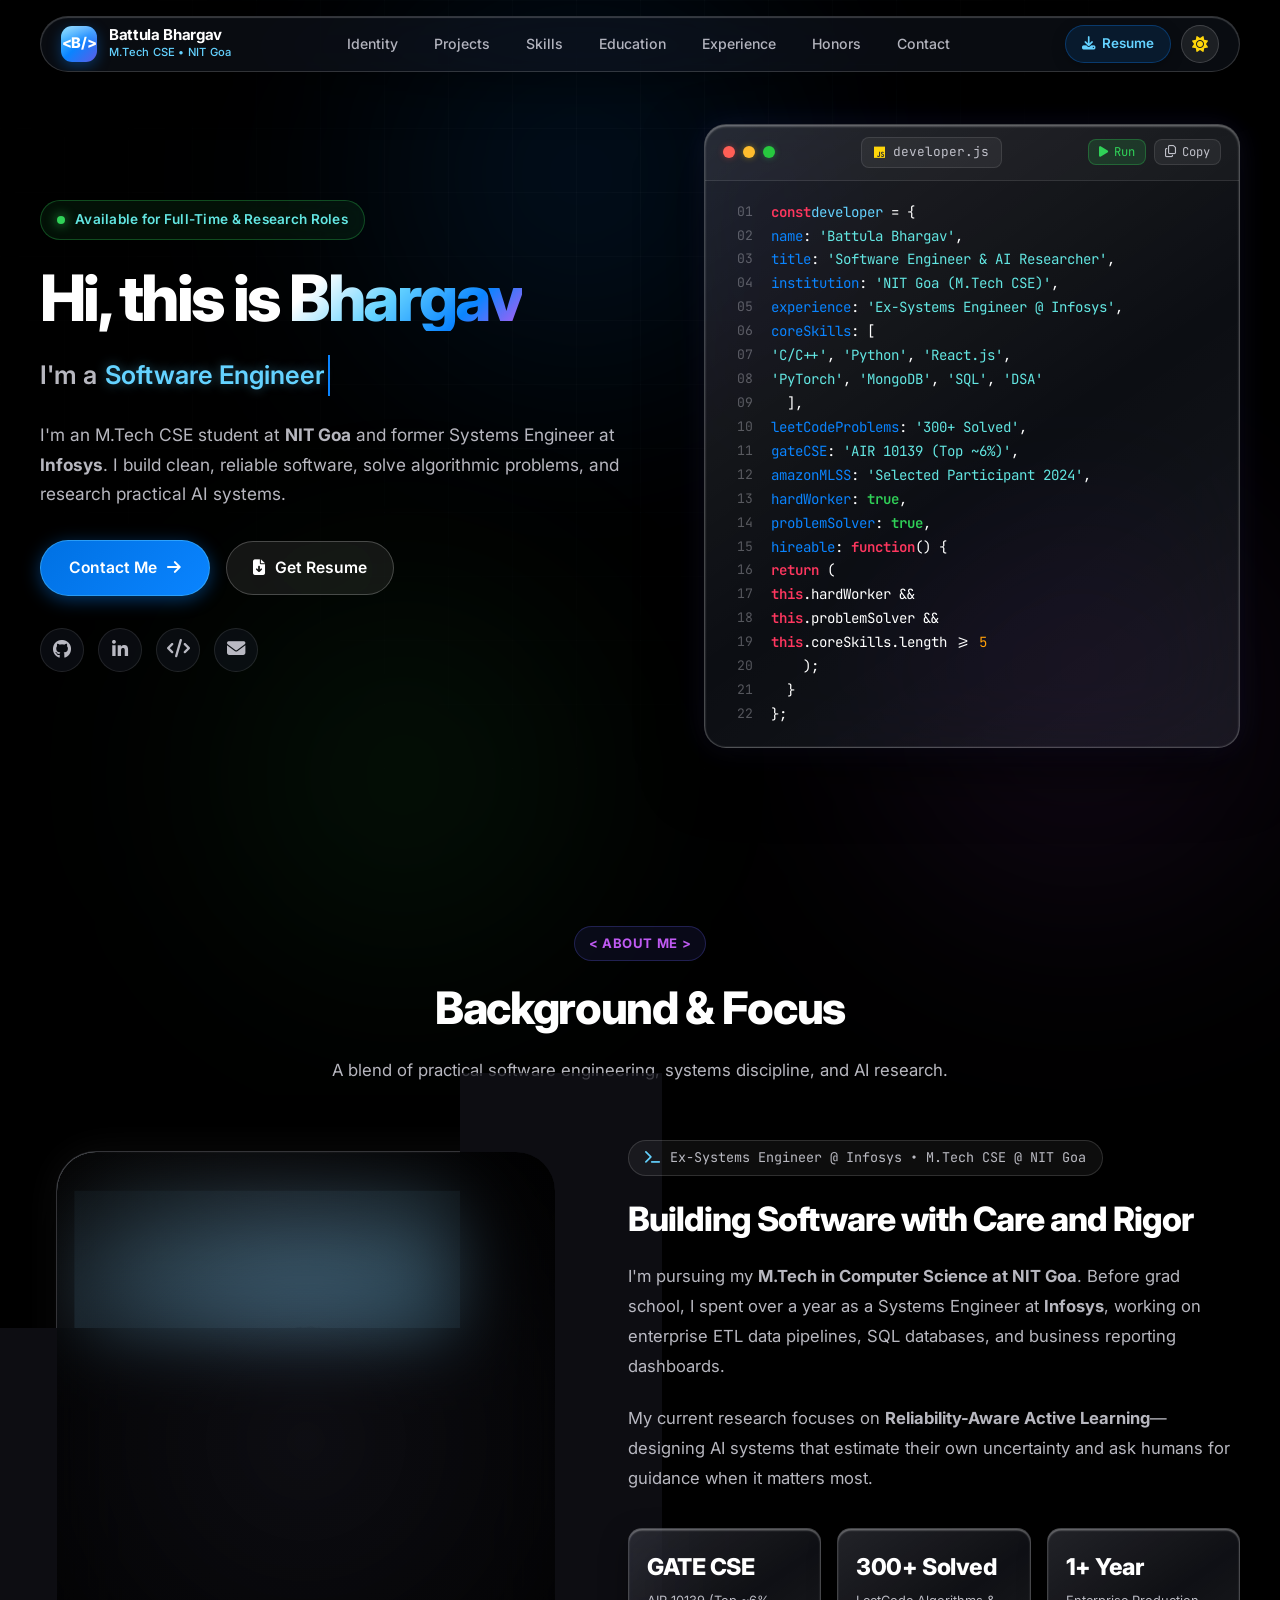
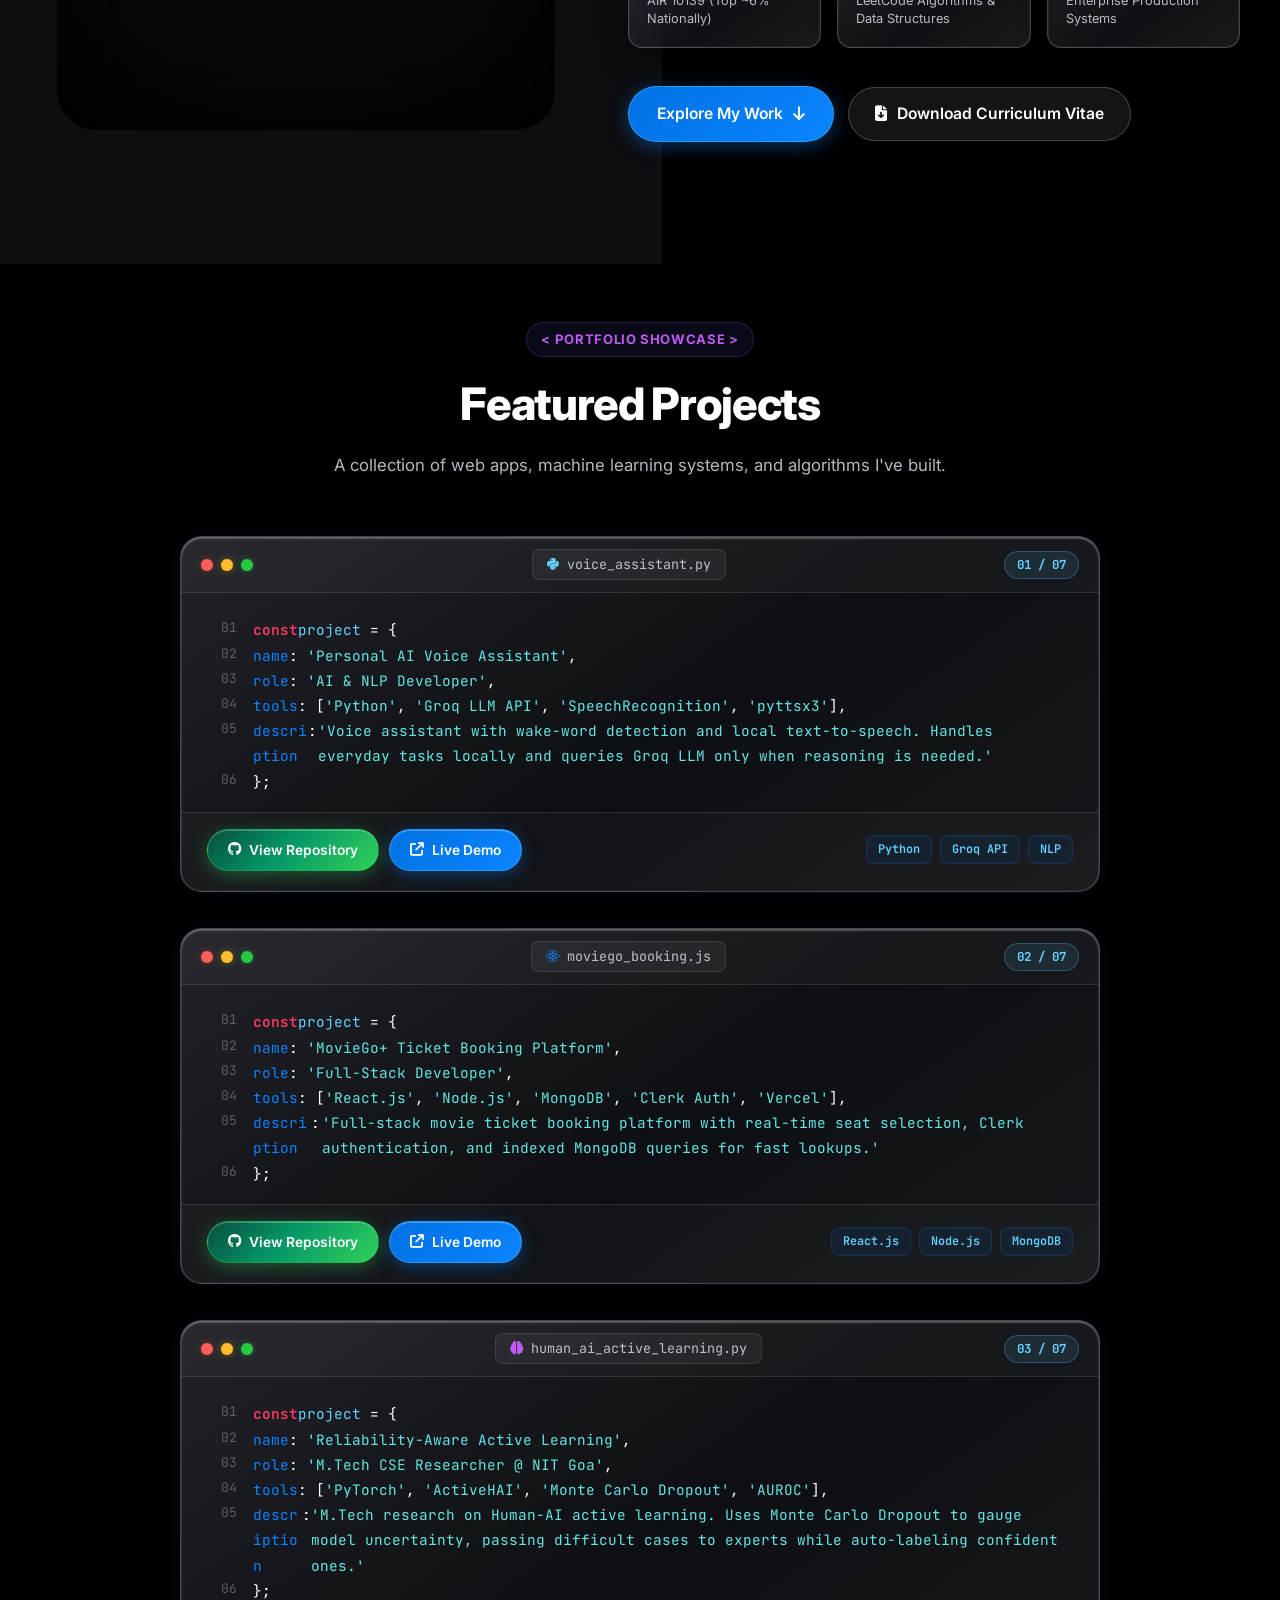
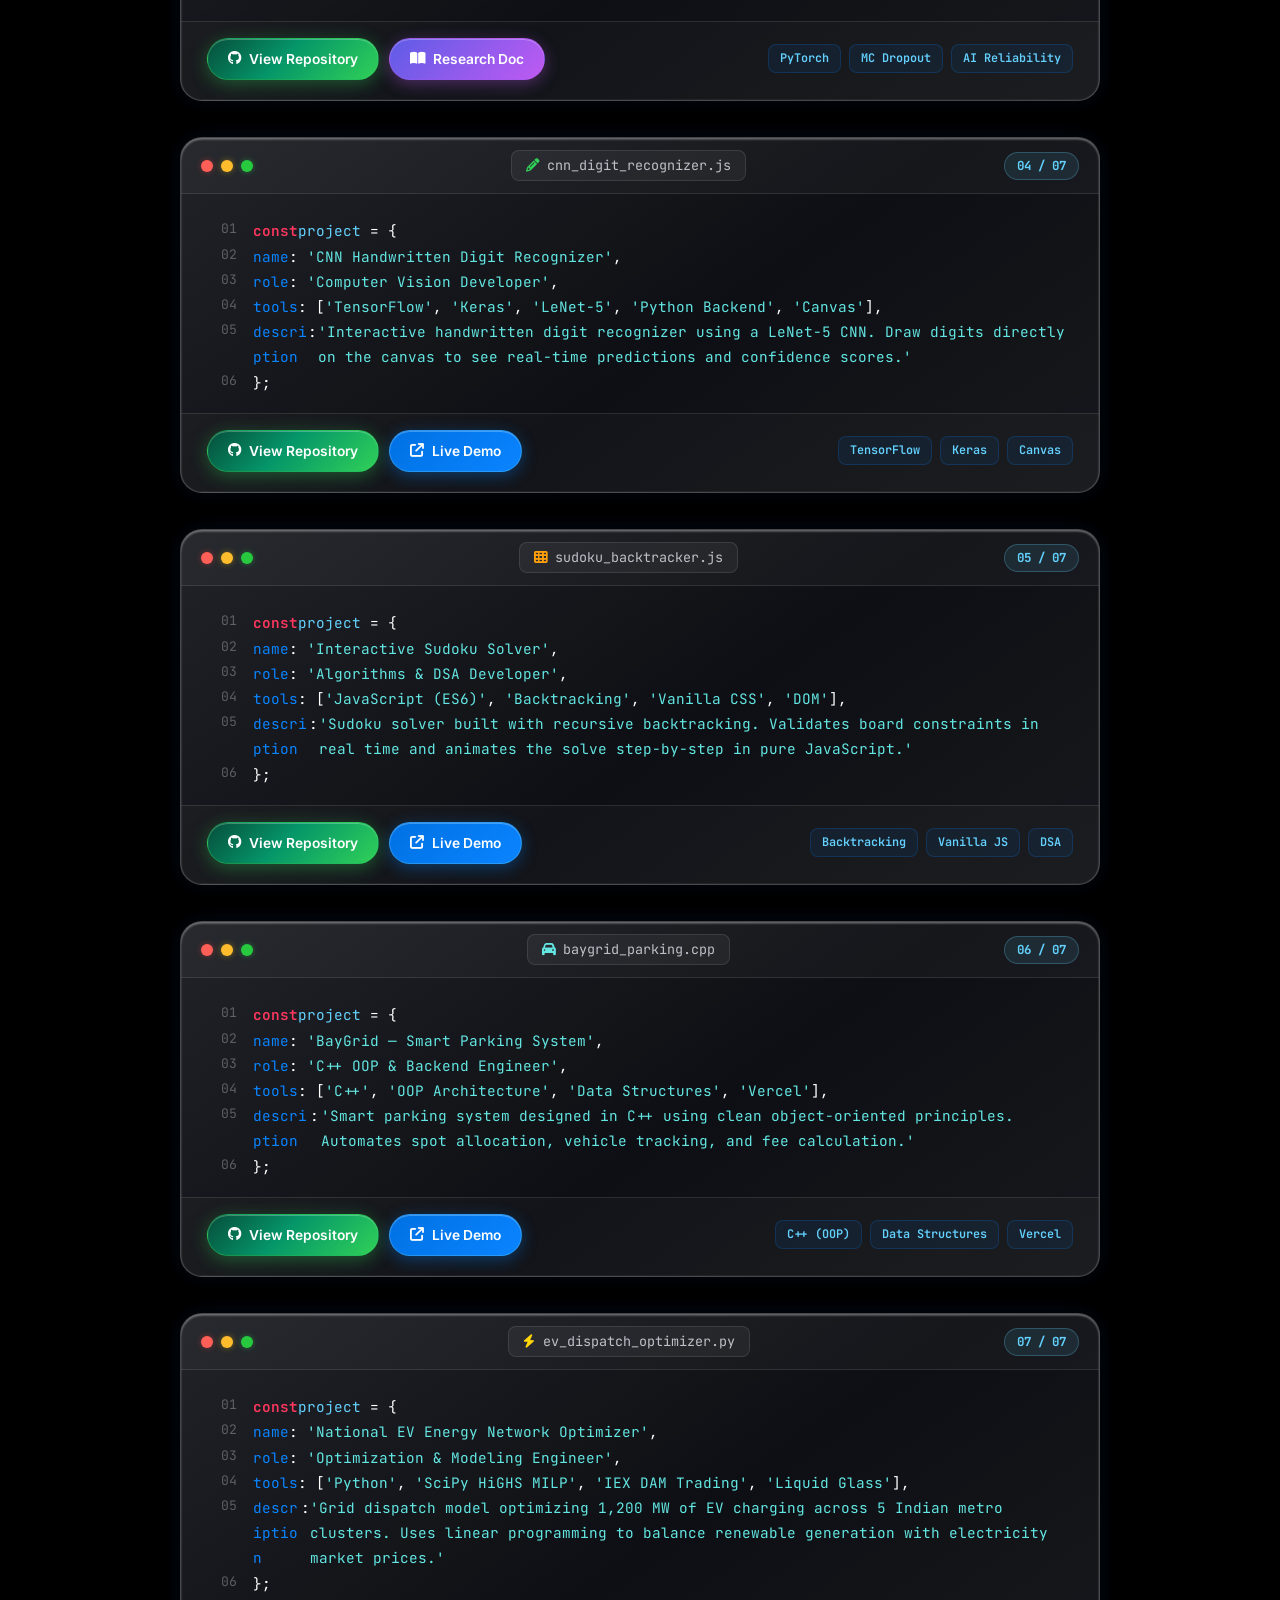
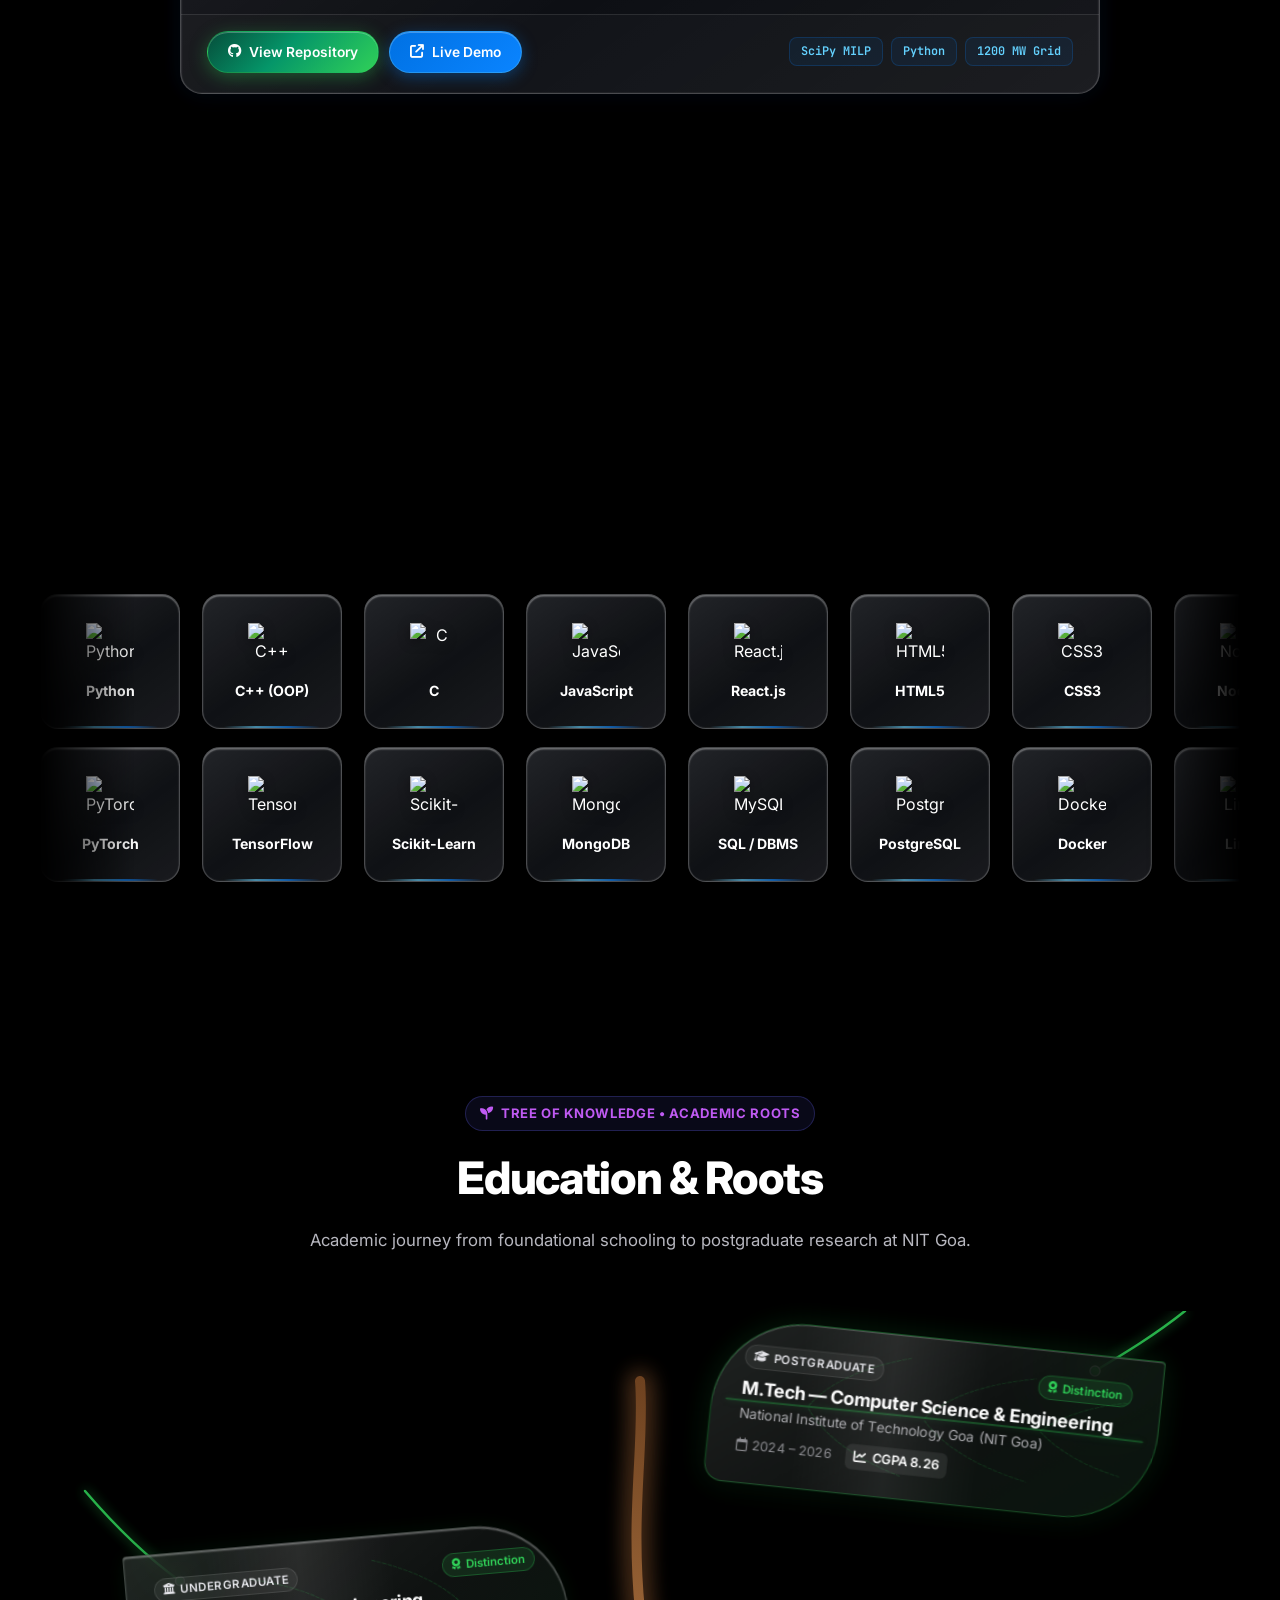
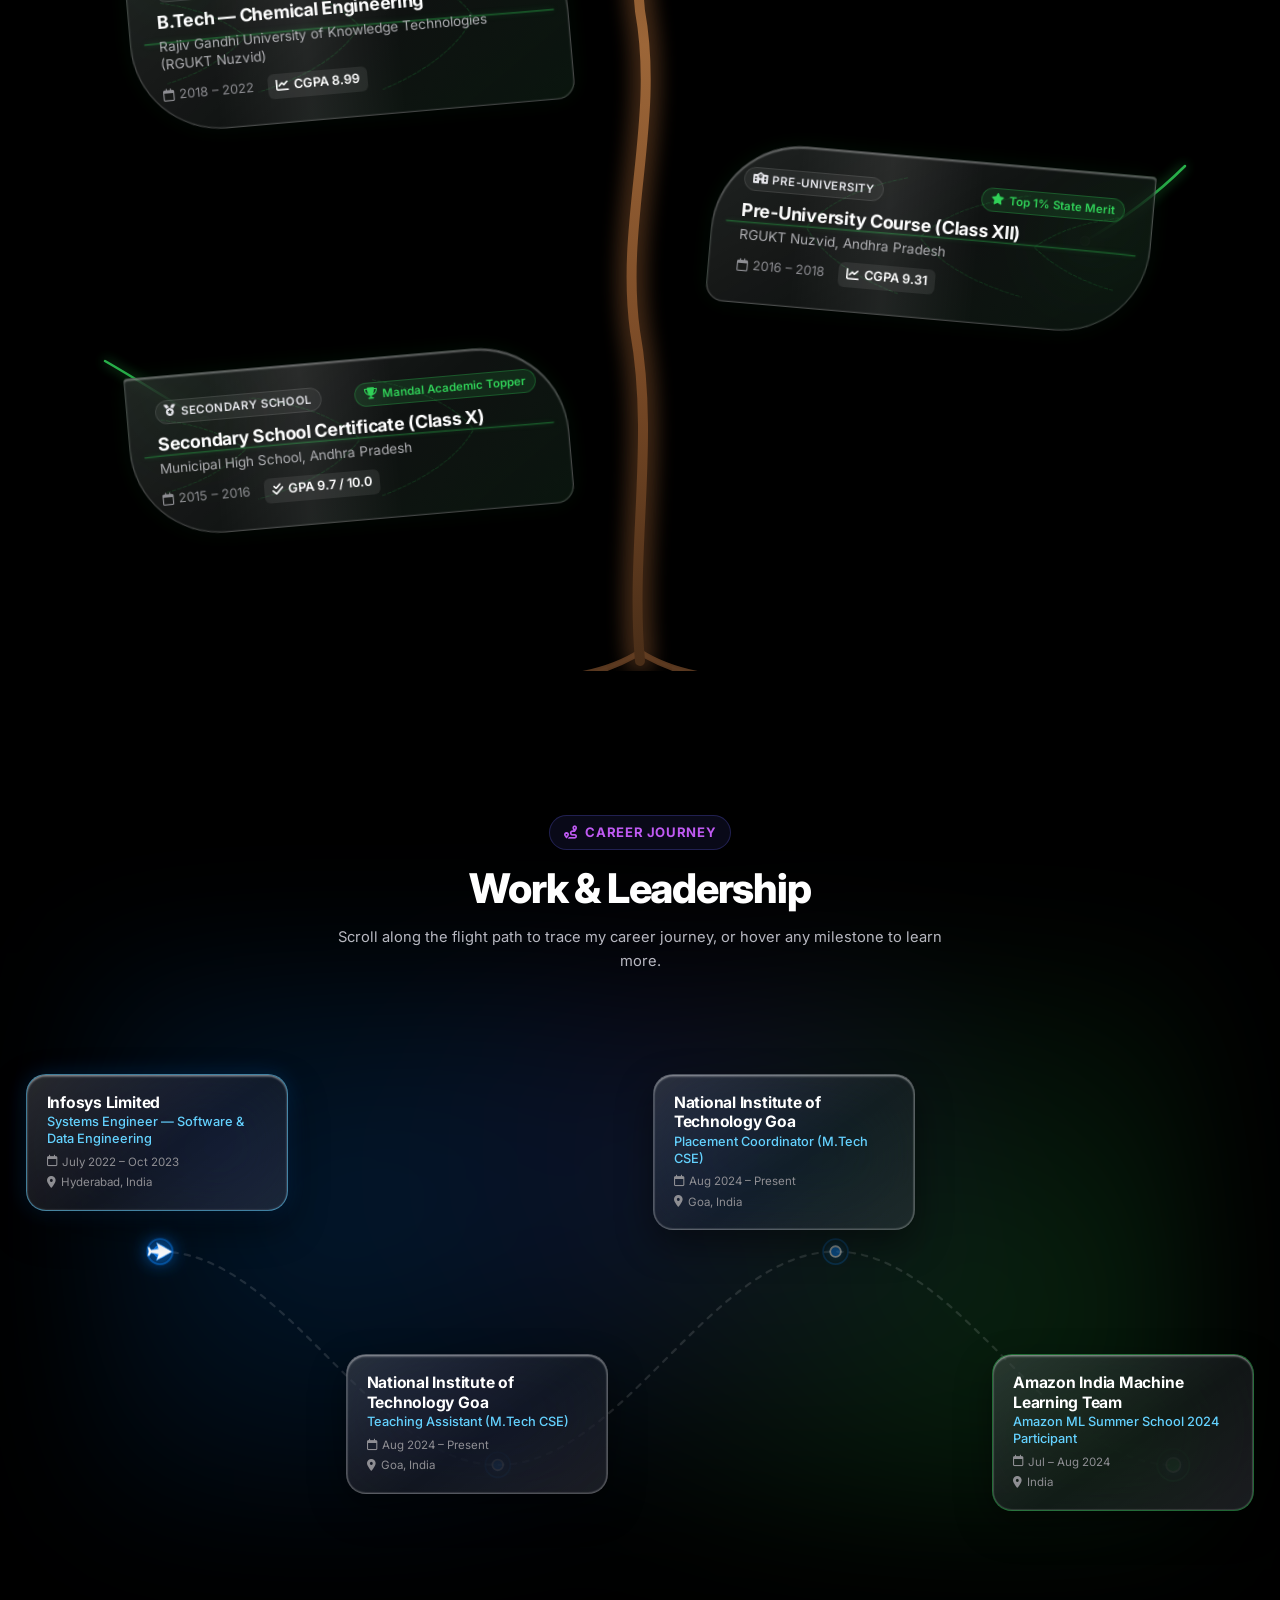
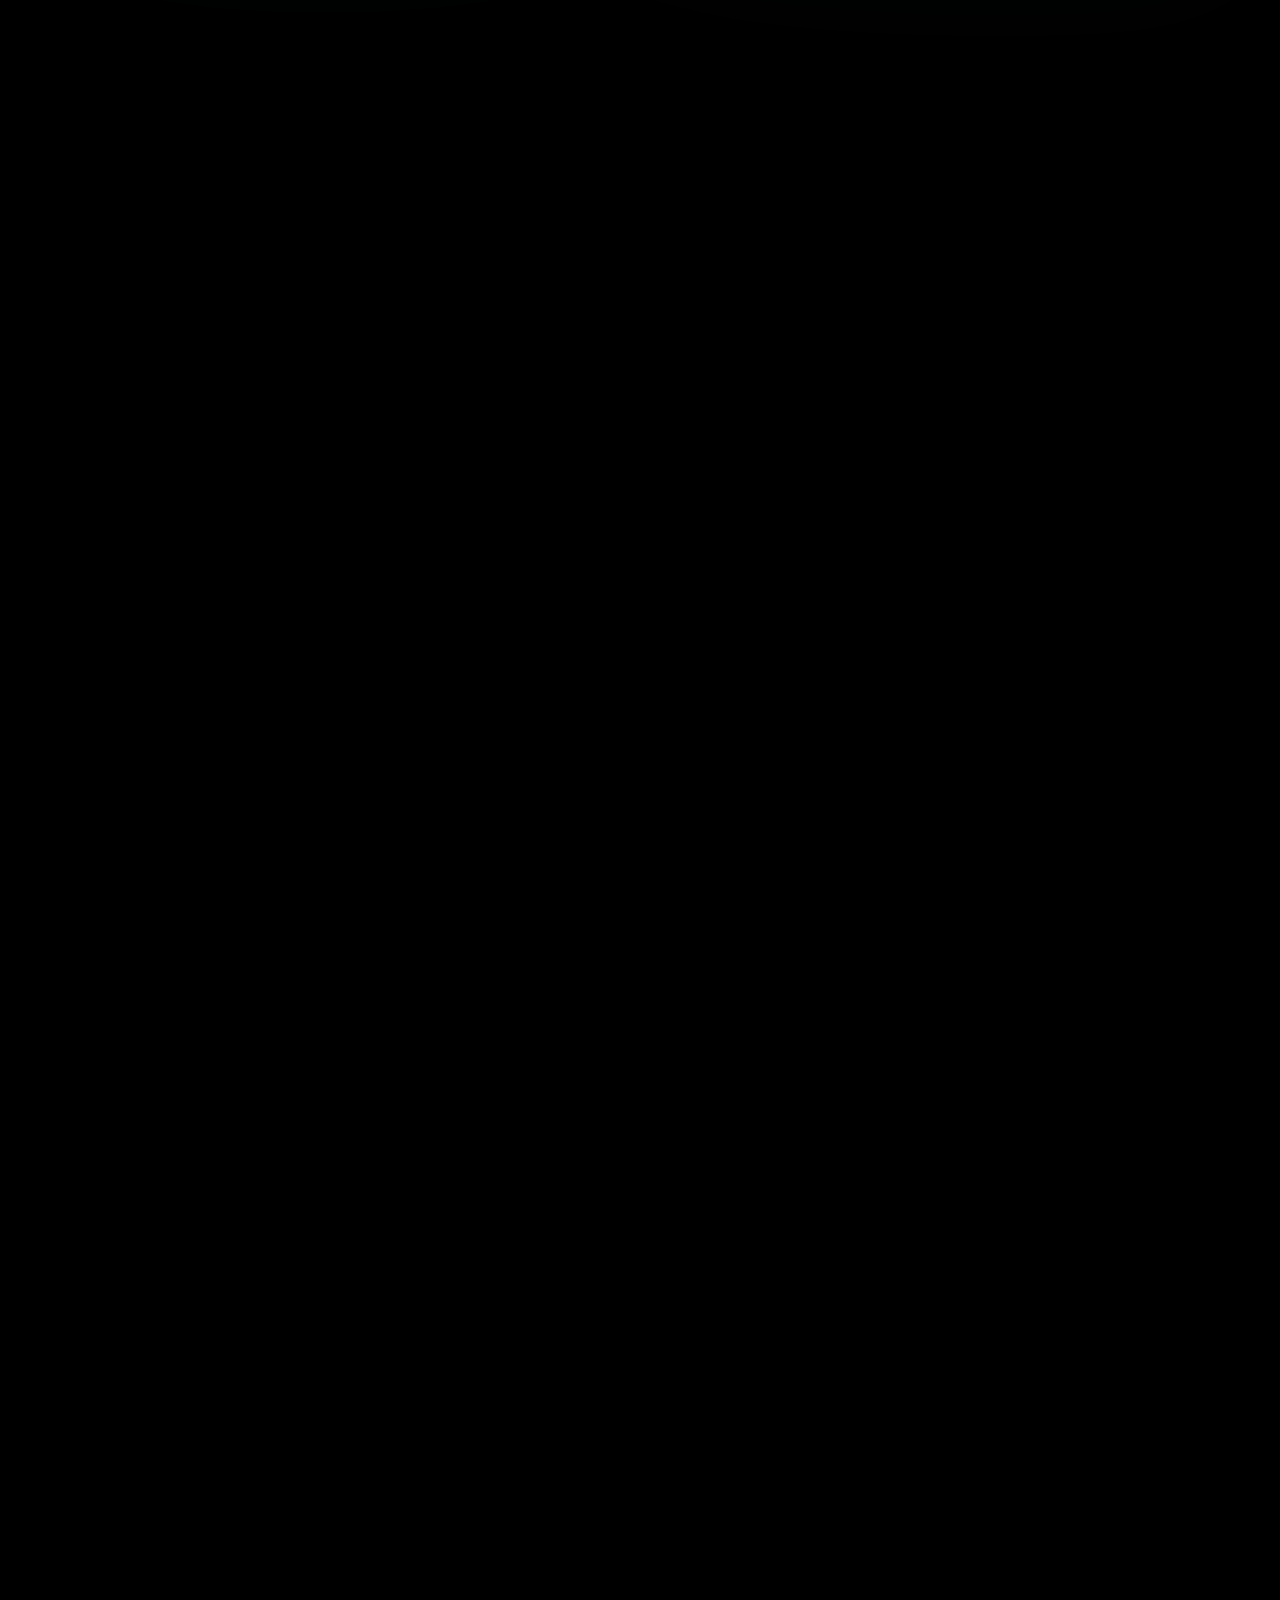
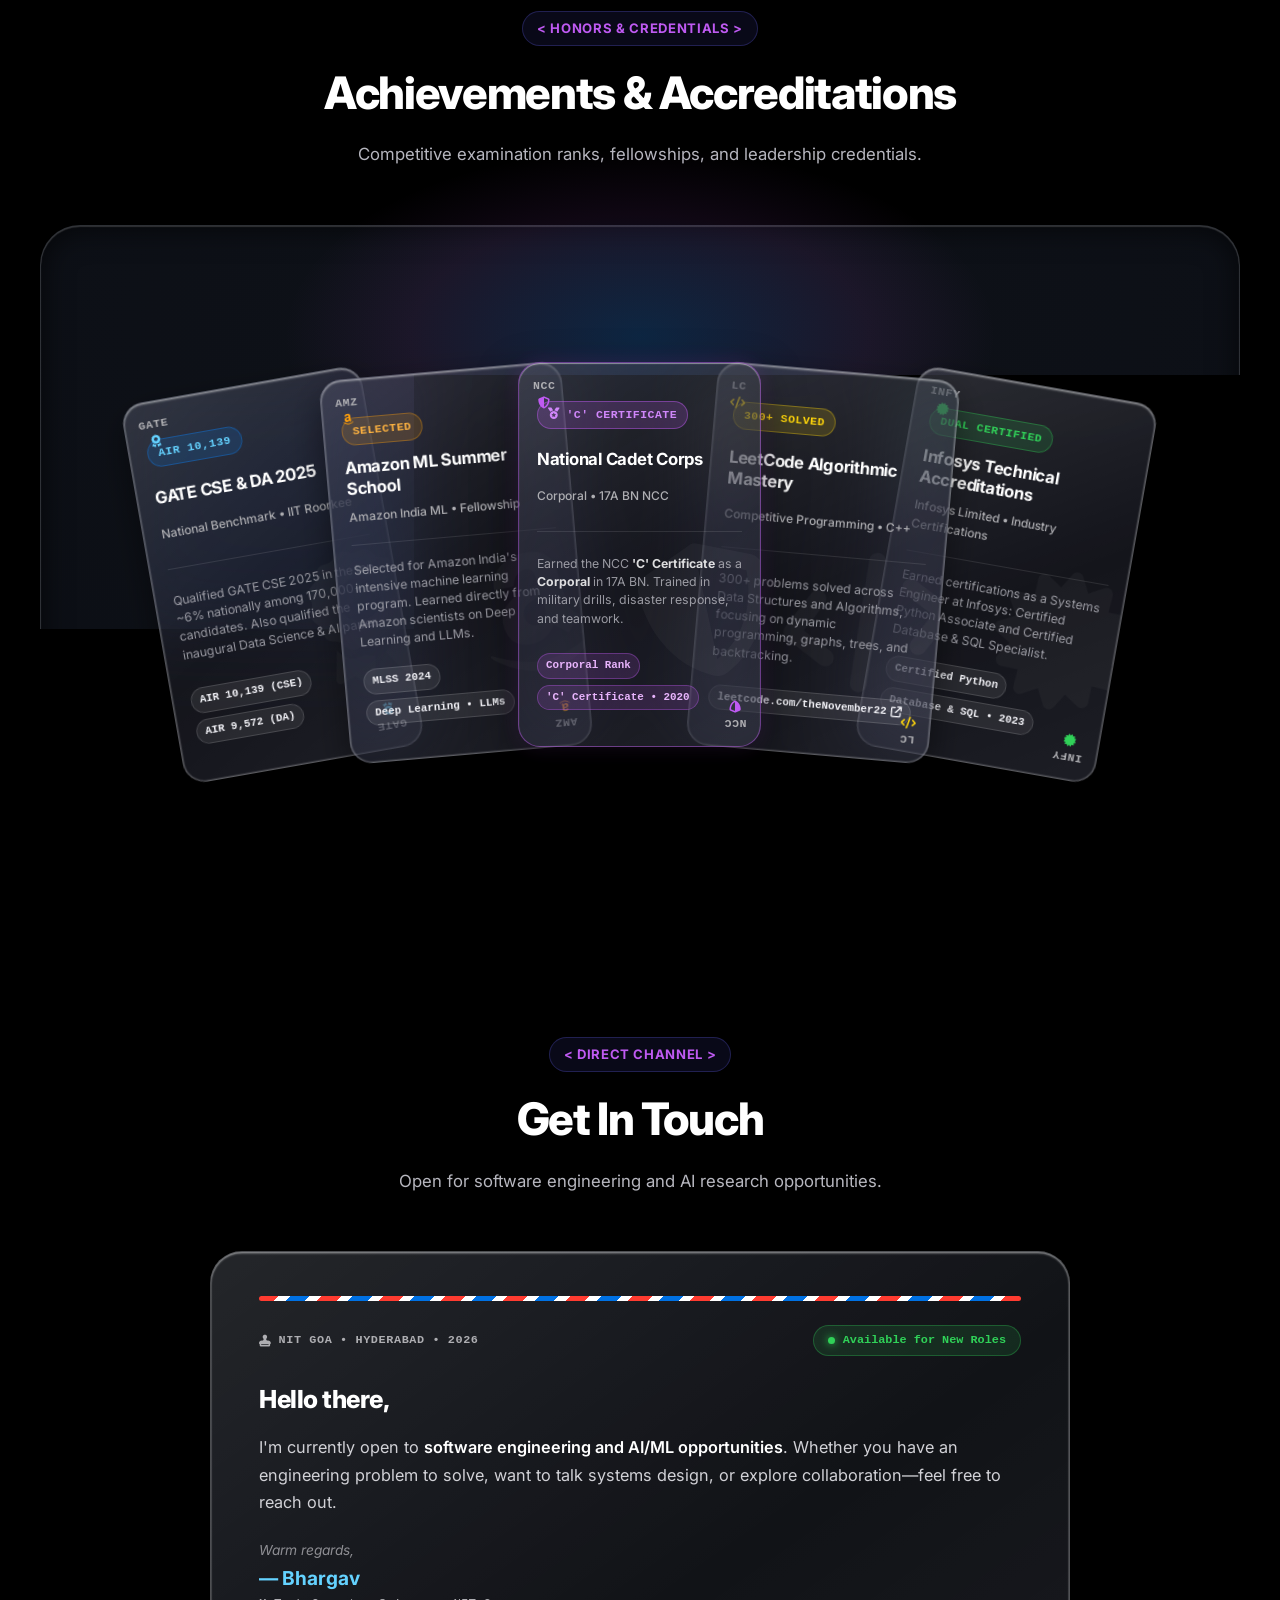
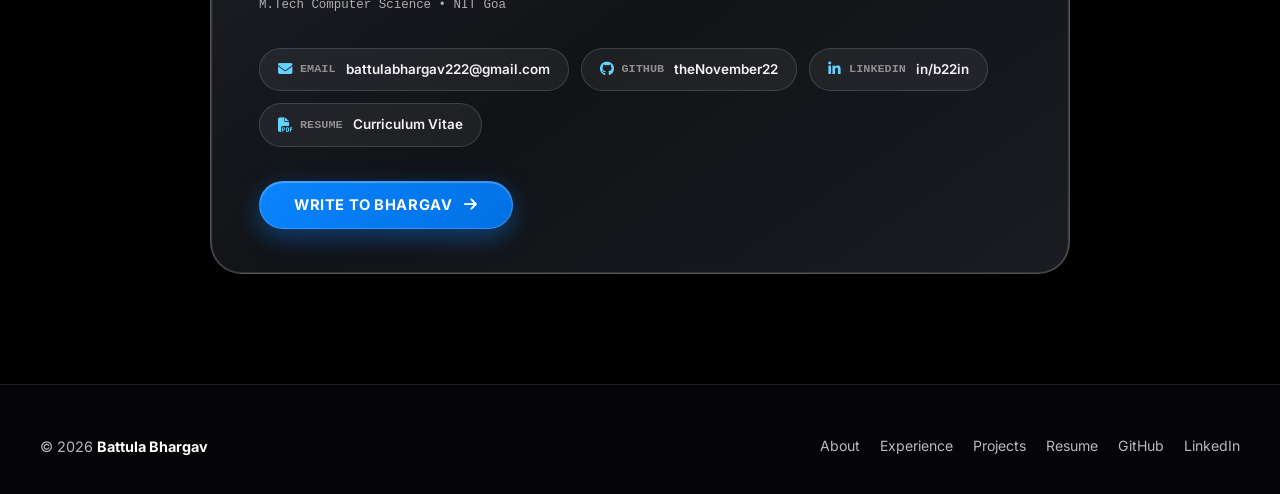
==== index.html @ bca1d87e "style(light-mode): adopt authentic macOS Tahoe smoked-crystal liquid glass with specular bevels" ====
<!DOCTYPE html>
<html lang="en">
<head>
  <meta charset="UTF-8">
  <meta name="viewport" content="width=device-width, initial-scale=1.0">
  <title>Battula Bhargav | Software Engineer & AI Researcher</title>
  <meta name="description" content="Portfolio of Battula Bhargav — M.Tech CSE at NIT Goa, Ex-Systems Engineer at Infosys, GATE CSE 2025 Qualified (AIR 10139), Amazon ML Summer School 2024.">
  <meta name="keywords" content="Battula Bhargav, Software Engineer, AI Researcher, NIT Goa, Infosys, Machine Learning, Python, C++, React.js, Deep Learning">
  <meta name="author" content="Battula Bhargav">

  <!-- OpenGraph / Social Meta -->
  <meta property="og:title" content="Battula Bhargav | Software Engineer & AI Researcher">
  <meta property="og:description" content="M.Tech CSE @ NIT Goa | Ex-Infosys Systems Engineer | GATE CSE AIR 10139 | 300+ LeetCode">
  <meta property="og:image" content="profile.jpg">
  <meta property="og:url" content="https://thenovember22.github.io/cv/">
  <meta property="og:type" content="website">

  <!-- Google Fonts: Inter & JetBrains Mono -->
  <link rel="preconnect" href="https://fonts.googleapis.com">
  <link rel="preconnect" href="https://fonts.gstatic.com" crossorigin>
  <link href="https://fonts.googleapis.com/css2?family=Inter:wght@300;400;500;600;700;800&family=JetBrains+Mono:wght@400;500;600;700&display=swap" rel="stylesheet">

  <!-- FontAwesome 6 Icons -->
  <link rel="stylesheet" href="https://cdnjs.cloudflare.com/ajax/libs/font-awesome/6.5.2/css/all.min.css">

  <!-- Apple HIG Stylesheet -->
  <link rel="stylesheet" href="styles.css?v=liquidglass2">
</head>
<body>
  <!-- Apple Subtle Ambient Glow Lights -->
  <div class="ambient-glow-1"></div>
  <div class="ambient-glow-2"></div>
  <div class="ambient-glow-3"></div>

  <!-- Apple Glass Navigation Bar -->
  <header class="header-wrapper">
    <nav class="navbar" id="navbar">
      <!-- Interactive Light Tracking Spotlight (MovieGo+ Liquid Glass) -->
      <div class="navbar-spotlight" id="navSpotlight"></div>

      <a href="#hero" class="brand" aria-label="Battula Bhargav Home">
        <div class="brand-badge">&lt;B/&gt;</div>
        <div class="brand-text">
          <span class="brand-name">Battula Bhargav</span>
          <span class="brand-role">M.Tech CSE • NIT Goa</span>
        </div>
      </a>

      <ul class="nav-menu" id="navMenu">
        <li><a href="#identity" class="nav-link">Identity</a></li>
        <li><a href="#projects" class="nav-link">Projects</a></li>
        <li><a href="#skills" class="nav-link">Skills</a></li>
        <li><a href="#education" class="nav-link">Education</a></li>
        <li><a href="#experience" class="nav-link">Experience</a></li>
        <li><a href="#achievements" class="nav-link">Honors</a></li>
        <li><a href="#contact" class="nav-link">Contact</a></li>
      </ul>

      <div class="nav-controls">
        <a href="Battula_Bhargav_Resume.pdf" target="_blank" download class="btn-header-resume">
          <i class="fa-solid fa-download"></i>
          <span>Resume</span>
        </a>
        <button class="theme-toggle-btn" id="themeToggle" type="button" aria-label="Toggle Apple Color Scheme">
          <i class="fa-solid fa-sun" id="themeIcon"></i>
        </button>
        <button class="mobile-menu-btn" id="mobileMenuBtn" type="button" aria-label="Toggle Menu">
          <i class="fa-solid fa-bars"></i>
        </button>
      </div>
    </nav>
  </header>

  <!-- Hero Section (Bespoke Developer Code Window Layout) -->
  <section class="hero-section" id="hero">
    <div class="container">
      <div class="hero-grid">
        <!-- Left Hero Content -->
        <div class="hero-content reveal">
          <div class="hero-pill">
            <span class="pulse-dot"></span>
            <span>Available for Full-Time & Research Roles</span>
          </div>

          <h1 class="hero-title">
            Hi, this is <span class="gradient-text">Bhargav</span>
          </h1>

          <div class="hero-typing-wrapper">
            <span>I'm a</span>
            <span class="typing-target" id="typingText">Software Engineer</span>
          </div>

          <p class="hero-desc">
            I'm an M.Tech CSE student at <strong>NIT Goa</strong> and former Systems Engineer at <strong>Infosys</strong>. 
            I build clean, reliable software, solve algorithmic problems, and research practical AI systems.
          </p>

          <div class="hero-actions">
            <a href="#contact" class="btn-primary">
              <span>Contact Me</span>
              <i class="fa-solid fa-arrow-right"></i>
            </a>
            <a href="Battula_Bhargav_Resume.pdf" target="_blank" download class="btn-glass">
              <i class="fa-solid fa-file-arrow-down"></i>
              <span>Get Resume</span>
            </a>
          </div>

          <!-- Socials Presence -->
          <div class="hero-socials">
            <a href="https://github.com/theNovember22" target="_blank" rel="noopener noreferrer" class="social-icon-btn github" aria-label="GitHub Profile">
              <i class="fa-brands fa-github"></i>
            </a>
            <a href="https://www.linkedin.com/in/b22in" target="_blank" rel="noopener noreferrer" class="social-icon-btn linkedin" aria-label="LinkedIn Profile">
              <i class="fa-brands fa-linkedin-in"></i>
            </a>
            <a href="https://leetcode.com/u/theNovember22/" target="_blank" rel="noopener noreferrer" class="social-icon-btn leetcode" aria-label="LeetCode Profile">
              <i class="fa-solid fa-code"></i>
            </a>
            <a href="mailto:battulabhargav222@gmail.com" class="social-icon-btn email" aria-label="Send Email">
              <i class="fa-solid fa-envelope"></i>
            </a>
          </div>
        </div>

        <!-- Right Hero: macOS Interactive Code Window -->
        <div class="code-window reveal">
          <div class="code-window-header">
            <div class="mac-traffic-lights">
              <span class="mac-dot red" title="Close"></span>
              <span class="mac-dot yellow" title="Minimize"></span>
              <span class="mac-dot green" title="Maximize"></span>
            </div>
            <div class="code-tab">
              <i class="fa-brands fa-js"></i>
              <span>developer.js</span>
            </div>
            <div class="code-actions">
              <button class="btn-code-action run-btn" id="runCodeBtn" title="Execute coder evaluation">
                <i class="fa-solid fa-play"></i> Run
              </button>
              <button class="btn-code-action" id="copyCodeBtn" title="Copy code snippet">
                <i class="fa-regular fa-copy"></i> Copy
              </button>
            </div>
          </div>

          <div class="code-body" id="codeContent">
            <div class="code-line"><span class="line-no">01</span><span class="c-keyword">const</span> <span class="c-var">developer</span> = {</div>
            <div class="code-line"><span class="line-no">02</span>  <span class="c-prop">name</span>: <span class="c-string">'Battula Bhargav'</span>,</div>
            <div class="code-line"><span class="line-no">03</span>  <span class="c-prop">title</span>: <span class="c-string">'Software Engineer &amp; AI Researcher'</span>,</div>
            <div class="code-line"><span class="line-no">04</span>  <span class="c-prop">institution</span>: <span class="c-string">'NIT Goa (M.Tech CSE)'</span>,</div>
            <div class="code-line"><span class="line-no">05</span>  <span class="c-prop">experience</span>: <span class="c-string">'Ex-Systems Engineer @ Infosys'</span>,</div>
            <div class="code-line"><span class="line-no">06</span>  <span class="c-prop">coreSkills</span>: [</div>
            <div class="code-line"><span class="line-no">07</span>    <span class="c-string">'C/C++'</span>, <span class="c-string">'Python'</span>, <span class="c-string">'React.js'</span>,</div>
            <div class="code-line"><span class="line-no">08</span>    <span class="c-string">'PyTorch'</span>, <span class="c-string">'MongoDB'</span>, <span class="c-string">'SQL'</span>, <span class="c-string">'DSA'</span></div>
            <div class="code-line"><span class="line-no">09</span>  ],</div>
            <div class="code-line"><span class="line-no">10</span>  <span class="c-prop">leetCodeProblems</span>: <span class="c-string">'300+ Solved'</span>,</div>
            <div class="code-line"><span class="line-no">11</span>  <span class="c-prop">gateCSE</span>: <span class="c-string">'AIR 10139 (Top ~6%)'</span>,</div>
            <div class="code-line"><span class="line-no">12</span>  <span class="c-prop">amazonMLSS</span>: <span class="c-string">'Selected Participant 2024'</span>,</div>
            <div class="code-line"><span class="line-no">13</span>  <span class="c-prop">hardWorker</span>: <span class="c-bool">true</span>,</div>
            <div class="code-line"><span class="line-no">14</span>  <span class="c-prop">problemSolver</span>: <span class="c-bool">true</span>,</div>
            <div class="code-line"><span class="line-no">15</span>  <span class="c-prop">hireable</span>: <span class="c-keyword">function</span>() {</div>
            <div class="code-line"><span class="line-no">16</span>    <span class="c-keyword">return</span> (</div>
            <div class="code-line"><span class="line-no">17</span>      <span class="c-keyword">this</span>.hardWorker &amp;&amp;</div>
            <div class="code-line"><span class="line-no">18</span>      <span class="c-keyword">this</span>.problemSolver &amp;&amp;</div>
            <div class="code-line"><span class="line-no">19</span>      <span class="c-keyword">this</span>.coreSkills.length &gt;= <span class="c-num">5</span></div>
            <div class="code-line"><span class="line-no">20</span>    );</div>
            <div class="code-line"><span class="line-no">21</span>  }</div>
            <div class="code-line"><span class="line-no">22</span>};</div>
          </div>

          <!-- Interactive Code Output -->
          <div class="code-output-tray" id="codeOutputTray">
            <i class="fa-solid fa-check-circle" style="color:var(--apple-green);margin-right:6px;"></i>
            <span>&gt; developer.hireable() =&gt; <strong>true</strong> | Ready to build reliable, high-quality software.</span>
          </div>
        </div>
      </div>
    </div>
  </section>

  <!-- ========================================================================
       2. Digital Identity & Cinematic Photo Reveal ("HIRE ME" Interactive Experience)
       ======================================================================== -->
  <section class="section" id="identity">
    <div id="about" style="position: absolute; top: -100px;"></div>
    <div class="container">
      <div class="section-header-center reveal">
        <div class="section-pill">&lt; About Me &gt;</div>
        <h2 class="section-title">Background &amp; Focus</h2>
        <p class="section-subtitle">A blend of practical software engineering, systems discipline, and AI research.</p>
      </div>

      <div class="identity-stage">
        <!-- Cinematic Photo Reveal Stage -->
        <div class="photo-reveal-container" id="photoRevealContainer">
          <div class="photo-liquid-frame" id="photoLiquidFrame">
            <!-- Glass Specular Glare Layer -->
            <div class="photo-glass-glare" id="photoGlare"></div>

            <!-- Portrait Image -->
            <img src="profile.jpg" alt="Battula Bhargav - Software Engineer &amp; AI Researcher" class="photo-reveal-img" id="photoImg" loading="lazy">

            <!-- Cinematic Frosted Glass Veil (Melt/Dissolve on scroll) -->
            <div class="photo-reveal-veil" id="photoVeil"></div>

            <!-- Interactive "HIRE ME" Magnetic Overlay & Pill -->
            <a href="#contact" class="hire-me-overlay" id="hireMeOverlay" aria-label="Hire Battula Bhargav">
              <div class="hire-me-pill" id="hireMePill">
                <span class="hire-me-pulse"></span>
                <span class="hire-me-text">HIRE ME</span>
                <i class="fa-solid fa-arrow-right hire-me-arrow"></i>
              </div>
            </a>
          </div>
          
          <!-- Ambient Liquid-Glass Halo / Glow -->
          <div class="photo-ambient-halo"></div>
        </div>

        <!-- Narrative & Architecture Content -->
        <div class="identity-narrative reveal">
          <div class="identity-badge-pill">
            <i class="fa-solid fa-terminal"></i>
            <span>Ex-Systems Engineer @ Infosys &bull; M.Tech CSE @ NIT Goa</span>
          </div>
          <h3 class="identity-headline">Building Software with Care and Rigor</h3>
          <p class="identity-bio">
            I'm pursuing my <strong>M.Tech in Computer Science at NIT Goa</strong>. Before grad school, I spent over a year as a Systems Engineer at <strong>Infosys</strong>, working on enterprise ETL data pipelines, SQL databases, and business reporting dashboards.
          </p>
          <p class="identity-bio">
            My current research focuses on <strong>Reliability-Aware Active Learning</strong>—designing AI systems that estimate their own uncertainty and ask humans for guidance when it matters most.
          </p>
          
          <div class="identity-metrics-row">
            <div class="identity-metric-pod">
              <div class="metric-val">GATE CSE</div>
              <div class="metric-label">AIR 10139 (Top ~6% Nationally)</div>
            </div>
            <div class="identity-metric-pod">
              <div class="metric-val">300+ Solved</div>
              <div class="metric-label">LeetCode Algorithms &amp; Data Structures</div>
            </div>
            <div class="identity-metric-pod">
              <div class="metric-val">1+ Year</div>
              <div class="metric-label">Enterprise Production Systems</div>
            </div>
          </div>

          <div class="identity-actions">
            <a href="#projects" class="btn-primary">
              <span>Explore My Work</span>
              <i class="fa-solid fa-arrow-down"></i>
            </a>
            <a href="Battula_Bhargav_Resume.pdf" target="_blank" download class="btn-glass">
              <i class="fa-solid fa-file-arrow-down"></i>
              <span>Download Curriculum Vitae</span>
            </a>
          </div>
        </div>
      </div>
    </div>
  </section>

<section class="section" id="projects">
    <div class="container">
      <div class="section-header-center reveal">
        <div class="section-pill">&lt; Portfolio Showcase &gt;</div>
        <h2 class="section-title">Featured Projects</h2>
        <p class="section-subtitle">A collection of web apps, machine learning systems, and algorithms I've built.</p>
      </div>

      <!-- Project Cards Stack (Sticky Stacking Project Cards) -->
      <div class="projects-stack" id="projectsStack">

        <div id="sticky-card-1" class="sticky-card">
        <!-- 1. Personal AI Voice Assistant -->
        <div class="abusaid-project-card" data-filter="ai">
          <div class="project-window-top">
            <div class="mac-traffic-lights">
              <span class="mac-dot red"></span>
              <span class="mac-dot yellow"></span>
              <span class="mac-dot green"></span>
            </div>
            <div class="project-window-title">
              <i class="fa-brands fa-python" style="color:var(--apple-cyan);"></i>
              <span>voice_assistant.py</span>
            </div>
            <span class="project-num-badge">01 / 07</span>
          </div>

          <div class="project-code-area">
            <div class="project-code-line"><span class="line-no">01</span><span class="c-keyword">const</span> <span class="c-var">project</span> = {</div>
            <div class="project-code-line"><span class="line-no">02</span>  <span class="c-prop">name</span>: <span class="c-string">'Personal AI Voice Assistant'</span>,</div>
            <div class="project-code-line"><span class="line-no">03</span>  <span class="c-prop">role</span>: <span class="c-string">'AI &amp; NLP Developer'</span>,</div>
            <div class="project-code-line"><span class="line-no">04</span>  <span class="c-prop">tools</span>: [<span class="c-string">'Python'</span>, <span class="c-string">'Groq LLM API'</span>, <span class="c-string">'SpeechRecognition'</span>, <span class="c-string">'pyttsx3'</span>],</div>
            <div class="project-code-line"><span class="line-no">05</span>  <span class="c-prop">description</span>: <span class="project-desc-text">'Voice assistant with wake-word detection and local text-to-speech. Handles everyday tasks locally and queries Groq LLM only when reasoning is needed.'</span></div>
            <div class="project-code-line"><span class="line-no">06</span>};</div>
          </div>

          <div class="project-window-footer">
            <div class="project-action-buttons">
              <a href="https://github.com/theNovember22/Voice-Assistant-With-Keyword-spotting" target="_blank" rel="noopener noreferrer" class="btn-project-cta code btn-github-emerald">
                <i class="fa-brands fa-github"></i> View Repository
              </a>
              <a href="https://voice-assistant-with-keyword-spotting-1.onrender.com/" target="_blank" rel="noopener noreferrer" class="btn-project-cta demo">
                <i class="fa-solid fa-arrow-up-right-from-square"></i> Live Demo
              </a>
            </div>
            <div class="project-tools-wrap">
              <span class="project-tool-tag">Python</span>
              <span class="project-tool-tag">Groq API</span>
              <span class="project-tool-tag">NLP</span>
            </div>
          </div>
        </div>

        </div>

        <div id="sticky-card-2" class="sticky-card">
        <!-- 2. MovieGo+ -->
        <div class="abusaid-project-card" data-filter="fullstack">
          <div class="project-window-top">
            <div class="mac-traffic-lights">
              <span class="mac-dot red"></span>
              <span class="mac-dot yellow"></span>
              <span class="mac-dot green"></span>
            </div>
            <div class="project-window-title">
              <i class="fa-brands fa-react" style="color:var(--apple-blue);"></i>
              <span>moviego_booking.js</span>
            </div>
            <span class="project-num-badge">02 / 07</span>
          </div>

          <div class="project-code-area">
            <div class="project-code-line"><span class="line-no">01</span><span class="c-keyword">const</span> <span class="c-var">project</span> = {</div>
            <div class="project-code-line"><span class="line-no">02</span>  <span class="c-prop">name</span>: <span class="c-string">'MovieGo+ Ticket Booking Platform'</span>,</div>
            <div class="project-code-line"><span class="line-no">03</span>  <span class="c-prop">role</span>: <span class="c-string">'Full-Stack Developer'</span>,</div>
            <div class="project-code-line"><span class="line-no">04</span>  <span class="c-prop">tools</span>: [<span class="c-string">'React.js'</span>, <span class="c-string">'Node.js'</span>, <span class="c-string">'MongoDB'</span>, <span class="c-string">'Clerk Auth'</span>, <span class="c-string">'Vercel'</span>],</div>
            <div class="project-code-line"><span class="line-no">05</span>  <span class="c-prop">description</span>: <span class="project-desc-text">'Full-stack movie ticket booking platform with real-time seat selection, Clerk authentication, and indexed MongoDB queries for fast lookups.'</span></div>
            <div class="project-code-line"><span class="line-no">06</span>};</div>
          </div>

          <div class="project-window-footer">
            <div class="project-action-buttons">
              <a href="https://github.com/theNovember22/MovieGo-" target="_blank" rel="noopener noreferrer" class="btn-project-cta code btn-github-emerald">
                <i class="fa-brands fa-github"></i> View Repository
              </a>
              <a href="https://moviego-tau.vercel.app/" target="_blank" rel="noopener noreferrer" class="btn-project-cta demo">
                <i class="fa-solid fa-arrow-up-right-from-square"></i> Live Demo
              </a>
            </div>
            <div class="project-tools-wrap">
              <span class="project-tool-tag">React.js</span>
              <span class="project-tool-tag">Node.js</span>
              <span class="project-tool-tag">MongoDB</span>
            </div>
          </div>
        </div>

        </div>

        <div id="sticky-card-3" class="sticky-card">
        <!-- 3. Reliability-Aware Human-AI Active Learning -->
        <div class="abusaid-project-card" data-filter="ai">
          <div class="project-window-top">
            <div class="mac-traffic-lights">
              <span class="mac-dot red"></span>
              <span class="mac-dot yellow"></span>
              <span class="mac-dot green"></span>
            </div>
            <div class="project-window-title">
              <i class="fa-solid fa-brain" style="color:var(--apple-purple);"></i>
              <span>human_ai_active_learning.py</span>
            </div>
            <span class="project-num-badge">03 / 07</span>
          </div>

          <div class="project-code-area">
            <div class="project-code-line"><span class="line-no">01</span><span class="c-keyword">const</span> <span class="c-var">project</span> = {</div>
            <div class="project-code-line"><span class="line-no">02</span>  <span class="c-prop">name</span>: <span class="c-string">'Reliability-Aware Active Learning'</span>,</div>
            <div class="project-code-line"><span class="line-no">03</span>  <span class="c-prop">role</span>: <span class="c-string">'M.Tech CSE Researcher @ NIT Goa'</span>,</div>
            <div class="project-code-line"><span class="line-no">04</span>  <span class="c-prop">tools</span>: [<span class="c-string">'PyTorch'</span>, <span class="c-string">'ActiveHAI'</span>, <span class="c-string">'Monte Carlo Dropout'</span>, <span class="c-string">'AUROC'</span>],</div>
            <div class="project-code-line"><span class="line-no">05</span>  <span class="c-prop">description</span>: <span class="project-desc-text">'M.Tech research on Human-AI active learning. Uses Monte Carlo Dropout to gauge model uncertainty, passing difficult cases to experts while auto-labeling confident ones.'</span></div>
            <div class="project-code-line"><span class="line-no">06</span>};</div>
          </div>

          <div class="project-window-footer">
            <div class="project-action-buttons">
              <a href="https://github.com/theNovember22/reliability-aware-human-ai-active-learning" target="_blank" rel="noopener noreferrer" class="btn-project-cta code btn-github-emerald">
                <i class="fa-brands fa-github"></i> View Repository
              </a>
              <a href="https://drive.google.com/file/d/1fYlmltWHaMifirhFbVfzTciafs1utzuW/view?usp=sharing" target="_blank" rel="noopener noreferrer" class="btn-project-cta research">
                <i class="fa-solid fa-book-open"></i> Research Doc
              </a>
            </div>
            <div class="project-tools-wrap">
              <span class="project-tool-tag">PyTorch</span>
              <span class="project-tool-tag">MC Dropout</span>
              <span class="project-tool-tag">AI Reliability</span>
            </div>
          </div>
        </div>

        </div>

        <div id="sticky-card-4" class="sticky-card">
        <!-- 4. CNN Digit Recognition -->
        <div class="abusaid-project-card" data-filter="ai">
          <div class="project-window-top">
            <div class="mac-traffic-lights">
              <span class="mac-dot red"></span>
              <span class="mac-dot yellow"></span>
              <span class="mac-dot green"></span>
            </div>
            <div class="project-window-title">
              <i class="fa-solid fa-pencil" style="color:var(--apple-green);"></i>
              <span>cnn_digit_recognizer.js</span>
            </div>
            <span class="project-num-badge">04 / 07</span>
          </div>

          <div class="project-code-area">
            <div class="project-code-line"><span class="line-no">01</span><span class="c-keyword">const</span> <span class="c-var">project</span> = {</div>
            <div class="project-code-line"><span class="line-no">02</span>  <span class="c-prop">name</span>: <span class="c-string">'CNN Handwritten Digit Recognizer'</span>,</div>
            <div class="project-code-line"><span class="line-no">03</span>  <span class="c-prop">role</span>: <span class="c-string">'Computer Vision Developer'</span>,</div>
            <div class="project-code-line"><span class="line-no">04</span>  <span class="c-prop">tools</span>: [<span class="c-string">'TensorFlow'</span>, <span class="c-string">'Keras'</span>, <span class="c-string">'LeNet-5'</span>, <span class="c-string">'Python Backend'</span>, <span class="c-string">'Canvas'</span>],</div>
            <div class="project-code-line"><span class="line-no">05</span>  <span class="c-prop">description</span>: <span class="project-desc-text">'Interactive handwritten digit recognizer using a LeNet-5 CNN. Draw digits directly on the canvas to see real-time predictions and confidence scores.'</span></div>
            <div class="project-code-line"><span class="line-no">06</span>};</div>
          </div>

          <div class="project-window-footer">
            <div class="project-action-buttons">
              <a href="https://github.com/theNovember22/LeNet-5_CNN_Handwritten_recognition" target="_blank" rel="noopener noreferrer" class="btn-project-cta code btn-github-emerald">
                <i class="fa-brands fa-github"></i> View Repository
              </a>
              <a href="https://lenet-5-cnn-handwritten-recognition.onrender.com/" target="_blank" rel="noopener noreferrer" class="btn-project-cta demo">
                <i class="fa-solid fa-arrow-up-right-from-square"></i> Live Demo
              </a>
            </div>
            <div class="project-tools-wrap">
              <span class="project-tool-tag">TensorFlow</span>
              <span class="project-tool-tag">Keras</span>
              <span class="project-tool-tag">Canvas</span>
            </div>
          </div>
        </div>

        </div>

        <div id="sticky-card-5" class="sticky-card">
        <!-- 5. Interactive Sudoku Solver -->
        <div class="abusaid-project-card" data-filter="systems">
          <div class="project-window-top">
            <div class="mac-traffic-lights">
              <span class="mac-dot red"></span>
              <span class="mac-dot yellow"></span>
              <span class="mac-dot green"></span>
            </div>
            <div class="project-window-title">
              <i class="fa-solid fa-table-cells" style="color:var(--apple-orange);"></i>
              <span>sudoku_backtracker.js</span>
            </div>
            <span class="project-num-badge">05 / 07</span>
          </div>

          <div class="project-code-area">
            <div class="project-code-line"><span class="line-no">01</span><span class="c-keyword">const</span> <span class="c-var">project</span> = {</div>
            <div class="project-code-line"><span class="line-no">02</span>  <span class="c-prop">name</span>: <span class="c-string">'Interactive Sudoku Solver'</span>,</div>
            <div class="project-code-line"><span class="line-no">03</span>  <span class="c-prop">role</span>: <span class="c-string">'Algorithms &amp; DSA Developer'</span>,</div>
            <div class="project-code-line"><span class="line-no">04</span>  <span class="c-prop">tools</span>: [<span class="c-string">'JavaScript (ES6)'</span>, <span class="c-string">'Backtracking'</span>, <span class="c-string">'Vanilla CSS'</span>, <span class="c-string">'DOM'</span>],</div>
            <div class="project-code-line"><span class="line-no">05</span>  <span class="c-prop">description</span>: <span class="project-desc-text">'Sudoku solver built with recursive backtracking. Validates board constraints in real time and animates the solve step-by-step in pure JavaScript.'</span></div>
            <div class="project-code-line"><span class="line-no">06</span>};</div>
          </div>

          <div class="project-window-footer">
            <div class="project-action-buttons">
              <a href="https://github.com/theNovember22/Sudoku_Solver" target="_blank" rel="noopener noreferrer" class="btn-project-cta code btn-github-emerald">
                <i class="fa-brands fa-github"></i> View Repository
              </a>
              <a href="https://thenovember22.github.io/Sudoku_Solver/" target="_blank" rel="noopener noreferrer" class="btn-project-cta demo">
                <i class="fa-solid fa-arrow-up-right-from-square"></i> Live Demo
              </a>
            </div>
            <div class="project-tools-wrap">
              <span class="project-tool-tag">Backtracking</span>
              <span class="project-tool-tag">Vanilla JS</span>
              <span class="project-tool-tag">DSA</span>
            </div>
          </div>
        </div>

        </div>

        <div id="sticky-card-6" class="sticky-card">
        <!-- 6. BayGrid Smart Parking -->
        <div class="abusaid-project-card" data-filter="systems">
          <div class="project-window-top">
            <div class="mac-traffic-lights">
              <span class="mac-dot red"></span>
              <span class="mac-dot yellow"></span>
              <span class="mac-dot green"></span>
            </div>
            <div class="project-window-title">
              <i class="fa-solid fa-car" style="color:var(--apple-mint);"></i>
              <span>baygrid_parking.cpp</span>
            </div>
            <span class="project-num-badge">06 / 07</span>
          </div>

          <div class="project-code-area">
            <div class="project-code-line"><span class="line-no">01</span><span class="c-keyword">const</span> <span class="c-var">project</span> = {</div>
            <div class="project-code-line"><span class="line-no">02</span>  <span class="c-prop">name</span>: <span class="c-string">'BayGrid — Smart Parking System'</span>,</div>
            <div class="project-code-line"><span class="line-no">03</span>  <span class="c-prop">role</span>: <span class="c-string">'C++ OOP &amp; Backend Engineer'</span>,</div>
            <div class="project-code-line"><span class="line-no">04</span>  <span class="c-prop">tools</span>: [<span class="c-string">'C++'</span>, <span class="c-string">'OOP Architecture'</span>, <span class="c-string">'Data Structures'</span>, <span class="c-string">'Vercel'</span>],</div>
            <div class="project-code-line"><span class="line-no">05</span>  <span class="c-prop">description</span>: <span class="project-desc-text">'Smart parking system designed in C++ using clean object-oriented principles. Automates spot allocation, vehicle tracking, and fee calculation.'</span></div>
            <div class="project-code-line"><span class="line-no">06</span>};</div>
          </div>

          <div class="project-window-footer">
            <div class="project-action-buttons">
              <a href="https://github.com/theNovember22/Parking-Managment-System" target="_blank" rel="noopener noreferrer" class="btn-project-cta code btn-github-emerald">
                <i class="fa-brands fa-github"></i> View Repository
              </a>
              <a href="https://parking-managment-system-frontend.vercel.app/#/" target="_blank" rel="noopener noreferrer" class="btn-project-cta demo">
                <i class="fa-solid fa-arrow-up-right-from-square"></i> Live Demo
              </a>
            </div>
            <div class="project-tools-wrap">
              <span class="project-tool-tag">C++ (OOP)</span>
              <span class="project-tool-tag">Data Structures</span>
              <span class="project-tool-tag">Vercel</span>
            </div>
          </div>
        </div>

        </div>

        <div id="sticky-card-7" class="sticky-card">
        <!-- 7. National EV Energy Optimization -->
        <div class="abusaid-project-card" data-filter="systems">
          <div class="project-window-top">
            <div class="mac-traffic-lights">
              <span class="mac-dot red"></span>
              <span class="mac-dot yellow"></span>
              <span class="mac-dot green"></span>
            </div>
            <div class="project-window-title">
              <i class="fa-solid fa-bolt" style="color:var(--apple-yellow);"></i>
              <span>ev_dispatch_optimizer.py</span>
            </div>
            <span class="project-num-badge">07 / 07</span>
          </div>

          <div class="project-code-area">
            <div class="project-code-line"><span class="line-no">01</span><span class="c-keyword">const</span> <span class="c-var">project</span> = {</div>
            <div class="project-code-line"><span class="line-no">02</span>  <span class="c-prop">name</span>: <span class="c-string">'National EV Energy Network Optimizer'</span>,</div>
            <div class="project-code-line"><span class="line-no">03</span>  <span class="c-prop">role</span>: <span class="c-string">'Optimization &amp; Modeling Engineer'</span>,</div>
            <div class="project-code-line"><span class="line-no">04</span>  <span class="c-prop">tools</span>: [<span class="c-string">'Python'</span>, <span class="c-string">'SciPy HiGHS MILP'</span>, <span class="c-string">'IEX DAM Trading'</span>, <span class="c-string">'Liquid Glass'</span>],</div>
            <div class="project-code-line"><span class="line-no">05</span>  <span class="c-prop">description</span>: <span class="project-desc-text">'Grid dispatch model optimizing 1,200 MW of EV charging across 5 Indian metro clusters. Uses linear programming to balance renewable generation with electricity market prices.'</span></div>
            <div class="project-code-line"><span class="line-no">06</span>};</div>
          </div>

          <div class="project-window-footer">
            <div class="project-action-buttons">
              <a href="https://github.com/theNovember22/national-ev-energy-optimizer" target="_blank" rel="noopener noreferrer" class="btn-project-cta code btn-github-emerald">
                <i class="fa-brands fa-github"></i> View Repository
              </a>
              <a href="https://national-ev-energy-optimizer.vercel.app" target="_blank" rel="noopener noreferrer" class="btn-project-cta demo">
                <i class="fa-solid fa-arrow-up-right-from-square"></i> Live Demo
              </a>
            </div>
            <div class="project-tools-wrap">
              <span class="project-tool-tag">SciPy MILP</span>
              <span class="project-tool-tag">Python</span>
              <span class="project-tool-tag">1200 MW Grid</span>
            </div>
          </div>
        </div>

        </div>

      </div>
    </div>
  </section>

<section class="section" id="skills">
    <div class="container">
      <div class="section-header-center reveal">
        <div class="section-pill">&lt; Skills &amp; Tech Stack &gt;</div>
        <h2 class="section-title">Technical Expertise</h2>
        <p class="section-subtitle">Languages, frameworks, and developer tools I work with daily.</p>
      </div>

      <!-- Dual Infinite Marquee Strips -->
      <div class="skills-marquee-wrapper reveal">
        <!-- Row 1: Leftward Scroll -->
        <div class="skills-marquee-track">
          <!-- Set 1 -->
          <div class="skill-box-card">
            <img src="https://cdn.jsdelivr.net/gh/devicons/devicon/icons/python/python-original.svg" alt="Python" class="skill-box-img">
            <span class="skill-box-name">Python</span>
          </div>
          <div class="skill-box-card">
            <img src="https://cdn.jsdelivr.net/gh/devicons/devicon/icons/cplusplus/cplusplus-original.svg" alt="C++" class="skill-box-img">
            <span class="skill-box-name">C++ (OOP)</span>
          </div>
          <div class="skill-box-card">
            <img src="https://cdn.jsdelivr.net/gh/devicons/devicon/icons/c/c-original.svg" alt="C" class="skill-box-img">
            <span class="skill-box-name">C</span>
          </div>
          <div class="skill-box-card">
            <img src="https://cdn.jsdelivr.net/gh/devicons/devicon/icons/javascript/javascript-original.svg" alt="JavaScript" class="skill-box-img">
            <span class="skill-box-name">JavaScript</span>
          </div>
          <div class="skill-box-card">
            <img src="https://cdn.jsdelivr.net/gh/devicons/devicon/icons/react/react-original.svg" alt="React.js" class="skill-box-img">
            <span class="skill-box-name">React.js</span>
          </div>
          <div class="skill-box-card">
            <img src="https://cdn.jsdelivr.net/gh/devicons/devicon/icons/html5/html5-original.svg" alt="HTML5" class="skill-box-img">
            <span class="skill-box-name">HTML5</span>
          </div>
          <div class="skill-box-card">
            <img src="https://cdn.jsdelivr.net/gh/devicons/devicon/icons/css3/css3-original.svg" alt="CSS3" class="skill-box-img">
            <span class="skill-box-name">CSS3</span>
          </div>
          <div class="skill-box-card">
            <img src="https://cdn.jsdelivr.net/gh/devicons/devicon/icons/nodejs/nodejs-original.svg" alt="Node.js" class="skill-box-img">
            <span class="skill-box-name">Node.js</span>
          </div>
          <div class="skill-box-card">
            <img src="https://cdn.jsdelivr.net/gh/devicons/devicon/icons/git/git-original.svg" alt="Git" class="skill-box-img">
            <span class="skill-box-name">Git</span>
          </div>
          <div class="skill-box-card">
            <img src="https://cdn.jsdelivr.net/gh/devicons/devicon/icons/github/github-original.svg" alt="GitHub" class="skill-box-img">
            <span class="skill-box-name">GitHub</span>
          </div>

          <!-- Set 2 (Duplicated for seamless loop) -->
          <div class="skill-box-card">
            <img src="https://cdn.jsdelivr.net/gh/devicons/devicon/icons/python/python-original.svg" alt="Python" class="skill-box-img">
            <span class="skill-box-name">Python</span>
          </div>
          <div class="skill-box-card">
            <img src="https://cdn.jsdelivr.net/gh/devicons/devicon/icons/cplusplus/cplusplus-original.svg" alt="C++" class="skill-box-img">
            <span class="skill-box-name">C++ (OOP)</span>
          </div>
          <div class="skill-box-card">
            <img src="https://cdn.jsdelivr.net/gh/devicons/devicon/icons/c/c-original.svg" alt="C" class="skill-box-img">
            <span class="skill-box-name">C</span>
          </div>
          <div class="skill-box-card">
            <img src="https://cdn.jsdelivr.net/gh/devicons/devicon/icons/javascript/javascript-original.svg" alt="JavaScript" class="skill-box-img">
            <span class="skill-box-name">JavaScript</span>
          </div>
          <div class="skill-box-card">
            <img src="https://cdn.jsdelivr.net/gh/devicons/devicon/icons/react/react-original.svg" alt="React.js" class="skill-box-img">
            <span class="skill-box-name">React.js</span>
          </div>
          <div class="skill-box-card">
            <img src="https://cdn.jsdelivr.net/gh/devicons/devicon/icons/html5/html5-original.svg" alt="HTML5" class="skill-box-img">
            <span class="skill-box-name">HTML5</span>
          </div>
          <div class="skill-box-card">
            <img src="https://cdn.jsdelivr.net/gh/devicons/devicon/icons/css3/css3-original.svg" alt="CSS3" class="skill-box-img">
            <span class="skill-box-name">CSS3</span>
          </div>
          <div class="skill-box-card">
            <img src="https://cdn.jsdelivr.net/gh/devicons/devicon/icons/nodejs/nodejs-original.svg" alt="Node.js" class="skill-box-img">
            <span class="skill-box-name">Node.js</span>
          </div>
          <div class="skill-box-card">
            <img src="https://cdn.jsdelivr.net/gh/devicons/devicon/icons/git/git-original.svg" alt="Git" class="skill-box-img">
            <span class="skill-box-name">Git</span>
          </div>
          <div class="skill-box-card">
            <img src="https://cdn.jsdelivr.net/gh/devicons/devicon/icons/github/github-original.svg" alt="GitHub" class="skill-box-img">
            <span class="skill-box-name">GitHub</span>
          </div>
        </div>

        <!-- Row 2: Rightward Scroll -->
        <div class="skills-marquee-track reverse">
          <!-- Set 1 -->
          <div class="skill-box-card">
            <img src="https://cdn.jsdelivr.net/gh/devicons/devicon/icons/pytorch/pytorch-original.svg" alt="PyTorch" class="skill-box-img">
            <span class="skill-box-name">PyTorch</span>
          </div>
          <div class="skill-box-card">
            <img src="https://cdn.jsdelivr.net/gh/devicons/devicon/icons/tensorflow/tensorflow-original.svg" alt="TensorFlow" class="skill-box-img">
            <span class="skill-box-name">TensorFlow</span>
          </div>
          <div class="skill-box-card">
            <img src="https://cdn.jsdelivr.net/gh/devicons/devicon/icons/scikitlearn/scikitlearn-original.svg" alt="Scikit-Learn" class="skill-box-img">
            <span class="skill-box-name">Scikit-Learn</span>
          </div>
          <div class="skill-box-card">
            <img src="https://cdn.jsdelivr.net/gh/devicons/devicon/icons/mongodb/mongodb-original.svg" alt="MongoDB" class="skill-box-img">
            <span class="skill-box-name">MongoDB</span>
          </div>
          <div class="skill-box-card">
            <img src="https://cdn.jsdelivr.net/gh/devicons/devicon/icons/mysql/mysql-original.svg" alt="MySQL" class="skill-box-img">
            <span class="skill-box-name">SQL / DBMS</span>
          </div>
          <div class="skill-box-card">
            <img src="https://cdn.jsdelivr.net/gh/devicons/devicon/icons/postgresql/postgresql-original.svg" alt="PostgreSQL" class="skill-box-img">
            <span class="skill-box-name">PostgreSQL</span>
          </div>
          <div class="skill-box-card">
            <img src="https://cdn.jsdelivr.net/gh/devicons/devicon/icons/docker/docker-original.svg" alt="Docker" class="skill-box-img">
            <span class="skill-box-name">Docker</span>
          </div>
          <div class="skill-box-card">
            <img src="https://cdn.jsdelivr.net/gh/devicons/devicon/icons/linux/linux-original.svg" alt="Linux" class="skill-box-img">
            <span class="skill-box-name">Linux</span>
          </div>
          <div class="skill-box-card">
            <img src="https://cdn.jsdelivr.net/gh/devicons/devicon/icons/vercel/vercel-original.svg" alt="Vercel" class="skill-box-img">
            <span class="skill-box-name">Vercel</span>
          </div>
          <div class="skill-box-card">
            <img src="https://cdn.jsdelivr.net/gh/devicons/devicon/icons/vscode/vscode-original.svg" alt="VS Code" class="skill-box-img">
            <span class="skill-box-name">VS Code</span>
          </div>

          <!-- Set 2 (Duplicated for seamless loop) -->
          <div class="skill-box-card">
            <img src="https://cdn.jsdelivr.net/gh/devicons/devicon/icons/pytorch/pytorch-original.svg" alt="PyTorch" class="skill-box-img">
            <span class="skill-box-name">PyTorch</span>
          </div>
          <div class="skill-box-card">
            <img src="https://cdn.jsdelivr.net/gh/devicons/devicon/icons/tensorflow/tensorflow-original.svg" alt="TensorFlow" class="skill-box-img">
            <span class="skill-box-name">TensorFlow</span>
          </div>
          <div class="skill-box-card">
            <img src="https://cdn.jsdelivr.net/gh/devicons/devicon/icons/scikitlearn/scikitlearn-original.svg" alt="Scikit-Learn" class="skill-box-img">
            <span class="skill-box-name">Scikit-Learn</span>
          </div>
          <div class="skill-box-card">
            <img src="https://cdn.jsdelivr.net/gh/devicons/devicon/icons/mongodb/mongodb-original.svg" alt="MongoDB" class="skill-box-img">
            <span class="skill-box-name">MongoDB</span>
          </div>
          <div class="skill-box-card">
            <img src="https://cdn.jsdelivr.net/gh/devicons/devicon/icons/mysql/mysql-original.svg" alt="MySQL" class="skill-box-img">
            <span class="skill-box-name">SQL / DBMS</span>
          </div>
          <div class="skill-box-card">
            <img src="https://cdn.jsdelivr.net/gh/devicons/devicon/icons/postgresql/postgresql-original.svg" alt="PostgreSQL" class="skill-box-img">
            <span class="skill-box-name">PostgreSQL</span>
          </div>
          <div class="skill-box-card">
            <img src="https://cdn.jsdelivr.net/gh/devicons/devicon/icons/docker/docker-original.svg" alt="Docker" class="skill-box-img">
            <span class="skill-box-name">Docker</span>
          </div>
          <div class="skill-box-card">
            <img src="https://cdn.jsdelivr.net/gh/devicons/devicon/icons/linux/linux-original.svg" alt="Linux" class="skill-box-img">
            <span class="skill-box-name">Linux</span>
          </div>
          <div class="skill-box-card">
            <img src="https://cdn.jsdelivr.net/gh/devicons/devicon/icons/vercel/vercel-original.svg" alt="Vercel" class="skill-box-img">
            <span class="skill-box-name">Vercel</span>
          </div>
          <div class="skill-box-card">
            <img src="https://cdn.jsdelivr.net/gh/devicons/devicon/icons/vscode/vscode-original.svg" alt="VS Code" class="skill-box-img">
            <span class="skill-box-name">VS Code</span>
          </div>
        </div>
      </div>
    </div>
  </section>

  <!-- ========================================================================
       5. Education Section — Yggdrasil Tree of Knowledge (Organic Leaves)
       ======================================================================== -->
  <section class="section yggdrasil-section" id="education">
    <div class="container yggdrasil-container">
      <div class="section-header-center reveal">
        <div class="section-pill">
          <i class="fa-solid fa-seedling"></i>
          <span>Tree of Knowledge &bull; Academic Roots</span>
        </div>
        <h2 class="section-title">Education &amp; Roots</h2>
        <p class="section-subtitle">Academic journey from foundational schooling to postgraduate research at NIT Goa.</p>
      </div>

      <div class="yggdrasil-stage" id="yggdrasilStage">
        <!-- Background SVG Canvas containing trunk, roots, branches, and tapered stems -->
        <svg class="yggdrasil-svg" id="yggdrasilSvg" viewBox="0 0 1200 960" fill="none" preserveAspectRatio="xMidYMid meet">
          <defs>
            <!-- Rich organic bark gradient for central trunk -->
            <linearGradient id="treeBarkGrad" x1="0%" y1="100%" x2="0%" y2="0%">
              <stop offset="0%" stop-color="#4A2E18" />
              <stop offset="35%" stop-color="#7B4B27" />
              <stop offset="70%" stop-color="#9C6638" />
              <stop offset="100%" stop-color="#6E4220" />
            </linearGradient>

            <!-- Branch woody brown transitioning into organic leaf green stem -->
            <linearGradient id="branchStemGradLeft" x1="100%" y1="100%" x2="0%" y2="0%">
              <stop offset="0%" stop-color="#7B4B27" />
              <stop offset="45%" stop-color="#8B5A2B" />
              <stop offset="75%" stop-color="#558B2F" />
              <stop offset="100%" stop-color="#30D158" />
            </linearGradient>
            <linearGradient id="branchStemGradRight" x1="0%" y1="100%" x2="100%" y2="0%">
              <stop offset="0%" stop-color="#7B4B27" />
              <stop offset="45%" stop-color="#8B5A2B" />
              <stop offset="75%" stop-color="#558B2F" />
              <stop offset="100%" stop-color="#30D158" />
            </linearGradient>
          </defs>

          <!-- Base Roots anchored in the earth -->
          <path class="tree-root" d="M 600 940 C 570 960 510 975 440 965" />
          <path class="tree-root" d="M 600 940 C 630 960 690 975 760 965" />
          <path class="tree-root" d="M 595 945 C 550 970 490 980 410 975" />
          <path class="tree-root" d="M 605 945 C 650 970 710 980 790 975" />

          <!-- Central Living Trunk: Organic Bark Texture with Internal Core -->
          <path class="tree-trunk-glow" d="M 600 950 C 590 840 615 730 595 620 C 580 510 620 410 600 300 C 590 200 605 130 600 70" />
          <path class="tree-trunk-core" id="treeTrunkCore" d="M 600 950 C 590 840 615 730 595 620 C 580 510 620 410 600 300 C 590 200 605 130 600 70" />

          <!-- Branch 1 (Class X: SSC) — Lower Left branch tapering into stem -->
          <path class="tree-branch" id="branch-1" data-node="node-1" d="M 598 750 C 510 755 400 770 310 755 C 260 748 215 732 165 710" />
          <path class="tree-stem" id="stem-1" d="M 165 710 C 130 690 100 670 65 650" />
          <circle class="tree-stem-node" id="stem-node-1" cx="165" cy="710" r="4.5" />

          <!-- Branch 2 (Class XII: PUC) — Lower Right branch tapering into stem -->
          <path class="tree-branch" id="branch-2" data-node="node-2" d="M 600 570 C 690 560 800 545 890 560 C 950 568 1000 554 1045 530" />
          <path class="tree-stem" id="stem-2" d="M 1045 530 C 1080 510 1115 485 1145 455" />
          <circle class="tree-stem-node" id="stem-node-2" cx="1045" cy="530" r="4.5" />

          <!-- Branch 3 (B.Tech: RGUKT) — Mid Left branch tapering into stem -->
          <path class="tree-branch" id="branch-3" data-node="node-3" d="M 596 390 C 500 380 390 360 300 338 C 240 320 185 300 140 270" />
          <path class="tree-stem" id="stem-3" d="M 140 270 C 105 245 75 215 45 180" />
          <circle class="tree-stem-node" id="stem-node-3" cx="140" cy="270" r="4.5" />

          <!-- Branch 4 (M.Tech: NIT Goa Apex) — Upper Right crown branch tapering into stem -->
          <path class="tree-branch" id="branch-4" data-node="node-4" d="M 600 190 C 700 180 810 152 900 125 C 960 105 1010 85 1055 60" />
          <path class="tree-stem" id="stem-4" d="M 1055 60 C 1085 42 1115 24 1145 0" />
          <circle class="tree-stem-node" id="stem-node-4" cx="1055" cy="60" r="5" />
        </svg>

        <!-- Organic Yggdrasil Leaves Overlay (Branch -> Stem -> Leaf) -->
        <div class="yggdrasil-leaves-container">
          <!-- LEAF 04 (APEX CANOPY): M.Tech NIT Goa (Top Right) -->
          <div class="yggdrasil-leaf-wrapper right" style="grid-column: 2; grid-row: 1;" data-node="node-4">
            <div class="yggdrasil-leaf-pod leaf-orient-right apex-leaf">
              <!-- Botanical Leaf Spine & Lateral Veins -->
              <svg class="leaf-vein-svg" viewBox="0 0 460 220" fill="none" preserveAspectRatio="none">
                <path class="leaf-vein-main" d="M 15 110 C 130 110, 280 105, 445 110" />
                <path class="leaf-vein-lateral" d="M 100 108 C 120 70, 160 45, 200 30" />
                <path class="leaf-vein-lateral" d="M 100 112 C 120 150, 160 175, 200 190" />
                <path class="leaf-vein-lateral" d="M 220 108 C 245 72, 285 52, 330 40" />
                <path class="leaf-vein-lateral" d="M 220 112 C 245 148, 285 168, 330 180" />
                <path class="leaf-vein-lateral" d="M 340 109 C 365 82, 395 68, 425 60" />
                <path class="leaf-vein-lateral" d="M 340 111 C 365 138, 395 152, 425 160" />
              </svg>
              <div class="leaf-glass-shine"></div>
              
              <!-- Extremely Minimal Education Content -->
              <div class="leaf-content">
                <div class="leaf-badge-row">
                  <span class="leaf-tag-pill"><i class="fa-solid fa-graduation-cap"></i> POSTGRADUATE</span>
                  <span class="leaf-distinction-badge"><i class="fa-solid fa-award"></i> Distinction</span>
                </div>
                <h3 class="leaf-degree-title">M.Tech — Computer Science &amp; Engineering</h3>
                <div class="leaf-inst-name">National Institute of Technology Goa (NIT Goa)</div>
                <div class="leaf-meta-row">
                  <span class="leaf-timeline"><i class="fa-regular fa-calendar"></i> 2024 – 2026</span>
                  <span class="leaf-grade-pill"><i class="fa-solid fa-chart-line"></i> CGPA 8.26</span>
                </div>
              </div>
            </div>
          </div>

          <!-- LEAF 03 (MID CANOPY): B.Tech Chemical Engineering (Mid Left) -->
          <div class="yggdrasil-leaf-wrapper left" style="grid-column: 1; grid-row: 2;" data-node="node-3">
            <div class="yggdrasil-leaf-pod leaf-orient-left">
              <!-- Botanical Leaf Spine & Lateral Veins -->
              <svg class="leaf-vein-svg" viewBox="0 0 460 220" fill="none" preserveAspectRatio="none">
                <path class="leaf-vein-main" d="M 445 110 C 330 110, 180 105, 15 110" />
                <path class="leaf-vein-lateral" d="M 360 108 C 340 70, 300 45, 260 30" />
                <path class="leaf-vein-lateral" d="M 360 112 C 340 150, 300 175, 260 190" />
                <path class="leaf-vein-lateral" d="M 240 108 C 215 72, 175 52, 130 40" />
                <path class="leaf-vein-lateral" d="M 240 112 C 215 148, 175 168, 130 180" />
                <path class="leaf-vein-lateral" d="M 120 109 C 95 82, 65 68, 35 60" />
                <path class="leaf-vein-lateral" d="M 120 111 C 95 138, 65 152, 35 160" />
              </svg>
              <div class="leaf-glass-shine"></div>
              
              <!-- Extremely Minimal Education Content -->
              <div class="leaf-content">
                <div class="leaf-badge-row">
                  <span class="leaf-tag-pill"><i class="fa-solid fa-university"></i> UNDERGRADUATE</span>
                  <span class="leaf-distinction-badge"><i class="fa-solid fa-award"></i> Distinction</span>
                </div>
                <h3 class="leaf-degree-title">B.Tech — Chemical Engineering</h3>
                <div class="leaf-inst-name">Rajiv Gandhi University of Knowledge Technologies (RGUKT Nuzvid)</div>
                <div class="leaf-meta-row">
                  <span class="leaf-timeline"><i class="fa-regular fa-calendar"></i> 2018 – 2022</span>
                  <span class="leaf-grade-pill"><i class="fa-solid fa-chart-line"></i> CGPA 8.99</span>
                </div>
              </div>
            </div>
          </div>

          <!-- LEAF 02 (LOWER TRUNK): Class XII Pre-University Course (Lower Right) -->
          <div class="yggdrasil-leaf-wrapper right" style="grid-column: 2; grid-row: 3;" data-node="node-2">
            <div class="yggdrasil-leaf-pod leaf-orient-right">
              <!-- Botanical Leaf Spine & Lateral Veins -->
              <svg class="leaf-vein-svg" viewBox="0 0 460 220" fill="none" preserveAspectRatio="none">
                <path class="leaf-vein-main" d="M 15 110 C 130 110, 280 105, 445 110" />
                <path class="leaf-vein-lateral" d="M 100 108 C 120 70, 160 45, 200 30" />
                <path class="leaf-vein-lateral" d="M 100 112 C 120 150, 160 175, 200 190" />
                <path class="leaf-vein-lateral" d="M 220 108 C 245 72, 285 52, 330 40" />
                <path class="leaf-vein-lateral" d="M 220 112 C 245 148, 285 168, 330 180" />
                <path class="leaf-vein-lateral" d="M 340 109 C 365 82, 395 68, 425 60" />
                <path class="leaf-vein-lateral" d="M 340 111 C 365 138, 395 152, 425 160" />
              </svg>
              <div class="leaf-glass-shine"></div>
              
              <!-- Extremely Minimal Education Content -->
              <div class="leaf-content">
                <div class="leaf-badge-row">
                  <span class="leaf-tag-pill"><i class="fa-solid fa-school"></i> PRE-UNIVERSITY</span>
                  <span class="leaf-distinction-badge"><i class="fa-solid fa-star"></i> Top 1% State Merit</span>
                </div>
                <h3 class="leaf-degree-title">Pre-University Course (Class XII)</h3>
                <div class="leaf-inst-name">RGUKT Nuzvid, Andhra Pradesh</div>
                <div class="leaf-meta-row">
                  <span class="leaf-timeline"><i class="fa-regular fa-calendar"></i> 2016 – 2018</span>
                  <span class="leaf-grade-pill"><i class="fa-solid fa-chart-line"></i> CGPA 9.31</span>
                </div>
              </div>
            </div>
          </div>

          <!-- LEAF 01 (EARTH ROOTS): Class X Secondary School (Lower Left) -->
          <div class="yggdrasil-leaf-wrapper left" style="grid-column: 1; grid-row: 4;" data-node="node-1">
            <div class="yggdrasil-leaf-pod leaf-orient-left">
              <!-- Botanical Leaf Spine & Lateral Veins -->
              <svg class="leaf-vein-svg" viewBox="0 0 460 220" fill="none" preserveAspectRatio="none">
                <path class="leaf-vein-main" d="M 445 110 C 330 110, 180 105, 15 110" />
                <path class="leaf-vein-lateral" d="M 360 108 C 340 70, 300 45, 260 30" />
                <path class="leaf-vein-lateral" d="M 360 112 C 340 150, 300 175, 260 190" />
                <path class="leaf-vein-lateral" d="M 240 108 C 215 72, 175 52, 130 40" />
                <path class="leaf-vein-lateral" d="M 240 112 C 215 148, 175 168, 130 180" />
                <path class="leaf-vein-lateral" d="M 120 109 C 95 82, 65 68, 35 60" />
                <path class="leaf-vein-lateral" d="M 120 111 C 95 138, 65 152, 35 160" />
              </svg>
              <div class="leaf-glass-shine"></div>
              
              <!-- Extremely Minimal Education Content -->
              <div class="leaf-content">
                <div class="leaf-badge-row">
                  <span class="leaf-tag-pill"><i class="fa-solid fa-medal"></i> SECONDARY SCHOOL</span>
                  <span class="leaf-distinction-badge"><i class="fa-solid fa-trophy"></i> Mandal Academic Topper</span>
                </div>
                <h3 class="leaf-degree-title">Secondary School Certificate (Class X)</h3>
                <div class="leaf-inst-name">Municipal High School, Andhra Pradesh</div>
                <div class="leaf-meta-row">
                  <span class="leaf-timeline"><i class="fa-regular fa-calendar"></i> 2015 – 2016</span>
                  <span class="leaf-grade-pill"><i class="fa-solid fa-check-double"></i> GPA 9.7 / 10.0</span>
                </div>
              </div>
            </div>
          </div>
        </div>
      </div>
    </div>
  </section>

  <!-- ==========================================================================
       6. Work & Leadership — Career Airport Journey
       ========================================================================== -->
  <section class="airport-section" id="experience">
    <div class="airport-sticky-stage">
      <!-- Ambient Airport Atmosphere -->
      <div class="airport-ambient-light"></div>

      <!-- Career Journey Header -->
      <div class="airport-header-wrap">
        <div class="section-pill">
          <i class="fa-solid fa-route"></i>
          <span>Career Journey</span>
        </div>
        <h2 class="section-title">Work &amp; Leadership</h2>
        <p class="section-subtitle">Scroll along the flight path to trace my career journey, or hover any milestone to learn more.</p>
      </div>

      <!-- Main Airport Stage (Curved Runway & 4 Career Stops) -->
      <div class="airport-stage" id="airportStage">
        <!-- SVG Curved Flight Runway connecting Milestones 1 -> 2 -> 3 -> 4 -->
        <svg class="airport-svg" id="airportSvg" viewBox="0 0 1440 600" fill="none" preserveAspectRatio="xMidYMid meet">
          <defs>
            <linearGradient id="runwayTrailGrad" x1="0%" y1="0%" x2="100%" y2="0%">
              <stop offset="0%" stop-color="#0A84FF" stop-opacity="0.9" />
              <stop offset="50%" stop-color="#5E5CE6" stop-opacity="0.95" />
              <stop offset="100%" stop-color="#30D158" stop-opacity="1" />
            </linearGradient>
            <linearGradient id="runwayTrailGradLight" x1="0%" y1="0%" x2="100%" y2="0%">
              <stop offset="0%" stop-color="#0071E3" stop-opacity="0.9" />
              <stop offset="50%" stop-color="#5E5CE6" stop-opacity="0.95" />
              <stop offset="100%" stop-color="#047857" stop-opacity="1" />
            </linearGradient>
          </defs>

          <!-- Dotted Guidance Course -->
          <path class="airport-guide-path" id="airportGuidePath" 
            d="M 180 200 C 320 200, 420 440, 560 440 C 700 440, 800 200, 940 200 C 1080 200, 1180 440, 1320 440" />

          <!-- Illuminated Active Flight Path (Scroll-Controlled) -->
          <path class="airport-active-trail" id="airportActiveTrail" 
            d="M 180 200 C 320 200, 420 440, 560 440 C 700 440, 800 200, 940 200 C 1080 200, 1180 440, 1320 440" />

          <!-- Milestone Waypoint Beacons -->
          <g class="airport-beacon active" id="airportBeacon1" transform="translate(180, 200)">
            <circle class="beacon-pulse" r="14" />
            <circle class="beacon-dot" r="6" />
          </g>
          <g class="airport-beacon" id="airportBeacon2" transform="translate(560, 440)">
            <circle class="beacon-pulse" r="14" />
            <circle class="beacon-dot" r="6" />
          </g>
          <g class="airport-beacon" id="airportBeacon3" transform="translate(940, 200)">
            <circle class="beacon-pulse" r="14" />
            <circle class="beacon-dot" r="6" />
          </g>
          <g class="airport-beacon" id="airportBeacon4" transform="translate(1320, 440)">
            <circle class="beacon-pulse current-dest-pulse" r="18" />
            <circle class="beacon-dot current-dest-dot" r="8" />
          </g>

          <!-- Sleek Minimal Aircraft Silhouette -->
          <g class="airport-aircraft" id="airportAircraft" transform="translate(180, 200)">
            <circle cx="0" cy="0" r="16" class="aircraft-halo" />
            <path d="M 14 0 L -4 -10 L -2 -3 L -10 -2 L -12 -5 L -14 -5 L -13 0 L -14 5 L -12 5 L -10 2 L -2 3 L -4 10 Z" class="aircraft-shape" />
          </g>
        </svg>

        <!-- 4 Career Milestones (Sleek Stops with Floating Liquid-Glass Flyouts) -->
        <div class="airport-terminals-container">
          <!-- MILESTONE 01: Infosys Limited -->
          <div class="airport-stop-container active-dest" id="airport-term-1" data-gate="1">
            <!-- Compact Career Stop Marker (Only Org, Role, Duration, Location) -->
            <div class="airport-stop-marker">
              <h3 class="terminal-org-name">Infosys Limited</h3>
              <div class="terminal-role-title">Systems Engineer — Software &amp; Data Engineering</div>
              <div class="terminal-meta-line">
                <span><i class="fa-regular fa-calendar"></i> July 2022 – Oct 2023</span>
                <span><i class="fa-solid fa-location-dot"></i> Hyderabad, India</span>
              </div>
            </div>

            <!-- Floating Liquid-Glass Flyout Panel (Opens to Right) -->
            <div class="airport-glass-panel panel-dir-right">
              <div class="glass-panel-header">
                <div class="panel-callout">
                  <i class="fa-solid fa-database"></i>
                  <span>ENTERPRISE DATA PLATFORMS</span>
                </div>
                <span class="panel-badge">PRODUCTION ETL</span>
              </div>
              <div class="glass-panel-divider"></div>
              <ul class="terminal-bullets">
                <li>Maintained enterprise ETL data pipelines and scheduled batch jobs to ensure uninterrupted data flows.</li>
                <li>Built reporting dashboards in SAP Analytics Cloud (SAC) to help business teams analyze key metrics.</li>
                <li>Collaborated in Agile sprints, performed code reviews, and resolved production incidents within SLA.</li>
              </ul>
              <div class="terminal-tags">
                <span class="terminal-chip">SAP BW/4HANA</span>
                <span class="terminal-chip">ETL Pipelines</span>
                <span class="terminal-chip">SAP Analytics Cloud</span>
                <span class="terminal-chip">SLA Management</span>
              </div>
            </div>
          </div>

          <!-- MILESTONE 02: Teaching Assistant — NIT Goa -->
          <div class="airport-stop-container" id="airport-term-2" data-gate="2">
            <!-- Compact Career Stop Marker (Only Org, Role, Duration, Location) -->
            <div class="airport-stop-marker">
              <h3 class="terminal-org-name">National Institute of Technology Goa</h3>
              <div class="terminal-role-title">Teaching Assistant (M.Tech CSE)</div>
              <div class="terminal-meta-line">
                <span><i class="fa-regular fa-calendar"></i> Aug 2024 – Present</span>
                <span><i class="fa-solid fa-location-dot"></i> Goa, India</span>
              </div>
            </div>

            <!-- Floating Liquid-Glass Flyout Panel (Opens to Right) -->
            <div class="airport-glass-panel panel-dir-right">
              <div class="glass-panel-header">
                <div class="panel-callout">
                  <i class="fa-solid fa-chalkboard-user"></i>
                  <span>ACADEMIC INSTRUCTION &amp; LABS</span>
                </div>
                <span class="panel-badge">GRADUATE TA</span>
              </div>
              <div class="glass-panel-divider"></div>
              <ul class="terminal-bullets">
                <li>Graduate Teaching Assistant for undergraduate Computer Science laboratory courses.</li>
                <li>Conducting weekly programming labs and problem-solving sessions in C/C++, Python, and Data Structures.</li>
                <li>Mentoring students on algorithmic problem solving, clean code design, and debugging.</li>
              </ul>
              <div class="terminal-tags">
                <span class="terminal-chip">Data Structures &amp; Algorithms</span>
                <span class="terminal-chip">C/C++ &amp; Python</span>
                <span class="terminal-chip">Lab Instruction</span>
                <span class="terminal-chip">Academic Mentorship</span>
              </div>
            </div>
          </div>

          <!-- MILESTONE 03: Placement Coordinator — NIT Goa -->
          <div class="airport-stop-container" id="airport-term-3" data-gate="3">
            <!-- Compact Career Stop Marker (Only Org, Role, Duration, Location) -->
            <div class="airport-stop-marker">
              <h3 class="terminal-org-name">National Institute of Technology Goa</h3>
              <div class="terminal-role-title">Placement Coordinator (M.Tech CSE)</div>
              <div class="terminal-meta-line">
                <span><i class="fa-regular fa-calendar"></i> Aug 2024 – Present</span>
                <span><i class="fa-solid fa-location-dot"></i> Goa, India</span>
              </div>
            </div>

            <!-- Floating Liquid-Glass Flyout Panel (Opens Downward) -->
            <div class="airport-glass-panel panel-dir-down">
              <div class="glass-panel-header">
                <div class="panel-callout">
                  <i class="fa-solid fa-handshake"></i>
                  <span>INDUSTRY &amp; PLACEMENT RELATIONS</span>
                </div>
                <span class="panel-badge">COHORT LIAISON</span>
              </div>
              <div class="glass-panel-divider"></div>
              <ul class="terminal-bullets">
                <li>Representing the M.Tech CSE cohort for campus placements and company visits.</li>
                <li>Organizing recruitment drives, coding prep sessions, and resume reviews for students.</li>
                <li>Coordinating directly between students, faculty members, and visiting hiring teams.</li>
              </ul>
              <div class="terminal-tags">
                <span class="terminal-chip">Cohort Leadership</span>
                <span class="terminal-chip">Industry Relations</span>
                <span class="terminal-chip">Technical Prep</span>
                <span class="terminal-chip">Recruitment Strategy</span>
              </div>
            </div>
          </div>

          <!-- MILESTONE 04: Amazon ML Summer School -->
          <div class="airport-stop-container latest-dest" id="airport-term-4" data-gate="4">
            <!-- Compact Career Stop Marker (Only Org, Role, Duration, Location) -->
            <div class="airport-stop-marker">
              <h3 class="terminal-org-name">Amazon India Machine Learning Team</h3>
              <div class="terminal-role-title">Amazon ML Summer School 2024 Participant</div>
              <div class="terminal-meta-line">
                <span><i class="fa-regular fa-calendar"></i> Jul – Aug 2024</span>
                <span><i class="fa-solid fa-location-dot"></i> India</span>
              </div>
            </div>

            <!-- Floating Liquid-Glass Flyout Panel (Opens to Left) -->
            <div class="airport-glass-panel panel-dir-left">
              <div class="glass-panel-header">
                <div class="panel-callout">
                  <i class="fa-brands fa-amazon"></i>
                  <span>ADVANCED AI &amp; MACHINE LEARNING</span>
                </div>
                <span class="panel-badge">FELLOWSHIP</span>
              </div>
              <div class="glass-panel-divider"></div>
              <ul class="terminal-bullets">
                <li>Selected for the Amazon Machine Learning Summer School (MLSS 2024).</li>
                <li>Studied Deep Neural Networks, Large Language Models, and practical ML pipelines.</li>
                <li>Mentored by Amazon ML scientists on foundational theory and real-world engineering.</li>
              </ul>
              <div class="terminal-tags">
                <span class="terminal-chip">Deep Neural Networks</span>
                <span class="terminal-chip">Large Language Models</span>
                <span class="terminal-chip">Probabilistic Models</span>
                <span class="terminal-chip">Amazon Scientists</span>
              </div>
            </div>
          </div>
        </div>
      </div>
    </div>
  </section>

  <!-- ==========================================================================
       Achievements & Certifications: Playing Cards on a Table
       ========================================================================== -->
  <section class="section achievements-table-section" id="achievements">
    <div class="container">
      <div class="section-header-center reveal">
        <div class="section-pill">&lt; Honors &amp; Credentials &gt;</div>
        <h2 class="section-title">Achievements &amp; Accreditations</h2>
        <p class="section-subtitle">Competitive examination ranks, fellowships, and leadership credentials.</p>
      </div>

      <!-- Playing Cards Table Surface & Fan Spread -->
      <div class="cards-table-container reveal">
        <div class="cards-table-surface">
          <!-- Ambient Table Lighting Vignette -->
          <div class="table-ambient-spotlight"></div>
          
          <div class="cards-fan-spread" id="cardsFanSpread">
            
            <!-- CARD 1: GATE National Qualifications (Leftmost) -->
            <div class="playing-card fan-card-1" data-card="1">
              <div class="card-corner-index top-left">
                <span class="corner-rank">GATE</span>
                <i class="fa-solid fa-award corner-suit"></i>
              </div>

              <div class="card-face-body">
                <div class="card-face-watermark">
                  <i class="fa-solid fa-award"></i>
                </div>
                <div class="card-hero-badge">AIR 10,139</div>
                <h3 class="card-title">GATE CSE &amp; DA 2025</h3>
                <div class="card-org">National Benchmark &bull; IIT Roorkee</div>
                <div class="card-divider"></div>
                <p class="card-desc">
                  Qualified GATE CSE 2025 in the top ~6% nationally among 170,000+ candidates. Also qualified the inaugural Data Science &amp; AI paper.
                </p>
                <div class="card-metrics-pill">
                  <span>AIR 10,139 (CSE)</span>
                  <span>AIR 9,572 (DA)</span>
                </div>
              </div>

              <div class="card-corner-index bottom-right">
                <span class="corner-rank">GATE</span>
                <i class="fa-solid fa-award corner-suit"></i>
              </div>
            </div>

            <!-- CARD 2: Amazon ML Summer School (Mid-Left) -->
            <div class="playing-card fan-card-2" data-card="2">
              <div class="card-corner-index top-left">
                <span class="corner-rank">AMZ</span>
                <i class="fa-brands fa-amazon corner-suit"></i>
              </div>

              <div class="card-face-body">
                <div class="card-face-watermark">
                  <i class="fa-brands fa-amazon"></i>
                </div>
                <div class="card-hero-badge orange-badge">SELECTED</div>
                <h3 class="card-title">Amazon ML Summer School</h3>
                <div class="card-org">Amazon India ML &bull; Fellowship</div>
                <div class="card-divider"></div>
                <p class="card-desc">
                  Selected for Amazon India's intensive machine learning program. Learned directly from Amazon scientists on Deep Learning and LLMs.
                </p>
                <div class="card-metrics-pill">
                  <span>MLSS 2024</span>
                  <span>Deep Learning &bull; LLMs</span>
                </div>
              </div>

              <div class="card-corner-index bottom-right">
                <span class="corner-rank">AMZ</span>
                <i class="fa-brands fa-amazon corner-suit"></i>
              </div>
            </div>

            <!-- CARD 3: NCC — Corporal "C" Certificate (CENTER FEATURED HERO) -->
            <div class="playing-card fan-card-3 featured-ncc-card" data-card="3">
              <div class="card-corner-index top-left">
                <span class="corner-rank">NCC</span>
                <i class="fa-solid fa-shield-halved corner-suit"></i>
              </div>

              <div class="card-face-body">
                <div class="card-face-watermark">
                  <i class="fa-solid fa-shield-halved"></i>
                </div>
                <div class="card-hero-badge ncc-badge">
                  <i class="fa-solid fa-medal"></i> 'C' CERTIFICATE
                </div>
                <h3 class="card-title">National Cadet Corps</h3>
                <div class="card-org">Corporal &bull; 17A BN NCC</div>
                <div class="card-divider"></div>
                <p class="card-desc">
                  Earned the NCC <strong>'C' Certificate</strong> as a <strong>Corporal</strong> in 17A BN. Trained in military drills, disaster response, and teamwork.
                </p>
                <div class="card-metrics-pill ncc-pill">
                  <span>Corporal Rank</span>
                  <span>'C' Certificate &bull; 2020</span>
                </div>
              </div>

              <div class="card-corner-index bottom-right">
                <span class="corner-rank">NCC</span>
                <i class="fa-solid fa-shield-halved corner-suit"></i>
              </div>
            </div>

            <!-- CARD 4: LeetCode Problem Solving (Mid-Right) -->
            <div class="playing-card fan-card-4" data-card="4">
              <div class="card-corner-index top-left">
                <span class="corner-rank">LC</span>
                <i class="fa-solid fa-code corner-suit"></i>
              </div>

              <div class="card-face-body">
                <div class="card-face-watermark">
                  <i class="fa-solid fa-code"></i>
                </div>
                <div class="card-hero-badge yellow-badge">300+ SOLVED</div>
                <h3 class="card-title">LeetCode Algorithmic Mastery</h3>
                <div class="card-org">Competitive Programming &bull; C++</div>
                <div class="card-divider"></div>
                <p class="card-desc">
                  300+ problems solved across Data Structures and Algorithms, focusing on dynamic programming, graphs, trees, and backtracking.
                </p>
                <div class="card-metrics-pill">
                  <a href="https://leetcode.com/u/theNovember22/" target="_blank" rel="noopener noreferrer" class="card-link">
                    leetcode.com/theNovember22 <i class="fa-solid fa-arrow-up-right-from-square"></i>
                  </a>
                </div>
              </div>

              <div class="card-corner-index bottom-right">
                <span class="corner-rank">LC</span>
                <i class="fa-solid fa-code corner-suit"></i>
              </div>
            </div>

            <!-- CARD 5: Infosys Technical Accreditations (Rightmost) -->
            <div class="playing-card fan-card-5" data-card="5">
              <div class="card-corner-index top-left">
                <span class="corner-rank">INFY</span>
                <i class="fa-solid fa-certificate corner-suit"></i>
              </div>

              <div class="card-face-body">
                <div class="card-face-watermark">
                  <i class="fa-solid fa-certificate"></i>
                </div>
                <div class="card-hero-badge green-badge">DUAL CERTIFIED</div>
                <h3 class="card-title">Infosys Technical Accreditations</h3>
                <div class="card-org">Infosys Limited &bull; Industry Certifications</div>
                <div class="card-divider"></div>
                <p class="card-desc">
                  Earned certifications as a Systems Engineer at Infosys: Certified Python Associate and Certified Database &amp; SQL Specialist.
                </p>
                <div class="card-metrics-pill">
                  <span>Certified Python</span>
                  <span>Database &amp; SQL &bull; 2023</span>
                </div>
              </div>

              <div class="card-corner-index bottom-right">
                <span class="corner-rank">INFY</span>
                <i class="fa-solid fa-certificate corner-suit"></i>
              </div>
            </div>

          </div>
        </div>
      </div>
    </div>
  </section>

  <!-- ==========================================================================
       Get In Touch: Personal Developer Desk & Airmail Note
       ========================================================================== -->
  <section class="section contact-desk-section" id="contact">
    <div class="container">
      <div class="section-header-center reveal">
        <div class="section-pill">&lt; Direct Channel &gt;</div>
        <h2 class="section-title">Get In Touch</h2>
        <p class="section-subtitle">Open for software engineering and AI research opportunities.</p>
      </div>

      <!-- Developer Desk / Personal Letter Canvas -->
      <div class="contact-desk-container reveal">
        <div class="contact-letter-surface">
          
          <!-- Retro Airmail Accent Trim -->
          <div class="airmail-accent-line"></div>

          <!-- Top Postmark & Availability Status -->
          <div class="letter-top-meta">
            <div class="letter-postmark-tag">
              <i class="fa-solid fa-stamp"></i>
              <span>NIT GOA &bull; HYDERABAD &bull; 2026</span>
            </div>
            <div class="letter-status-pill">
              <span class="status-pulse-dot"></span>
              <span>Available for New Roles</span>
            </div>
          </div>

          <!-- The Personal Developer Letter -->
          <div class="letter-main-content">
            <h3 class="letter-salutation">Hello there,</h3>
            <p class="letter-body-p">
              I'm currently open to <strong>software engineering and AI/ML opportunities</strong>. Whether you have an engineering problem to solve, want to talk systems design, or explore collaboration—feel free to reach out.
            </p>
            <div class="letter-signoff">
              <span class="signoff-sub">Warm regards,</span>
              <strong class="signoff-name">&mdash; Bhargav</strong>
              <span class="signoff-role">M.Tech Computer Science &bull; NIT Goa</span>
            </div>
          </div>

          <!-- Secondary Contact Capsules (Minimal, Spacious, Direct Links) -->
          <div class="contact-links-row">
            <a href="mailto:battulabhargav222@gmail.com" class="desk-contact-pill" title="Email Bhargav">
              <i class="fa-solid fa-envelope"></i>
              <span class="pill-title">Email</span>
              <span class="pill-detail">battulabhargav222@gmail.com</span>
            </a>
            <a href="https://github.com/theNovember22" target="_blank" rel="noopener noreferrer" class="desk-contact-pill github-pill" title="GitHub Profile">
              <i class="fa-brands fa-github"></i>
              <span class="pill-title">GitHub</span>
              <span class="pill-detail">theNovember22</span>
            </a>
            <a href="https://www.linkedin.com/in/b22in" target="_blank" rel="noopener noreferrer" class="desk-contact-pill" title="LinkedIn Profile">
              <i class="fa-brands fa-linkedin-in"></i>
              <span class="pill-title">LinkedIn</span>
              <span class="pill-detail">in/b22in</span>
            </a>
            <a href="Battula_Bhargav_Resume.pdf" target="_blank" download class="desk-contact-pill resume-pill" title="Download Resume">
              <i class="fa-solid fa-file-pdf"></i>
              <span class="pill-title">Resume</span>
              <span class="pill-detail">Curriculum Vitae</span>
            </a>
          </div>

          <!-- Primary CTA Button (Toggles Hidden Form) -->
          <div class="desk-cta-wrap">
            <button type="button" class="btn-write-cta" id="toggleContactFormBtn" aria-expanded="false" aria-controls="deskFormPanel">
              <span class="cta-text">WRITE TO BHARGAV</span>
              <i class="fa-solid fa-arrow-right cta-arrow"></i>
            </button>
          </div>

          <!-- Initially Hidden Form Panel (Expands smoothly on click) -->
          <div class="desk-form-expandable" id="deskFormPanel" aria-hidden="true">
            <div class="desk-form-inner">
              <div class="desk-form-divider">
                <span><i class="fa-solid fa-pen-nib"></i> Compose Direct Note</span>
                <button type="button" class="desk-form-close" id="closeDeskFormBtn" aria-label="Collapse Form">
                  <i class="fa-solid fa-xmark"></i> Close Form
                </button>
              </div>

              <form class="desk-quick-form" id="contactForm">
                <div class="form-row-dual">
                  <div class="form-field-wrap">
                    <label for="contactName" class="form-field-label">Your Name</label>
                    <input type="text" id="contactName" class="desk-input" placeholder="e.g. Sarah Jenkins" required>
                  </div>
                  <div class="form-field-wrap">
                    <label for="contactEmail" class="form-field-label">Your Email</label>
                    <input type="email" id="contactEmail" class="desk-input" placeholder="e.g. sarah@company.com" required>
                  </div>
                </div>

                <div class="form-field-wrap">
                  <label for="contactSubject" class="form-field-label">Subject</label>
                  <input type="text" id="contactSubject" class="desk-input" placeholder="e.g. Software Engineering Opportunity / AI Project" required>
                </div>

                <div class="form-field-wrap">
                  <label for="contactMessage" class="form-field-label">Message</label>
                  <textarea id="contactMessage" class="desk-textarea" rows="4" placeholder="Hello Bhargav, I came across your portfolio and would love to connect about..." required></textarea>
                </div>

                <div class="desk-form-submit-row">
                  <button type="submit" class="desk-send-btn">
                    <span>Send Message</span>
                    <i class="fa-solid fa-paper-plane"></i>
                  </button>
                  <span class="desk-send-hint">Directly dispatches to battulabhargav222@gmail.com</span>
                </div>
              </form>
            </div>
          </div>

        </div>
      </div>
    </div>
  </section>

  <!-- Footer -->
  <footer class="footer">
    <div class="container footer-content">
      <div class="footer-copy">
        &copy; 2026 <strong>Battula Bhargav</strong>
      </div>
      <div class="footer-links">
        <a href="#about">About</a>
        <a href="#experience">Experience</a>
        <a href="#projects">Projects</a>
        <a href="Battula_Bhargav_Resume.pdf" target="_blank" download>Resume</a>
        <a href="https://github.com/theNovember22" target="_blank" rel="noopener noreferrer">GitHub</a>
        <a href="https://www.linkedin.com/in/b22in" target="_blank" rel="noopener noreferrer">LinkedIn</a>
      </div>
    </div>
  </footer>

  <!-- Floating Back to Top Button -->
  <button class="back-to-top" id="backToTop" aria-label="Back to Top">
    <i class="fa-solid fa-chevron-up"></i>
  </button>

  <!-- Apple Alert Toast Notification -->
  <div class="apple-toast" id="appleToast">
    <i class="fa-solid fa-circle-check"></i>
    <span id="toastMessage">Success</span>
  </div>

  <!-- Vanilla JavaScript App Logic -->
  <script src="app.js?v=liquidglass1"></script>
</body>
</html>
---- styles.css ----
/* ==========================================================================
   Apple Liquid-Glass Design System
   Developer Portfolio: Battula Bhargav
   Visual Language: Deep Obsidian Liquid Glass + Apple Blue / Purple / Green
   ========================================================================== */

:root {
  /* Apple HIG System Colors */
  --apple-blue: #0A84FF;
  --apple-blue-rgb: 10, 132, 255;
  --apple-purple: #BF5AF2;
  --apple-purple-rgb: 191, 90, 242;
  --apple-indigo: #5E5CE6;
  --apple-indigo-rgb: 94, 92, 230;
  --apple-cyan: #64D2FF;
  --apple-cyan-rgb: 100, 210, 255;
  --apple-mint: #63E6E2;
  --apple-mint-rgb: 99, 230, 226;
  --apple-green: #30D158;
  --apple-green-rgb: 48, 209, 88;
  --apple-yellow: #FFD60A;
  --apple-yellow-rgb: 255, 214, 10;
  --apple-orange: #FF9F0A;
  --apple-orange-rgb: 255, 159, 10;
  --apple-pink: #FF375F;
  --apple-pink-rgb: 255, 55, 95;
  --apple-red: #FF453A;
  --apple-red-rgb: 255, 69, 58;

  /* Yggdrasil Living World Tree: Organic Brown Stem/Bark & Emerald Leaves */
  --tree-bark-deep: #4A2E18;
  --tree-bark-mid: #7B4B27;
  --tree-bark-warm: #9C6638;
  --tree-branch-wood: #8B5A2B;
  --tree-leaf-green: #30D158;
  --tree-leaf-emerald: #10B981;
  --tree-leaf-mint: #34D399;

  /* GitHub Emerald Green Accent */
  --github-green: #30D158;
  --github-emerald-start: #064E3B;
  --github-emerald-mid: #059669;
  --github-emerald-end: #30D158;
  --grad-github-emerald: linear-gradient(135deg, #064E3B 0%, #059669 45%, #30D158 100%);
  --shadow-github-glow: 0 4px 20px rgba(48, 209, 88, 0.35);

  /* Surfaces & Apple macOS Liquid Glass (Dark Mode) */
  --bg-base: #000000;
  --bg-deep: #050507;
  --bg-surface: rgba(24, 28, 38, 0.44);
  --bg-surface-elevated: rgba(30, 35, 48, 0.54);
  --bg-surface-glass: rgba(255, 255, 255, 0.08);
  --bg-card: rgba(24, 28, 40, 0.40);
  --bg-code: rgba(16, 20, 28, 0.56);
  
  /* Hairline Specular Borders */
  --border-subtle: rgba(255, 255, 255, 0.10);
  --border-glass: rgba(255, 255, 255, 0.22);
  --border-active: rgba(10, 132, 255, 0.65);
  --border-glow: rgba(10, 132, 255, 0.3);

  /* Typography / Labels */
  --text-primary: #FFFFFF;
  --text-secondary: rgba(235, 235, 245, 0.78);
  --text-tertiary: rgba(235, 235, 245, 0.50);
  --text-muted: rgba(235, 235, 245, 0.32);

  /* Apple Gradients */
  --grad-primary: linear-gradient(135deg, var(--apple-cyan) 0%, var(--apple-blue) 50%, var(--apple-indigo) 100%);
  --grad-accent: linear-gradient(135deg, var(--apple-indigo) 0%, var(--apple-purple) 100%);
  --grad-mint-green: linear-gradient(135deg, var(--apple-mint) 0%, var(--apple-green) 100%);
  --grad-sunset: linear-gradient(135deg, var(--apple-orange) 0%, var(--apple-pink) 100%);
  --grad-apple-glow: radial-gradient(circle at 50% 0%, rgba(10, 132, 255, 0.18), transparent 70%);

  /* Liquid Glass Elevation Shadows & Filters (Apple macOS Specular Depth) */
  --shadow-sm: inset 0 1px 1px rgba(255, 255, 255, 0.28), inset 0 -1px 1px rgba(255, 255, 255, 0.06), 0 6px 18px rgba(0, 0, 0, 0.32);
  --shadow-md: inset 0 1px 1.5px rgba(255, 255, 255, 0.34), inset 0 -1px 1px rgba(255, 255, 255, 0.08), 0 14px 36px rgba(0, 0, 0, 0.45);
  --shadow-lg: inset 0 1px 2px rgba(255, 255, 255, 0.40), inset 0 -1px 1px rgba(255, 255, 255, 0.08), 0 24px 64px rgba(0, 0, 0, 0.65);
  --shadow-glow: 0 0 40px rgba(10, 132, 255, 0.18);
  --blur-glass: blur(42px) saturate(210%);
  --blur-header: blur(42px) saturate(210%);

  /* Radii */
  --radius-sm: 8px;
  --radius-md: 14px;
  --radius-lg: 22px;
  --radius-xl: 32px;
  --radius-full: 9999px;

  /* Layout */
  --max-width: 1200px;
  --font-sans: -apple-system, BlinkMacSystemFont, "SF Pro Display", "SF Pro Text", "Inter", sans-serif;
  --font-mono: "JetBrains Mono", "SF Mono", Menlo, Monaco, Consolas, monospace;
}

/* Light Theme (Apple macOS Tahoe Liquid Glass over Light Canvas) */
body.light-theme {
  --bg-base: #F3F4F8;
  --bg-deep: #E5E7EE;
  --bg-surface: rgba(145, 150, 164, 0.22);
  --bg-surface-elevated: rgba(150, 156, 170, 0.28);
  --bg-surface-glass: rgba(140, 146, 160, 0.18);
  --bg-card: rgba(145, 150, 164, 0.22);
  --bg-code: rgba(148, 154, 168, 0.24);
  
  --border-subtle: rgba(0, 0, 0, 0.07);
  --border-glass: rgba(255, 255, 255, 0.78);
  --border-active: rgba(0, 113, 227, 0.65);
  --border-glow: rgba(0, 113, 227, 0.25);

  --text-primary: #0B0B0E;
  --text-secondary: #2C2C34;
  --text-tertiary: #4A4A54;
  --text-muted: #6A6A74;
  --icon-color: #2C2C34;

  --apple-blue: #0066CC;
  --apple-cyan: #0066CC;
  --apple-purple: #7E22CE;
  --apple-mint: #047857;

  --shadow-sm: inset 0 1.5px 2px rgba(255, 255, 255, 0.92), inset 0 -1.5px 2px rgba(255, 255, 255, 0.62), inset 0 0 8px rgba(0, 0, 0, 0.07), 0 0 0 0.75px rgba(0, 0, 0, 0.13), 0 8px 22px rgba(0, 0, 0, 0.09);
  --shadow-md: inset 0 1.5px 2px rgba(255, 255, 255, 0.94), inset 0 -1.5px 2px rgba(255, 255, 255, 0.66), inset 0 0 10px rgba(0, 0, 0, 0.08), 0 0 0 0.75px rgba(0, 0, 0, 0.14), 0 16px 38px rgba(0, 0, 0, 0.12);
  --shadow-lg: inset 0 1.5px 2px rgba(255, 255, 255, 0.96), inset 0 -1.5px 2px rgba(255, 255, 255, 0.70), inset 0 0 12px rgba(0, 0, 0, 0.08), 0 0 0 0.75px rgba(0, 0, 0, 0.15), 0 22px 52px rgba(0, 0, 0, 0.14);
  --shadow-glow: 0 0 40px rgba(0, 113, 227, 0.14);

  --grad-primary: linear-gradient(135deg, #111113 0%, #3A3A3C 50%, #111113 100%);
  --grad-accent: linear-gradient(135deg, #111113 0%, #6E6E73 100%);
  --grad-apple-glow: radial-gradient(circle at 50% 0%, rgba(0, 0, 0, 0.05), transparent 70%);
}



/* ==========================================================================
   Base & Reset (Obsidian Liquid Glass Design System)
   ========================================================================== */
*, *::before, *::after {
  box-sizing: border-box;
  margin: 0;
  padding: 0;
}

html {
  scroll-behavior: smooth;
  font-size: 16px;
  -webkit-font-smoothing: antialiased;
  -moz-osx-font-smoothing: grayscale;
}

body {
  font-family: var(--font-sans);
  background-color: var(--bg-base);
  color: var(--text-primary);
  line-height: 1.6;
  position: relative;
  transition: background-color 0.4s cubic-bezier(0.16, 1, 0.3, 1), color 0.4s cubic-bezier(0.16, 1, 0.3, 1);
  overflow-x: visible;
}

/* Apple Ambient Lighting Background (Blue, Purple, Green Orbs) */
.ambient-glow-1 {
  position: fixed;
  top: -150px;
  left: 20%;
  width: 650px;
  height: 650px;
  border-radius: 50%;
  background: radial-gradient(circle, rgba(10, 132, 255, 0.14) 0%, transparent 70%);
  filter: blur(90px);
  pointer-events: none;
  z-index: 0;
}

.ambient-glow-2 {
  position: fixed;
  top: 45%;
  right: -100px;
  width: 600px;
  height: 600px;
  border-radius: 50%;
  background: radial-gradient(circle, rgba(191, 90, 242, 0.12) 0%, transparent 70%);
  filter: blur(100px);
  pointer-events: none;
  z-index: 0;
}

.ambient-glow-3 {
  position: fixed;
  bottom: -150px;
  left: 10%;
  width: 550px;
  height: 550px;
  border-radius: 50%;
  background: radial-gradient(circle, rgba(48, 209, 88, 0.10) 0%, transparent 70%);
  filter: blur(90px);
  pointer-events: none;
  z-index: 0;
}

/* Subtle Apple Grid Texture */
body::before {
  content: "";
  position: fixed;
  inset: 0;
  background-image: 
    linear-gradient(to right, var(--border-subtle) 1px, transparent 1px),
    linear-gradient(to bottom, var(--border-subtle) 1px, transparent 1px);
  background-size: 64px 64px;
  mask-image: radial-gradient(ellipse at 50% 20%, rgba(0,0,0,0.7) 0%, transparent 80%);
  -webkit-mask-image: radial-gradient(ellipse at 50% 20%, rgba(0,0,0,0.7) 0%, transparent 80%);
  pointer-events: none;
  opacity: 0.35;
  z-index: 0;
}

a {
  color: inherit;
  text-decoration: none;
  transition: all 0.25s ease;
}

img {
  max-width: 100%;
  display: block;
}

button {
  font-family: inherit;
  cursor: pointer;
  border: none;
  outline: none;
  background: none;
}

.container {
  width: min(var(--max-width), calc(100% - 40px));
  margin: 0 auto;
  position: relative;
  z-index: 1;
}

/* ==========================================================================
   Header & Navigation (Apple Glassmorphism Bar)
   ========================================================================== */
.header-wrapper {
  position: sticky;
  top: 16px;
  z-index: 1000;
  width: 100%;
  display: flex;
  justify-content: center;
  padding: 0 16px;
}

.navbar {
  position: relative;
  width: min(var(--max-width), 100%);
  display: flex;
  align-items: center;
  justify-content: space-between;
  padding: 8px 20px;
  border-radius: var(--radius-full);
  overflow: hidden; /* Contains the spotlight glow within the pill shape */
  background: rgba(18, 22, 32, 0.55);
  backdrop-filter: blur(28px) saturate(200%);
  -webkit-backdrop-filter: blur(28px) saturate(200%);
  border: 1px solid rgba(255, 255, 255, 0.16);
  box-shadow: 
    0 18px 45px rgba(0, 0, 0, 0.35),
    inset 0 1px 1px rgba(255, 255, 255, 0.20);
  transition: all 0.3s cubic-bezier(0.16, 1, 0.3, 1);
}

.navbar:hover {
  border-color: rgba(255, 255, 255, 0.30);
  box-shadow: 
    0 22px 55px rgba(0, 0, 0, 0.42),
    inset 0 1px 1px rgba(255, 255, 255, 0.35);
}

/* MovieGo+ Interactive Hover Light Spotlight Layer */
.navbar-spotlight {
  position: absolute;
  inset: 0;
  border-radius: inherit;
  pointer-events: none;
  opacity: 0;
  transition: opacity 0.3s ease;
  z-index: 1;
  background: radial-gradient(
    circle 150px at var(--mouse-x, 50%) var(--mouse-y, 50%),
    rgba(255, 255, 255, 0.45) 0%,
    rgba(255, 255, 255, 0.18) 25%,
    rgba(255, 255, 255, 0.04) 55%,
    transparent 75%
  );
}

.navbar-spotlight.active {
  opacity: 1;
}

.brand {
  position: relative;
  z-index: 2;
  display: flex;
  align-items: center;
  gap: 12px;
  font-weight: 700;
  font-size: 1.05rem;
  letter-spacing: -0.02em;
}

.brand-badge {
  width: 36px;
  height: 36px;
  border-radius: 11px;
  background: var(--grad-primary);
  display: grid;
  place-items: center;
  color: #fff;
  font-weight: 800;
  font-size: 0.92rem;
  box-shadow: 0 4px 14px rgba(10, 132, 255, 0.35);
  position: relative;
  overflow: hidden;
}

.brand-badge::after {
  content: "";
  position: absolute;
  top: 0;
  left: 0;
  right: 0;
  height: 50%;
  background: linear-gradient(180deg, rgba(255, 255, 255, 0.35), transparent);
  border-radius: 11px 11px 0 0;
}

.brand-text {
  display: flex;
  flex-direction: column;
}

.brand-name {
  color: var(--text-primary);
  font-size: 0.94rem;
  font-weight: 700;
  line-height: 1.15;
  transition: color 0.25s ease;
}

.brand-role {
  color: var(--apple-cyan);
  font-size: 0.70rem;
  font-weight: 500;
  letter-spacing: 0.02em;
}

.nav-menu {
  position: relative;
  z-index: 2;
  display: flex;
  align-items: center;
  list-style: none;
  gap: 4px;
}

.nav-link {
  position: relative;
  padding: 6px 13px;
  border-radius: var(--radius-full);
  font-size: 0.88rem;
  font-weight: 500;
  color: var(--text-secondary);
  transition: color 0.25s ease, background 0.25s ease;
}

.nav-link::after {
  content: "";
  position: absolute;
  bottom: 0px;
  left: 12px;
  right: 12px;
  height: 2px;
  background: #FFFFFF;
  border-radius: 2px;
  transform: scaleX(0);
  transform-origin: center;
  transition: transform 0.25s cubic-bezier(0.16, 1, 0.3, 1);
}

.nav-link:hover {
  color: #FFFFFF;
  background: rgba(255, 255, 255, 0.08);
}

.nav-link:hover::after,
.nav-link.active::after {
  transform: scaleX(1);
}

.nav-link.active {
  color: #FFFFFF;
  font-weight: 600;
}

body.light-theme .nav-link.active {
  color: #FFFFFF;
  background: var(--apple-blue);
}

.nav-controls {
  position: relative;
  z-index: 2;
  display: flex;
  align-items: center;
  gap: 10px;
}

.theme-toggle-btn {
  width: 38px;
  height: 38px;
  border-radius: 50%;
  background: rgba(255, 255, 255, 0.08);
  border: 1px solid rgba(255, 255, 255, 0.16);
  color: var(--apple-yellow);
  display: grid;
  place-items: center;
  font-size: 1rem;
  transition: all 0.25s ease;
}

.theme-toggle-btn:hover {
  transform: scale(1.06) rotate(15deg);
  background: rgba(255, 255, 255, 0.16);
  border-color: var(--apple-yellow);
  box-shadow: 0 0 14px rgba(255, 214, 10, 0.35);
}

.btn-header-resume {
  display: inline-flex;
  align-items: center;
  gap: 7px;
  padding: 7px 16px;
  border-radius: var(--radius-full);
  background: rgba(255, 255, 255, 0.14);
  border: 1px solid rgba(255, 255, 255, 0.24);
  color: #FFFFFF;
  font-size: 0.84rem;
  font-weight: 600;
  box-shadow: 0 4px 14px rgba(0, 0, 0, 0.25);
  transition: all 0.25s cubic-bezier(0.16, 1, 0.3, 1);
}

.btn-header-resume:hover {
  background: rgba(255, 255, 255, 0.24);
  border-color: rgba(255, 255, 255, 0.40);
  transform: translateY(-1px);
  box-shadow: 0 6px 20px rgba(0, 0, 0, 0.35);
}

.mobile-menu-btn {
  display: none;
  width: 40px;
  height: 40px;
  border-radius: 12px;
  background: rgba(255, 255, 255, 0.06);
  border: 1px solid var(--border-subtle);
  color: var(--text-primary);
  place-items: center;
  font-size: 1.1rem;
}

/* ==========================================================================
   Hero Section (Bespoke Apple Code Card Architecture)
   ========================================================================== */
.hero-section {
  padding: 60px 0 80px;
  min-height: calc(100vh - 120px);
  display: flex;
  align-items: center;
}

.hero-grid {
  display: grid;
  grid-template-columns: 1.15fr 1fr;
  gap: 48px;
  align-items: center;
}

/* Left Hero Column */
.hero-content {
  display: flex;
  flex-direction: column;
  gap: 24px;
}

.hero-pill {
  display: inline-flex;
  align-items: center;
  gap: 10px;
  padding: 8px 16px;
  border-radius: var(--radius-full);
  background: rgba(10, 132, 255, 0.08);
  border: 1px solid rgba(10, 132, 255, 0.25);
  color: var(--apple-cyan);
  font-size: 0.85rem;
  font-weight: 600;
  letter-spacing: 0.02em;
  width: fit-content;
  backdrop-filter: blur(10px);
}

.pulse-dot {
  width: 8px;
  height: 8px;
  border-radius: 50%;
  background: var(--apple-green);
  box-shadow: 0 0 10px var(--apple-green);
  animation: pulse-apple 2s infinite ease-in-out;
}

@keyframes pulse-apple {
  0% { transform: scale(0.95); box-shadow: 0 0 0 0 rgba(48, 209, 88, 0.7); }
  70% { transform: scale(1.1); box-shadow: 0 0 0 8px rgba(48, 209, 88, 0); }
  100% { transform: scale(0.95); box-shadow: 0 0 0 0 rgba(48, 209, 88, 0); }
}

.hero-title {
  font-size: clamp(2.6rem, 5vw, 4.4rem);
  font-weight: 800;
  line-height: 1.05;
  letter-spacing: -0.04em;
  color: var(--text-primary);
}

.hero-title .gradient-text {
  background: var(--grad-primary);
  -webkit-background-clip: text;
  -webkit-text-fill-color: transparent;
  display: inline-block;
}

.hero-typing-wrapper {
  font-size: clamp(1.15rem, 2.2vw, 1.6rem);
  font-weight: 600;
  color: var(--text-secondary);
  display: flex;
  align-items: center;
  gap: 8px;
  min-height: 2.2rem;
}

.typing-target {
  color: var(--apple-cyan);
  border-right: 2px solid var(--apple-blue);
  padding-right: 4px;
  animation: cursor-blink 0.8s infinite;
}

@keyframes cursor-blink {
  0%, 100% { border-color: var(--apple-blue); }
  50% { border-color: transparent; }
}

.hero-desc {
  font-size: 1.08rem;
  color: var(--text-secondary);
  line-height: 1.7;
  max-width: 580px;
}

.hero-actions {
  display: flex;
  align-items: center;
  gap: 16px;
  flex-wrap: wrap;
  margin-top: 8px;
}

.btn-primary {
  display: inline-flex;
  align-items: center;
  gap: 10px;
  padding: 14px 28px;
  border-radius: var(--radius-full);
  background: var(--grad-primary);
  color: #FFFFFF;
  font-weight: 600;
  font-size: 0.98rem;
  box-shadow: 0 8px 24px rgba(10, 132, 255, 0.35);
  transition: all 0.28s cubic-bezier(0.16, 1, 0.3, 1);
}

.btn-primary:hover {
  transform: translateY(-3px) scale(1.02);
  box-shadow: 0 12px 32px rgba(10, 132, 255, 0.45);
}

.btn-glass {
  display: inline-flex;
  align-items: center;
  gap: 10px;
  padding: 13px 26px;
  border-radius: var(--radius-full);
  background: var(--bg-surface-glass);
  border: 1px solid var(--border-glass);
  color: var(--text-primary);
  font-weight: 600;
  font-size: 0.98rem;
  backdrop-filter: var(--blur-glass);
  transition: all 0.28s cubic-bezier(0.16, 1, 0.3, 1);
}

.btn-glass:hover {
  transform: translateY(-3px);
  background: rgba(255, 255, 255, 0.1);
  border-color: rgba(255, 255, 255, 0.25);
  box-shadow: var(--shadow-sm);
}

.hero-socials {
  display: flex;
  align-items: center;
  gap: 14px;
  margin-top: 8px;
}

.social-icon-btn {
  width: 44px;
  height: 44px;
  border-radius: 50%;
  background: var(--bg-card);
  border: 1px solid var(--border-subtle);
  color: var(--text-secondary);
  display: grid;
  place-items: center;
  font-size: 1.15rem;
  transition: all 0.25s cubic-bezier(0.16, 1, 0.3, 1);
}

.social-icon-btn:hover {
  transform: translateY(-3px) scale(1.08);
  color: #FFFFFF;
  border-color: var(--apple-blue);
  box-shadow: 0 6px 18px rgba(10, 132, 255, 0.3);
}

.social-icon-btn.github:hover { border-color: #FFFFFF; color: #FFFFFF; box-shadow: 0 6px 18px rgba(255, 255, 255, 0.2); }
.social-icon-btn.linkedin:hover { border-color: var(--apple-blue); color: var(--apple-blue); }
.social-icon-btn.leetcode:hover { border-color: var(--apple-orange); color: var(--apple-orange); }
.social-icon-btn.email:hover { border-color: var(--apple-mint); color: var(--apple-mint); }
.social-icon-btn.phone:hover { border-color: var(--apple-green); color: var(--apple-green); }

/* ==========================================================================
   macOS Interactive Code Card (Apple macOS Liquid Glass)
   ========================================================================== */
.code-window {
  background: linear-gradient(145deg, rgba(255, 255, 255, 0.10) 0%, rgba(255, 255, 255, 0.02) 55%, rgba(255, 255, 255, 0.06) 100%), rgba(16, 20, 30, 0.48);
  backdrop-filter: blur(42px) saturate(210%) contrast(1.04);
  -webkit-backdrop-filter: blur(42px) saturate(210%) contrast(1.04);
  border-radius: var(--radius-lg);
  border: 1px solid rgba(255, 255, 255, 0.22);
  box-shadow:
    inset 0 1.5px 2px rgba(255, 255, 255, 0.36),
    inset 0 -1px 1px rgba(255, 255, 255, 0.07),
    0 24px 60px rgba(0, 0, 0, 0.58),
    0 0 30px rgba(94, 92, 230, 0.14);
  overflow: hidden;
  position: relative;
  transition: transform 0.3s cubic-bezier(0.16, 1, 0.3, 1), box-shadow 0.3s cubic-bezier(0.16, 1, 0.3, 1), border-color 0.3s ease;
}

.code-window:hover {
  transform: translateY(-4px);
  border-color: rgba(255, 255, 255, 0.34);
  box-shadow:
    inset 0 1.5px 2px rgba(255, 255, 255, 0.48),
    inset 0 -1px 1px rgba(255, 255, 255, 0.1),
    0 28px 70px rgba(0, 0, 0, 0.65),
    0 0 42px rgba(10, 132, 255, 0.20);
}

.code-window-header {
  display: flex;
  align-items: center;
  justify-content: space-between;
  padding: 12px 18px;
  background: rgba(255, 255, 255, 0.03);
  border-bottom: 1px solid var(--border-subtle);
}

.mac-traffic-lights {
  display: flex;
  align-items: center;
  gap: 8px;
}

.mac-dot {
  width: 12px;
  height: 12px;
  border-radius: 50%;
  display: inline-block;
  position: relative;
}

.mac-dot.red { background: var(--apple-red); box-shadow: 0 0 6px rgba(255, 69, 58, 0.4); }
.mac-dot.yellow { background: var(--apple-yellow); box-shadow: 0 0 6px rgba(255, 214, 10, 0.4); }
.mac-dot.green { background: var(--apple-green); box-shadow: 0 0 6px rgba(48, 209, 88, 0.4); }

.code-tab {
  display: flex;
  align-items: center;
  gap: 8px;
  font-family: var(--font-mono);
  font-size: 0.8rem;
  color: var(--text-secondary);
  background: rgba(255, 255, 255, 0.05);
  padding: 4px 12px;
  border-radius: var(--radius-sm);
  border: 1px solid var(--border-subtle);
}

.code-tab i {
  color: var(--apple-yellow);
}

.code-actions {
  display: flex;
  align-items: center;
  gap: 8px;
}

.btn-code-action {
  padding: 4px 10px;
  border-radius: var(--radius-sm);
  background: rgba(255, 255, 255, 0.06);
  border: 1px solid var(--border-subtle);
  color: var(--text-secondary);
  font-size: 0.76rem;
  font-family: var(--font-mono);
  display: flex;
  align-items: center;
  gap: 6px;
  transition: all 0.2s ease;
}

.btn-code-action:hover {
  background: rgba(255, 255, 255, 0.12);
  color: var(--text-primary);
  border-color: var(--apple-blue);
}

.btn-code-action.run-btn {
  background: rgba(48, 209, 88, 0.15);
  border-color: rgba(48, 209, 88, 0.3);
  color: var(--apple-green);
}

.btn-code-action.run-btn:hover {
  background: rgba(48, 209, 88, 0.25);
  box-shadow: 0 0 12px rgba(48, 209, 88, 0.3);
}

.code-body {
  padding: 20px 22px;
  font-family: var(--font-mono);
  font-size: 0.88rem;
  line-height: 1.7;
  overflow-x: auto;
}

.code-line {
  display: flex;
  align-items: flex-start;
  white-space: pre;
}

.line-no {
  display: inline-block;
  width: 26px;
  color: var(--text-muted);
  user-select: none;
  text-align: right;
  margin-right: 18px;
  font-size: 0.82rem;
}

/* Syntax Highlighting (Xcode / Apple Palette) */
.c-keyword { color: var(--apple-pink); font-weight: 600; }
.c-var { color: var(--apple-cyan); }
.c-prop { color: var(--apple-blue); }
.c-string { color: var(--apple-mint); }
.c-bool { color: var(--apple-green); font-weight: 600; }
.c-func { color: var(--apple-purple); }
.c-comment { color: var(--text-tertiary); font-style: italic; }
.c-num { color: var(--apple-orange); }

.code-output-tray {
  margin: 12px 20px 16px;
  padding: 12px 16px;
  background: rgba(10, 132, 255, 0.08);
  border: 1px solid rgba(10, 132, 255, 0.2);
  border-radius: var(--radius-md);
  font-family: var(--font-mono);
  font-size: 0.82rem;
  color: var(--apple-cyan);
  display: none;
  animation: fadeInTray 0.3s ease;
}

.code-output-tray.show {
  display: block;
}

@keyframes fadeInTray {
  from { opacity: 0; transform: translateY(6px); }
  to { opacity: 1; transform: translateY(0); }
}

/* ==========================================================================
   Section Layout & Section Headings
   ========================================================================== */
.section {
  padding: 90px 0;
  position: relative;
}

.section-header-center {
  text-align: center;
  max-width: 680px;
  margin: 0 auto 56px;
  display: flex;
  flex-direction: column;
  align-items: center;
  gap: 12px;
}

.section-pill {
  display: inline-flex;
  align-items: center;
  gap: 8px;
  padding: 6px 14px;
  border-radius: var(--radius-full);
  background: rgba(94, 92, 230, 0.1);
  border: 1px solid rgba(94, 92, 230, 0.28);
  color: var(--apple-purple);
  font-size: 0.82rem;
  font-weight: 700;
  letter-spacing: 0.05em;
  text-transform: uppercase;
}

.section-title {
  font-size: clamp(2rem, 3.5vw, 2.8rem);
  font-weight: 800;
  letter-spacing: -0.03em;
  color: var(--text-primary);
}

.section-subtitle {
  font-size: 1.05rem;
  color: var(--text-secondary);
  line-height: 1.65;
}



/* ==========================================================================
   Digital Identity & Cinematic Photo Reveal ("HIRE ME" Interactive Experience)
   ========================================================================== */
.identity-stage {
  display: grid;
  grid-template-columns: 1fr 1.15fr;
  gap: 56px;
  align-items: center;
  max-width: 1200px;
  margin: 0 auto;
  position: relative;
}

.photo-reveal-container {
  position: relative;
  width: 100%;
  max-width: 500px;
  margin: 0 auto;
  perspective: 1200px;
}

.photo-liquid-frame {
  position: relative;
  width: 100%;
  height: 580px;
  border-radius: 40px;
  overflow: hidden;
  background: rgba(18, 18, 24, 0.75);
  border: 1px solid rgba(255, 255, 255, 0.16);
  box-shadow: 
    inset 0 1px 1px rgba(255, 255, 255, 0.35),
    inset 0 -1px 2px rgba(0, 0, 0, 0.6),
    0 28px 70px rgba(0, 0, 0, 0.85),
    0 0 45px rgba(255, 255, 255, 0.06);
  backdrop-filter: blur(28px) saturate(180%);
  -webkit-backdrop-filter: blur(28px) saturate(180%);
  cursor: pointer;
  transition: transform 0.22s ease-out, box-shadow 0.4s ease;
  transform-style: preserve-3d;
}

.photo-liquid-frame:hover {
  box-shadow: 
    inset 0 1px 2px rgba(255, 255, 255, 0.55),
    0 38px 90px rgba(0, 0, 0, 0.95),
    0 0 60px rgba(255, 255, 255, 0.16);
}

.photo-reveal-img {
  width: 100%;
  height: 100%;
  object-fit: cover;
  object-position: center 18%;
  display: block;
  filter: brightness(0.96) contrast(1.06);
  transform: scale(0.94);
  transition: transform 0.4s cubic-bezier(0.16, 1, 0.3, 1), filter 0.4s ease;
}

.photo-liquid-frame:hover .photo-reveal-img {
  transform: scale(1.05);
  filter: brightness(1.04) contrast(1.1);
}

/* Glass Specular Glare Overlay */
.photo-glass-glare {
  position: absolute;
  inset: 0;
  pointer-events: none;
  background: linear-gradient(
    135deg,
    rgba(255, 255, 255, 0.3) 0%,
    rgba(255, 255, 255, 0.08) 35%,
    transparent 65%
  );
  opacity: 0.55;
  transition: opacity 0.35s ease, transform 0.18s ease-out;
  z-index: 2;
}

/* Cinematic Frosted Dissolving Veil */
.photo-reveal-veil {
  position: absolute;
  inset: 0;
  pointer-events: none;
  background: radial-gradient(circle at 50% 50%, rgba(10, 10, 14, 0.35) 0%, rgba(0, 0, 0, 0.94) 100%);
  backdrop-filter: blur(36px);
  -webkit-backdrop-filter: blur(36px);
  opacity: 1;
  transition: opacity 0.8s cubic-bezier(0.16, 1, 0.3, 1), backdrop-filter 0.8s ease;
  z-index: 3;
}

.photo-reveal-veil.revealed {
  opacity: 0 !important;
  backdrop-filter: blur(0px) !important;
  -webkit-backdrop-filter: blur(0px) !important;
}

/* Interactive "HIRE ME" Magnetic Overlay & Pill */
.hire-me-overlay {
  position: absolute;
  inset: 0;
  z-index: 4;
  display: flex;
  align-items: center;
  justify-content: center;
  text-decoration: none;
  background: rgba(0, 0, 0, 0.28);
  opacity: 0;
  visibility: hidden;
  transition: opacity 0.35s cubic-bezier(0.16, 1, 0.3, 1), visibility 0.35s ease;
  backdrop-filter: blur(4px);
  -webkit-backdrop-filter: blur(4px);
}

.photo-liquid-frame:hover .hire-me-overlay {
  opacity: 1;
  visibility: visible;
}

.hire-me-pill {
  display: inline-flex;
  align-items: center;
  gap: 12px;
  padding: 16px 36px;
  border-radius: 9999px;
  background: rgba(12, 12, 16, 0.85);
  border: 1px solid rgba(255, 255, 255, 0.32);
  backdrop-filter: blur(28px) saturate(180%);
  -webkit-backdrop-filter: blur(28px) saturate(180%);
  box-shadow: 
    inset 0 1px 0 rgba(255, 255, 255, 0.45),
    0 14px 40px rgba(0, 0, 0, 0.8),
    0 0 35px rgba(255, 255, 255, 0.22);
  transform: scale(0.9) translateY(12px);
  transition: all 0.35s cubic-bezier(0.16, 1, 0.3, 1);
}

.photo-liquid-frame:hover .hire-me-pill {
  transform: scale(1) translateY(0);
}

.hire-me-pill:hover {
  background: #FFFFFF;
  border-color: #FFFFFF;
  box-shadow: 
    0 18px 50px rgba(255, 255, 255, 0.45),
    0 0 45px rgba(255, 255, 255, 0.65);
}

.hire-me-pulse {
  width: 10px;
  height: 10px;
  border-radius: 50%;
  background: #FFFFFF;
  box-shadow: 0 0 12px #FFFFFF;
  animation: hireMePulse 2s infinite ease-in-out;
  transition: background 0.3s ease;
}

.hire-me-pill:hover .hire-me-pulse {
  background: #000000;
  box-shadow: 0 0 10px rgba(0, 0, 0, 0.5);
}

@keyframes hireMePulse {
  0%, 100% { transform: scale(1); opacity: 1; }
  50% { transform: scale(1.45); opacity: 0.6; }
}

.hire-me-text {
  font-family: var(--font-sans);
  font-size: 1.15rem;
  font-weight: 800;
  letter-spacing: 0.12em;
  color: #FFFFFF;
  text-transform: uppercase;
  transition: color 0.3s ease;
}

.hire-me-pill:hover .hire-me-text {
  color: #000000;
}

.hire-me-arrow {
  font-size: 1.05rem;
  color: #FFFFFF;
  transition: transform 0.3s ease, color 0.3s ease;
}

.hire-me-pill:hover .hire-me-arrow {
  color: #000000;
  transform: translateX(4px);
}

.photo-ambient-halo {
  position: absolute;
  inset: -20px;
  border-radius: 60px;
  background: radial-gradient(circle, rgba(255, 255, 255, 0.08) 0%, transparent 70%);
  z-index: -1;
  filter: blur(30px);
  pointer-events: none;
}

/* Identity Narrative Content */
.identity-narrative {
  display: flex;
  flex-direction: column;
  gap: 22px;
}

.identity-badge-pill {
  display: inline-flex;
  align-items: center;
  gap: 10px;
  padding: 6px 16px;
  border-radius: 9999px;
  background: rgba(255, 255, 255, 0.05);
  border: 1px solid rgba(255, 255, 255, 0.14);
  font-size: 0.84rem;
  font-family: var(--font-mono);
  color: var(--text-secondary);
  width: fit-content;
}

.identity-badge-pill i {
  color: var(--apple-cyan);
}

.identity-headline {
  font-size: 2.1rem;
  font-weight: 800;
  letter-spacing: -0.03em;
  color: var(--text-primary);
  line-height: 1.25;
}

.identity-bio {
  font-size: 1.04rem;
  color: var(--text-secondary);
  line-height: 1.8;
}

.identity-metrics-row {
  display: grid;
  grid-template-columns: repeat(3, 1fr);
  gap: 16px;
  margin: 12px 0 6px;
}

.identity-metric-pod {
  position: relative;
  overflow: hidden;
  padding: 20px 18px;
  border-radius: var(--radius-md);
  background: linear-gradient(145deg, rgba(255, 255, 255, 0.11) 0%, rgba(255, 255, 255, 0.03) 60%, rgba(255, 255, 255, 0.07) 100%), rgba(22, 26, 38, 0.34);
  backdrop-filter: blur(38px) saturate(210%);
  -webkit-backdrop-filter: blur(38px) saturate(210%);
  border: 1px solid rgba(255, 255, 255, 0.2);
  box-shadow: inset 0 1.5px 1.5px rgba(255, 255, 255, 0.34), inset 0 -1px 1px rgba(255, 255, 255, 0.06), 0 10px 28px rgba(0, 0, 0, 0.35);
  transition: all 0.3s cubic-bezier(0.16, 1, 0.3, 1);
}

.identity-metric-pod:hover {
  transform: translateY(-4px);
  background: linear-gradient(145deg, rgba(255, 255, 255, 0.16) 0%, rgba(255, 255, 255, 0.05) 60%, rgba(255, 255, 255, 0.1) 100%), rgba(28, 34, 48, 0.44);
  border-color: rgba(255, 255, 255, 0.36);
  box-shadow: inset 0 1.5px 2px rgba(255, 255, 255, 0.48), 0 18px 40px rgba(0, 0, 0, 0.5);
}

.identity-metric-pod .metric-val {
  font-size: 1.45rem;
  font-weight: 800;
  letter-spacing: -0.02em;
  color: var(--text-primary);
  margin-bottom: 6px;
  font-family: var(--font-sans);
}

.identity-metric-pod .metric-label {
  font-size: 0.8rem;
  color: var(--text-secondary);
  line-height: 1.4;
}

.identity-actions {
  display: flex;
  align-items: center;
  gap: 14px;
  flex-wrap: wrap;
  margin-top: 10px;
}


/* ==========================================================================
   Work & Leadership — Career Airport Journey (Minimal Storytelling)
   ========================================================================== */
.airport-section {
  position: relative;
  width: 100%;
  height: 260vh;
  background: transparent;
  margin: 0;
  padding: 0;
  overflow: visible;
}

.airport-sticky-stage {
  position: sticky;
  top: 0;
  left: 0;
  width: 100%;
  height: 100vh;
  overflow: visible;
  display: flex;
  flex-direction: column;
  justify-content: flex-start;
  z-index: 5;
}

/* Ambient Subtle Runway Light */
.airport-ambient-light {
  position: absolute;
  top: 18%;
  left: 6%;
  width: 88%;
  height: 64%;
  background:
    radial-gradient(circle at 22% 45%, rgba(10, 132, 255, 0.18) 0%, transparent 45%),
    radial-gradient(circle at 55% 35%, rgba(94, 92, 230, 0.14) 0%, transparent 48%),
    radial-gradient(circle at 82% 62%, rgba(48, 209, 88, 0.16) 0%, transparent 45%);
  pointer-events: none;
  z-index: 1;
  filter: blur(60px);
}

body.light-theme .airport-ambient-light {
  background:
    radial-gradient(circle at 22% 45%, rgba(0, 113, 227, 0.13) 0%, transparent 45%),
    radial-gradient(circle at 55% 35%, rgba(94, 92, 230, 0.10) 0%, transparent 48%),
    radial-gradient(circle at 82% 62%, rgba(4, 120, 87, 0.12) 0%, transparent 45%);
}

/* Header & Minimal Transit Bar */
.airport-header-wrap {
  position: relative;
  z-index: 10;
  text-align: center;
  padding: 24px 20px 6px;
  flex-shrink: 0;
}

.airport-header-wrap .section-pill {
  display: inline-flex;
  align-items: center;
  gap: 8px;
  margin-bottom: 6px;
}

.airport-header-wrap .section-title {
  font-size: clamp(1.8rem, 3.2vw, 2.6rem);
  font-weight: 800;
  letter-spacing: -0.03em;
  margin-bottom: 4px;
}

.airport-header-wrap .section-subtitle {
  font-size: 0.92rem;
  max-width: 620px;
  margin: 0 auto 10px;
}

/* Minimal Departure-Board Transit Bar */
.airport-transit-bar {
  display: inline-flex;
  align-items: center;
  justify-content: center;
  gap: 8px;
  flex-wrap: wrap;
  margin: 0 auto;
  padding: 6px 18px;
  border-radius: var(--radius-full);
  background: rgba(20, 24, 32, 0.62);
  border: 1px solid rgba(255, 255, 255, 0.16);
  backdrop-filter: blur(36px) saturate(200%);
  -webkit-backdrop-filter: blur(36px) saturate(200%);
  box-shadow: inset 0 1px 1px rgba(255, 255, 255, 0.2), 0 8px 24px rgba(0, 0, 0, 0.4);
}

body.light-theme .airport-transit-bar {
  background: linear-gradient(155deg, rgba(255, 255, 255, 0.44) 0%, rgba(145, 151, 164, 0.22) 50%, rgba(128, 134, 148, 0.26) 100%);
  border: 1px solid rgba(255, 255, 255, 0.80);
  box-shadow:
    inset 0 1.5px 2px rgba(255, 255, 255, 0.94),
    inset 0 -1.5px 2px rgba(255, 255, 255, 0.64),
    inset 0 0 8px rgba(0, 0, 0, 0.07),
    0 0 0 0.75px rgba(0, 0, 0, 0.13),
    0 10px 26px rgba(0, 0, 0, 0.09);
}

.transit-pill {
  display: inline-flex;
  align-items: center;
  gap: 6px;
  padding: 4px 10px;
  border-radius: var(--radius-full);
  font-size: 0.72rem;
  font-family: ui-monospace, SFMono-Regular, "SF Mono", Menlo, Consolas, monospace;
  color: #8E8E93;
  transition: all 0.3s ease;
  cursor: pointer;
}

.transit-pill i {
  font-size: 0.68rem;
  opacity: 0.7;
}

.transit-code {
  font-weight: 800;
  letter-spacing: 0.06em;
}

.transit-label {
  font-size: 0.68rem;
  font-weight: 500;
  letter-spacing: 0.02em;
}

.transit-pill.active {
  color: #FFFFFF;
  background: rgba(10, 132, 255, 0.18);
  border: 1px solid rgba(10, 132, 255, 0.4);
  box-shadow: 0 0 12px rgba(10, 132, 255, 0.3);
}

.transit-pill.active i {
  color: var(--apple-cyan);
  opacity: 1;
}

.transit-pill.passed {
  color: #E5E5EA;
}

.transit-pill.passed i {
  color: #30D158;
}

body.light-theme .transit-pill {
  color: #636366;
}

body.light-theme .transit-pill.active {
  color: #0071E3;
  background: rgba(0, 113, 227, 0.1);
  border: 1px solid rgba(0, 113, 227, 0.35);
  box-shadow: 0 0 10px rgba(0, 113, 227, 0.15);
}

body.light-theme .transit-pill.active i {
  color: #0071E3;
}

body.light-theme .transit-pill.passed i {
  color: #047857;
}

.transit-arrow {
  color: rgba(255, 255, 255, 0.25);
  font-size: 0.75rem;
}

body.light-theme .transit-arrow {
  color: rgba(0, 0, 0, 0.2);
}

/* Airport Stage */
.airport-stage {
  position: relative;
  flex: 1;
  width: 100%;
  max-width: 1480px;
  margin: 0 auto;
  height: calc(100vh - 160px);
  min-height: 480px;
  overflow: visible;
}

/* Airport SVG Runway */
.airport-svg {
  position: absolute;
  inset: 0;
  width: 100%;
  height: 100%;
  pointer-events: none;
  z-index: 2;
  overflow: visible;
}

.airport-guide-path {
  stroke: rgba(255, 255, 255, 0.12);
  stroke-width: 2.5;
  stroke-dasharray: 6 8;
  stroke-linecap: round;
  fill: none;
}

body.light-theme .airport-guide-path {
  stroke: rgba(0, 0, 0, 0.12);
}

.airport-active-trail {
  stroke: url(#runwayTrailGrad);
  stroke-width: 3.5;
  stroke-linecap: round;
  fill: none;
  filter: drop-shadow(0 0 8px rgba(10, 132, 255, 0.65));
  transition: stroke 0.3s ease;
}

body.light-theme .airport-active-trail {
  stroke: url(#runwayTrailGradLight);
  filter: drop-shadow(0 0 6px rgba(0, 113, 227, 0.45));
}

/* Gate Beacons */
.airport-beacon {
  cursor: pointer;
  pointer-events: auto;
  transition: transform 0.3s ease, opacity 0.3s ease;
  opacity: 0.45;
}

.airport-beacon:hover {
  opacity: 1;
  transform: scale(1.15);
}

.beacon-pulse {
  fill: none;
  stroke: rgba(10, 132, 255, 0.45);
  stroke-width: 2;
  animation: wpPulse 2.4s cubic-bezier(0.25, 0.46, 0.45, 0.94) infinite;
  transform-origin: center;
}

.beacon-dot {
  fill: #0A84FF;
  stroke: #FFFFFF;
  stroke-width: 2;
  filter: drop-shadow(0 0 6px rgba(10, 132, 255, 0.8));
}

.airport-beacon.active {
  opacity: 1;
}

.airport-beacon.active .beacon-dot {
  fill: #FFFFFF;
  stroke: #0A84FF;
  stroke-width: 3;
  filter: drop-shadow(0 0 12px rgba(10, 132, 255, 1));
}

.airport-beacon.passed {
  opacity: 0.85;
}

.current-dest-pulse {
  stroke: rgba(48, 209, 88, 0.5);
}

.current-dest-dot {
  fill: #30D158;
}

.airport-beacon.active .current-dest-dot {
  fill: #FFFFFF;
  stroke: #30D158;
  filter: drop-shadow(0 0 14px rgba(48, 209, 88, 1));
}

body.light-theme .beacon-dot {
  fill: #0071E3;
}

body.light-theme .current-dest-dot {
  fill: #047857;
}

/* Minimal Aircraft Silhouette */
.airport-aircraft {
  pointer-events: auto;
  cursor: pointer;
  filter: drop-shadow(0 0 10px rgba(10, 132, 255, 0.7));
  transition: filter 0.3s ease;
}

.aircraft-halo {
  fill: rgba(10, 132, 255, 0.16);
}

.aircraft-shape {
  fill: #FFFFFF;
  stroke: #0A84FF;
  stroke-width: 0.6;
}

body.light-theme .aircraft-halo {
  fill: rgba(0, 113, 227, 0.12);
}

body.light-theme .aircraft-shape {
  fill: #1C1C1E;
  stroke: #0071E3;
}

/* ==========================================================================
   Airport Terminals Container & Stops
   ========================================================================== */
.airport-terminals-container {
  position: absolute;
  inset: 0;
  pointer-events: none;
  z-index: 4;
  overflow: visible;
}

/* Anchor Container for Each Airport Stop */
.airport-stop-container {
  position: absolute;
  pointer-events: auto;
  z-index: 10;
  overflow: visible;
  transition: z-index 0.2s ease;
}

.airport-stop-container:hover,
.airport-stop-container.terminal-open {
  z-index: 60;
}

#airport-term-1 {
  left: 2%;
  top: 12%;
}

#airport-term-2 {
  left: 27%;
  top: 52%;
}

#airport-term-3 {
  left: 51%;
  top: 12%;
}

#airport-term-4 {
  right: 2%;
  top: 52%;
}

/* Sleek Compact Permanent Airport Stop Marker (Apple macOS Liquid Glass Tile) */
.airport-stop-marker {
  position: relative;
  overflow: hidden;
  width: clamp(260px, 20.5vw, 305px);
  padding: 18px 20px;
  background:
    linear-gradient(145deg, rgba(255, 255, 255, 0.13) 0%, rgba(255, 255, 255, 0.04) 55%, rgba(255, 255, 255, 0.08) 100%),
    rgba(22, 26, 38, 0.36);
  backdrop-filter: blur(42px) saturate(215%) contrast(1.04);
  -webkit-backdrop-filter: blur(42px) saturate(215%) contrast(1.04);
  border: 1px solid rgba(255, 255, 255, 0.24);
  border-radius: 20px;
  box-shadow:
    inset 0 1.5px 2px rgba(255, 255, 255, 0.42),
    inset 0 -1px 1.5px rgba(255, 255, 255, 0.08),
    inset 0 0 0 1px rgba(255, 255, 255, 0.06),
    0 14px 36px rgba(0, 0, 0, 0.44);
  transition: transform 0.32s cubic-bezier(0.16, 1, 0.3, 1), border-color 0.3s ease, box-shadow 0.3s ease, background 0.3s ease;
  cursor: pointer;
}

.airport-stop-container:hover .airport-stop-marker,
.airport-stop-container.terminal-open .airport-stop-marker {
  transform: translateY(-4px) scale(1.015);
  background:
    linear-gradient(145deg, rgba(255, 255, 255, 0.19) 0%, rgba(255, 255, 255, 0.06) 55%, rgba(255, 255, 255, 0.11) 100%),
    rgba(26, 32, 46, 0.46);
  border-color: rgba(100, 210, 255, 0.65);
  box-shadow:
    inset 0 1.5px 2px rgba(255, 255, 255, 0.56),
    inset 0 -1px 1.5px rgba(255, 255, 255, 0.12),
    0 20px 46px rgba(0, 0, 0, 0.54),
    0 0 28px rgba(10, 132, 255, 0.24);
}

.airport-stop-container.active-dest .airport-stop-marker {
  border-color: rgba(100, 210, 255, 0.55);
  box-shadow:
    inset 0 1.5px 2px rgba(255, 255, 255, 0.45),
    inset 0 -1px 1.5px rgba(255, 255, 255, 0.09),
    0 16px 38px rgba(0, 0, 0, 0.48),
    0 0 22px rgba(10, 132, 255, 0.20);
}

.airport-stop-container.latest-dest .airport-stop-marker {
  border-color: rgba(48, 209, 88, 0.42);
}

.airport-stop-container.latest-dest:hover .airport-stop-marker,
.airport-stop-container.latest-dest.active-dest .airport-stop-marker {
  border-color: rgba(52, 211, 153, 0.85);
  box-shadow:
    inset 0 1.5px 2px rgba(255, 255, 255, 0.55),
    inset 0 -1px 1.5px rgba(255, 255, 255, 0.12),
    0 20px 46px rgba(0, 0, 0, 0.54),
    0 0 28px rgba(48, 209, 88, 0.26);
}

/* Stop Marker Internal Typography */
.gate-callsign {
  display: flex;
  justify-content: space-between;
  align-items: center;
  gap: 8px;
  margin-bottom: 6px;
  font-size: 0.7rem;
  font-weight: 700;
  font-family: ui-monospace, SFMono-Regular, "SF Mono", monospace;
  letter-spacing: 0.05em;
}

.gate-tag {
  color: var(--apple-cyan);
  display: inline-flex;
  align-items: center;
  gap: 5px;
  padding: 2px 7px;
  background: rgba(10, 132, 255, 0.12);
  border: 1px solid rgba(10, 132, 255, 0.22);
  border-radius: var(--radius-full);
}

.gate-status {
  padding: 2px 7px;
  border-radius: var(--radius-full);
  font-size: 0.64rem;
  font-weight: 700;
  letter-spacing: 0.04em;
}

.status-departed {
  background: rgba(255, 255, 255, 0.06);
  border: 1px solid rgba(255, 255, 255, 0.1);
  color: #AEAEB2;
}

.status-active {
  background: rgba(10, 132, 255, 0.14);
  border: 1px solid rgba(10, 132, 255, 0.32);
  color: #64D2FF;
}

.status-fellowship {
  background: rgba(255, 153, 0, 0.12);
  border: 1px solid rgba(255, 153, 0, 0.28);
  color: #FF9900;
}

.terminal-org-name {
  font-size: 0.98rem;
  font-weight: 700;
  color: #FFFFFF;
  line-height: 1.25;
  letter-spacing: -0.015em;
  margin: 0 0 2px;
}

.terminal-role-title {
  font-size: 0.8rem;
  color: #64D2FF;
  font-weight: 500;
  margin-bottom: 5px;
  line-height: 1.3;
}

.terminal-meta-line {
  display: flex;
  flex-direction: column;
  gap: 2px;
  font-size: 0.72rem;
  color: #8E8E93;
}

.terminal-meta-line span {
  display: inline-flex;
  align-items: center;
  gap: 5px;
}

.terminal-enter-hint {
  display: flex;
  justify-content: space-between;
  align-items: center;
  margin-top: 8px;
  padding-top: 6px;
  border-top: 1px solid rgba(255, 255, 255, 0.08);
  font-size: 0.66rem;
  font-weight: 600;
  text-transform: uppercase;
  letter-spacing: 0.04em;
}

.hint-beacon {
  color: #8E8E93;
  display: inline-flex;
  align-items: center;
  gap: 4px;
}

.hint-action {
  color: var(--apple-cyan);
  display: inline-flex;
  align-items: center;
  gap: 4px;
  padding: 2px 7px;
  background: rgba(255, 255, 255, 0.06);
  border: 1px solid rgba(255, 255, 255, 0.1);
  border-radius: var(--radius-full);
}

/* ==========================================================================
   Floating Liquid-Glass Terminal Flyout Panel (Secondary Layer)
   ========================================================================== */
.airport-glass-panel {
  position: absolute;
  width: clamp(310px, 24vw, 360px);
  pointer-events: none;
  opacity: 0;
  visibility: hidden;
  transition: opacity 0.28s cubic-bezier(0.16, 1, 0.3, 1), transform 0.28s cubic-bezier(0.16, 1, 0.3, 1), visibility 0.28s ease;
  z-index: 60;
  background:
    linear-gradient(155deg, rgba(255, 255, 255, 0.15) 0%, rgba(255, 255, 255, 0.04) 50%, rgba(255, 255, 255, 0.09) 100%),
    rgba(18, 22, 34, 0.52);
  backdrop-filter: blur(48px) saturate(220%) contrast(1.04);
  -webkit-backdrop-filter: blur(48px) saturate(220%) contrast(1.04);
  border: 1px solid rgba(255, 255, 255, 0.26);
  border-radius: 22px;
  padding: 20px 22px;
  box-shadow:
    inset 0 1.5px 2px rgba(255, 255, 255, 0.48),
    inset 0 -1px 1.5px rgba(255, 255, 255, 0.08),
    inset 0 0 0 1px rgba(255, 255, 255, 0.07),
    0 26px 64px rgba(0, 0, 0, 0.62),
    0 0 32px rgba(10, 132, 255, 0.16);
}

/* Directional Flyouts */
.panel-dir-right {
  left: calc(100% + 14px);
  top: 0;
  transform: translateX(-8px) scale(0.97);
}

/* Specific vertical offset for Gate 02 right flyout to stay centered and clear header */
#airport-term-2 .airport-glass-panel.panel-dir-right {
  top: -30px;
}

.panel-dir-up {
  left: 0;
  bottom: calc(100% + 14px);
  transform: translateY(8px) scale(0.97);
}

.panel-dir-down {
  left: 0;
  top: calc(100% + 14px);
  transform: translateY(-8px) scale(0.97);
}

.panel-dir-left {
  right: calc(100% + 14px);
  bottom: 0;
  transform: translateX(8px) scale(0.97);
}

/* Continuous Hit-Bridge across the 14px gap */
.airport-glass-panel::before {
  content: "";
  position: absolute;
  pointer-events: auto;
}

.panel-dir-right::before {
  left: -18px;
  top: 0;
  bottom: 0;
  width: 20px;
}

.panel-dir-up::before {
  bottom: -18px;
  left: 0;
  right: 0;
  height: 20px;
}

.panel-dir-down::before {
  top: -18px;
  left: 0;
  right: 0;
  height: 20px;
}

.panel-dir-left::before {
  right: -18px;
  top: 0;
  bottom: 0;
  width: 20px;
}

/* Hover Reveal of Secondary Liquid-Glass Flyout */
.airport-stop-container:hover .airport-glass-panel,
.airport-stop-container.terminal-open .airport-glass-panel {
  opacity: 1;
  visibility: visible;
  pointer-events: auto;
  transform: translate(0, 0) scale(1);
}

/* Liquid-Glass Panel Internal Elements */
.glass-panel-header {
  display: flex;
  justify-content: space-between;
  align-items: center;
  gap: 8px;
  margin-bottom: 8px;
  font-size: 0.68rem;
  font-weight: 700;
  font-family: ui-monospace, SFMono-Regular, "SF Mono", monospace;
}

.panel-callout {
  color: var(--apple-cyan);
  display: inline-flex;
  align-items: center;
  gap: 5px;
  letter-spacing: 0.05em;
}

.panel-badge {
  padding: 2px 7px;
  border-radius: var(--radius-full);
  background: rgba(255, 255, 255, 0.07);
  border: 1px solid rgba(255, 255, 255, 0.12);
  color: #E5E5EA;
  font-size: 0.64rem;
  font-weight: 600;
}

.glass-panel-divider {
  height: 1px;
  width: 100%;
  background: rgba(255, 255, 255, 0.08);
  margin: 8px 0 10px;
}

.terminal-bullets {
  list-style: none;
  display: flex;
  flex-direction: column;
  gap: 6px;
  margin: 0 0 10px;
  padding: 0;
}

.terminal-bullets li {
  position: relative;
  padding-left: 14px;
  font-size: 0.77rem;
  line-height: 1.45;
  color: #D1D1D6;
}

.terminal-bullets li::before {
  content: "▹";
  position: absolute;
  left: 0;
  color: var(--apple-cyan);
  font-size: 0.8rem;
}

.airport-stop-container.latest-dest .terminal-bullets li::before {
  color: #30D158;
}

.airport-stop-container.latest-dest .airport-glass-panel {
  border-color: rgba(48, 209, 88, 0.4);
  box-shadow: 
    0 20px 48px rgba(0, 0, 0, 0.55),
    inset 0 1px 0 rgba(255, 255, 255, 0.25),
    0 0 28px rgba(48, 209, 88, 0.18);
}

.terminal-tags {
  display: flex;
  flex-wrap: wrap;
  gap: 4px;
  margin-top: 8px;
}

.terminal-chip {
  padding: 2px 7px;
  border-radius: 5px;
  font-size: 0.68rem;
  font-weight: 500;
  background: rgba(255, 255, 255, 0.06);
  border: 1px solid rgba(255, 255, 255, 0.1);
  color: #E5E5EA;
}

/* Light Theme Overrides for Airport Stops & Liquid-Glass Flyouts (macOS Tahoe Smoked-Crystal Glass) */
body.light-theme .airport-stop-marker {
  background: linear-gradient(155deg, rgba(255, 255, 255, 0.44) 0%, rgba(145, 151, 164, 0.22) 45%, rgba(126, 132, 146, 0.28) 100%);
  backdrop-filter: blur(30px) saturate(190%) contrast(1.06);
  -webkit-backdrop-filter: blur(30px) saturate(190%) contrast(1.06);
  border: 1px solid rgba(255, 255, 255, 0.80);
  box-shadow:
    inset 0 1.5px 2px rgba(255, 255, 255, 0.95),
    inset 0 -1.5px 2px rgba(255, 255, 255, 0.68),
    inset 0 0 10px rgba(0, 0, 0, 0.08),
    0 0 0 0.75px rgba(0, 0, 0, 0.14),
    0 16px 38px rgba(0, 0, 0, 0.13),
    0 3px 8px rgba(0, 0, 0, 0.05);
}

body.light-theme .airport-stop-container:hover .airport-stop-marker,
body.light-theme .airport-stop-container.terminal-open .airport-stop-marker {
  background: linear-gradient(155deg, rgba(255, 255, 255, 0.56) 0%, rgba(148, 154, 168, 0.26) 45%, rgba(130, 136, 150, 0.32) 100%);
  border-color: rgba(255, 255, 255, 0.95);
  box-shadow:
    inset 0 1.5px 2px rgba(255, 255, 255, 1),
    inset 0 -1.5px 2px rgba(255, 255, 255, 0.75),
    inset 0 0 10px rgba(0, 0, 0, 0.07),
    0 0 0 1px rgba(0, 113, 227, 0.38),
    0 20px 46px rgba(0, 0, 0, 0.16),
    0 0 24px rgba(0, 113, 227, 0.18);
}

body.light-theme .airport-glass-panel {
  background: linear-gradient(155deg, rgba(255, 255, 255, 0.54) 0%, rgba(156, 162, 174, 0.28) 45%, rgba(136, 142, 156, 0.34) 100%);
  backdrop-filter: blur(36px) saturate(195%) contrast(1.06);
  -webkit-backdrop-filter: blur(36px) saturate(195%) contrast(1.06);
  border: 1px solid rgba(255, 255, 255, 0.85);
  box-shadow:
    inset 0 1.5px 2px rgba(255, 255, 255, 0.96),
    inset 0 -1.5px 2px rgba(255, 255, 255, 0.72),
    inset 0 0 12px rgba(0, 0, 0, 0.08),
    0 0 0 0.75px rgba(0, 0, 0, 0.15),
    0 24px 58px rgba(0, 0, 0, 0.16),
    0 0 26px rgba(0, 113, 227, 0.12);
}

body.light-theme .terminal-org-name {
  color: #111113;
}

body.light-theme .terminal-role-title {
  color: #0071E3;
}

body.light-theme .gate-tag {
  color: #0071E3;
}

body.light-theme .hint-action {
  color: #0071E3;
}

body.light-theme .panel-callout {
  color: #0071E3;
}

body.light-theme .status-departed {
  background: rgba(0, 0, 0, 0.05);
  border-color: rgba(0, 0, 0, 0.09);
  color: #636366;
}

body.light-theme .status-active {
  background: rgba(0, 113, 227, 0.08);
  border-color: rgba(0, 113, 227, 0.25);
  color: #0071E3;
}

body.light-theme .status-fellowship {
  background: rgba(245, 158, 11, 0.1);
  border-color: rgba(245, 158, 11, 0.25);
  color: #B45309;
}

body.light-theme .terminal-meta-line {
  color: #2C2C34;
}

body.light-theme .hint-beacon {
  color: #4A4A54;
}

body.light-theme .terminal-enter-hint {
  border-top-color: rgba(0, 0, 0, 0.08);
}

body.light-theme .panel-badge {
  background: rgba(255, 255, 255, 0.48);
  border-color: rgba(255, 255, 255, 0.75);
  box-shadow: 0 0 0 0.5px rgba(0, 0, 0, 0.1);
  color: #18181B;
}

body.light-theme .glass-panel-divider {
  background: rgba(0, 0, 0, 0.10);
}

body.light-theme .terminal-bullets li {
  color: #18181B;
}

body.light-theme .terminal-bullets li::before {
  color: #0071E3;
}

body.light-theme .airport-stop-container.latest-dest .terminal-bullets li::before {
  color: #047857;
}

body.light-theme .airport-stop-container.latest-dest .airport-glass-panel {
  border-color: rgba(4, 120, 87, 0.35);
  box-shadow: 
    0 18px 42px rgba(0, 0, 0, 0.08),
    inset 0 1px 0 rgba(255, 255, 255, 0.9),
    0 0 22px rgba(4, 120, 87, 0.16);
}

body.light-theme .terminal-chip {
  background: rgba(0, 0, 0, 0.04);
  border-color: rgba(0, 0, 0, 0.08);
  color: #1C1C1E;
}

/* ==========================================================================
   Skills Section (Bespoke Skills Card System & Infinite Marquee)
   ========================================================================== */
.skills-marquee-wrapper {
  overflow: hidden;
  padding: 16px 0 24px;
  position: relative;
  width: 100%;
  mask-image: linear-gradient(90deg, transparent, #000 8%, #000 92%, transparent);
  -webkit-mask-image: linear-gradient(90deg, transparent, #000 8%, #000 92%, transparent);
}

.skills-marquee-track {
  display: flex;
  gap: 22px;
  width: max-content;
  animation: marquee-scroll-left 34s linear infinite;
}

.skills-marquee-track.reverse {
  animation: marquee-scroll-right 34s linear infinite;
  margin-top: 18px;
}

.skills-marquee-wrapper:hover .skills-marquee-track {
  animation-play-state: paused;
}

@keyframes marquee-scroll-left {
  from { transform: translateX(0); }
  to { transform: translateX(-50%); }
}

@keyframes marquee-scroll-right {
  from { transform: translateX(-50%); }
  to { transform: translateX(0); }
}

/* Bespoke Apple macOS Liquid Glass Skill Card */
.skill-box-card {
  width: 140px;
  height: 135px;
  padding: 16px 12px;
  border-radius: 18px;
  background: linear-gradient(145deg, rgba(255, 255, 255, 0.11) 0%, rgba(255, 255, 255, 0.03) 55%, rgba(255, 255, 255, 0.07) 100%), rgba(22, 26, 38, 0.36);
  backdrop-filter: blur(40px) saturate(210%);
  -webkit-backdrop-filter: blur(40px) saturate(210%);
  border: 1px solid rgba(255, 255, 255, 0.22);
  display: flex;
  flex-direction: column;
  align-items: center;
  justify-content: center;
  gap: 12px;
  text-align: center;
  box-shadow:
    inset 0 1.5px 1.5px rgba(255, 255, 255, 0.36),
    inset 0 -1px 1px rgba(255, 255, 255, 0.06),
    0 8px 22px rgba(0, 0, 0, 0.32);
  position: relative;
  overflow: hidden;
  transition: all 0.3s cubic-bezier(0.16, 1, 0.3, 1);
  flex-shrink: 0;
  user-select: none;
}

/* Glowing Bottom Line (Bespoke Glass Highlight Gradient) */
.skill-box-card::after {
  content: "";
  position: absolute;
  bottom: 0;
  left: 15%;
  right: 15%;
  height: 2px;
  background: linear-gradient(90deg, transparent, var(--apple-cyan), var(--apple-blue), transparent);
  opacity: 0.6;
  transition: all 0.3s ease;
}

.skill-box-card:hover {
  transform: translateY(-8px) scale(1.05);
  border-color: rgba(100, 210, 255, 0.65);
  background: linear-gradient(145deg, rgba(255, 255, 255, 0.18) 0%, rgba(255, 255, 255, 0.05) 55%, rgba(255, 255, 255, 0.11) 100%), rgba(28, 34, 48, 0.48);
  box-shadow:
    inset 0 1.5px 2px rgba(255, 255, 255, 0.52),
    0 14px 32px rgba(0, 0, 0, 0.48),
    0 0 24px rgba(10, 132, 255, 0.28);
}

.skill-box-card:hover::after {
  left: 5%;
  right: 5%;
  height: 3px;
  opacity: 1;
  box-shadow: 0 0 12px var(--apple-cyan);
}

.skill-box-img {
  width: 44px;
  height: 44px;
  object-fit: contain;
  transition: transform 0.35s cubic-bezier(0.16, 1, 0.3, 1), filter 0.35s ease;
  filter: drop-shadow(0 3px 6px rgba(0, 0, 0, 0.35));
}

.skill-box-card:hover .skill-box-img {
  transform: scale(1.18);
  filter: drop-shadow(0 6px 12px rgba(10, 132, 255, 0.45));
}

.skill-box-name {
  font-size: 0.88rem;
  font-weight: 700;
  color: var(--text-primary);
  line-height: 1.2;
}

/* Skills Category Filter */
.skills-filter-nav {
  display: flex;
  justify-content: center;
  flex-wrap: wrap;
  gap: 10px;
  margin: 36px 0 28px;
}

.skill-filter-btn {
  padding: 8px 18px;
  border-radius: var(--radius-full);
  background: var(--bg-card);
  border: 1px solid var(--border-subtle);
  color: var(--text-secondary);
  font-size: 0.88rem;
  font-weight: 600;
  transition: all 0.25s ease;
}

.skill-filter-btn:hover {
  color: var(--text-primary);
  border-color: rgba(255, 255, 255, 0.2);
}

.skill-filter-btn.active {
  background: var(--apple-blue);
  color: #FFFFFF;
  border-color: var(--apple-blue);
  box-shadow: 0 4px 14px rgba(10, 132, 255, 0.35);
}

.skills-grid {
  display: grid;
  grid-template-columns: repeat(auto-fill, minmax(140px, 1fr));
  gap: 20px;
  justify-items: center;
}

/* ==========================================================================
   Projects Section (Sticky Stacking Project Cards)
   Reference: https://abusaid.netlify.app/
   ========================================================================== */
.projects-stack {
  display: flex;
  flex-direction: column;
  gap: 36px;
  max-width: 920px;
  margin: 0 auto;
  width: 100%;
  position: relative;
  padding-bottom: 90px;
  transform: none !important;
}

/* Sticky Stacking Track (Smooth Sticky Cascade Behavior) */
.sticky-card {
  position: -webkit-sticky;
  position: sticky;
  width: 100%;
  transition: top 0.2s ease;
}

#sticky-card-1 { top: 85px; z-index: 10; }
#sticky-card-2 { top: 117px; z-index: 11; }
#sticky-card-3 { top: 149px; z-index: 12; }
#sticky-card-4 { top: 181px; z-index: 13; }
#sticky-card-5 { top: 213px; z-index: 14; }
#sticky-card-6 { top: 245px; z-index: 15; }
#sticky-card-7 { top: 277px; z-index: 16; }

@media (max-width: 768px) {
  .projects-stack {
    gap: 24px;
    padding-bottom: 60px;
  }
  
  #sticky-card-1 { top: 75px; }
  #sticky-card-2 { top: 92px; }
  #sticky-card-3 { top: 109px; }
  #sticky-card-4 { top: 126px; }
  #sticky-card-5 { top: 143px; }
  #sticky-card-6 { top: 160px; }
  #sticky-card-7 { top: 177px; }
}

/* Bespoke Project Code Card (Apple macOS Liquid Glass) */
.abusaid-project-card {
  border-radius: var(--radius-lg);
  background: linear-gradient(145deg, rgba(255, 255, 255, 0.10) 0%, rgba(255, 255, 255, 0.02) 55%, rgba(255, 255, 255, 0.06) 100%), rgba(16, 20, 30, 0.50);
  backdrop-filter: blur(42px) saturate(210%) contrast(1.04);
  -webkit-backdrop-filter: blur(42px) saturate(210%) contrast(1.04);
  border: 1px solid rgba(255, 255, 255, 0.22);
  overflow: hidden;
  display: flex;
  flex-direction: column;
  transition: all 0.35s cubic-bezier(0.16, 1, 0.3, 1);
  box-shadow:
    inset 0 1.5px 2px rgba(255, 255, 255, 0.36),
    inset 0 -1px 1px rgba(255, 255, 255, 0.06),
    0 -4px 18px rgba(0, 0, 0, 0.36),
    0 14px 36px rgba(0, 0, 0, 0.48),
    0 0 25px rgba(10, 132, 255, 0.12);
  position: relative;
  width: 100%;
}

body.light-theme .abusaid-project-card {
  box-shadow: 0 -3px 14px rgba(0, 0, 0, 0.08), 0 10px 28px rgba(0, 0, 0, 0.12), 0 0 20px rgba(0, 113, 227, 0.12);
}

.abusaid-project-card:hover {
  transform: translateY(-4px);
  border-color: var(--border-active);
  box-shadow: 0 -4px 20px rgba(0, 0, 0, 0.45), 0 16px 40px rgba(0, 0, 0, 0.6), 0 0 35px rgba(10, 132, 255, 0.25);
}

/* Window Chrome Header */
.project-window-top {
  padding: 12px 20px;
  background: rgba(255, 255, 255, 0.03);
  border-bottom: 1px solid var(--border-subtle);
  display: flex;
  align-items: center;
  justify-content: space-between;
}

.project-window-title {
  display: flex;
  align-items: center;
  gap: 8px;
  font-family: var(--font-mono);
  font-size: 0.84rem;
  color: var(--text-secondary);
  background: rgba(255, 255, 255, 0.05);
  padding: 4px 14px;
  border-radius: var(--radius-sm);
  border: 1px solid var(--border-subtle);
}

.project-num-badge {
  font-family: var(--font-mono);
  font-size: 0.78rem;
  font-weight: 700;
  color: var(--apple-cyan);
  background: rgba(100, 210, 255, 0.1);
  border: 1px solid rgba(100, 210, 255, 0.25);
  padding: 3px 12px;
  border-radius: var(--radius-full);
}

/* Window Code Snippet Area */
.project-code-area {
  padding: 24px 28px 18px;
  font-family: var(--font-mono);
  font-size: 0.9rem;
  line-height: 1.75;
  flex: 1;
  overflow-x: auto;
}

.project-code-line {
  display: flex;
  align-items: flex-start;
  white-space: pre-wrap;
  word-break: break-word;
}

.project-code-line .line-no {
  min-width: 28px;
  margin-right: 16px;
}

.project-desc-text {
  color: var(--apple-mint);
  display: inline;
}

/* Window Action Footer */
.project-window-footer {
  padding: 16px 26px 20px;
  background: rgba(255, 255, 255, 0.02);
  border-top: 1px solid var(--border-subtle);
  display: flex;
  align-items: center;
  justify-content: space-between;
  flex-wrap: wrap;
  gap: 14px;
}

.project-action-buttons {
  display: flex;
  align-items: center;
  gap: 10px;
}

.btn-project-cta {
  display: inline-flex;
  align-items: center;
  gap: 8px;
  padding: 9px 20px;
  border-radius: var(--radius-full);
  font-size: 0.86rem;
  font-weight: 600;
  transition: all 0.25s cubic-bezier(0.16, 1, 0.3, 1);
}

.btn-project-cta.code {
  background: rgba(255, 255, 255, 0.08);
  border: 1px solid var(--border-glass);
  color: var(--text-primary);
}

.btn-project-cta.code:hover {
  background: rgba(255, 255, 255, 0.16);
  border-color: var(--apple-blue);
  color: #FFFFFF;
  transform: translateY(-2px);
}

.btn-project-cta.demo {
  background: var(--grad-primary);
  color: #FFFFFF;
  border: 1px solid rgba(255, 255, 255, 0.15);
  box-shadow: 0 4px 16px rgba(10, 132, 255, 0.3);
}

.btn-project-cta.demo:hover {
  background: var(--apple-blue);
  box-shadow: 0 6px 22px rgba(10, 132, 255, 0.45);
  transform: translateY(-2px);
}

body.light-theme .btn-project-cta.code {
  background: rgba(0, 0, 0, 0.06);
  border-color: rgba(0, 0, 0, 0.12);
  color: var(--text-primary);
}

body.light-theme .btn-project-cta.code:hover {
  background: rgba(0, 0, 0, 0.1);
  color: var(--apple-blue);
}

.project-tools-wrap {
  display: flex;
  flex-wrap: wrap;
  gap: 8px;
}

.project-tool-tag {
  padding: 4px 11px;
  border-radius: var(--radius-sm);
  background: rgba(10, 132, 255, 0.08);
  border: 1px solid rgba(10, 132, 255, 0.2);
  color: var(--apple-cyan);
  font-size: 0.74rem;
  font-family: var(--font-mono);
  font-weight: 600;
}



/* ==========================================================================
   Education Section — Yggdrasil Tree of Knowledge (Organic Leaves)
   ========================================================================== */
.yggdrasil-section {
  position: relative;
  padding: 100px 0 120px;
  overflow: visible;
}

.yggdrasil-container {
  position: relative;
}

.yggdrasil-stage {
  position: relative;
  width: 100%;
  max-width: 1200px;
  margin: 40px auto 0;
  min-height: 960px;
}

/* SVG Canvas for Trunk, Roots, Branches, and Tapered Stems */
.yggdrasil-svg {
  position: absolute;
  inset: 0;
  width: 100%;
  height: 100%;
  pointer-events: none;
  z-index: 1;
}

.tree-root {
  stroke: rgba(255, 255, 255, 0.38);
  stroke-width: 2.5;
  stroke-linecap: round;
  fill: none;
  opacity: 0.75;
}

body.light-theme .tree-root {
  stroke: rgba(0, 0, 0, 0.25);
}

.tree-trunk-core {
  stroke: url(#treeBarkGrad);
  stroke-width: 7;
  stroke-linecap: round;
  fill: none;
  filter: drop-shadow(0 0 10px rgba(123, 75, 39, 0.7));
  transition: stroke-dashoffset 2s cubic-bezier(0.16, 1, 0.3, 1);
}

.tree-trunk-glow {
  stroke: rgba(123, 75, 39, 0.3);
  stroke-width: 18;
  stroke-linecap: round;
  fill: none;
  filter: blur(12px);
}

.tree-branch {
  stroke: rgba(255, 255, 255, 0.55);
  stroke-width: 4;
  stroke-linecap: round;
  fill: none;
  transition: all 0.4s ease;
}

body.light-theme .tree-branch {
  stroke: rgba(0, 0, 0, 0.35);
}

.tree-branch.active-branch {
  stroke: #FFFFFF;
  stroke-width: 5.5;
  filter: drop-shadow(0 0 16px rgba(255, 255, 255, 0.95));
}

body.light-theme .tree-branch.active-branch {
  stroke: #111113;
  filter: drop-shadow(0 0 10px rgba(0, 0, 0, 0.25));
}

.tree-stem {
  stroke: #30D158;
  stroke-width: 2.5;
  stroke-linecap: round;
  fill: none;
  filter: drop-shadow(0 0 6px rgba(48, 209, 88, 0.8));
  opacity: 0.85;
  transition: all 0.4s ease;
}

body.light-theme .tree-stem {
  stroke: #047857;
  filter: drop-shadow(0 0 4px rgba(4, 120, 87, 0.5));
}

.tree-stem.active-stem {
  stroke: #30D158;
  stroke-width: 3.5;
  filter: drop-shadow(0 0 12px rgba(48, 209, 88, 1));
  opacity: 1;
}

body.light-theme .tree-stem.active-stem {
  stroke: #047857;
  filter: drop-shadow(0 0 10px rgba(4, 120, 87, 0.8));
}

.tree-stem-node {
  fill: #30D158;
  stroke: #FFFFFF;
  stroke-width: 1.5;
  filter: drop-shadow(0 0 8px rgba(48, 209, 88, 1));
}

body.light-theme .tree-stem-node {
  fill: #047857;
  stroke: #FFFFFF;
}

/* Organic Education Leaves Container */
.yggdrasil-leaves-container {
  position: relative;
  z-index: 2;
  display: grid;
  grid-template-columns: 1fr 1fr;
  column-gap: 140px;
  row-gap: 40px;
  padding: 10px 0;
}

.yggdrasil-leaf-wrapper {
  display: flex;
  transition: opacity 0.4s ease, transform 0.4s ease, filter 0.4s ease;
}

.yggdrasil-leaf-wrapper.left {
  justify-content: flex-end;
}

.yggdrasil-leaf-wrapper.right {
  justify-content: flex-start;
}

/* Organic Leaf Pod Silhouette (macOS Liquid Glass) */
.yggdrasil-leaf-pod {
  position: relative;
  width: 100%;
  max-width: 440px;
  padding: 24px 28px;
  cursor: pointer;
  background: linear-gradient(145deg, rgba(255, 255, 255, 0.10) 0%, rgba(255, 255, 255, 0.03) 55%, rgba(48, 209, 88, 0.06) 100%), rgba(16, 22, 20, 0.46);
  backdrop-filter: blur(40px) saturate(205%);
  -webkit-backdrop-filter: blur(40px) saturate(205%);
  border: 1px solid rgba(255, 255, 255, 0.20);
  box-shadow:
    0 14px 38px rgba(0, 0, 0, 0.46),
    inset 0 1.5px 1.5px rgba(255, 255, 255, 0.34),
    inset 0 -1px 1px rgba(255, 255, 255, 0.06),
    0 0 24px rgba(48, 209, 88, 0.08);
  transition: transform 0.4s cubic-bezier(0.16, 1, 0.3, 1), box-shadow 0.4s ease, border-color 0.4s ease, background 0.4s ease;
  overflow: hidden;
}

.leaf-orient-left {
  border-radius: 4px 90px 18px 90px / 4px 90px 18px 90px;
  transform: rotate(-5deg);
  transform-origin: 90% 60%;
}

.leaf-orient-right {
  border-radius: 90px 4px 90px 18px / 90px 4px 90px 18px;
  transform: rotate(5deg);
  transform-origin: 10% 60%;
}

.yggdrasil-leaf-pod.apex-leaf {
  transform: rotate(6deg) scale(1.02);
  border-color: rgba(48, 209, 88, 0.35);
  box-shadow: 
    0 16px 42px rgba(0, 0, 0, 0.55),
    inset 0 1px 0 rgba(255, 255, 255, 0.2),
    0 0 30px rgba(48, 209, 88, 0.16);
}

.leaf-vein-svg {
  position: absolute;
  inset: 0;
  width: 100%;
  height: 100%;
  pointer-events: none;
  z-index: 1;
  opacity: 0.6;
  transition: opacity 0.4s ease;
}

.leaf-vein-main {
  stroke: rgba(48, 209, 88, 0.55);
  stroke-width: 2.2;
  stroke-linecap: round;
  fill: none;
  filter: drop-shadow(0 0 4px rgba(48, 209, 88, 0.6));
  transition: all 0.4s ease;
}

.leaf-vein-lateral {
  stroke: rgba(48, 209, 88, 0.3);
  stroke-width: 1.2;
  stroke-linecap: round;
  fill: none;
  stroke-dasharray: 4 2;
  transition: all 0.4s ease;
}

.leaf-glass-shine {
  position: absolute;
  top: -50%;
  left: -60%;
  width: 200%;
  height: 200%;
  background: linear-gradient(115deg, transparent 40%, rgba(255, 255, 255, 0.08) 50%, transparent 60%);
  transform: rotate(-25deg);
  pointer-events: none;
  z-index: 2;
  transition: transform 0.6s ease;
}

.yggdrasil-leaf-pod:hover {
  transform: translateY(-6px) scale(1.03);
  background: rgba(22, 28, 24, 0.88);
  border-color: rgba(48, 209, 88, 0.55);
  box-shadow: 
    0 22px 50px rgba(0, 0, 0, 0.65),
    inset 0 1px 0 rgba(255, 255, 255, 0.28),
    0 0 36px rgba(48, 209, 88, 0.25);
}

.yggdrasil-leaf-pod:hover .leaf-vein-svg {
  opacity: 1;
}

.yggdrasil-leaf-pod:hover .leaf-vein-main {
  stroke: #30D158;
  filter: drop-shadow(0 0 8px rgba(48, 209, 88, 1));
}

.yggdrasil-leaf-pod:hover .leaf-glass-shine {
  transform: rotate(-25deg) translateY(40%);
}

.yggdrasil-stage.has-hover .yggdrasil-leaf-wrapper:not(.hovered) .yggdrasil-leaf-pod {
  opacity: 0.45;
  filter: blur(1.2px);
  transform: scale(0.98);
}

/* Minimal Leaf Content */
.leaf-content {
  position: relative;
  z-index: 3;
}

.leaf-badge-row {
  display: flex;
  justify-content: space-between;
  align-items: center;
  gap: 8px;
  margin-bottom: 8px;
  font-size: 0.72rem;
}

.leaf-tag-pill {
  padding: 2px 8px;
  border-radius: var(--radius-full);
  background: rgba(255, 255, 255, 0.06);
  border: 1px solid rgba(255, 255, 255, 0.1);
  color: #E5E5EA;
  font-weight: 600;
  letter-spacing: 0.04em;
  display: inline-flex;
  align-items: center;
  gap: 5px;
}

.leaf-distinction-badge {
  padding: 2px 9px;
  border-radius: var(--radius-full);
  background: rgba(48, 209, 88, 0.12);
  border: 1px solid rgba(48, 209, 88, 0.28);
  color: #30D158;
  font-weight: 600;
  display: inline-flex;
  align-items: center;
  gap: 5px;
}

.leaf-degree-title {
  font-size: 1.12rem;
  font-weight: 700;
  color: #FFFFFF;
  line-height: 1.3;
  margin: 0 0 3px;
  letter-spacing: -0.015em;
}

.leaf-inst-name {
  font-size: 0.85rem;
  color: #AEAEB2;
  margin-bottom: 10px;
  line-height: 1.35;
}

.leaf-meta-row {
  display: flex;
  align-items: center;
  gap: 14px;
  font-size: 0.8rem;
}

.leaf-timeline {
  color: #8E8E93;
  display: inline-flex;
  align-items: center;
  gap: 5px;
}

.leaf-grade-pill {
  padding: 2px 8px;
  border-radius: 6px;
  background: rgba(255, 255, 255, 0.08);
  color: #FFFFFF;
  font-weight: 600;
  display: inline-flex;
  align-items: center;
  gap: 5px;
}

/* Light Theme Overrides for Education Leaves (macOS Tahoe Liquid Glass) */
body.light-theme .yggdrasil-leaf-pod {
  background: linear-gradient(155deg, rgba(255, 255, 255, 0.46) 0%, rgba(145, 152, 165, 0.22) 50%, rgba(4, 120, 87, 0.10) 100%);
  backdrop-filter: blur(32px) saturate(195%) contrast(1.06);
  -webkit-backdrop-filter: blur(32px) saturate(195%) contrast(1.06);
  border: 1px solid rgba(255, 255, 255, 0.80);
  box-shadow:
    inset 0 1.5px 2px rgba(255, 255, 255, 0.95),
    inset 0 -1.5px 2px rgba(255, 255, 255, 0.66),
    inset 0 0 10px rgba(0, 0, 0, 0.07),
    0 0 0 0.75px rgba(0, 0, 0, 0.13),
    0 14px 34px rgba(0, 0, 0, 0.10),
    0 0 22px rgba(4, 120, 87, 0.08);
}

body.light-theme .yggdrasil-leaf-pod:hover {
  background: linear-gradient(155deg, rgba(255, 255, 255, 0.58) 0%, rgba(152, 158, 170, 0.26) 50%, rgba(4, 120, 87, 0.14) 100%);
  border-color: rgba(255, 255, 255, 0.95);
  box-shadow:
    inset 0 1.5px 2px rgba(255, 255, 255, 1),
    inset 0 -1.5px 2px rgba(255, 255, 255, 0.75),
    inset 0 0 10px rgba(0, 0, 0, 0.06),
    0 0 0 1px rgba(4, 120, 87, 0.45),
    0 20px 46px rgba(0, 0, 0, 0.14),
    0 0 30px rgba(4, 120, 87, 0.20);
}

body.light-theme .leaf-degree-title {
  color: #111113;
}

body.light-theme .leaf-inst-name {
  color: #4B4B52;
}

body.light-theme .leaf-tag-pill {
  background: rgba(0, 0, 0, 0.04);
  border-color: rgba(0, 0, 0, 0.09);
  color: #1C1C1E;
}

body.light-theme .leaf-distinction-badge {
  background: rgba(4, 120, 87, 0.08);
  border-color: rgba(4, 120, 87, 0.25);
  color: #047857;
}

body.light-theme .leaf-timeline {
  color: #636366;
}

body.light-theme .leaf-grade-pill {
  background: rgba(0, 0, 0, 0.06);
  color: #111113;
}

body.light-theme .leaf-vein-main {
  stroke: rgba(4, 120, 87, 0.45);
}

body.light-theme .leaf-vein-lateral {
  stroke: rgba(4, 120, 87, 0.22);
}

body.light-theme .yggdrasil-leaf-pod:hover .leaf-vein-main {
  stroke: #047857;
  filter: drop-shadow(0 0 6px rgba(4, 120, 87, 0.8));
}

/* ==========================================================================
   Achievements & Accreditations: Smooth Playing Cards Fan (Jitter-Free)
   ========================================================================== */
.achievements-table-section {
  position: relative;
  overflow: visible;
  padding: 80px 0 100px;
}

.cards-table-container {
  position: relative;
  max-width: 1240px;
  margin: 0 auto;
  perspective: 1600px;
}

/* Luxury Table Surface */
.cards-table-surface {
  position: relative;
  border-radius: 40px;
  padding: 60px 24px 80px;
  background: radial-gradient(130% 120% at 50% 15%, rgba(26, 32, 45, 0.55) 0%, rgba(12, 15, 22, 0.85) 100%);
  border: 1px solid rgba(255, 255, 255, 0.14);
  box-shadow: 
    inset 0 2px 30px rgba(0, 0, 0, 0.65), 
    inset 0 1px 1px rgba(255, 255, 255, 0.25), 
    0 30px 90px rgba(0, 0, 0, 0.6);
  backdrop-filter: blur(40px) saturate(180%);
  -webkit-backdrop-filter: blur(40px) saturate(180%);
  overflow: visible;
}

/* Ambient Overhead Table Spotlight */
.table-ambient-spotlight {
  position: absolute;
  top: -80px;
  left: 50%;
  transform: translateX(-50%);
  width: 720px;
  height: 380px;
  background: radial-gradient(ellipse at center, rgba(10, 132, 255, 0.18) 0%, rgba(191, 90, 242, 0.08) 45%, transparent 70%);
  pointer-events: none;
  z-index: 0;
}

/* 5 Playing Cards Fan Spread Container */
.cards-fan-spread {
  position: relative;
  height: 480px;
  display: flex;
  justify-content: center;
  align-items: flex-end;
  margin-top: 10px;
  z-index: 2;
  perspective: 1400px;
}

/* Individual Card Coordinates (Preserved on hover to prevent shaking/jumping) */
.fan-card-1 {
  --card-x: -320px;
  --card-y: 12px;
  --card-rot: -10deg;
  --card-z: 1;
}

.fan-card-2 {
  --card-x: -160px;
  --card-y: 3px;
  --card-rot: -5deg;
  --card-z: 2;
}

.fan-card-3 {
  --card-x: 0px;
  --card-y: -4px;
  --card-rot: 0deg;
  --card-z: 5;
}

.fan-card-4 {
  --card-x: 160px;
  --card-y: 3px;
  --card-rot: 5deg;
  --card-z: 3;
}

.fan-card-5 {
  --card-x: 320px;
  --card-y: 12px;
  --card-rot: 10deg;
  --card-z: 1;
}

/* Physical Playing Card Base (Apple macOS Liquid Glass) */
.playing-card {
  position: absolute;
  bottom: 25px;
  width: clamp(230px, 19vw, 265px);
  height: 385px;
  border-radius: 22px;
  background: linear-gradient(150deg, rgba(255, 255, 255, 0.13) 0%, rgba(255, 255, 255, 0.04) 55%, rgba(255, 255, 255, 0.08) 100%), rgba(22, 26, 40, 0.46);
  backdrop-filter: blur(42px) saturate(215%) contrast(1.04);
  -webkit-backdrop-filter: blur(42px) saturate(215%) contrast(1.04);
  border: 1px solid rgba(255, 255, 255, 0.24);
  box-shadow:
    inset 0 1.5px 2px rgba(255, 255, 255, 0.44),
    inset 0 -1px 1.5px rgba(255, 255, 255, 0.08),
    inset 0 0 0 1px rgba(255, 255, 255, 0.06),
    0 14px 36px rgba(0, 0, 0, 0.48);
  cursor: pointer;
  transform-origin: 50% 120%;
  transform: translateX(var(--card-x)) translateY(var(--card-y)) rotate(var(--card-rot));
  z-index: var(--card-z);
  will-change: transform;
  transition:
    transform 350ms cubic-bezier(0.2, 0.8, 0.2, 1),
    box-shadow 350ms ease,
    border-color 250ms ease,
    background-color 250ms ease;
  user-select: none;
}

/* Hover Lift Effect: Strictly preserves --card-x to eliminate horizontal jumping/jitter */
.playing-card:hover,
.playing-card.card-lifted {
  transform: translateX(var(--card-x)) translateY(calc(var(--card-y) - 26px)) rotate(calc(var(--card-rot) * 0.2)) scale(1.04) !important;
  z-index: 50 !important;
  border-color: rgba(100, 210, 255, 0.78);
  background-color: rgba(28, 34, 52, 0.64);
  box-shadow:
    inset 0 1.5px 2px rgba(255, 255, 255, 0.62),
    inset 0 -1px 1.5px rgba(255, 255, 255, 0.12),
    0 26px 70px rgba(0, 0, 0, 0.72),
    0 0 32px rgba(10, 132, 255, 0.30);
}

/* Featured NCC Card Special Accent */
.featured-ncc-card {
  border-color: rgba(191, 90, 242, 0.45);
  box-shadow: 
    inset 0 1px 1px rgba(255, 255, 255, 0.45),
    0 16px 42px rgba(0, 0, 0, 0.52),
    0 0 20px rgba(191, 90, 242, 0.18);
}

.featured-ncc-card:hover,
.featured-ncc-card.card-lifted {
  border-color: rgba(191, 90, 242, 0.9) !important;
  box-shadow: 
    inset 0 1px 2px rgba(255, 255, 255, 0.7),
    0 28px 75px rgba(0, 0, 0, 0.78),
    0 0 35px rgba(191, 90, 242, 0.4) !important;
}

/* Playing Card Corner Indices (Top-Left & Bottom-Right) */
.card-corner-index {
  position: absolute;
  display: flex;
  flex-direction: column;
  align-items: center;
  gap: 2px;
  font-family: ui-monospace, SFMono-Regular, "SF Mono", monospace;
  font-size: 0.72rem;
  font-weight: 800;
  color: #AEAEB2;
  z-index: 4;
}

.card-corner-index.top-left {
  top: 14px;
  left: 14px;
}

.card-corner-index.bottom-right {
  bottom: 14px;
  right: 14px;
  transform: rotate(180deg);
}

.corner-rank {
  letter-spacing: 0.05em;
}

.corner-suit {
  font-size: 0.76rem;
  color: var(--apple-cyan);
}

.fan-card-2 .corner-suit {
  color: var(--apple-orange);
}

.fan-card-3 .corner-suit {
  color: var(--apple-purple);
}

.fan-card-4 .corner-suit {
  color: var(--apple-yellow);
}

.fan-card-5 .corner-suit {
  color: var(--apple-green);
}

/* Card Face Body */
.card-face-body {
  position: relative;
  display: flex;
  flex-direction: column;
  height: 100%;
  padding: 38px 18px 36px;
  z-index: 3;
  justify-content: space-between;
  overflow: hidden;
}

/* Watermark in background */
.card-face-watermark {
  position: absolute;
  right: -15px;
  bottom: 25px;
  font-size: 8.5rem;
  color: rgba(255, 255, 255, 0.035);
  pointer-events: none;
  z-index: 1;
  transform: rotate(-12deg);
}

/* Hero Badge */
.card-hero-badge {
  align-self: flex-start;
  display: inline-flex;
  align-items: center;
  gap: 6px;
  padding: 4px 10px;
  border-radius: var(--radius-full);
  font-size: 0.72rem;
  font-weight: 800;
  font-family: ui-monospace, SFMono-Regular, "SF Mono", monospace;
  letter-spacing: 0.04em;
  background: rgba(10, 132, 255, 0.15);
  border: 1px solid rgba(10, 132, 255, 0.35);
  color: #64D2FF;
  margin-bottom: 6px;
}

.card-hero-badge.ncc-badge {
  background: rgba(191, 90, 242, 0.18);
  border-color: rgba(191, 90, 242, 0.45);
  color: #D087FA;
}

.card-hero-badge.orange-badge {
  background: rgba(255, 159, 10, 0.15);
  border-color: rgba(255, 159, 10, 0.35);
  color: #FFB340;
}

.card-hero-badge.yellow-badge {
  background: rgba(255, 214, 10, 0.15);
  border-color: rgba(255, 214, 10, 0.35);
  color: #FFD60A;
}

.card-hero-badge.green-badge {
  background: rgba(48, 209, 88, 0.15);
  border-color: rgba(48, 209, 88, 0.35);
  color: #30D158;
}

.card-title {
  font-size: 1.05rem;
  font-weight: 700;
  color: #FFFFFF;
  line-height: 1.25;
  margin-bottom: 3px;
  letter-spacing: -0.015em;
}

.card-org {
  font-size: 0.75rem;
  color: #AEAEB2;
  font-weight: 500;
  margin-bottom: 6px;
}

.card-divider {
  height: 1px;
  width: 100%;
  background: rgba(255, 255, 255, 0.1);
  margin: 6px 0 10px;
}

/* Supporting details: smooth fade on hover without changing dimensions */
.card-desc {
  font-size: 0.77rem;
  line-height: 1.48;
  color: #B0B0B8;
  margin-bottom: 12px;
  opacity: 0.85;
  transition: opacity 250ms ease, color 250ms ease;
}

.playing-card:hover .card-desc,
.playing-card.card-lifted .card-desc {
  opacity: 1;
  color: #FFFFFF;
}

.card-desc strong {
  color: #FFFFFF;
}

.card-metrics-pill {
  display: flex;
  flex-wrap: wrap;
  gap: 6px;
  font-size: 0.68rem;
  font-weight: 600;
  font-family: ui-monospace, SFMono-Regular, "SF Mono", monospace;
}

.card-metrics-pill span,
.card-metrics-pill .card-link {
  padding: 3px 8px;
  border-radius: var(--radius-full);
  background: rgba(255, 255, 255, 0.08);
  border: 1px solid rgba(255, 255, 255, 0.14);
  color: #F2F2F7;
  text-decoration: none;
  display: inline-flex;
  align-items: center;
  gap: 4px;
}

.card-metrics-pill .card-link:hover {
  background: rgba(10, 132, 255, 0.2);
  border-color: rgba(10, 132, 255, 0.45);
  color: #64D2FF;
}

.featured-ncc-card .card-metrics-pill span {
  background: rgba(191, 90, 242, 0.15);
  border-color: rgba(191, 90, 242, 0.35);
  color: #E8B4FC;
}


/* ==========================================================================
   Get In Touch: Personal Developer Desk & Airmail Letter Canvas
   ========================================================================== */
.contact-desk-section {
  position: relative;
  overflow: visible;
  padding: 80px 0 110px;
}

.contact-desk-container {
  position: relative;
  max-width: 860px;
  margin: 0 auto;
}

/* Personal Letter Surface Card (Apple macOS Liquid Glass) */
.contact-letter-surface {
  position: relative;
  overflow: hidden;
  border-radius: 32px;
  padding: 44px 48px;
  background: linear-gradient(145deg, rgba(255, 255, 255, 0.11) 0%, rgba(255, 255, 255, 0.03) 55%, rgba(255, 255, 255, 0.07) 100%), rgba(20, 24, 36, 0.46);
  backdrop-filter: blur(42px) saturate(215%) contrast(1.04);
  -webkit-backdrop-filter: blur(42px) saturate(215%) contrast(1.04);
  border: 1px solid rgba(255, 255, 255, 0.24);
  box-shadow:
    inset 0 1.5px 2px rgba(255, 255, 255, 0.42),
    inset 0 -1px 1.5px rgba(255, 255, 255, 0.07),
    inset 0 0 0 1px rgba(255, 255, 255, 0.06),
    0 24px 70px rgba(0, 0, 0, 0.52);
}

/* Retro Airmail Accent Trim */
.airmail-accent-line {
  height: 5px;
  width: 100%;
  border-radius: 3px;
  background: repeating-linear-gradient(
    135deg, 
    #FF3B30 0px, 
    #FF3B30 14px, 
    #FFFFFF 14px, 
    #FFFFFF 22px, 
    #0071E3 22px, 
    #0071E3 36px, 
    #FFFFFF 36px, 
    #FFFFFF 44px
  );
  margin-bottom: 24px;
}

/* Top Meta Row (Postmark & Availability) */
.letter-top-meta {
  display: flex;
  justify-content: space-between;
  align-items: center;
  margin-bottom: 24px;
  flex-wrap: wrap;
  gap: 12px;
}

.letter-postmark-tag {
  display: inline-flex;
  align-items: center;
  gap: 7px;
  font-family: ui-monospace, SFMono-Regular, "SF Mono", monospace;
  font-size: 0.74rem;
  font-weight: 700;
  color: #AEAEB2;
  letter-spacing: 0.05em;
  text-transform: uppercase;
}

.letter-status-pill {
  display: inline-flex;
  align-items: center;
  gap: 8px;
  padding: 5px 14px;
  border-radius: var(--radius-full);
  background: rgba(48, 209, 88, 0.12);
  border: 1px solid rgba(48, 209, 88, 0.3);
  color: #30D158;
  font-size: 0.74rem;
  font-weight: 700;
  font-family: ui-monospace, SFMono-Regular, "SF Mono", monospace;
}

.status-pulse-dot {
  width: 7px;
  height: 7px;
  border-radius: 50%;
  background: #30D158;
  box-shadow: 0 0 8px #30D158;
  animation: pulseDot 2s ease-in-out infinite;
}

@keyframes pulseDot {
  0%, 100% { opacity: 1; transform: scale(1); }
  50% { opacity: 0.4; transform: scale(0.85); }
}

/* Letter Message Body */
.letter-main-content {
  margin-bottom: 32px;
}

.letter-salutation {
  font-size: 1.55rem;
  font-weight: 800;
  color: #FFFFFF;
  letter-spacing: -0.02em;
  margin-bottom: 14px;
}

.letter-body-p {
  font-size: 1.02rem;
  line-height: 1.7;
  color: #D1D1D6;
  margin-bottom: 22px;
}

.letter-body-p strong {
  color: #FFFFFF;
  font-weight: 600;
}

.letter-signoff {
  display: flex;
  flex-direction: column;
  gap: 2px;
}

.signoff-sub {
  font-size: 0.86rem;
  color: #8E8E93;
  font-style: italic;
}

.signoff-name {
  font-size: 1.2rem;
  color: #64D2FF;
  font-weight: 700;
}

.signoff-role {
  font-size: 0.78rem;
  color: #AEAEB2;
  font-family: ui-monospace, SFMono-Regular, "SF Mono", monospace;
}

/* Secondary Contact Links Row (Spacious & Minimal) */
.contact-links-row {
  display: flex;
  flex-wrap: wrap;
  gap: 12px;
  margin-bottom: 34px;
}

.desk-contact-pill {
  display: inline-flex;
  align-items: center;
  gap: 8px;
  padding: 10px 18px;
  border-radius: var(--radius-full);
  background: rgba(255, 255, 255, 0.06);
  border: 1px solid rgba(255, 255, 255, 0.14);
  color: #F2F2F7;
  text-decoration: none;
  font-size: 0.84rem;
  font-weight: 600;
  transition: transform 250ms ease, box-shadow 250ms ease, border-color 250ms ease, background-color 250ms ease;
}

.desk-contact-pill i {
  color: #64D2FF;
  font-size: 0.9rem;
}

.desk-contact-pill .pill-title {
  color: #8E8E93;
  font-size: 0.74rem;
  text-transform: uppercase;
  font-family: ui-monospace, SFMono-Regular, "SF Mono", monospace;
  margin-right: 2px;
}

.desk-contact-pill:hover {
  transform: translateY(-2px);
  background-color: rgba(255, 255, 255, 0.12);
  border-color: rgba(10, 132, 255, 0.6);
  box-shadow: 0 6px 18px rgba(0, 0, 0, 0.35);
  color: #FFFFFF;
}

/* GitHub Subtle Green Gradient Exception */
.desk-contact-pill.github-pill:hover {
  background: linear-gradient(135deg, rgba(35, 134, 54, 0.35), rgba(46, 160, 67, 0.2)) !important;
  border-color: rgba(46, 160, 67, 0.7) !important;
  color: #3FB950 !important;
  box-shadow: 0 6px 20px rgba(46, 160, 67, 0.3) !important;
}

.desk-contact-pill.github-pill:hover i {
  color: #3FB950 !important;
}

/* Primary CTA Button */
.desk-cta-wrap {
  display: flex;
  justify-content: flex-start;
  align-items: center;
}

.btn-write-cta {
  display: inline-flex;
  align-items: center;
  gap: 12px;
  padding: 14px 34px;
  border-radius: var(--radius-full);
  background: linear-gradient(135deg, #0A84FF, #0071E3);
  border: 1px solid rgba(255, 255, 255, 0.2);
  color: #FFFFFF;
  font-size: 0.92rem;
  font-weight: 700;
  letter-spacing: 0.04em;
  cursor: pointer;
  box-shadow: 0 8px 24px rgba(10, 132, 255, 0.4), inset 0 1px 1px rgba(255, 255, 255, 0.3);
  transition: transform 250ms ease, box-shadow 250ms ease, background-color 250ms ease;
}

.btn-write-cta:hover {
  transform: translateY(-2px);
  box-shadow: 0 12px 30px rgba(10, 132, 255, 0.55);
}

.btn-write-cta .cta-arrow {
  transition: transform 250ms ease;
}

.btn-write-cta:hover .cta-arrow {
  transform: translateX(4px);
}

.btn-write-cta.active {
  background: rgba(255, 255, 255, 0.12);
  border-color: rgba(255, 255, 255, 0.3);
  box-shadow: 0 4px 14px rgba(0, 0, 0, 0.3);
}

/* Initially Hidden Form Panel (Smooth Expandable) */
.desk-form-expandable {
  max-height: 0;
  opacity: 0;
  overflow: hidden;
  pointer-events: none;
  transition: 
    max-height 450ms cubic-bezier(0.2, 0.8, 0.2, 1), 
    opacity 350ms ease, 
    margin-top 350ms ease;
  margin-top: 0;
}

.desk-form-expandable.active {
  max-height: 900px;
  opacity: 1;
  pointer-events: auto;
  margin-top: 32px;
}

.desk-form-inner {
  padding: 28px 30px;
  border-radius: 24px;
  background: rgba(14, 18, 26, 0.65);
  border: 1px solid rgba(255, 255, 255, 0.12);
  box-shadow: inset 0 2px 10px rgba(0, 0, 0, 0.4);
}

.desk-form-divider {
  display: flex;
  justify-content: space-between;
  align-items: center;
  margin-bottom: 20px;
  font-size: 0.84rem;
  font-weight: 700;
  color: #64D2FF;
  font-family: ui-monospace, SFMono-Regular, "SF Mono", monospace;
  letter-spacing: 0.04em;
  text-transform: uppercase;
}

.desk-form-close {
  background: none;
  border: none;
  color: #8E8E93;
  cursor: pointer;
  font-size: 0.76rem;
  font-weight: 600;
  display: inline-flex;
  align-items: center;
  gap: 5px;
  transition: color 200ms ease;
}

.desk-form-close:hover {
  color: #FFFFFF;
}

.desk-quick-form {
  display: flex;
  flex-direction: column;
  gap: 16px;
}

.form-row-dual {
  display: grid;
  grid-template-columns: 1fr 1fr;
  gap: 16px;
}

.form-field-wrap {
  display: flex;
  flex-direction: column;
  gap: 6px;
}

.form-field-label {
  font-size: 0.74rem;
  font-weight: 600;
  color: #AEAEB2;
  text-transform: uppercase;
  letter-spacing: 0.04em;
  font-family: ui-monospace, SFMono-Regular, "SF Mono", monospace;
}

.desk-input,
.desk-textarea {
  width: 100%;
  padding: 12px 16px;
  border-radius: 12px;
  background: rgba(255, 255, 255, 0.05);
  border: 1px solid rgba(255, 255, 255, 0.14);
  color: #FFFFFF;
  font-family: var(--font-sans);
  font-size: 0.9rem;
  transition: border-color 200ms ease, background-color 200ms ease, box-shadow 200ms ease;
}

.desk-input:focus,
.desk-textarea:focus {
  outline: none;
  border-color: #0A84FF;
  background-color: rgba(10, 132, 255, 0.08);
  box-shadow: 0 0 0 3px rgba(10, 132, 255, 0.22);
}

.desk-textarea {
  resize: vertical;
  min-height: 100px;
}

.desk-form-submit-row {
  display: flex;
  align-items: center;
  gap: 18px;
  margin-top: 6px;
  flex-wrap: wrap;
}

.desk-send-btn {
  display: inline-flex;
  align-items: center;
  justify-content: center;
  gap: 9px;
  padding: 12px 28px;
  border-radius: var(--radius-full);
  background: linear-gradient(135deg, #0A84FF, #0071E3);
  border: none;
  color: #FFFFFF;
  font-size: 0.88rem;
  font-weight: 700;
  cursor: pointer;
  transition: transform 250ms ease, box-shadow 250ms ease;
  box-shadow: 0 6px 18px rgba(10, 132, 255, 0.4);
}

.desk-send-btn:hover {
  transform: translateY(-2px);
  box-shadow: 0 8px 24px rgba(10, 132, 255, 0.55);
}

.desk-send-hint {
  font-size: 0.76rem;
  color: #8E8E93;
}


/* ==========================================================================
   Responsive Breakpoints for Achievements & Contact
   ========================================================================== */
@media (max-width: 1024px) {
  .cards-fan-spread {
    height: 440px;
  }
  
  .fan-card-1 { --card-x: -240px; --card-y: 10px; --card-rot: -8deg; }
  .fan-card-2 { --card-x: -120px; --card-y: 3px;  --card-rot: -4deg; }
  .fan-card-3 { --card-x: 0px;    --card-y: -4px; --card-rot: 0deg; }
  .fan-card-4 { --card-x: 120px;  --card-y: 3px;  --card-rot: 4deg; }
  .fan-card-5 { --card-x: 240px;  --card-y: 10px; --card-rot: 8deg; }
  
  .playing-card {
    width: 215px;
    height: 375px;
  }

  .contact-letter-surface {
    padding: 38px 36px;
  }
}

@media (max-width: 768px) {
  .cards-table-surface {
    padding: 36px 16px 40px;
    border-radius: 28px;
  }

  .cards-fan-spread {
    height: auto;
    display: flex;
    flex-direction: column;
    align-items: center;
    gap: 16px;
    perspective: none;
    margin-top: 0;
  }

  .playing-card {
    position: relative;
    bottom: auto;
    width: 100%;
    max-width: 360px;
    height: auto;
    min-height: 340px;
    transform: none !important;
    margin: 0 auto;
  }

  .playing-card:hover,
  .playing-card.card-lifted {
    transform: translateY(-5px) scale(1.02) !important;
  }

  .contact-letter-surface {
    padding: 30px 20px;
    border-radius: 24px;
  }

  .letter-salutation {
    font-size: 1.35rem;
  }

  .contact-links-row {
    flex-direction: column;
    gap: 8px;
  }

  .desk-contact-pill {
    width: 100%;
    justify-content: flex-start;
  }

  .form-row-dual {
    grid-template-columns: 1fr;
  }

  .desk-form-inner {
    padding: 20px 16px;
  }
}



/* ==========================================================================
   Footer
   ========================================================================== */
.footer {
  padding: 50px 0 36px;
  border-top: 1px solid var(--border-subtle);
  background: var(--bg-deep);
  position: relative;
  z-index: 10;
}

.footer-content {
  display: flex;
  justify-content: space-between;
  align-items: center;
  flex-wrap: wrap;
  gap: 20px;
}

.footer-copy {
  color: var(--text-secondary);
  font-size: 0.9rem;
}

.footer-copy strong {
  color: var(--text-primary);
}

.footer-links {
  display: flex;
  align-items: center;
  gap: 20px;
}

.footer-links a {
  color: var(--text-secondary);
  font-size: 0.88rem;
}

.footer-links a:hover {
  color: var(--apple-cyan);
}

/* Back to Top Button */
.back-to-top {
  position: fixed;
  bottom: 28px;
  right: 28px;
  width: 46px;
  height: 46px;
  border-radius: 50%;
  background: var(--bg-surface-elevated);
  backdrop-filter: var(--blur-glass);
  border: 1px solid var(--border-glass);
  color: var(--apple-cyan);
  display: grid;
  place-items: center;
  font-size: 1.1rem;
  box-shadow: var(--shadow-md);
  z-index: 99;
  opacity: 0;
  visibility: hidden;
  transition: all 0.3s cubic-bezier(0.16, 1, 0.3, 1);
}

.back-to-top.show {
  opacity: 1;
  visibility: visible;
}

.back-to-top:hover {
  transform: translateY(-4px) scale(1.08);
  border-color: var(--apple-blue);
  color: #FFFFFF;
  box-shadow: var(--shadow-lg), 0 0 20px rgba(10, 132, 255, 0.35);
}

/* ==========================================================================
   Toast Notification (Apple Alert Style)
   ========================================================================== */
.apple-toast {
  position: fixed;
  bottom: 30px;
  left: 50%;
  transform: translateX(-50%) translateY(100px);
  padding: 14px 24px;
  background: var(--bg-surface-elevated);
  backdrop-filter: var(--blur-header);
  border: 1px solid var(--border-glass);
  border-radius: var(--radius-full);
  box-shadow: var(--shadow-lg), 0 0 30px rgba(0, 0, 0, 0.4);
  color: var(--text-primary);
  font-size: 0.92rem;
  font-weight: 600;
  display: flex;
  align-items: center;
  gap: 12px;
  z-index: 9999;
  opacity: 0;
  transition: all 0.4s cubic-bezier(0.16, 1, 0.3, 1);
  pointer-events: none;
}

.apple-toast.show {
  transform: translateX(-50%) translateY(0);
  opacity: 1;
}

.apple-toast i {
  color: var(--apple-green);
  font-size: 1.15rem;
}

/* Reveal Animations */
.reveal {
  opacity: 0;
  transform: translateY(28px);
  transition: opacity 0.8s cubic-bezier(0.16, 1, 0.3, 1), transform 0.8s cubic-bezier(0.16, 1, 0.3, 1);
}

.reveal.active {
  opacity: 1;
  transform: translateY(0);
}

/* ==========================================================================
   Responsive Breakpoints
   ========================================================================== */
@media (max-width: 1024px) {
  .hero-grid {
    grid-template-columns: 1fr;
    gap: 40px;
  }

  .identity-stage {
    grid-template-columns: 1fr;
    gap: 40px;
  }

  .photo-reveal-container {
    max-width: 440px;
    margin: 0 auto;
  }

  .photo-liquid-frame {
    height: 500px;
  }

  .about-grid {
    grid-template-columns: 1fr;
    gap: 40px;
  }

  .about-photo-wrapper {
    margin-bottom: 20px;
  }

  .contact-grid {
    grid-template-columns: 1fr;
    gap: 36px;
  }

  /* Career Airport Journey Responsive Layout */
  .airport-section {
    height: auto !important;
    min-height: auto !important;
    padding: 60px 0 80px;
    overflow: visible !important;
  }

  .airport-sticky-stage {
    position: relative !important;
    height: auto !important;
    overflow: visible !important;
  }

  .airport-stage {
    height: auto !important;
    min-height: auto !important;
    display: flex;
    flex-direction: column;
    padding: 16px 0;
    overflow: visible !important;
  }

  .airport-svg {
    display: none !important;
  }

  .airport-terminals-container {
    position: relative !important;
    inset: auto !important;
    display: flex;
    flex-direction: column;
    gap: 24px;
    padding: 20px 16px;
    pointer-events: auto !important;
    max-width: 680px;
    margin: 0 auto;
    width: 100%;
    overflow: visible !important;
  }

  .airport-stop-container {
    position: relative !important;
    inset: auto !important;
    left: auto !important;
    right: auto !important;
    top: auto !important;
    bottom: auto !important;
    width: 100% !important;
    max-width: 100% !important;
    overflow: visible !important;
  }

  .airport-stop-marker {
    width: 100% !important;
    max-width: 100% !important;
  }

  .airport-glass-panel {
    position: relative !important;
    inset: auto !important;
    left: auto !important;
    right: auto !important;
    top: auto !important;
    bottom: auto !important;
    width: 100% !important;
    max-width: 100% !important;
    opacity: 1 !important;
    visibility: visible !important;
    pointer-events: auto !important;
    transform: none !important;
    margin-top: 10px;
  }

  .airport-glass-panel::before {
    display: none !important;
  }

  .terminal-enter-hint {
    display: none !important;
  }

    /* Yggdrasil Tree Leaves Responsive Layout */
  .yggdrasil-leaves-container {
    grid-template-columns: 1fr !important;
    row-gap: 24px !important;
    padding: 10px 16px !important;
  }

  .yggdrasil-leaf-wrapper {
    justify-content: center !important;
  }

  .yggdrasil-leaf-pod {
    max-width: 100% !important;
    transform: none !important;
    border-radius: 20px !important;
  }

  .nav-menu {
    position: absolute;
    top: calc(100% + 12px);
    left: 16px;
    right: 16px;
    background: var(--bg-surface-elevated);
    backdrop-filter: var(--blur-glass);
    border: 1px solid var(--border-glass);
    border-radius: var(--radius-xl);
    padding: 18px;
    flex-direction: column;
    align-items: stretch;
    box-shadow: var(--shadow-lg);
    display: none;
  }

  .nav-menu.open {
    display: flex;
  }

  .mobile-menu-btn {
    display: grid;
  }

  .btn-header-resume {
    display: none;
  }

  .timeline-container::before {
    left: 19px;
  }

  .timeline-item {
    padding-left: 56px;
  }

  .timeline-marker {
    left: 6px;
  }

  .timeline-header {
    flex-direction: column;
    align-items: flex-start;
  }
}

@media (max-width: 640px) {
  .container {
    width: calc(100% - 28px);
  }

  .photo-reveal-container {
    max-width: 340px;
  }

  .photo-liquid-frame {
    height: 420px;
    border-radius: 28px;
  }

  .hero-section {
    padding: 40px 0 60px;
  }

  .hero-title {
    font-size: 2.4rem;
  }

  .hero-actions {
    flex-direction: column;
    align-items: stretch;
  }

  .btn-primary, .btn-glass {
    justify-content: center;
  }

  .about-highlights-grid {
    grid-template-columns: 1fr;
  }

  .projects-grid {
    grid-template-columns: 1fr;
  }

  .apple-bento-grid,
  .achievements-grid {
    grid-template-columns: 1fr;
  }

  .contact-form-card {
    padding: 24px 20px;
  }
}




/* ==========================================================================
   Apple Design System: Dark Mode Accents & Complete Light Mode System
   ========================================================================== */

/* --------------------------------------------------------------------------
   A. DARK MODE: Authentic Accents (Preserved 100% Unchanged)
   -------------------------------------------------------------------------- */

body:not(.light-theme) .nav-link {
  font-size: 0.88rem;
  font-weight: 500;
  color: rgba(235, 235, 245, 0.75);
  padding: 8px 16px;
  border-radius: var(--radius-full);
  position: relative;
  transition: all 0.25s cubic-bezier(0.16, 1, 0.3, 1);
}

body:not(.light-theme) .nav-link:hover {
  color: #FFFFFF;
  background: rgba(10, 132, 255, 0.15);
  box-shadow: 0 0 16px rgba(10, 132, 255, 0.35);
  transform: translateY(-1px);
}

body:not(.light-theme) .nav-link.active {
  color: #FFFFFF;
  background: linear-gradient(135deg, #0A84FF 0%, #5E5CE6 100%);
  box-shadow: 0 4px 16px rgba(10, 132, 255, 0.45);
}

body:not(.light-theme) .brand:hover .brand-name {
  color: var(--apple-cyan);
  text-shadow: 0 0 12px rgba(100, 210, 255, 0.5);
}

body:not(.light-theme) .brand:hover .brand-badge {
  border-color: var(--apple-blue);
  box-shadow: 0 0 14px rgba(10, 132, 255, 0.4);
}

/* Dark Mode Social Icon Buttons Hover Accents */
body:not(.light-theme) .social-icon-btn.github:hover {
  color: #30D158 !important;
  border-color: #30D158 !important;
  box-shadow: 0 0 20px rgba(48, 209, 88, 0.45) !important;
}
body:not(.light-theme) .social-icon-btn.linkedin:hover {
  color: #0A84FF !important;
  border-color: #0A84FF !important;
  box-shadow: 0 0 20px rgba(10, 132, 255, 0.45) !important;
}
body:not(.light-theme) .social-icon-btn.leetcode:hover {
  color: #FF9F0A !important;
  border-color: #FF9F0A !important;
  box-shadow: 0 0 20px rgba(255, 159, 10, 0.45) !important;
}
body:not(.light-theme) .social-icon-btn.email:hover {
  color: #BF5AF2 !important;
  border-color: #BF5AF2 !important;
  box-shadow: 0 0 20px rgba(191, 90, 242, 0.45) !important;
}
body:not(.light-theme) .social-icon-btn.phone:hover {
  color: #63E6E2 !important;
  border-color: #63E6E2 !important;
  box-shadow: 0 0 20px rgba(99, 230, 226, 0.45) !important;
}

/* Hero Accents */
body:not(.light-theme) .hero-pill {
  background: rgba(48, 209, 88, 0.08);
  border: 1px solid rgba(48, 209, 88, 0.3);
  color: var(--apple-mint);
}
.pulse-dot {
  background: #30D158 !important;
  box-shadow: 0 0 12px #30D158 !important;
}

body:not(.light-theme) .gradient-text {
  background: linear-gradient(135deg, #FFFFFF 15%, var(--apple-cyan) 45%, var(--apple-blue) 75%, var(--apple-purple) 100%) !important;
  -webkit-background-clip: text !important;
  -webkit-text-fill-color: transparent !important;
  display: inline-block;
}

body:not(.light-theme) .typing-target {
  color: var(--apple-cyan);
  text-shadow: 0 0 12px rgba(100, 210, 255, 0.4);
}

/* Dark Mode Filter Buttons: Apple Blue, Purple, Green */
body:not(.light-theme) .skill-filter-btn {
  padding: 8px 18px;
  border-radius: var(--radius-full);
  background: var(--bg-card);
  border: 1px solid var(--border-subtle);
  color: var(--text-secondary);
  font-size: 0.88rem;
  font-weight: 600;
  transition: all 0.25s cubic-bezier(0.16, 1, 0.3, 1);
}

body:not(.light-theme) .skill-filter-btn[data-category="all"]:hover,
body:not(.light-theme) .skill-filter-btn[data-category="databases"]:hover,
body:not(.light-theme) .project-filter-btn[data-filter="all"]:hover {
  color: #FFFFFF !important;
  border-color: var(--apple-blue) !important;
  background: rgba(10, 132, 255, 0.15) !important;
  box-shadow: 0 4px 18px rgba(10, 132, 255, 0.4) !important;
  transform: translateY(-2px);
}
body:not(.light-theme) .skill-filter-btn[data-category="all"].active,
body:not(.light-theme) .skill-filter-btn[data-category="databases"].active,
body:not(.light-theme) .project-filter-btn[data-filter="all"].active {
  background: var(--apple-blue) !important;
  color: #FFFFFF !important;
  border-color: var(--apple-blue) !important;
  box-shadow: 0 4px 20px rgba(10, 132, 255, 0.55) !important;
}

body:not(.light-theme) .skill-filter-btn[data-category="languages"]:hover,
body:not(.light-theme) .skill-filter-btn[data-category="core"]:hover,
body:not(.light-theme) .project-filter-btn[data-filter="aiml"]:hover {
  color: #FFFFFF !important;
  border-color: var(--apple-purple) !important;
  background: rgba(191, 90, 242, 0.15) !important;
  box-shadow: 0 4px 18px rgba(191, 90, 242, 0.4) !important;
  transform: translateY(-2px);
}
body:not(.light-theme) .skill-filter-btn[data-category="languages"].active,
body:not(.light-theme) .skill-filter-btn[data-category="core"].active,
body:not(.light-theme) .project-filter-btn[data-filter="aiml"].active {
  background: var(--apple-purple) !important;
  color: #FFFFFF !important;
  border-color: var(--apple-purple) !important;
  box-shadow: 0 4px 20px rgba(191, 90, 242, 0.55) !important;
}

body:not(.light-theme) .skill-filter-btn[data-category="frameworks"]:hover,
body:not(.light-theme) .project-filter-btn[data-filter="web"]:hover,
body:not(.light-theme) .project-filter-btn[data-filter="systems"]:hover {
  color: #FFFFFF !important;
  border-color: var(--apple-green) !important;
  background: rgba(48, 209, 88, 0.15) !important;
  box-shadow: 0 4px 18px rgba(48, 209, 88, 0.4) !important;
  transform: translateY(-2px);
}
body:not(.light-theme) .skill-filter-btn[data-category="frameworks"].active,
body:not(.light-theme) .project-filter-btn[data-filter="web"].active,
body:not(.light-theme) .project-filter-btn[data-filter="systems"].active {
  background: var(--apple-green) !important;
  color: #FFFFFF !important;
  border-color: var(--apple-green) !important;
  box-shadow: 0 4px 20px rgba(48, 209, 88, 0.55) !important;
}

/* Dark Mode Action Buttons */
body:not(.light-theme) .btn-primary {
  background: linear-gradient(135deg, #0071E3 0%, #0A84FF 100%) !important;
  color: #FFFFFF !important;
  border: 1px solid rgba(100, 210, 255, 0.4) !important;
  box-shadow: 0 4px 18px rgba(10, 132, 255, 0.4) !important;
}
body:not(.light-theme) .btn-primary:hover {
  background: linear-gradient(135deg, #0077ED 0%, #64D2FF 100%) !important;
  box-shadow: 0 6px 26px rgba(10, 132, 255, 0.6) !important;
  transform: translateY(-2px);
}

body:not(.light-theme) .btn-glass:hover {
  border-color: var(--apple-purple) !important;
  color: #FFFFFF !important;
  box-shadow: 0 4px 18px rgba(191, 90, 242, 0.35) !important;
}

body:not(.light-theme) .btn-header-resume {
  background: rgba(10, 132, 255, 0.12) !important;
  border: 1px solid rgba(10, 132, 255, 0.3) !important;
  color: var(--apple-cyan) !important;
}
body:not(.light-theme) .btn-header-resume:hover {
  background: var(--apple-blue) !important;
  color: #FFFFFF !important;
  box-shadow: 0 4px 18px rgba(10, 132, 255, 0.45) !important;
}

/* GitHub Emerald Green Accent (APPLIES TO BOTH MODES) */
.btn-project-cta.code,
.btn-github-emerald {
  background: linear-gradient(135deg, #064E3B 0%, #059669 45%, #30D158 100%) !important;
  border: 1px solid rgba(48, 209, 88, 0.45) !important;
  color: #FFFFFF !important;
  box-shadow: 0 4px 18px rgba(48, 209, 88, 0.35), inset 0 1px 0 rgba(255, 255, 255, 0.25) !important;
}
.btn-project-cta.code:hover,
.btn-github-emerald:hover {
  background: linear-gradient(135deg, #047857 0%, #30D158 100%) !important;
  border-color: #34D399 !important;
  box-shadow: 0 6px 26px rgba(48, 209, 88, 0.55), 0 0 35px rgba(48, 209, 88, 0.35) !important;
  transform: translateY(-2px);
}

body:not(.light-theme) .btn-project-cta.demo {
  background: linear-gradient(135deg, #0071E3 0%, #0A84FF 100%) !important;
  border: 1px solid rgba(100, 210, 255, 0.35) !important;
  color: #FFFFFF !important;
  box-shadow: 0 4px 16px rgba(10, 132, 255, 0.35), inset 0 1px 0 rgba(255, 255, 255, 0.25) !important;
}
body:not(.light-theme) .btn-project-cta.demo:hover {
  background: linear-gradient(135deg, #0077ED 0%, #64D2FF 100%) !important;
  border-color: #64D2FF !important;
  box-shadow: 0 6px 24px rgba(10, 132, 255, 0.55), 0 0 30px rgba(100, 210, 255, 0.3) !important;
  transform: translateY(-2px);
}

body:not(.light-theme) .btn-project-cta.research {
  background: linear-gradient(135deg, #5E5CE6 0%, #BF5AF2 100%) !important;
  border: 1px solid rgba(191, 90, 242, 0.35) !important;
  color: #FFFFFF !important;
  box-shadow: 0 4px 16px rgba(191, 90, 242, 0.35), inset 0 1px 0 rgba(255, 255, 255, 0.25) !important;
}
body:not(.light-theme) .btn-project-cta.research:hover {
  background: linear-gradient(135deg, #6E6CE6 0%, #CF70FF 100%) !important;
  border-color: #BF5AF2 !important;
  box-shadow: 0 6px 24px rgba(191, 90, 242, 0.55), 0 0 30px rgba(191, 90, 242, 0.3) !important;
  transform: translateY(-2px);
}

/* "HIRE ME" Magnetic Overlay Pill (Dark Mode) */
body:not(.light-theme) .hire-me-pill {
  background: rgba(12, 12, 16, 0.88);
  border: 1px solid rgba(48, 209, 88, 0.45);
  box-shadow: 
    inset 0 1px 0 rgba(255, 255, 255, 0.4),
    0 14px 40px rgba(0, 0, 0, 0.8),
    0 0 35px rgba(48, 209, 88, 0.25);
}
.hire-me-pulse {
  background: #30D158;
  box-shadow: 0 0 14px #30D158;
}
body:not(.light-theme) .hire-me-pill:hover {
  background: linear-gradient(135deg, #0071E3 0%, #0A84FF 50%, #30D158 100%) !important;
  border-color: #34D399 !important;
  box-shadow: 0 16px 48px rgba(48, 209, 88, 0.5), 0 0 40px rgba(10, 132, 255, 0.5) !important;
}
body:not(.light-theme) .hire-me-pill:hover .hire-me-text,
body:not(.light-theme) .hire-me-pill:hover .hire-me-arrow {
  color: #FFFFFF !important;
}
body:not(.light-theme) .hire-me-pill:hover .hire-me-pulse {
  background: #FFFFFF !important;
  box-shadow: 0 0 12px #FFFFFF !important;
}

/* Skills Section: Full Vibrant Devicon Colors */
.skill-box-img {
  width: 48px !important;
  height: 48px !important;
  object-fit: contain !important;
  filter: drop-shadow(0 3px 6px rgba(0, 0, 0, 0.35)) !important;
  transition: transform 0.35s cubic-bezier(0.16, 1, 0.3, 1), filter 0.35s ease !important;
}

.skill-box-card:hover .skill-box-img {
  transform: scale(1.18) !important;
  filter: drop-shadow(0 8px 16px rgba(0, 0, 0, 0.5)) !important;
}

body:not(.light-theme) .skill-box-card::after {
  content: "";
  position: absolute;
  bottom: 0;
  left: 15%;
  right: 15%;
  height: 2px;
  background: linear-gradient(90deg, transparent, var(--apple-cyan), var(--apple-blue), transparent);
  opacity: 0.6;
  transition: all 0.3s ease;
}

body:not(.light-theme) .skill-box-card:hover::after {
  left: 5%;
  right: 5%;
  height: 3px;
  opacity: 1;
  box-shadow: 0 0 12px var(--apple-cyan);
}

body:not(.light-theme) .skill-box-card:hover {
  border-color: var(--apple-blue);
  box-shadow: 0 12px 32px rgba(0, 0, 0, 0.5), 0 0 24px rgba(10, 132, 255, 0.3);
}

/* Yggdrasil Living World Tree (Wood Brown Stem/Branches & Emerald Leaves) */
.tree-root {
  stroke: #5C3A21 !important;
  stroke-width: 4.5 !important;
  stroke-linecap: round;
  fill: none;
  opacity: 0.95;
}

.tree-trunk-glow {
  stroke: rgba(123, 75, 39, 0.5) !important;
  stroke-width: 22 !important;
  stroke-linecap: round;
  fill: none;
  filter: blur(10px) !important;
}

.tree-trunk-core {
  stroke: url(#treeBarkGrad) !important;
  stroke-width: 10 !important;
  stroke-linecap: round;
  fill: none;
  filter: drop-shadow(0 0 12px rgba(92, 58, 33, 0.85)) !important;
  transition: stroke-dashoffset 2s cubic-bezier(0.16, 1, 0.3, 1);
}

.tree-branch {
  stroke: url(#branchGrad1) !important;
  stroke-width: 6 !important;
  stroke-linecap: round;
  fill: none;
  filter: drop-shadow(0 0 8px rgba(123, 75, 39, 0.6)) !important;
  transition: all 0.4s cubic-bezier(0.16, 1, 0.3, 1);
}

.tree-branch[id="branch-2"],
.tree-branch[id="branch-4"] {
  stroke: url(#branchGrad2) !important;
}

.tree-branch.active-branch {
  stroke: #30D158 !important;
  stroke-width: 7.5 !important;
  filter: drop-shadow(0 0 22px rgba(48, 209, 88, 1)) !important;
}

.tree-nexus-dot {
  fill: #30D158 !important;
  stroke: #34D399 !important;
  stroke-width: 4.5 !important;
  filter: drop-shadow(0 0 16px rgba(48, 209, 88, 1)) !important;
  transition: all 0.4s ease;
}

.tree-nexus-dot.active-nexus {
  r: 11 !important;
  fill: #30D158 !important;
  stroke: #FFFFFF !important;
  stroke-width: 5 !important;
  filter: drop-shadow(0 0 26px rgba(48, 209, 88, 1)) !important;
}

.tree-leaf {
  fill: #30D158 !important;
  filter: drop-shadow(0 0 8px rgba(48, 209, 88, 0.85)) !important;
  transition: all 0.4s ease;
}

.tree-foliage-group:hover .tree-leaf {
  transform: scale(1.2);
  filter: drop-shadow(0 0 14px rgba(48, 209, 88, 1)) !important;
}

body:not(.light-theme) .tree-badge {
  background: rgba(48, 209, 88, 0.12) !important;
  border: 1px solid rgba(48, 209, 88, 0.35) !important;
  color: #30D158 !important;
}

body:not(.light-theme) .tree-node-avatar {
  background: linear-gradient(135deg, rgba(123, 75, 39, 0.3) 0%, rgba(48, 209, 88, 0.25) 100%) !important;
  border: 1px solid rgba(48, 209, 88, 0.4) !important;
  color: #30D158 !important;
}

body:not(.light-theme) .tree-glass-node:hover,
body:not(.light-theme) .tree-glass-node.active-node {
  border-color: rgba(48, 209, 88, 0.5) !important;
  box-shadow: 
    inset 0 1px 0 rgba(255, 255, 255, 0.4),
    0 24px 60px rgba(0, 0, 0, 0.85),
    0 0 35px rgba(48, 209, 88, 0.25) !important;
}

/* Dark Mode Bento Badges */
body:not(.light-theme) .bento-pill-badge.gate {
  background: rgba(10, 132, 255, 0.14) !important;
  border-color: rgba(10, 132, 255, 0.35) !important;
  color: var(--apple-cyan) !important;
}
body:not(.light-theme) .bento-pill-badge.amazon {
  background: rgba(191, 90, 242, 0.14) !important;
  border-color: rgba(191, 90, 242, 0.35) !important;
  color: var(--apple-purple) !important;
}
body:not(.light-theme) .bento-pill-badge.leetcode {
  background: rgba(255, 214, 10, 0.14) !important;
  border-color: rgba(255, 214, 10, 0.35) !important;
  color: var(--apple-yellow) !important;
}
body:not(.light-theme) .bento-pill-badge.infosys {
  background: rgba(48, 209, 88, 0.14) !important;
  border-color: rgba(48, 209, 88, 0.35) !important;
  color: var(--apple-green) !important;
}
body:not(.light-theme) .bento-pill-badge.ncc {
  background: rgba(191, 90, 242, 0.14) !important;
  border-color: rgba(191, 90, 242, 0.35) !important;
  color: var(--apple-purple) !important;
}

body:not(.light-theme) .bento-hero-stat {
  background: linear-gradient(135deg, #FFFFFF 30%, var(--apple-cyan) 100%) !important;
  -webkit-background-clip: text !important;
  -webkit-text-fill-color: transparent !important;
}
body:not(.light-theme) .bento-hero-stat.yellow {
  background: linear-gradient(135deg, #FFFFFF 30%, var(--apple-yellow) 100%) !important;
  -webkit-background-clip: text !important;
  -webkit-text-fill-color: transparent !important;
}
body:not(.light-theme) .bento-hero-stat.orange {
  background: linear-gradient(135deg, #FFFFFF 30%, var(--apple-orange) 100%) !important;
  -webkit-background-clip: text !important;
  -webkit-text-fill-color: transparent !important;
}
body:not(.light-theme) .bento-hero-stat.green {
  background: linear-gradient(135deg, #FFFFFF 30%, var(--apple-green) 100%) !important;
  -webkit-background-clip: text !important;
  -webkit-text-fill-color: transparent !important;
}
body:not(.light-theme) .bento-hero-stat.purple {
  background: linear-gradient(135deg, #FFFFFF 30%, var(--apple-purple) 100%) !important;
  -webkit-background-clip: text !important;
  -webkit-text-fill-color: transparent !important;
}

body:not(.light-theme) .timeline-container::before {
  background: linear-gradient(180deg, var(--apple-cyan) 0%, var(--apple-blue) 45%, var(--apple-purple) 90%, transparent 100%) !important;
}
body:not(.light-theme) .timeline-marker {
  border-color: var(--apple-blue) !important;
  box-shadow: 0 0 16px rgba(10, 132, 255, 0.5) !important;
}

/* macOS Traffic Lights */
.mac-dot.red { background: #FF5F56 !important; }
.mac-dot.yellow { background: #FFBD2E !important; }
.mac-dot.green { background: #27C93F !important; }

/* Dark Mode Syntax Tokens */
body:not(.light-theme) .code-keyword { color: var(--apple-purple) !important; font-weight: 700; }
body:not(.light-theme) .code-prop { color: var(--apple-cyan) !important; }
body:not(.light-theme) .code-string { color: var(--apple-green) !important; }
body:not(.light-theme) .code-number, body:not(.light-theme) .code-bool { color: var(--apple-orange) !important; }
body:not(.light-theme) .code-fn { color: var(--apple-blue) !important; font-weight: 600; }
body:not(.light-theme) .code-comment { color: var(--text-muted) !important; font-style: italic; }


/* --------------------------------------------------------------------------
   B. LIGHT THEME COMPLETE SYSTEM (Context-Aware, 100% Readable, Liquid Glass)
   -------------------------------------------------------------------------- */

/* 1. Ambient Lighting & Body Background */
body.light-theme {
  background-color: var(--bg-base);
  color: var(--text-primary);
}

body.light-theme .ambient-glow-1 {
  background: radial-gradient(circle, rgba(0, 113, 227, 0.13) 0%, transparent 70%);
}

body.light-theme .ambient-glow-2 {
  background: radial-gradient(circle, rgba(147, 51, 234, 0.10) 0%, transparent 70%);
}

body.light-theme .ambient-glow-3 {
  background: radial-gradient(circle, rgba(48, 209, 88, 0.10) 0%, transparent 70%);
}

body.light-theme::before {
  opacity: 0.45;
}

/* 2. Navbar in Light Mode (macOS Tahoe Smoked-Crystal Glass + MovieGo+ Light) */
body.light-theme .navbar {
  background: linear-gradient(155deg, rgba(255, 255, 255, 0.46) 0%, rgba(148, 154, 166, 0.22) 48%, rgba(130, 136, 150, 0.28) 100%);
  border: 1px solid rgba(255, 255, 255, 0.80);
  backdrop-filter: blur(28px) saturate(190%) contrast(1.06);
  -webkit-backdrop-filter: blur(28px) saturate(190%) contrast(1.06);
  box-shadow:
    inset 0 1.5px 2px rgba(255, 255, 255, 0.94),
    inset 0 -1.5px 2px rgba(255, 255, 255, 0.66),
    inset 0 0 8px rgba(0, 0, 0, 0.07),
    0 0 0 0.75px rgba(0, 0, 0, 0.14),
    0 18px 40px rgba(0, 0, 0, 0.12),
    0 2px 8px rgba(0, 0, 0, 0.04);
}

body.light-theme .navbar:hover {
  border-color: rgba(255, 255, 255, 0.95);
  box-shadow:
    inset 0 1.5px 2px rgba(255, 255, 255, 1),
    inset 0 -1.5px 2px rgba(255, 255, 255, 0.74),
    inset 0 0 8px rgba(0, 0, 0, 0.06),
    0 0 0 0.75px rgba(0, 0, 0, 0.16),
    0 22px 50px rgba(0, 0, 0, 0.15),
    0 4px 12px rgba(0, 0, 0, 0.05);
}

body.light-theme .navbar-spotlight {
  background: radial-gradient(
    circle 150px at var(--mouse-x, 50%) var(--mouse-y, 50%),
    rgba(255, 255, 255, 0.95) 0%,
    rgba(255, 255, 255, 0.50) 25%,
    rgba(255, 255, 255, 0.15) 55%,
    transparent 75%
  );
}

body.light-theme .brand-name {
  color: #111113;
}

body.light-theme .brand-role {
  color: #0071E3;
}

body.light-theme .brand-badge {
  background: #111113;
  color: #FFFFFF;
  box-shadow: 0 4px 14px rgba(0, 0, 0, 0.2);
}

body.light-theme .brand:hover .brand-name {
  color: #0071E3;
  text-shadow: none;
}

body.light-theme .brand:hover .brand-badge {
  border-color: #0071E3;
  box-shadow: 0 0 14px rgba(0, 113, 227, 0.3);
}

body.light-theme .nav-link {
  color: #4B4B52;
  font-size: 0.88rem;
  font-weight: 500;
  padding: 6px 13px;
  border-radius: var(--radius-full);
  transition: all 0.25s cubic-bezier(0.16, 1, 0.3, 1);
}

body.light-theme .nav-link::after {
  background: #111113;
}

body.light-theme .nav-link:hover {
  color: #111113;
  background: rgba(0, 0, 0, 0.05);
}

body.light-theme .nav-link.active {
  color: #111113;
  font-weight: 600;
  background: transparent;
  box-shadow: none;
}

body.light-theme .theme-toggle-btn {
  background: rgba(0, 0, 0, 0.05);
  border-color: rgba(0, 0, 0, 0.10);
  color: #111113;
}

body.light-theme .theme-toggle-btn:hover {
  background: rgba(0, 0, 0, 0.09);
  border-color: #FF9500;
  color: #FF9500;
}

body.light-theme .btn-header-resume {
  background: #111113;
  border: 1px solid #111113;
  color: #FFFFFF;
  box-shadow: 0 4px 14px rgba(0, 0, 0, 0.15);
}

body.light-theme .btn-header-resume:hover {
  background: #27272A;
  border-color: #27272A;
  color: #FFFFFF;
  box-shadow: 0 6px 20px rgba(0, 0, 0, 0.22);
  transform: translateY(-1px);
}

body.light-theme .mobile-menu-btn {
  background: rgba(0, 0, 0, 0.05);
  border-color: rgba(0, 0, 0, 0.12);
  color: #111113;
}

@media (max-width: 900px) {
  body.light-theme .nav-menu {
    background: rgba(255, 255, 255, 0.88);
    backdrop-filter: blur(36px) saturate(200%);
    -webkit-backdrop-filter: blur(36px) saturate(200%);
    border: 1px solid rgba(255, 255, 255, 0.9);
    box-shadow: inset 0 1px 1px rgba(255, 255, 255, 0.95), 0 16px 40px rgba(0, 0, 0, 0.1);
  }
}

/* 3. Hero Section in Light Mode */
body.light-theme .hero-pill {
  background: rgba(48, 209, 88, 0.12);
  border-color: rgba(48, 209, 88, 0.35);
  color: #047857;
}

body.light-theme .hero-title {
  color: #111113;
}

body.light-theme .hero-title .gradient-text,
body.light-theme .gradient-text {
  background: linear-gradient(135deg, #111113 0%, #3F3F46 60%, #111113 100%) !important;
  -webkit-background-clip: text !important;
  -webkit-text-fill-color: transparent !important;
}

body.light-theme .hero-typing-wrapper {
  color: #4B4B52;
}

body.light-theme .typing-target {
  color: #0071E3;
  border-color: #0071E3;
  text-shadow: none;
}

body.light-theme .hero-desc {
  color: #4B4B52;
}

body.light-theme .btn-primary {
  background: #111113 !important;
  color: #FFFFFF !important;
  border-color: #111113 !important;
  box-shadow: 0 6px 20px rgba(0, 0, 0, 0.2) !important;
}

body.light-theme .btn-primary:hover {
  background: #2C2C2E !important;
  color: #FFFFFF !important;
  box-shadow: 0 8px 28px rgba(0, 0, 0, 0.3) !important;
}

body.light-theme .btn-glass {
  background: rgba(0, 0, 0, 0.04);
  border: 1px solid rgba(0, 0, 0, 0.14);
  color: #111113;
}

body.light-theme .btn-glass:hover {
  background: rgba(0, 0, 0, 0.08) !important;
  border-color: rgba(0, 0, 0, 0.25) !important;
  color: #000000 !important;
  box-shadow: 0 4px 18px rgba(0, 0, 0, 0.1) !important;
}

body.light-theme .social-icon-btn {
  background: rgba(255, 255, 255, 0.65);
  backdrop-filter: blur(20px);
  -webkit-backdrop-filter: blur(20px);
  border: 1px solid rgba(255, 255, 255, 0.8);
  color: #4B4B52;
  box-shadow: inset 0 1px 1px rgba(255, 255, 255, 0.9), 0 2px 8px rgba(0, 0, 0, 0.06);
}

body.light-theme .social-icon-btn:hover {
  background: #FFFFFF;
  color: #111113;
  border-color: #0071E3;
  box-shadow: 0 6px 18px rgba(0, 0, 0, 0.12);
}

body.light-theme .social-icon-btn.github:hover {
  color: #047857 !important;
  border-color: #047857 !important;
  box-shadow: 0 6px 18px rgba(48, 209, 88, 0.25) !important;
}

body.light-theme .social-icon-btn.linkedin:hover {
  color: #0071E3 !important;
  border-color: #0071E3 !important;
}

body.light-theme .social-icon-btn.leetcode:hover {
  color: #C97A00 !important;
  border-color: #C97A00 !important;
}

body.light-theme .social-icon-btn.email:hover {
  color: #7B1FA2 !important;
  border-color: #7B1FA2 !important;
}

/* 4. Code Cards & Terminals in Light Mode (macOS Tahoe Liquid Glass) */
body.light-theme .code-window,
body.light-theme .abusaid-project-card {
  background: linear-gradient(155deg, rgba(255, 255, 255, 0.50) 0%, rgba(154, 160, 174, 0.24) 48%, rgba(136, 142, 156, 0.30) 100%);
  backdrop-filter: blur(34px) saturate(195%) contrast(1.06);
  -webkit-backdrop-filter: blur(34px) saturate(195%) contrast(1.06);
  border: 1px solid rgba(255, 255, 255, 0.84);
  box-shadow:
    inset 0 1.5px 2px rgba(255, 255, 255, 0.96),
    inset 0 -1.5px 2px rgba(255, 255, 255, 0.68),
    inset 0 0 10px rgba(0, 0, 0, 0.07),
    0 0 0 0.75px rgba(0, 0, 0, 0.14),
    0 18px 44px rgba(0, 0, 0, 0.12);
}

body.light-theme .code-window-header,
body.light-theme .project-window-top {
  background: rgba(0, 0, 0, 0.03);
  border-bottom-color: rgba(0, 0, 0, 0.08);
}

body.light-theme .code-tab,
body.light-theme .project-window-title {
  background: rgba(0, 0, 0, 0.04);
  border-color: rgba(0, 0, 0, 0.08);
  color: #4B4B52;
}

body.light-theme .project-num-badge {
  background: rgba(0, 113, 227, 0.1);
  border-color: rgba(0, 113, 227, 0.25);
  color: #0071E3;
}

body.light-theme .btn-code-action {
  background: rgba(0, 0, 0, 0.04);
  border-color: rgba(0, 0, 0, 0.08);
  color: #4B4B52;
}

body.light-theme .btn-code-action:hover {
  background: rgba(0, 0, 0, 0.08);
  color: #111113;
  border-color: #0071E3;
}

body.light-theme .btn-code-action.run-btn {
  background: rgba(48, 209, 88, 0.12);
  border-color: rgba(48, 209, 88, 0.3);
  color: #047857;
}

body.light-theme .line-no {
  color: #86868B;
}

body.light-theme .c-keyword,
body.light-theme .code-keyword {
  color: #8928BA !important;
}

body.light-theme .c-var,
body.light-theme .code-prop {
  color: #0071E3 !important;
}

body.light-theme .c-prop {
  color: #111113 !important;
}

body.light-theme .c-string,
body.light-theme .code-string {
  color: #047857 !important;
}

body.light-theme .c-bool,
body.light-theme .code-bool {
  color: #047857 !important;
}

body.light-theme .c-func,
body.light-theme .code-fn {
  color: #0071E3 !important;
}

body.light-theme .c-comment,
body.light-theme .code-comment {
  color: #86868B !important;
}

body.light-theme .c-num,
body.light-theme .code-number {
  color: #C97A00 !important;
}

body.light-theme .project-desc-text {
  color: #111113;
}

body.light-theme .code-output-tray {
  background: rgba(0, 113, 227, 0.08);
  border-color: rgba(0, 113, 227, 0.25);
  color: #0071E3;
}

body.light-theme .project-window-footer {
  background: rgba(0, 0, 0, 0.02);
  border-top-color: rgba(0, 0, 0, 0.08);
}

body.light-theme .project-tool-tag {
  background: rgba(0, 0, 0, 0.04);
  border-color: rgba(0, 0, 0, 0.1);
  color: #4B4B52;
}

body.light-theme .project-tool-tag:hover {
  background: rgba(0, 0, 0, 0.08);
  color: #111113;
}

body.light-theme .btn-project-cta.demo {
  background: #111113 !important;
  color: #FFFFFF !important;
  border: 1px solid #111113 !important;
  box-shadow: 0 4px 14px rgba(0, 0, 0, 0.15) !important;
}

body.light-theme .btn-project-cta.demo:hover {
  background: #2C2C2E !important;
  color: #FFFFFF !important;
  box-shadow: 0 6px 20px rgba(0, 0, 0, 0.22) !important;
}

body.light-theme .btn-project-cta.research {
  background: rgba(0, 0, 0, 0.05) !important;
  border: 1px solid rgba(0, 0, 0, 0.14) !important;
  color: #111113 !important;
  box-shadow: none !important;
}

body.light-theme .btn-project-cta.research:hover {
  background: rgba(0, 0, 0, 0.1) !important;
  color: #000000 !important;
}

/* 5. Section Titles & Pills */
body.light-theme .section-title {
  color: #111113;
}

body.light-theme .section-subtitle {
  color: #4B4B52;
}

body.light-theme .section-pill {
  background: rgba(147, 51, 234, 0.1);
  border-color: rgba(147, 51, 234, 0.3);
  color: #7B1FA2;
}

/* 6. Digital Identity & Personal Photo Reveal */
body.light-theme .photo-liquid-frame {
  background: rgba(255, 255, 255, 0.65);
  backdrop-filter: blur(36px) saturate(200%);
  -webkit-backdrop-filter: blur(36px) saturate(200%);
  border: 1px solid rgba(255, 255, 255, 0.85);
  box-shadow: inset 0 1px 1px rgba(255, 255, 255, 0.95), 0 24px 60px rgba(0, 0, 0, 0.12);
}

body.light-theme .photo-reveal-veil {
  background: radial-gradient(circle at 50% 50%, rgba(240, 240, 244, 0.35) 0%, rgba(250, 250, 250, 0.94) 100%);
}

body.light-theme .photo-ambient-halo {
  background: radial-gradient(circle, rgba(0, 0, 0, 0.06) 0%, transparent 70%);
}

body.light-theme .hire-me-overlay {
  background: rgba(0, 0, 0, 0.18);
}

body.light-theme .hire-me-pill {
  background: rgba(255, 255, 255, 0.94);
  border-color: rgba(0, 0, 0, 0.16);
  box-shadow: 0 14px 40px rgba(0, 0, 0, 0.15);
}

body.light-theme .hire-me-text,
body.light-theme .hire-me-arrow {
  color: #111113 !important;
}

body.light-theme .hire-me-pulse {
  background: #30D158;
  box-shadow: 0 0 10px #30D158;
}

body.light-theme .hire-me-pill:hover {
  background: #111113 !important;
  border-color: #111113 !important;
  box-shadow: 0 18px 48px rgba(0, 0, 0, 0.3) !important;
}

body.light-theme .hire-me-pill:hover .hire-me-text,
body.light-theme .hire-me-pill:hover .hire-me-arrow {
  color: #FFFFFF !important;
}

body.light-theme .identity-headline {
  color: #111113;
}

body.light-theme .identity-bio {
  color: #4B4B52;
}

body.light-theme .identity-badge-pill {
  background: rgba(0, 0, 0, 0.04);
  border-color: rgba(0, 0, 0, 0.1);
  color: #4B4B52;
}

body.light-theme .identity-badge-pill i {
  color: #0071E3;
}

body.light-theme .identity-metric-pod {
  background: linear-gradient(155deg, rgba(255, 255, 255, 0.46) 0%, rgba(146, 152, 166, 0.22) 50%, rgba(128, 134, 148, 0.28) 100%);
  backdrop-filter: blur(30px) saturate(190%) contrast(1.06);
  -webkit-backdrop-filter: blur(30px) saturate(190%) contrast(1.06);
  border-color: rgba(255, 255, 255, 0.80);
  box-shadow:
    inset 0 1.5px 2px rgba(255, 255, 255, 0.94),
    inset 0 -1.5px 2px rgba(255, 255, 255, 0.65),
    inset 0 0 8px rgba(0, 0, 0, 0.07),
    0 0 0 0.75px rgba(0, 0, 0, 0.13),
    0 12px 28px rgba(0, 0, 0, 0.10);
}

body.light-theme .identity-metric-pod:hover {
  background: linear-gradient(155deg, rgba(255, 255, 255, 0.58) 0%, rgba(152, 158, 172, 0.26) 50%, rgba(134, 140, 154, 0.32) 100%);
  border-color: rgba(255, 255, 255, 0.95);
  box-shadow:
    inset 0 1.5px 2px rgba(255, 255, 255, 1),
    inset 0 -1.5px 2px rgba(255, 255, 255, 0.74),
    inset 0 0 8px rgba(0, 0, 0, 0.06),
    0 0 0 1px rgba(0, 113, 227, 0.35),
    0 18px 38px rgba(0, 0, 0, 0.13);
}

body.light-theme .identity-metric-pod .metric-val {
  color: #111113;
}

body.light-theme .identity-metric-pod .metric-label {
  color: #4B4B52;
}

/* 7. Skills Section in Light Mode */
body.light-theme .skills-marquee-wrapper {
  mask-image: linear-gradient(90deg, transparent, #F8F9FA 8%, #F8F9FA 92%, transparent);
  -webkit-mask-image: linear-gradient(90deg, transparent, #F8F9FA 8%, #F8F9FA 92%, transparent);
}

body.light-theme .skill-box-card {
  background: linear-gradient(155deg, rgba(255, 255, 255, 0.45) 0%, rgba(145, 151, 165, 0.22) 50%, rgba(126, 132, 146, 0.28) 100%);
  backdrop-filter: blur(30px) saturate(190%) contrast(1.06);
  -webkit-backdrop-filter: blur(30px) saturate(190%) contrast(1.06);
  border: 1px solid rgba(255, 255, 255, 0.80);
  box-shadow:
    inset 0 1.5px 2px rgba(255, 255, 255, 0.94),
    inset 0 -1.5px 2px rgba(255, 255, 255, 0.66),
    inset 0 0 8px rgba(0, 0, 0, 0.07),
    0 0 0 0.75px rgba(0, 0, 0, 0.13),
    0 10px 26px rgba(0, 0, 0, 0.09);
}

body.light-theme .skill-box-card:hover {
  background: linear-gradient(155deg, rgba(255, 255, 255, 0.58) 0%, rgba(152, 158, 172, 0.26) 50%, rgba(134, 140, 154, 0.32) 100%);
  border-color: rgba(255, 255, 255, 0.95);
  box-shadow:
    inset 0 1.5px 2px rgba(255, 255, 255, 1),
    inset 0 -1.5px 2px rgba(255, 255, 255, 0.75),
    inset 0 0 8px rgba(0, 0, 0, 0.06),
    0 0 0 1px rgba(0, 113, 227, 0.42),
    0 16px 36px rgba(0, 0, 0, 0.13),
    0 0 22px rgba(0, 113, 227, 0.18);
}

body.light-theme .skill-box-name {
  color: #111113;
}

body.light-theme .skill-box-card::after {
  background: linear-gradient(90deg, transparent, #0071E3, transparent);
  opacity: 0.4;
}

body.light-theme .skill-filter-btn,
body.light-theme .project-filter-btn {
  background: rgba(255, 255, 255, 0.85);
  border-color: rgba(0, 0, 0, 0.12);
  color: #4B4B52;
}

body.light-theme .skill-filter-btn:hover,
body.light-theme .project-filter-btn:hover {
  background: rgba(0, 0, 0, 0.06);
  color: #111113;
}

body.light-theme .skill-filter-btn.active,
body.light-theme .project-filter-btn.active {
  background: #111113 !important;
  color: #FFFFFF !important;
  border-color: #111113 !important;
  box-shadow: 0 4px 14px rgba(0, 0, 0, 0.2) !important;
}

/* Light Mode Filter Hover States */
body.light-theme .skill-filter-btn[data-category="all"]:hover,
body.light-theme .skill-filter-btn[data-category="databases"]:hover,
body.light-theme .project-filter-btn[data-filter="all"]:hover {
  color: #0071E3 !important;
  border-color: #0071E3 !important;
  background: rgba(0, 113, 227, 0.08) !important;
  box-shadow: 0 4px 14px rgba(0, 113, 227, 0.2) !important;
}

body.light-theme .skill-filter-btn[data-category="languages"]:hover,
body.light-theme .skill-filter-btn[data-category="core"]:hover,
body.light-theme .project-filter-btn[data-filter="aiml"]:hover {
  color: #7B1FA2 !important;
  border-color: #7B1FA2 !important;
  background: rgba(147, 51, 234, 0.08) !important;
  box-shadow: 0 4px 14px rgba(147, 51, 234, 0.2) !important;
}

body.light-theme .skill-filter-btn[data-category="frameworks"]:hover,
body.light-theme .project-filter-btn[data-filter="web"]:hover,
body.light-theme .project-filter-btn[data-filter="systems"]:hover {
  color: #047857 !important;
  border-color: #047857 !important;
  background: rgba(48, 209, 88, 0.08) !important;
  box-shadow: 0 4px 14px rgba(48, 209, 88, 0.2) !important;
}

/* 8. Education Section (Yggdrasil Living World Tree in Light Mode) */
body.light-theme .tree-glass-node {
  background: rgba(255, 255, 255, 0.88) !important;
  border: 1px solid rgba(0, 0, 0, 0.12) !important;
  box-shadow: 0 16px 40px rgba(0, 0, 0, 0.08) !important;
}

body.light-theme .tree-glass-node:hover,
body.light-theme .tree-glass-node.active-node {
  background: rgba(255, 255, 255, 0.98) !important;
  border-color: rgba(48, 209, 88, 0.6) !important;
  box-shadow: 0 24px 60px rgba(0, 0, 0, 0.12), 0 0 35px rgba(48, 209, 88, 0.25) !important;
}

body.light-theme .tree-degree-title {
  color: #111113 !important;
}

body.light-theme .tree-inst-name {
  color: #4B4B52 !important;
}

body.light-theme .tree-badge {
  background: rgba(48, 209, 88, 0.14) !important;
  border-color: rgba(48, 209, 88, 0.4) !important;
  color: #047857 !important;
}

body.light-theme .tree-node-body {
  color: #4B4B52 !important;
}

body.light-theme .tree-chip {
  background: rgba(0, 0, 0, 0.04) !important;
  border: 1px solid rgba(0, 0, 0, 0.1) !important;
  color: #4B4B52 !important;
}

body.light-theme .tree-chip:hover {
  background: rgba(0, 0, 0, 0.08) !important;
  color: #111113 !important;
}

body.light-theme .tree-node-avatar {
  background: rgba(48, 209, 88, 0.12) !important;
  border-color: rgba(48, 209, 88, 0.35) !important;
  color: #047857 !important;
}

body.light-theme .tree-hairline {
  background: linear-gradient(90deg, rgba(0, 0, 0, 0.1) 0%, rgba(0, 0, 0, 0.02) 100%) !important;
}

/* 9. Experience Airport Journey in Light Mode */
body.light-theme .airport-header-wrap .section-title {
  color: #111113;
}

body.light-theme .airport-header-wrap .section-subtitle {
  color: #4B4B52;
}

/* 10. Achievements Playing Cards in Light Mode */
body.light-theme .cards-table-surface {
  background: radial-gradient(130% 120% at 50% 15%, rgba(240, 244, 250, 0.88) 0%, rgba(222, 228, 238, 0.94) 100%);
  border: 1px solid rgba(0, 0, 0, 0.08);
  box-shadow: 
    inset 0 2px 18px rgba(0, 0, 0, 0.04), 
    0 24px 60px rgba(0, 0, 0, 0.07);
}

body.light-theme .table-ambient-spotlight {
  background: radial-gradient(ellipse at center, rgba(0, 113, 227, 0.1) 0%, rgba(191, 90, 242, 0.04) 45%, transparent 70%);
}

body.light-theme .playing-card {
  background: linear-gradient(155deg, rgba(255, 255, 255, 0.50) 0%, rgba(152, 158, 172, 0.26) 48%, rgba(132, 138, 152, 0.32) 100%);
  backdrop-filter: blur(34px) saturate(195%) contrast(1.06);
  -webkit-backdrop-filter: blur(34px) saturate(195%) contrast(1.06);
  border: 1px solid rgba(255, 255, 255, 0.82);
  box-shadow:
    inset 0 1.5px 2px rgba(255, 255, 255, 0.96),
    inset 0 -1.5px 2px rgba(255, 255, 255, 0.68),
    inset 0 0 10px rgba(0, 0, 0, 0.08),
    0 0 0 0.75px rgba(0, 0, 0, 0.14),
    0 16px 38px rgba(0, 0, 0, 0.13);
}

body.light-theme .playing-card:hover,
body.light-theme .playing-card.card-lifted {
  background: linear-gradient(155deg, rgba(255, 255, 255, 0.64) 0%, rgba(158, 164, 178, 0.32) 48%, rgba(138, 144, 158, 0.38) 100%);
  border-color: rgba(255, 255, 255, 0.96);
  box-shadow:
    inset 0 1.5px 2px #FFFFFF,
    inset 0 -1.5px 2px rgba(255, 255, 255, 0.78),
    inset 0 0 10px rgba(0, 0, 0, 0.06),
    0 0 0 1px rgba(0, 113, 227, 0.45),
    0 26px 62px rgba(0, 0, 0, 0.16),
    0 0 28px rgba(0, 113, 227, 0.20);
}

body.light-theme .card-title {
  color: #111113;
}

body.light-theme .card-org {
  color: #0071E3;
}

body.light-theme .card-desc {
  color: #4B4B52;
}

body.light-theme .card-desc strong {
  color: #111113;
}

body.light-theme .card-corner-index {
  color: #636366;
}

body.light-theme .card-metrics-pill span,
body.light-theme .card-metrics-pill .card-link {
  background: rgba(0, 0, 0, 0.05);
  border-color: rgba(0, 0, 0, 0.09);
  color: #111113;
}

body.light-theme .featured-ncc-card .card-metrics-pill span {
  background: rgba(191, 90, 242, 0.1);
  border-color: rgba(191, 90, 242, 0.25);
  color: #7B1FA2;
}

body.light-theme .card-face-watermark {
  color: rgba(0, 0, 0, 0.04);
}

/* 11. Contact Personal Developer Desk in Light Mode (macOS Tahoe Liquid Glass) */
body.light-theme .contact-letter-surface {
  background: linear-gradient(155deg, rgba(255, 255, 255, 0.50) 0%, rgba(154, 160, 174, 0.24) 48%, rgba(134, 140, 154, 0.30) 100%);
  backdrop-filter: blur(36px) saturate(195%) contrast(1.06);
  -webkit-backdrop-filter: blur(36px) saturate(195%) contrast(1.06);
  border: 1px solid rgba(255, 255, 255, 0.84);
  box-shadow:
    inset 0 1.5px 2px #FFFFFF,
    inset 0 -1.5px 2px rgba(255, 255, 255, 0.70),
    inset 0 0 12px rgba(0, 0, 0, 0.08),
    0 0 0 0.75px rgba(0, 0, 0, 0.14),
    0 22px 58px rgba(0, 0, 0, 0.13);
}

body.light-theme .letter-postmark-tag {
  color: #636366;
}

body.light-theme .letter-salutation {
  color: #111113;
}

body.light-theme .letter-body-p {
  color: #333336;
}

body.light-theme .letter-body-p strong {
  color: #111113;
}

body.light-theme .signoff-name {
  color: #0071E3;
}

body.light-theme .signoff-role {
  color: #636366;
}

body.light-theme .desk-contact-pill {
  background: rgba(0, 0, 0, 0.04);
  border: 1px solid rgba(0, 0, 0, 0.09);
  color: #111113;
}

body.light-theme .desk-contact-pill i {
  color: #0071E3;
}

body.light-theme .desk-contact-pill .pill-title {
  color: #636366;
}

body.light-theme .desk-contact-pill:hover {
  background: rgba(0, 113, 227, 0.08);
  border-color: rgba(0, 113, 227, 0.4);
  color: #0071E3;
}

body.light-theme .desk-contact-pill.github-pill:hover {
  background: linear-gradient(135deg, rgba(35, 134, 54, 0.15), rgba(46, 160, 67, 0.08)) !important;
  border-color: rgba(46, 160, 67, 0.5) !important;
  color: #047857 !important;
}

body.light-theme .desk-contact-pill.github-pill:hover i {
  color: #047857 !important;
}

body.light-theme .desk-form-inner {
  background: rgba(245, 247, 250, 0.9);
  border: 1px solid rgba(0, 0, 0, 0.08);
  box-shadow: inset 0 2px 8px rgba(0, 0, 0, 0.04);
}

body.light-theme .desk-form-divider {
  color: #0071E3;
}

body.light-theme .desk-form-close {
  color: #636366;
}

body.light-theme .desk-form-close:hover {
  color: #111113;
}

body.light-theme .form-field-label {
  color: #636366;
}

body.light-theme .desk-input,
body.light-theme .desk-textarea {
  background: #FFFFFF;
  border: 1px solid rgba(0, 0, 0, 0.14);
  color: #111113;
}

body.light-theme .desk-input:focus,
body.light-theme .desk-textarea:focus {
  background: #FFFFFF;
  border-color: #0071E3;
  box-shadow: 0 0 0 3px rgba(0, 113, 227, 0.2);
}

body.light-theme .desk-send-hint {
  color: #636366;
}


/* 12. Footer in Light Mode */
body.light-theme .footer {
  background: #EEF0F3;
  border-top-color: rgba(0, 0, 0, 0.08);
}

body.light-theme .footer-copy {
  color: #4B4B52;
}

body.light-theme .footer-copy strong {
  color: #111113;
}

body.light-theme .footer-links a {
  color: #4B4B52;
}

body.light-theme .footer-links a:hover {
  color: #111113;
}

body.light-theme .footer-links a[href*="github"]:hover {
  color: #047857 !important;
}

body.light-theme .footer-links a[href*="linkedin"]:hover {
  color: #0071E3 !important;
}

/* 13. Back to Top Button in Light Mode (macOS Tahoe Glass) */
body.light-theme .back-to-top {
  background: linear-gradient(155deg, rgba(255, 255, 255, 0.46) 0%, rgba(145, 151, 164, 0.24) 55%, rgba(128, 134, 148, 0.30) 100%);
  backdrop-filter: blur(28px) saturate(190%) contrast(1.06);
  -webkit-backdrop-filter: blur(28px) saturate(190%) contrast(1.06);
  border: 1px solid rgba(255, 255, 255, 0.82);
  color: #111113;
  box-shadow:
    inset 0 1.5px 2px rgba(255, 255, 255, 0.95),
    inset 0 -1.5px 2px rgba(255, 255, 255, 0.65),
    inset 0 0 8px rgba(0, 0, 0, 0.07),
    0 0 0 0.75px rgba(0, 0, 0, 0.14),
    0 10px 26px rgba(0, 0, 0, 0.11);
}

body.light-theme .back-to-top:hover {
  background: #111113;
  color: #FFFFFF;
  border-color: #111113;
}

/* 14. Toast in Light Mode (macOS Tahoe Glass) */
body.light-theme .apple-toast {
  background: linear-gradient(155deg, rgba(255, 255, 255, 0.50) 0%, rgba(150, 156, 168, 0.26) 55%, rgba(132, 138, 152, 0.32) 100%);
  backdrop-filter: blur(32px) saturate(195%) contrast(1.06);
  -webkit-backdrop-filter: blur(32px) saturate(195%) contrast(1.06);
  border: 1px solid rgba(255, 255, 255, 0.84);
  color: #111113;
  box-shadow:
    inset 0 1.5px 2px rgba(255, 255, 255, 0.95),
    inset 0 -1.5px 2px rgba(255, 255, 255, 0.68),
    inset 0 0 8px rgba(0, 0, 0, 0.08),
    0 0 0 0.75px rgba(0, 0, 0, 0.14),
    0 14px 36px rgba(0, 0, 0, 0.14);
}

/* ==========================================================================
   Unified Apple macOS Liquid Glass Specular Glare & Refraction Layer
   ========================================================================== */
.airport-stop-marker > *,
.airport-glass-panel > *,
.identity-metric-pod > *,
.code-window > *,
.abusaid-project-card > *,
.contact-letter-surface > * {
  position: relative;
  z-index: 1;
}

.airport-stop-marker::after,
.airport-glass-panel::after,
.code-window::after,
.abusaid-project-card::after,
.identity-metric-pod::after,
.contact-letter-surface::after,
.skill-box-card::before {
  content: "";
  position: absolute;
  inset: 0;
  border-radius: inherit;
  pointer-events: none;
  z-index: 0;
  opacity: 0;
  transition: opacity 0.3s ease;
  background: radial-gradient(
    circle 210px at var(--mx, 50%) var(--my, 15%),
    rgba(255, 255, 255, 0.22) 0%,
    rgba(255, 255, 255, 0.08) 38%,
    transparent 72%
  );
}

.playing-card::after {
  content: "";
  position: absolute;
  inset: 0;
  border-radius: inherit;
  pointer-events: none;
  z-index: 2;
  opacity: 0;
  transition: opacity 0.3s ease;
  background: radial-gradient(
    circle 210px at var(--mx, 50%) var(--my, 15%),
    rgba(255, 255, 255, 0.22) 0%,
    rgba(255, 255, 255, 0.08) 38%,
    transparent 72%
  );
}

.airport-stop-container:hover .airport-stop-marker::after,
.airport-stop-container.terminal-open .airport-stop-marker::after,
.airport-stop-container:hover .airport-glass-panel::after,
.airport-stop-container.terminal-open .airport-glass-panel::after,
.code-window:hover::after,
.abusaid-project-card:hover::after,
.identity-metric-pod:hover::after,
.skill-box-card:hover::before,
.playing-card:hover::after,
.playing-card.card-lifted::after,
.contact-letter-surface:hover::after {
  opacity: 1;
}

body.light-theme .airport-stop-marker::after,
body.light-theme .airport-glass-panel::after,
body.light-theme .code-window::after,
body.light-theme .abusaid-project-card::after,
body.light-theme .identity-metric-pod::after,
body.light-theme .playing-card::after,
body.light-theme .contact-letter-surface::after,
body.light-theme .skill-box-card::before {
  background: radial-gradient(
    circle 210px at var(--mx, 50%) var(--my, 15%),
    rgba(255, 255, 255, 0.85) 0%,
    rgba(255, 255, 255, 0.35) 38%,
    transparent 72%
  );
}

.terminal-chip {
  padding: 3px 9px;
  border-radius: var(--radius-full);
  background: rgba(255, 255, 255, 0.08);
  border: 1px solid rgba(255, 255, 255, 0.16);
  box-shadow: inset 0 1px 0 rgba(255, 255, 255, 0.14);
}

body.light-theme .terminal-chip {
  background: rgba(255, 255, 255, 0.45);
  border-color: rgba(255, 255, 255, 0.78);
  box-shadow: inset 0 1px 0 rgba(255, 255, 255, 0.92), 0 0 0 0.5px rgba(0, 0, 0, 0.10), 0 1px 4px rgba(0, 0, 0, 0.04);
  color: #111113;
}
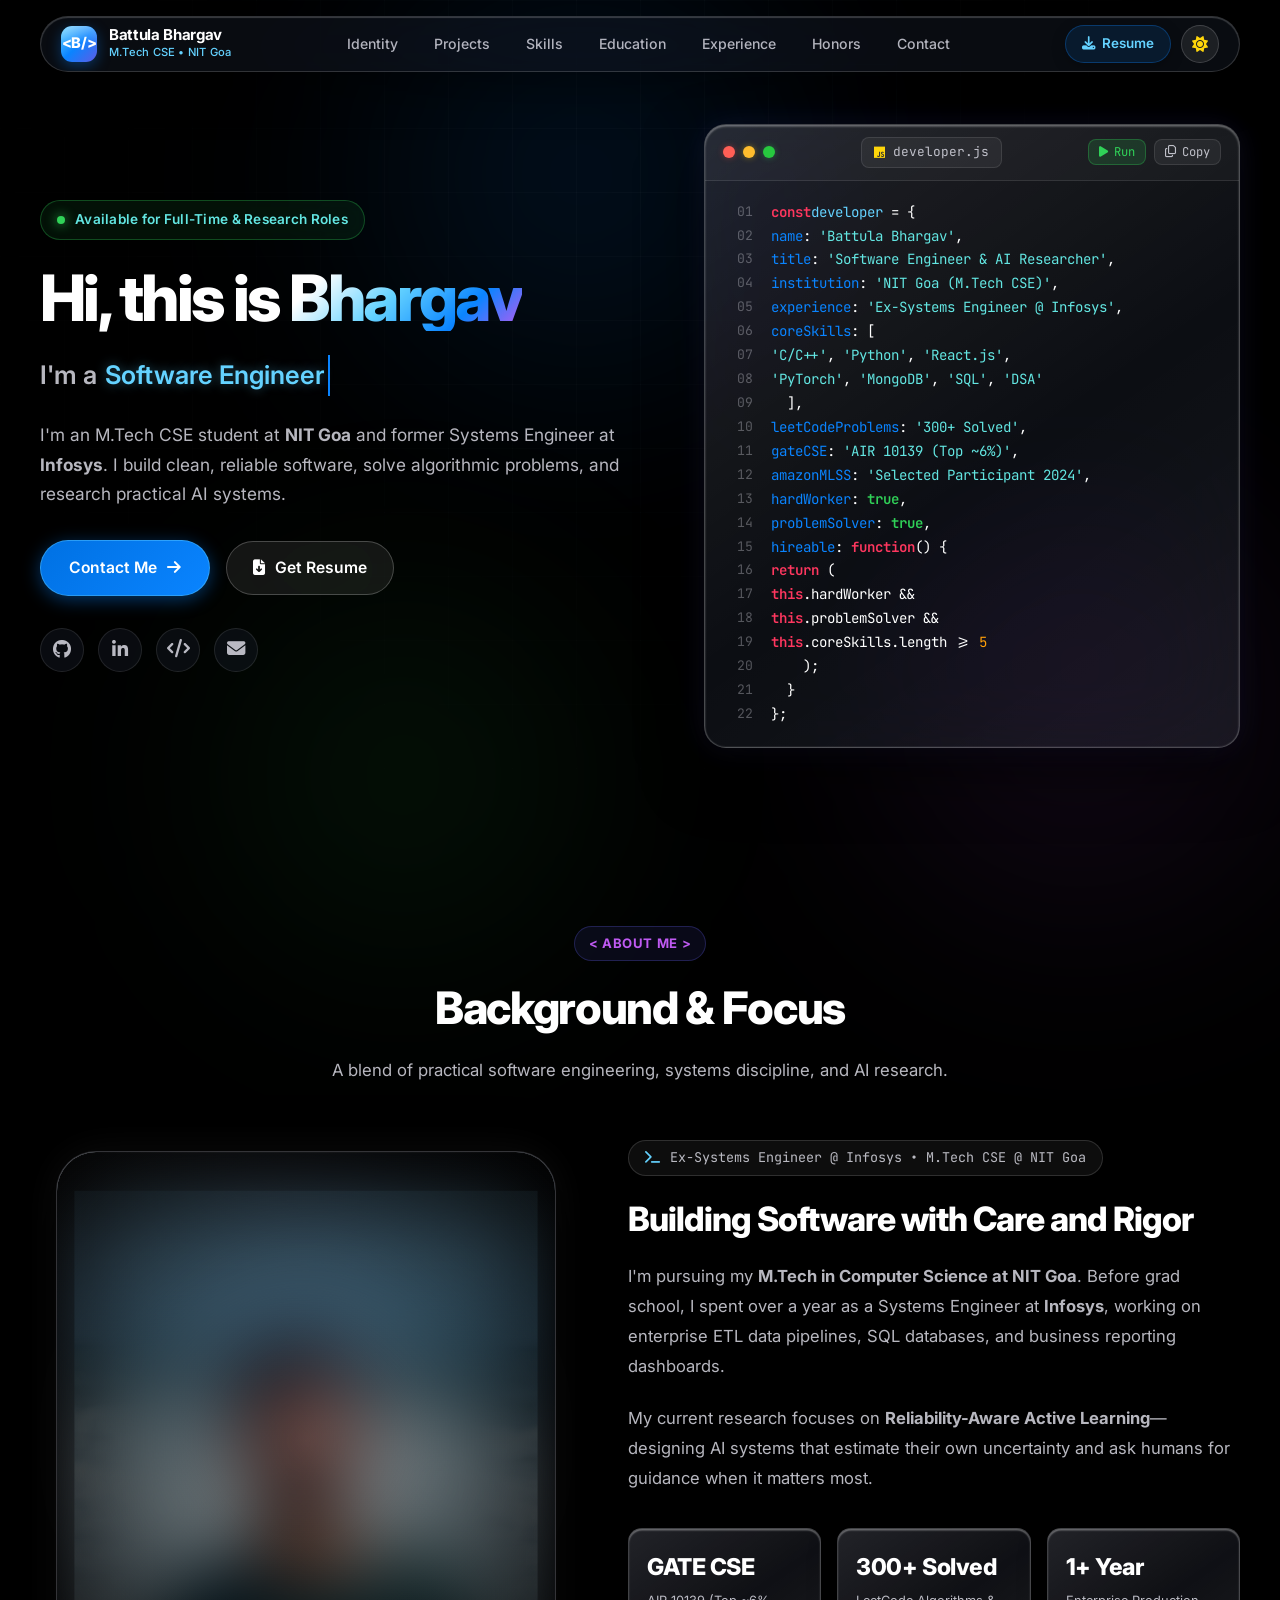
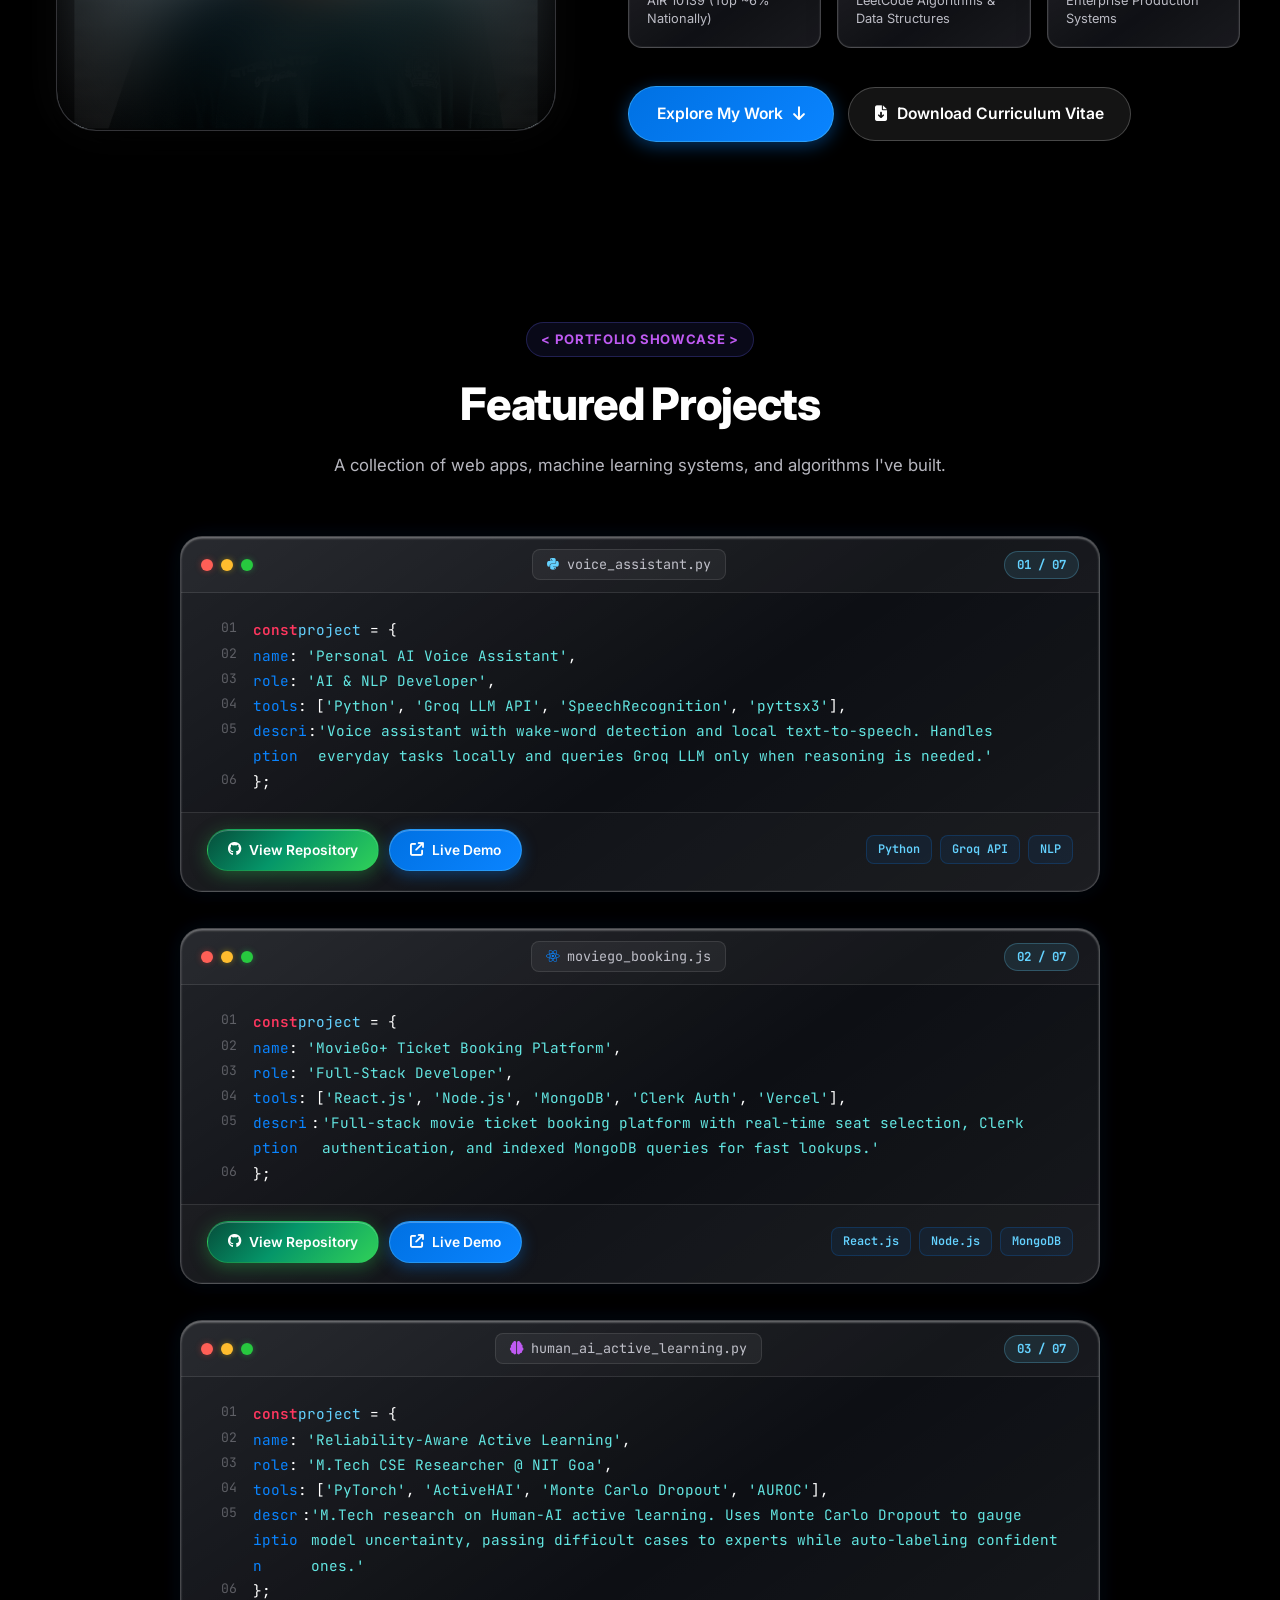
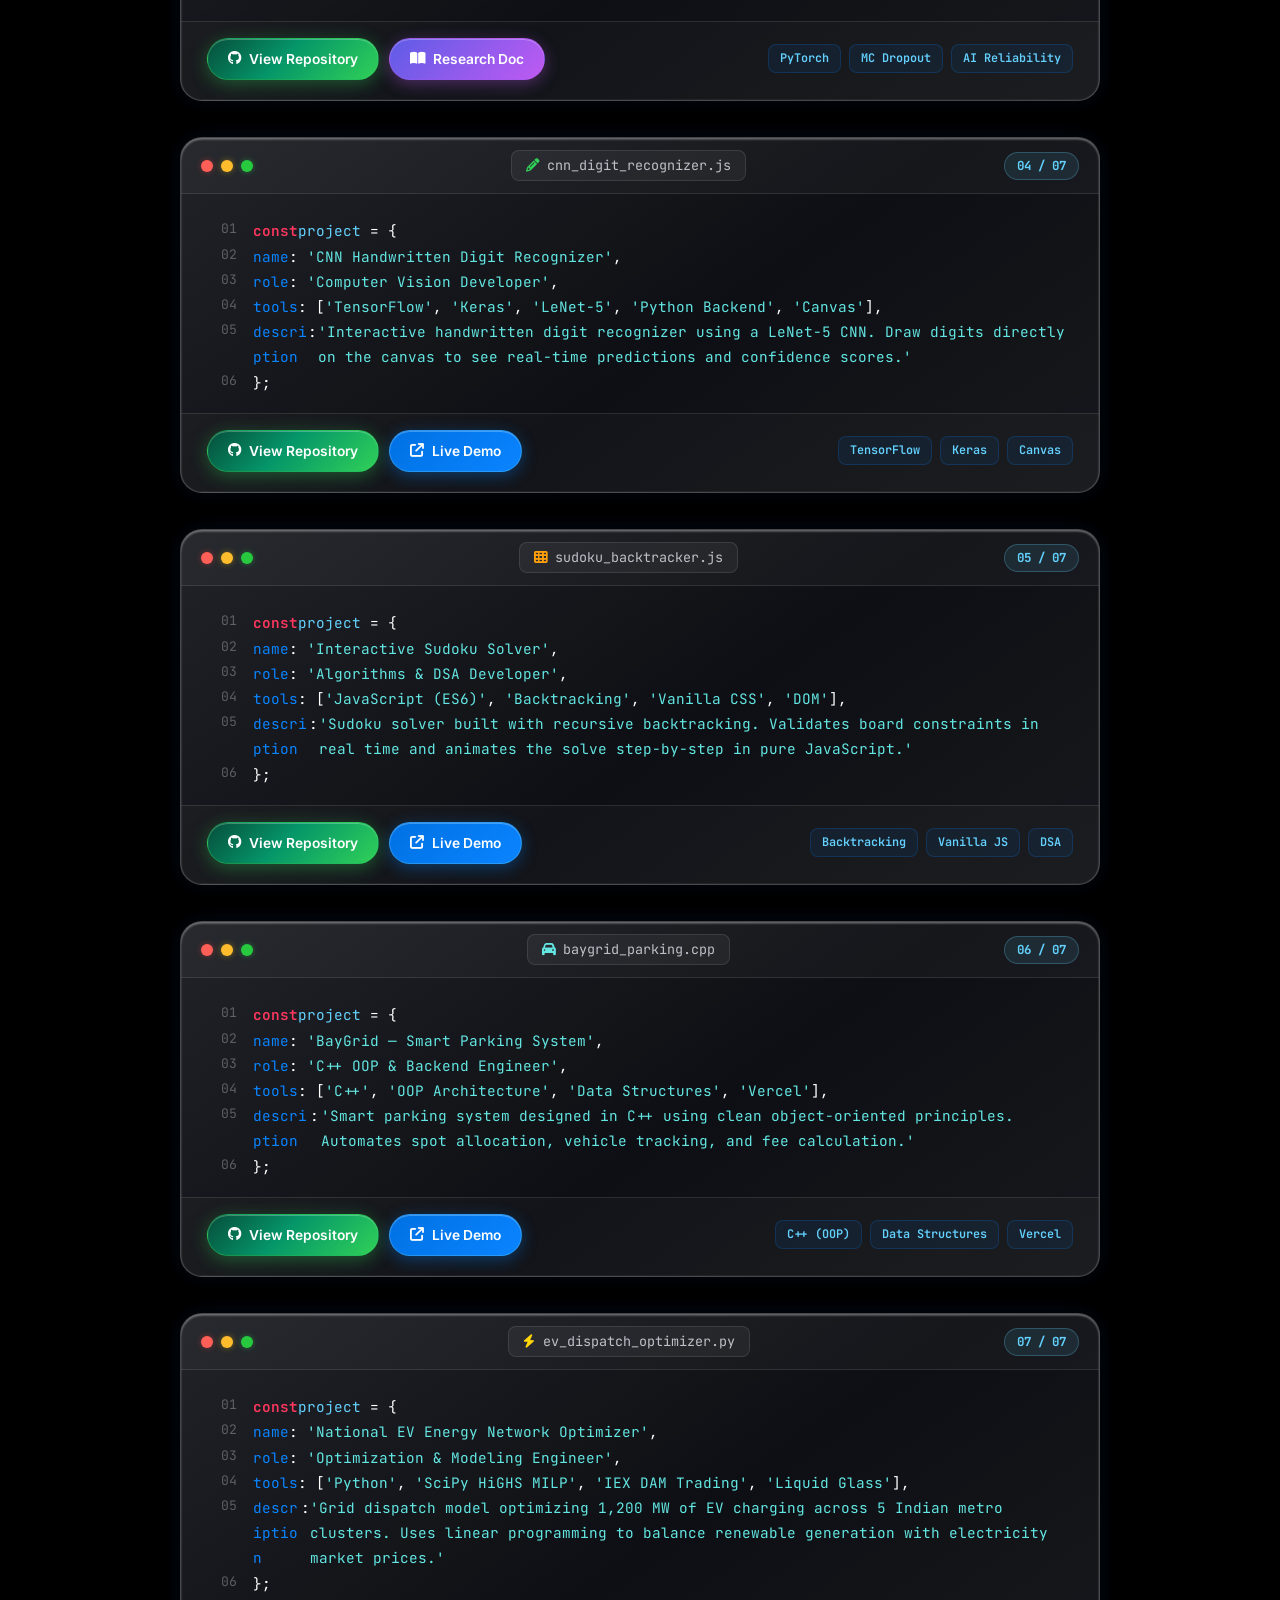
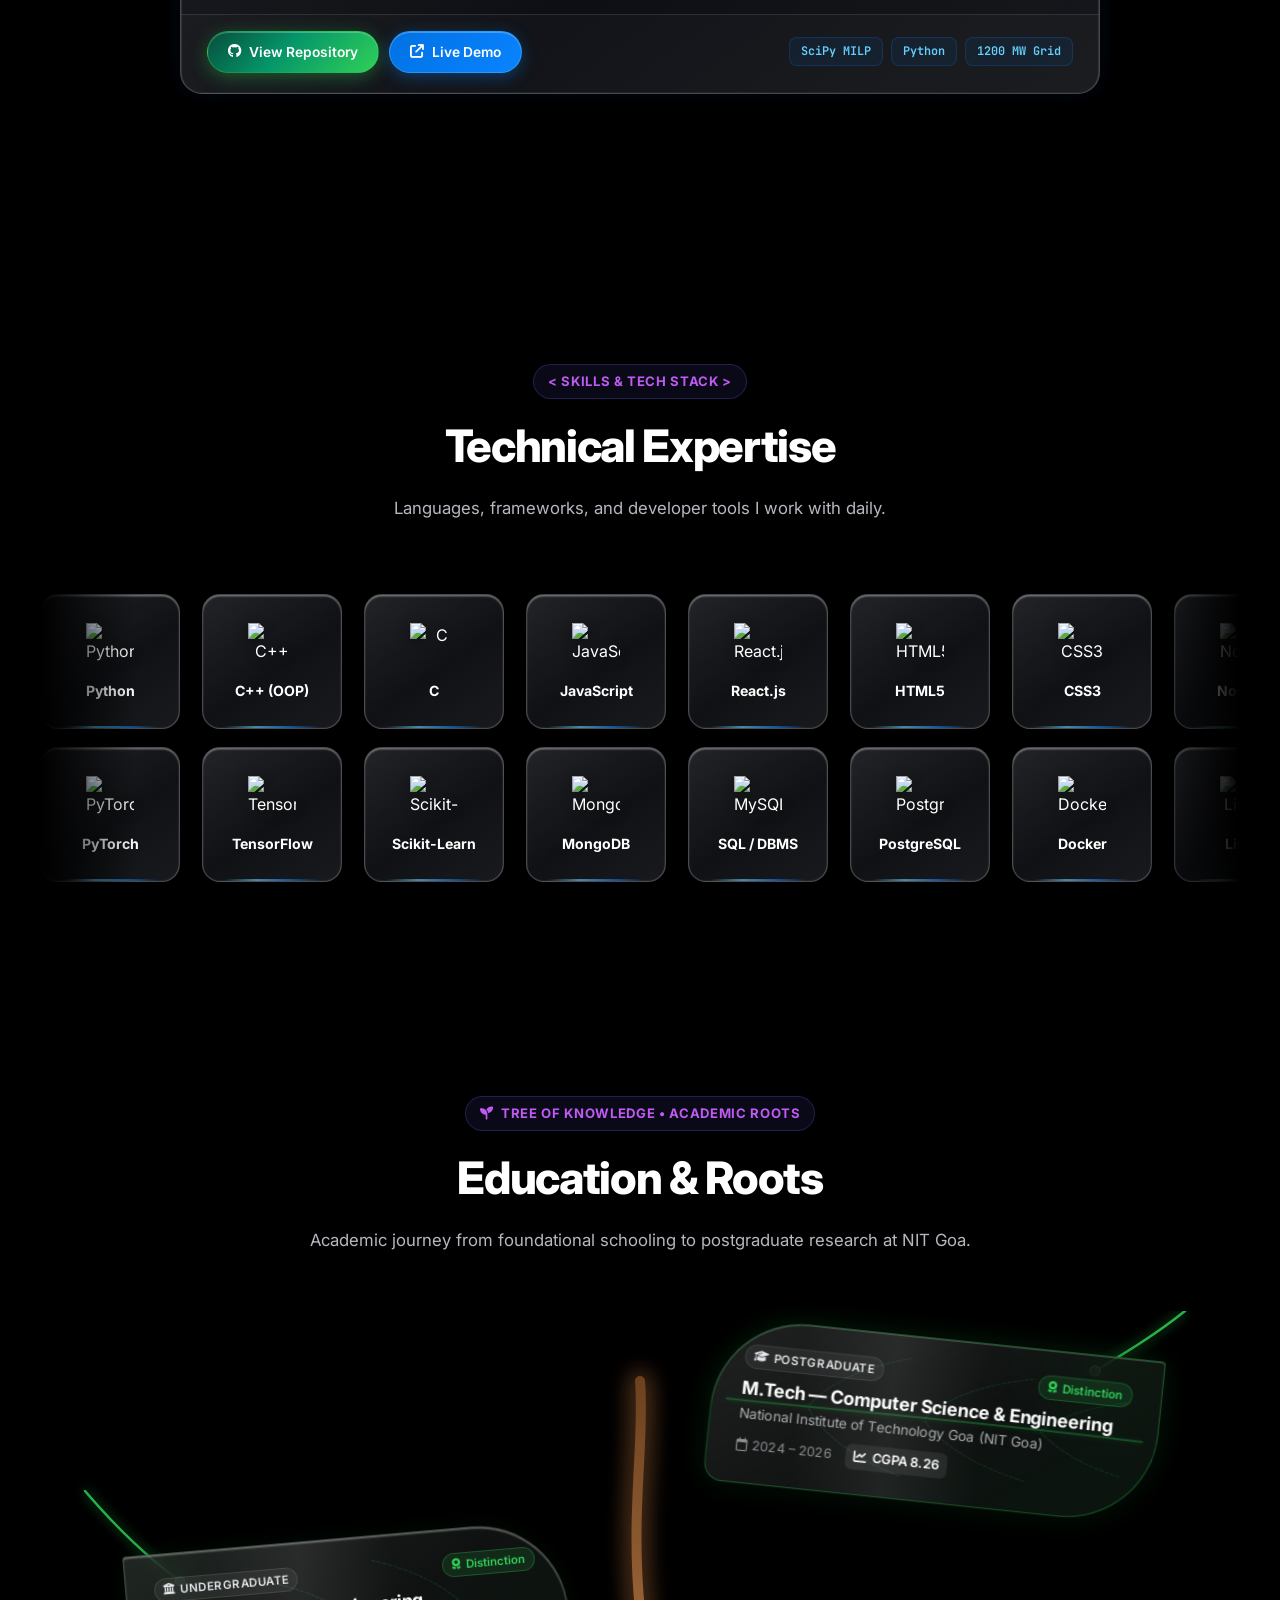
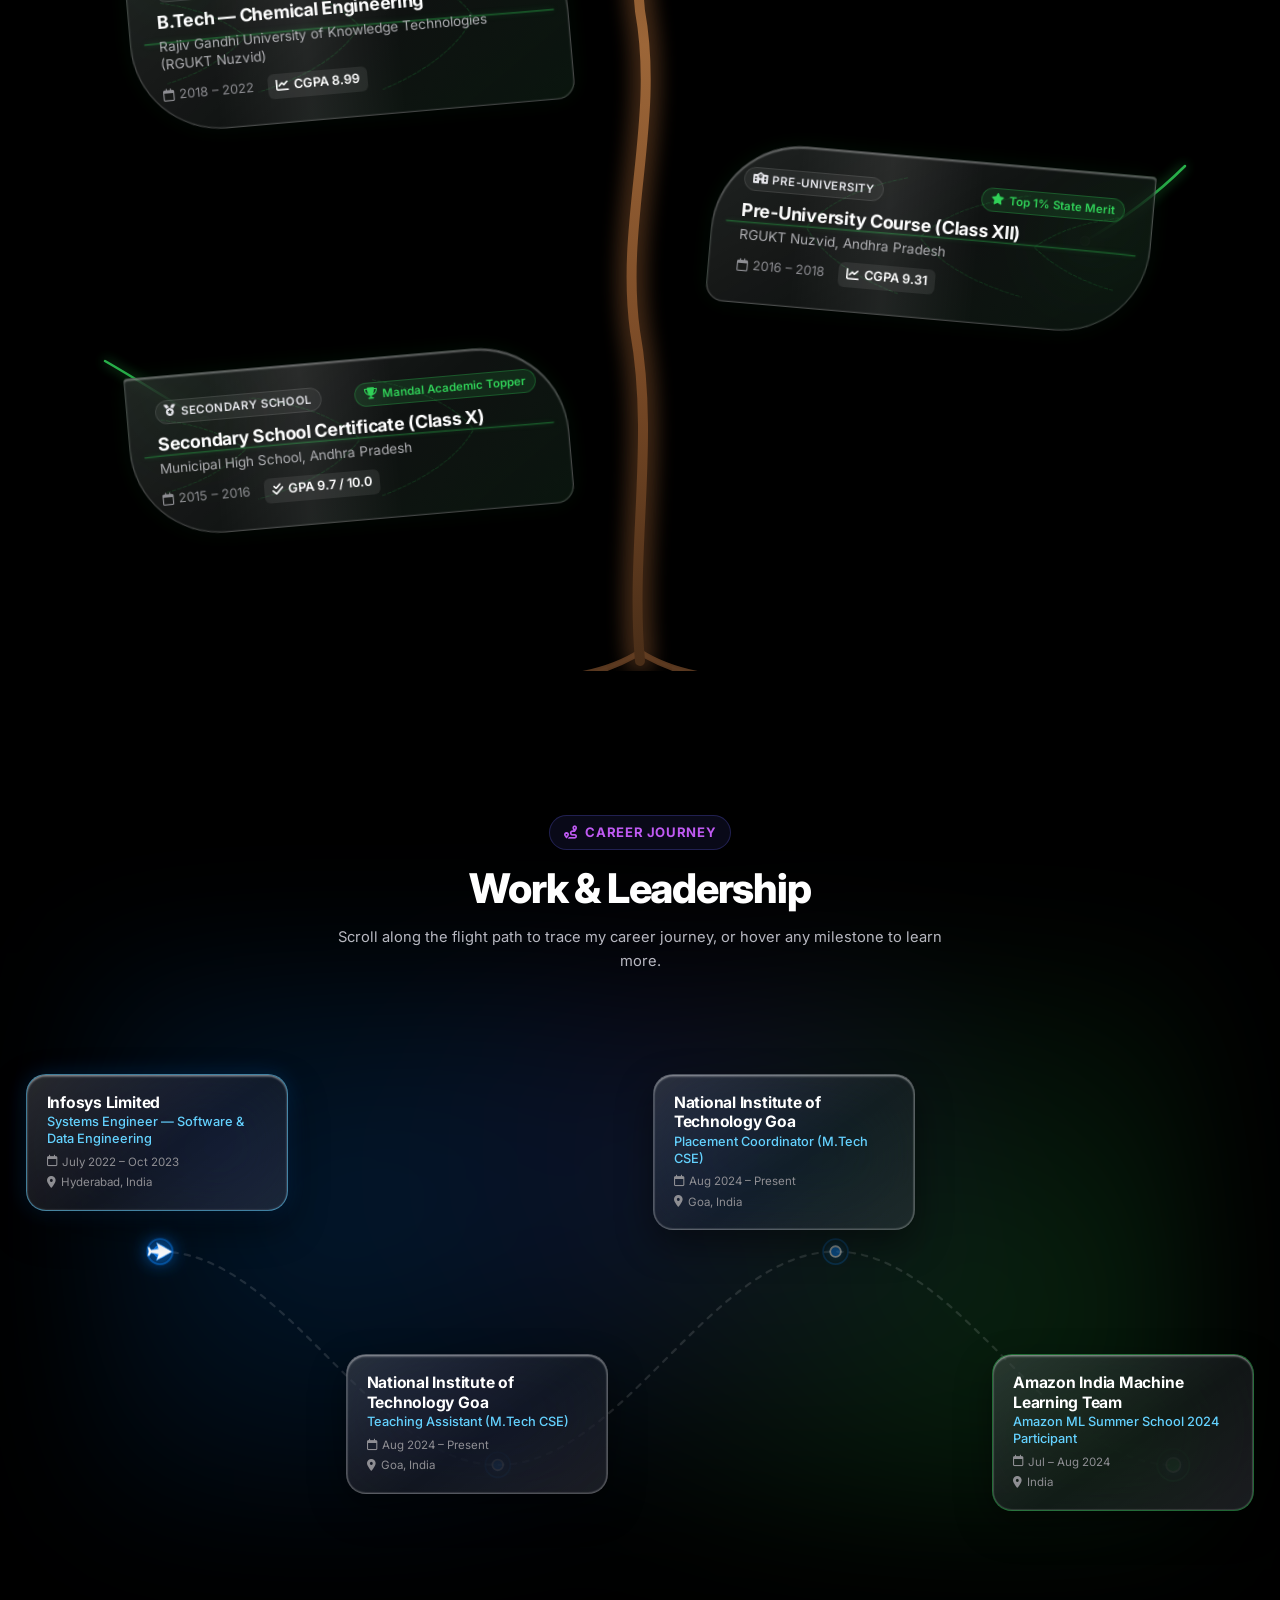
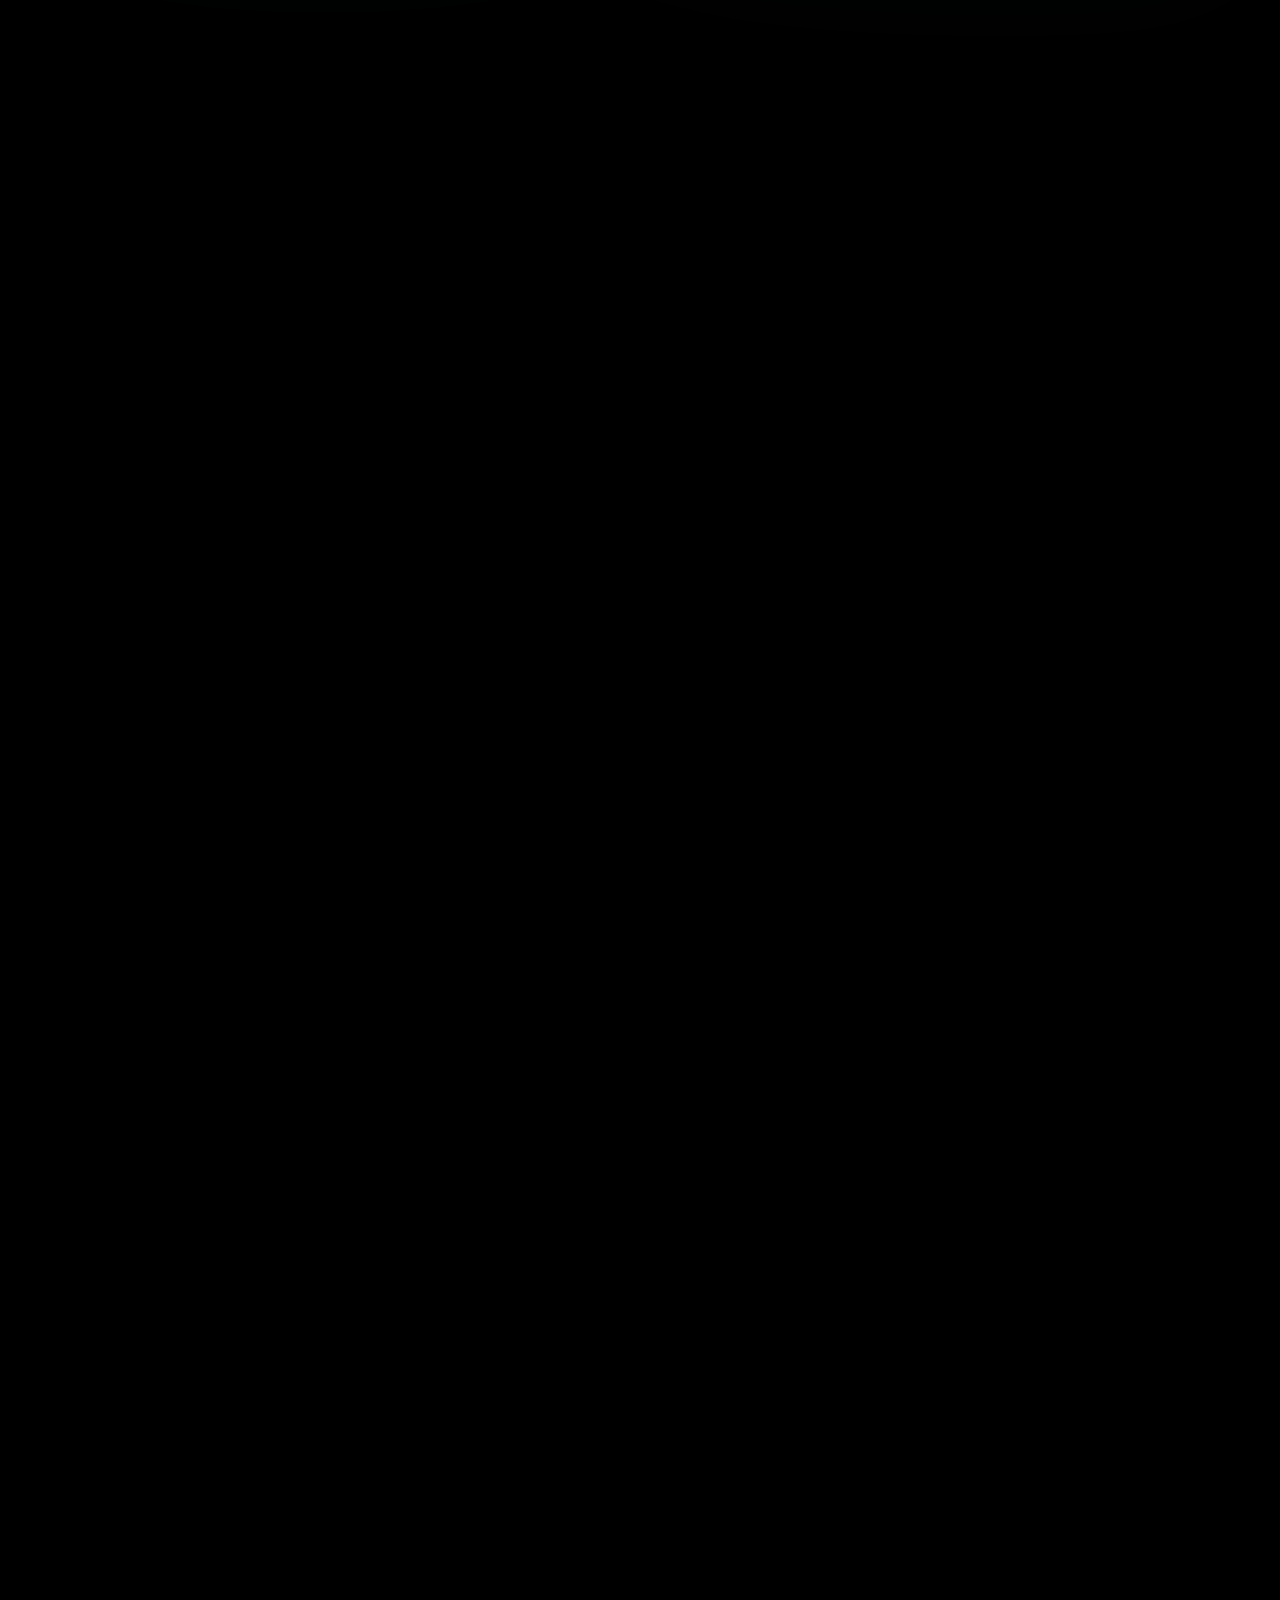
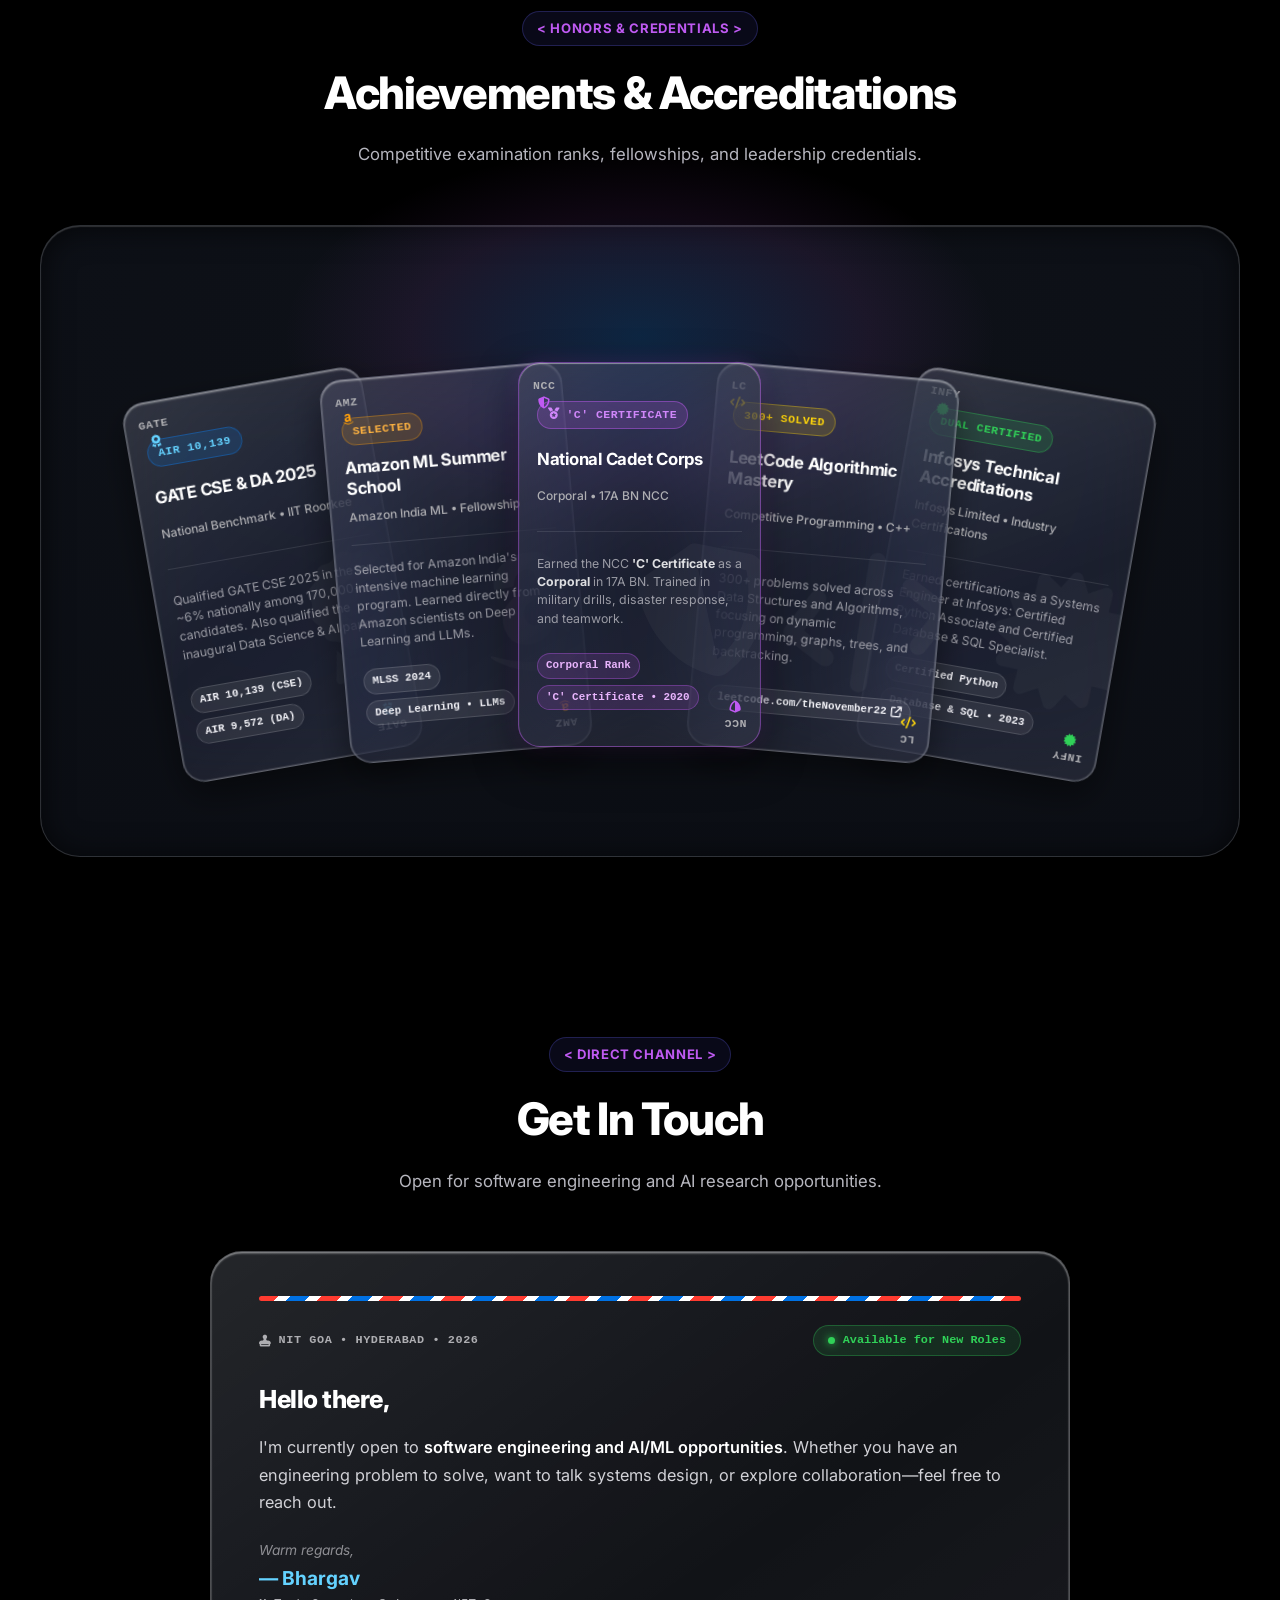
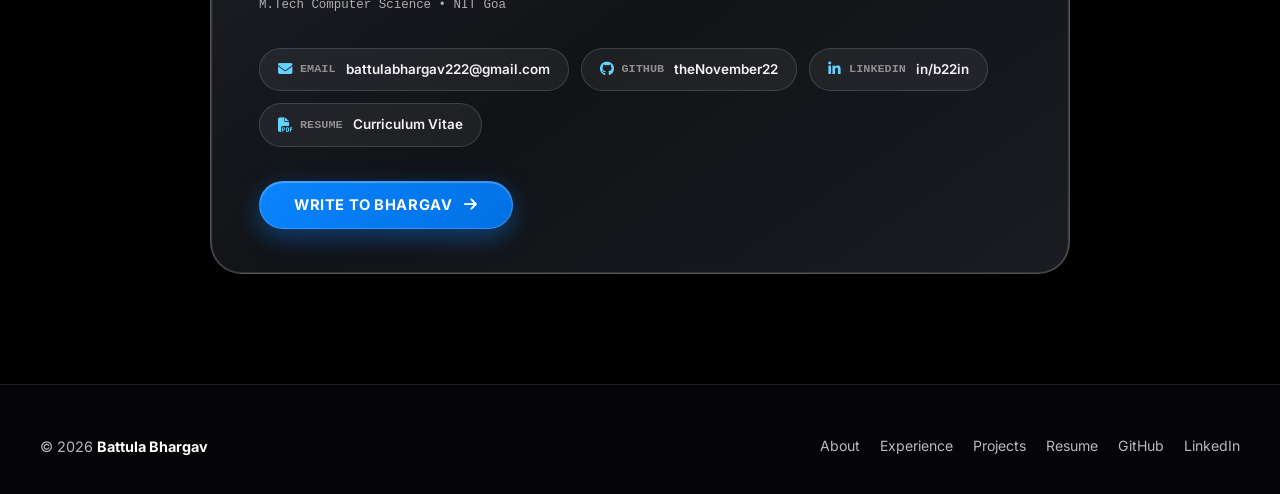
==== commit 32b8f03c: "feat(mobile): add dedicated mobile-first responsive layouts, touch interactions, and zero-overflow a" ====
--- a/index.html
+++ b/index.html
@@ -24,7 +24,7 @@
   <link rel="stylesheet" href="https://cdnjs.cloudflare.com/ajax/libs/font-awesome/6.5.2/css/all.min.css">
 
   <!-- Apple HIG Stylesheet -->
-  <link rel="stylesheet" href="styles.css?v=liquidglass2">
+  <link rel="stylesheet" href="styles.css?v=mobile1">
 </head>
 <body>
   <!-- Apple Subtle Ambient Glow Lights -->
@@ -54,6 +54,12 @@
         <li><a href="#experience" class="nav-link">Experience</a></li>
         <li><a href="#achievements" class="nav-link">Honors</a></li>
         <li><a href="#contact" class="nav-link">Contact</a></li>
+        <li class="mobile-only-nav-item">
+          <a href="Battula_Bhargav_Resume.pdf" target="_blank" download class="nav-link nav-link-resume">
+            <i class="fa-solid fa-file-arrow-down"></i>
+            <span>Download Resume</span>
+          </a>
+        </li>
       </ul>
 
       <div class="nav-controls">
@@ -64,7 +70,7 @@
         <button class="theme-toggle-btn" id="themeToggle" type="button" aria-label="Toggle Apple Color Scheme">
           <i class="fa-solid fa-sun" id="themeIcon"></i>
         </button>
-        <button class="mobile-menu-btn" id="mobileMenuBtn" type="button" aria-label="Toggle Menu">
+        <button class="mobile-menu-btn" id="mobileMenuBtn" type="button" aria-label="Toggle Menu" aria-expanded="false" aria-controls="navMenu">
           <i class="fa-solid fa-bars"></i>
         </button>
       </div>
@@ -991,7 +997,7 @@
           <span>Career Journey</span>
         </div>
         <h2 class="section-title">Work &amp; Leadership</h2>
-        <p class="section-subtitle">Scroll along the flight path to trace my career journey, or hover any milestone to learn more.</p>
+        <p class="section-subtitle"><span class="desktop-copy">Scroll along the flight path to trace my career journey, or hover any milestone to learn more.</span><span class="mobile-copy">Tap any career stop along the timeline to inspect details.</span></p>
       </div>
 
       <!-- Main Airport Stage (Curved Runway & 4 Career Stops) -->
@@ -1056,6 +1062,7 @@
                 <span><i class="fa-regular fa-calendar"></i> July 2022 – Oct 2023</span>
                 <span><i class="fa-solid fa-location-dot"></i> Hyderabad, India</span>
               </div>
+              <div class="mobile-tap-hint"><span>Tap to collapse</span><i class="fa-solid fa-chevron-down"></i></div>
             </div>
 
             <!-- Floating Liquid-Glass Flyout Panel (Opens to Right) -->
@@ -1092,6 +1099,7 @@
                 <span><i class="fa-regular fa-calendar"></i> Aug 2024 – Present</span>
                 <span><i class="fa-solid fa-location-dot"></i> Goa, India</span>
               </div>
+              <div class="mobile-tap-hint"><span>Tap to inspect</span><i class="fa-solid fa-chevron-down"></i></div>
             </div>
 
             <!-- Floating Liquid-Glass Flyout Panel (Opens to Right) -->
@@ -1128,6 +1136,7 @@
                 <span><i class="fa-regular fa-calendar"></i> Aug 2024 – Present</span>
                 <span><i class="fa-solid fa-location-dot"></i> Goa, India</span>
               </div>
+              <div class="mobile-tap-hint"><span>Tap to inspect</span><i class="fa-solid fa-chevron-down"></i></div>
             </div>
 
             <!-- Floating Liquid-Glass Flyout Panel (Opens Downward) -->
@@ -1164,6 +1173,7 @@
                 <span><i class="fa-regular fa-calendar"></i> Jul – Aug 2024</span>
                 <span><i class="fa-solid fa-location-dot"></i> India</span>
               </div>
+              <div class="mobile-tap-hint"><span>Tap to inspect</span><i class="fa-solid fa-chevron-down"></i></div>
             </div>
 
             <!-- Floating Liquid-Glass Flyout Panel (Opens to Left) -->
@@ -1210,6 +1220,7 @@
         <div class="cards-table-surface">
           <!-- Ambient Table Lighting Vignette -->
           <div class="table-ambient-spotlight"></div>
+          <div class="mobile-cards-hint"><i class="fa-solid fa-hand-pointer"></i> Tap any card to expand details</div>
           
           <div class="cards-fan-spread" id="cardsFanSpread">
             
@@ -1524,6 +1535,6 @@
   </div>
 
   <!-- Vanilla JavaScript App Logic -->
-  <script src="app.js?v=liquidglass1"></script>
+  <script src="app.js?v=mobile1"></script>
 </body>
 </html>
--- a/styles.css
+++ b/styles.css
@@ -145,6 +145,8 @@
   font-size: 16px;
   -webkit-font-smoothing: antialiased;
   -moz-osx-font-smoothing: grayscale;
+  max-width: 100%;
+  overflow-x: clip;
 }
 
 body {
@@ -154,7 +156,8 @@
   line-height: 1.6;
   position: relative;
   transition: background-color 0.4s cubic-bezier(0.16, 1, 0.3, 1), color 0.4s cubic-bezier(0.16, 1, 0.3, 1);
-  overflow-x: visible;
+  max-width: 100%;
+  overflow-x: clip;
 }
 
 /* Apple Ambient Lighting Background (Blue, Purple, Green Orbs) */
@@ -283,6 +286,7 @@
   position: absolute;
   inset: 0;
   border-radius: inherit;
+  overflow: hidden;
   pointer-events: none;
   opacity: 0;
   transition: opacity 0.3s ease;
@@ -3875,6 +3879,12 @@
     pointer-events: auto !important;
     transform: none !important;
     margin-top: 10px;
+    display: none;
+  }
+
+  .airport-stop-container.terminal-open .airport-glass-panel {
+    display: block;
+    animation: accordionReveal 0.28s cubic-bezier(0.16, 1, 0.3, 1);
   }
 
   .airport-glass-panel::before {
@@ -4664,25 +4674,41 @@
 }
 
 body.light-theme .btn-glass {
-  background: rgba(0, 0, 0, 0.04);
-  border: 1px solid rgba(0, 0, 0, 0.14);
+  background: linear-gradient(155deg, rgba(255, 255, 255, 0.44) 0%, rgba(145, 151, 164, 0.20) 55%, rgba(128, 134, 148, 0.26) 100%);
+  backdrop-filter: blur(26px) saturate(190%) contrast(1.05);
+  -webkit-backdrop-filter: blur(26px) saturate(190%) contrast(1.05);
+  border: 1px solid rgba(255, 255, 255, 0.80);
   color: #111113;
+  box-shadow:
+    inset 0 1.5px 2px rgba(255, 255, 255, 0.94),
+    inset 0 -1.5px 2px rgba(255, 255, 255, 0.64),
+    inset 0 0 6px rgba(0, 0, 0, 0.06),
+    0 0 0 0.75px rgba(0, 0, 0, 0.13),
+    0 8px 20px rgba(0, 0, 0, 0.08);
 }
 
 body.light-theme .btn-glass:hover {
-  background: rgba(0, 0, 0, 0.08) !important;
-  border-color: rgba(0, 0, 0, 0.25) !important;
+  background: linear-gradient(155deg, rgba(255, 255, 255, 0.56) 0%, rgba(152, 158, 172, 0.25) 55%, rgba(134, 140, 154, 0.30) 100%) !important;
+  border-color: rgba(255, 255, 255, 0.95) !important;
   color: #000000 !important;
-  box-shadow: 0 4px 18px rgba(0, 0, 0, 0.1) !important;
+  box-shadow:
+    inset 0 1.5px 2px rgba(255, 255, 255, 1),
+    inset 0 -1.5px 2px rgba(255, 255, 255, 0.72),
+    0 0 0 0.75px rgba(0, 0, 0, 0.16),
+    0 10px 24px rgba(0, 0, 0, 0.12) !important;
 }
 
 body.light-theme .social-icon-btn {
-  background: rgba(255, 255, 255, 0.65);
-  backdrop-filter: blur(20px);
-  -webkit-backdrop-filter: blur(20px);
-  border: 1px solid rgba(255, 255, 255, 0.8);
-  color: #4B4B52;
-  box-shadow: inset 0 1px 1px rgba(255, 255, 255, 0.9), 0 2px 8px rgba(0, 0, 0, 0.06);
+  background: linear-gradient(155deg, rgba(255, 255, 255, 0.45) 0%, rgba(145, 151, 164, 0.22) 55%, rgba(128, 134, 148, 0.28) 100%);
+  backdrop-filter: blur(24px) saturate(190%) contrast(1.05);
+  -webkit-backdrop-filter: blur(24px) saturate(190%) contrast(1.05);
+  border: 1px solid rgba(255, 255, 255, 0.80);
+  color: #2C2C34;
+  box-shadow:
+    inset 0 1.5px 1.5px rgba(255, 255, 255, 0.94),
+    inset 0 -1px 1.5px rgba(255, 255, 255, 0.62),
+    0 0 0 0.75px rgba(0, 0, 0, 0.12),
+    0 6px 16px rgba(0, 0, 0, 0.08);
 }
 
 body.light-theme .social-icon-btn:hover {
@@ -5471,3 +5497,791 @@
   box-shadow: inset 0 1px 0 rgba(255, 255, 255, 0.92), 0 0 0 0.5px rgba(0, 0, 0, 0.10), 0 1px 4px rgba(0, 0, 0, 0.04);
   color: #111113;
 }
+
+/* ==========================================================================
+   Dedicated Mobile & Tablet Architecture (Desktop > 1024px Preserved)
+   ========================================================================== */
+.desktop-copy {
+  display: inline;
+}
+
+.mobile-copy,
+.mobile-tap-hint,
+.mobile-cards-hint,
+.mobile-only-nav-item {
+  display: none;
+}
+
+@keyframes accordionReveal {
+  from { opacity: 0; transform: translateY(-6px); }
+  to { opacity: 1; transform: translateY(0); }
+}
+
+@media (max-width: 1024px) {
+  .desktop-copy {
+    display: none;
+  }
+
+  .mobile-copy {
+    display: inline;
+  }
+
+  /* Fix navbar clipping mobile dropdown menu */
+  .navbar {
+    overflow: visible !important;
+    padding: 8px 16px;
+  }
+
+  .mobile-menu-btn,
+  .theme-toggle-btn {
+    min-width: 44px;
+    min-height: 44px;
+  }
+
+  .nav-menu {
+    display: flex !important;
+    flex-direction: column;
+    align-items: stretch;
+    gap: 4px;
+    position: absolute;
+    top: calc(100% + 10px);
+    left: 0;
+    right: 0;
+    padding: 14px;
+    border-radius: 24px;
+    z-index: 1001;
+    opacity: 0;
+    visibility: hidden;
+    pointer-events: none;
+    transform: translateY(-10px) scale(0.98);
+    transform-origin: top center;
+    transition: opacity 0.24s cubic-bezier(0.16, 1, 0.3, 1), transform 0.24s cubic-bezier(0.16, 1, 0.3, 1), visibility 0.24s ease;
+  }
+
+  .nav-menu.open {
+    opacity: 1;
+    visibility: visible;
+    pointer-events: auto;
+    transform: translateY(0) scale(1);
+  }
+
+  .nav-menu .nav-link {
+    display: flex;
+    align-items: center;
+    justify-content: space-between;
+    min-height: 44px;
+    padding: 10px 14px;
+    font-size: 0.96rem;
+    border-radius: 14px;
+  }
+
+  .nav-menu .nav-link::after {
+    display: none;
+  }
+
+  .mobile-only-nav-item {
+    display: block;
+    margin-top: 6px;
+    padding-top: 10px;
+    border-top: 1px solid var(--border-subtle);
+  }
+
+  .nav-link-resume {
+    justify-content: center !important;
+    gap: 8px;
+    background: var(--apple-blue) !important;
+    color: #FFFFFF !important;
+    font-weight: 700 !important;
+  }
+
+  body.light-theme .nav-link-resume {
+    background: #111113 !important;
+    color: #FFFFFF !important;
+  }
+
+  /* Grid overflow containment on tablet/mobile */
+  .hero-grid > *,
+  .hero-content,
+  .code-window,
+  .identity-stage > *,
+  .sticky-card,
+  .abusaid-project-card {
+    min-width: 0;
+    max-width: 100%;
+  }
+
+  /* Work & Leadership Vertical Interactive Flight-Path Timeline */
+  .airport-terminals-container {
+    position: relative !important;
+    padding: 14px 0 8px 34px !important;
+    gap: 18px !important;
+  }
+
+  .airport-terminals-container::before {
+    content: "";
+    position: absolute;
+    left: 11px;
+    top: 24px;
+    bottom: 24px;
+    width: 2.5px;
+    border-radius: 2px;
+    background: linear-gradient(180deg, #0A84FF 0%, #5E5CE6 50%, #30D158 100%);
+    opacity: 0.78;
+  }
+
+  .airport-stop-container {
+    position: relative !important;
+  }
+
+  .airport-stop-container::before {
+    content: "";
+    position: absolute;
+    left: -29px;
+    top: 24px;
+    width: 14px;
+    height: 14px;
+    border-radius: 50%;
+    background: #0A84FF;
+    border: 3px solid var(--bg-base);
+    box-shadow: 0 0 12px rgba(10, 132, 255, 0.75);
+    z-index: 5;
+  }
+
+  .airport-stop-container.latest-dest::before {
+    background: #30D158;
+    box-shadow: 0 0 12px rgba(48, 209, 88, 0.8);
+  }
+
+  .mobile-tap-hint {
+    display: flex;
+    align-items: center;
+    justify-content: space-between;
+    margin-top: 10px;
+    padding-top: 8px;
+    border-top: 1px solid rgba(255, 255, 255, 0.08);
+    font-size: 0.72rem;
+    font-weight: 600;
+    letter-spacing: 0.04em;
+    text-transform: uppercase;
+    color: var(--apple-cyan);
+  }
+
+  body.light-theme .mobile-tap-hint {
+    border-top-color: rgba(0, 0, 0, 0.08);
+    color: #0066CC;
+  }
+
+  .mobile-tap-hint i {
+    transition: transform 0.25s ease;
+  }
+
+  .airport-stop-container.terminal-open .mobile-tap-hint i {
+    transform: rotate(180deg);
+  }
+
+  /* Education Vertical Yggdrasil Tree of Knowledge */
+  .yggdrasil-svg {
+    display: none;
+  }
+
+  .yggdrasil-stage {
+    min-height: auto;
+    margin-top: 24px;
+  }
+
+  .yggdrasil-leaves-container {
+    grid-template-columns: 1fr !important;
+    padding: 8px 0 8px 34px !important;
+    row-gap: 20px !important;
+    column-gap: 0 !important;
+    position: relative;
+  }
+
+  .yggdrasil-leaves-container::before {
+    content: "";
+    position: absolute;
+    left: 11px;
+    top: 20px;
+    bottom: 20px;
+    width: 4px;
+    border-radius: 4px;
+    background: linear-gradient(180deg, #30D158 0%, #8B5A2B 55%, #4A2E18 100%);
+    box-shadow: 0 0 12px rgba(48, 209, 88, 0.3);
+  }
+
+  .yggdrasil-leaf-wrapper {
+    grid-column: 1 !important;
+    grid-row: auto !important;
+    justify-content: stretch !important;
+    position: relative;
+  }
+
+  .yggdrasil-leaf-wrapper::before {
+    content: "";
+    position: absolute;
+    left: -29px;
+    top: 30px;
+    width: 14px;
+    height: 14px;
+    border-radius: 50%;
+    background: #30D158;
+    border: 3px solid var(--bg-base);
+    box-shadow: 0 0 10px rgba(48, 209, 88, 0.8);
+    z-index: 3;
+  }
+
+  .yggdrasil-leaf-wrapper::after {
+    content: "";
+    position: absolute;
+    left: -16px;
+    top: 36px;
+    width: 16px;
+    height: 2px;
+    background: rgba(48, 209, 88, 0.75);
+    z-index: 2;
+  }
+
+  body.light-theme .yggdrasil-leaf-wrapper::before {
+    background: #047857;
+    box-shadow: 0 0 8px rgba(4, 120, 87, 0.45);
+  }
+
+  body.light-theme .yggdrasil-leaf-wrapper::after {
+    background: rgba(4, 120, 87, 0.6);
+  }
+
+  .yggdrasil-leaf-pod {
+    max-width: 100% !important;
+    padding: 18px 18px;
+    transform: none !important;
+    border-radius: 8px 24px 20px 24px !important;
+  }
+}
+
+@media (max-width: 768px) {
+  .container {
+    width: min(var(--max-width), calc(100% - 24px));
+  }
+
+  .header-wrapper {
+    top: max(10px, env(safe-area-inset-top, 10px));
+    padding: 0 12px;
+  }
+
+  .section {
+    padding: 68px 0;
+  }
+
+  .section-header-center {
+    margin-bottom: 36px;
+  }
+
+  .section-title {
+    font-size: clamp(1.65rem, 6.5vw, 2.25rem);
+  }
+
+  .section-subtitle {
+    font-size: 0.94rem;
+  }
+
+  /* Mobile Hero Composition */
+  .hero-section {
+    padding: 26px 0 48px;
+    min-height: auto;
+  }
+
+  .hero-grid {
+    gap: 28px;
+  }
+
+  .hero-content {
+    gap: 16px;
+  }
+
+  .hero-pill {
+    font-size: 0.78rem;
+    padding: 6px 12px;
+    max-width: 100%;
+    white-space: normal;
+  }
+
+  .hero-title {
+    font-size: clamp(2.1rem, 8.8vw, 3rem);
+    line-height: 1.08;
+  }
+
+  .hero-typing-wrapper {
+    font-size: clamp(1.05rem, 4.4vw, 1.35rem);
+    flex-wrap: wrap;
+    gap: 6px;
+  }
+
+  .hero-desc {
+    font-size: 0.96rem;
+    line-height: 1.65;
+  }
+
+  .hero-actions {
+    display: flex;
+    flex-direction: row;
+    flex-wrap: wrap;
+    gap: 10px;
+  }
+
+  .hero-actions .btn-primary,
+  .hero-actions .btn-glass {
+    flex: 1 1 148px;
+    justify-content: center;
+    min-height: 46px;
+    padding: 12px 18px;
+    font-size: 0.92rem;
+  }
+
+  .hero-socials {
+    gap: 12px;
+  }
+
+  .social-icon-btn {
+    width: 44px;
+    height: 44px;
+  }
+
+  /* developer.js Contained Code Window */
+  .code-window-header {
+    padding: 10px 12px;
+    gap: 8px;
+  }
+
+  .code-tab {
+    padding: 3px 10px;
+    font-size: 0.76rem;
+  }
+
+  .btn-code-action {
+    padding: 6px 10px;
+    font-size: 0.74rem;
+    min-height: 32px;
+  }
+
+  .code-body {
+    padding: 14px 12px;
+    font-size: 0.78rem;
+    line-height: 1.65;
+    overflow-x: auto;
+    -webkit-overflow-scrolling: touch;
+  }
+
+  .code-line {
+    min-width: max-content;
+  }
+
+  .line-no {
+    width: 20px;
+    margin-right: 12px;
+    font-size: 0.74rem;
+    flex-shrink: 0;
+  }
+
+  .code-output-tray {
+    margin: 8px 12px 14px;
+    padding: 10px 12px;
+    font-size: 0.78rem;
+  }
+
+  /* Identity / About Mobile Composition */
+  .identity-stage {
+    gap: 28px;
+  }
+
+  .photo-reveal-container {
+    max-width: 320px;
+  }
+
+  .photo-liquid-frame {
+    height: clamp(300px, 78vw, 380px);
+    border-radius: 26px;
+  }
+
+  .identity-headline {
+    font-size: clamp(1.35rem, 5.2vw, 1.7rem);
+  }
+
+  .identity-bio {
+    font-size: 0.95rem;
+    line-height: 1.68;
+  }
+
+  .identity-metrics-row {
+    grid-template-columns: repeat(2, minmax(0, 1fr));
+    gap: 12px;
+  }
+
+  .identity-metric-pod {
+    padding: 16px 14px;
+  }
+
+  .identity-metric-pod:last-child {
+    grid-column: 1 / -1;
+    display: flex;
+    align-items: center;
+    justify-content: space-between;
+    gap: 12px;
+    text-align: left;
+  }
+
+  .identity-metric-pod:last-child .metric-val {
+    margin-bottom: 0;
+    font-size: 1.25rem;
+    white-space: nowrap;
+  }
+
+  .identity-actions {
+    flex-wrap: wrap;
+    gap: 10px;
+  }
+
+  .identity-actions .btn-primary,
+  .identity-actions .btn-glass {
+    flex: 1 1 150px;
+    justify-content: center;
+    min-height: 46px;
+    font-size: 0.9rem;
+  }
+
+  /* Projects Mobile Presentation (Disable Sticky Overlap Crush) */
+  .projects-stack {
+    gap: 20px;
+    padding-bottom: 8px;
+  }
+
+  .sticky-card {
+    position: static !important;
+    top: auto !important;
+  }
+
+  .abusaid-project-card {
+    border-radius: 20px;
+  }
+
+  .project-window-top {
+    padding: 10px 14px;
+    gap: 8px;
+  }
+
+  .project-window-title {
+    min-width: 0;
+    overflow: hidden;
+    padding: 3px 10px;
+    font-size: 0.76rem;
+  }
+
+  .project-window-title span {
+    overflow: hidden;
+    text-overflow: ellipsis;
+    white-space: nowrap;
+  }
+
+  .project-num-badge {
+    flex-shrink: 0;
+    font-size: 0.72rem;
+    padding: 3px 9px;
+  }
+
+  .project-code-area {
+    padding: 16px 14px 12px;
+    font-size: 0.8rem;
+    line-height: 1.65;
+  }
+
+  .project-code-line .line-no {
+    min-width: 22px;
+    margin-right: 10px;
+    flex-shrink: 0;
+  }
+
+  .project-window-footer {
+    padding: 14px;
+    flex-direction: column;
+    align-items: stretch;
+    gap: 12px;
+  }
+
+  .project-action-buttons {
+    display: flex;
+    gap: 10px;
+    width: 100%;
+  }
+
+  .btn-project-cta {
+    flex: 1;
+    justify-content: center;
+    min-height: 44px;
+    padding: 10px 12px;
+    font-size: 0.84rem;
+  }
+
+  .project-tools-wrap {
+    gap: 6px;
+  }
+
+  /* Skills Responsive Grid */
+  .skills-marquee-wrapper {
+    mask-image: none;
+    -webkit-mask-image: none;
+    overflow: visible;
+    padding: 8px 0 0;
+  }
+
+  .skills-marquee-track,
+  .skills-marquee-track.reverse {
+    display: grid;
+    grid-template-columns: repeat(3, minmax(0, 1fr));
+    gap: 12px;
+    width: 100%;
+    animation: none !important;
+    transform: none !important;
+    margin-top: 12px;
+  }
+
+  .skills-marquee-track .skill-box-card:nth-child(n+11) {
+    display: none;
+  }
+
+  .skill-box-card {
+    width: 100%;
+    height: auto;
+    min-height: 100px;
+    padding: 14px 8px;
+    gap: 8px;
+    border-radius: 16px;
+  }
+
+  .skill-box-img {
+    width: 34px !important;
+    height: 34px !important;
+  }
+
+  .skill-box-name {
+    font-size: 0.78rem;
+  }
+
+  /* Education Mobile Polish */
+  .yggdrasil-section {
+    padding: 68px 0;
+  }
+
+  .leaf-degree-title {
+    font-size: 1.02rem;
+  }
+
+  .leaf-meta-row {
+    flex-wrap: wrap;
+    gap: 8px 12px;
+  }
+
+  /* Achievements Compact Interactive Playing Cards */
+  .mobile-cards-hint {
+    display: inline-flex;
+    align-items: center;
+    gap: 8px;
+    margin-bottom: 18px;
+    padding: 6px 14px;
+    border-radius: var(--radius-full);
+    background: rgba(255, 255, 255, 0.08);
+    border: 1px solid rgba(255, 255, 255, 0.16);
+    font-size: 0.76rem;
+    font-weight: 600;
+    color: var(--text-secondary);
+  }
+
+  body.light-theme .mobile-cards-hint {
+    background: rgba(255, 255, 255, 0.45);
+    border-color: rgba(255, 255, 255, 0.8);
+    color: #2C2C34;
+  }
+
+  .cards-table-surface {
+    padding: 24px 14px 28px;
+    border-radius: 24px;
+  }
+
+  .playing-card {
+    max-width: 100% !important;
+    min-height: auto !important;
+    height: auto !important;
+    border-radius: 20px;
+  }
+
+  .card-corner-index.top-left {
+    top: 16px;
+    right: 16px;
+    left: auto;
+    flex-direction: row;
+    gap: 6px;
+  }
+
+  .card-corner-index.bottom-right {
+    display: none;
+  }
+
+  .card-face-body {
+    padding: 18px 18px !important;
+    gap: 4px;
+  }
+
+  .card-face-watermark {
+    font-size: 5.5rem;
+    bottom: 6px;
+    right: -4px;
+  }
+
+  .playing-card:not(.card-lifted) .card-desc,
+  .playing-card:not(.card-lifted) .card-metrics-pill,
+  .playing-card:not(.card-lifted) .card-divider {
+    display: none;
+  }
+
+  .playing-card.card-lifted .card-divider,
+  .playing-card.card-lifted .card-desc {
+    display: block;
+    animation: accordionReveal 0.25s ease;
+  }
+
+  .playing-card.card-lifted .card-metrics-pill {
+    display: flex;
+    animation: accordionReveal 0.25s ease;
+  }
+
+  /* Contact Desk Mobile Touch Polish */
+  .desk-contact-pill {
+    min-width: 0;
+    width: 100%;
+    min-height: 48px;
+    padding: 12px 14px;
+    flex-wrap: wrap;
+  }
+
+  .desk-contact-pill .pill-detail {
+    overflow-wrap: anywhere;
+    font-size: 0.82rem;
+  }
+
+  .btn-write-cta {
+    width: 100%;
+    justify-content: center;
+    min-height: 48px;
+  }
+
+  .desk-input,
+  .desk-textarea {
+    font-size: 16px;
+    padding: 12px 14px;
+  }
+
+  /* Footer Mobile Vertical Stack */
+  .footer {
+    padding: 36px 0 calc(28px + env(safe-area-inset-bottom, 0px));
+  }
+
+  .footer-content {
+    flex-direction: column;
+    align-items: center;
+    text-align: center;
+    gap: 14px;
+  }
+
+  .footer-links {
+    flex-wrap: wrap;
+    justify-content: center;
+    gap: 6px 18px;
+  }
+
+  .footer-links a {
+    min-height: 44px;
+    display: inline-flex;
+    align-items: center;
+  }
+
+  .back-to-top {
+    bottom: max(18px, env(safe-area-inset-bottom, 18px));
+    right: 16px;
+    width: 44px;
+    height: 44px;
+  }
+}
+
+@media (max-width: 480px) {
+  .brand-role {
+    display: none;
+  }
+
+  .brand-badge {
+    width: 34px;
+    height: 34px;
+    font-size: 0.85rem;
+  }
+
+  .brand-name {
+    font-size: 0.9rem;
+  }
+
+  .mac-traffic-lights {
+    gap: 5px;
+  }
+
+  .mac-dot {
+    width: 9px;
+    height: 9px;
+  }
+
+  .airport-section {
+    padding: 48px 0 60px;
+  }
+
+  .airport-header-wrap {
+    padding: 12px 8px 6px;
+  }
+
+  .airport-transit-bar {
+    display: none;
+  }
+
+  .airport-stop-marker {
+    padding: 15px 15px;
+  }
+
+  .airport-glass-panel {
+    padding: 16px 15px;
+  }
+
+  .glass-panel-header {
+    flex-wrap: wrap;
+    gap: 6px;
+  }
+}
+
+@media (max-width: 420px) {
+  .skills-marquee-track,
+  .skills-marquee-track.reverse {
+    grid-template-columns: repeat(2, minmax(0, 1fr));
+    gap: 10px;
+  }
+
+  .hero-actions .btn-primary,
+  .hero-actions .btn-glass {
+    flex-basis: 100%;
+  }
+
+  .project-action-buttons {
+    flex-direction: column;
+  }
+}
+
+@media (prefers-reduced-motion: reduce) {
+  *, *::before, *::after {
+    animation-duration: 0.01ms !important;
+    animation-iteration-count: 1 !important;
+    transition-duration: 0.01ms !important;
+    scroll-behavior: auto !important;
+  }
+}
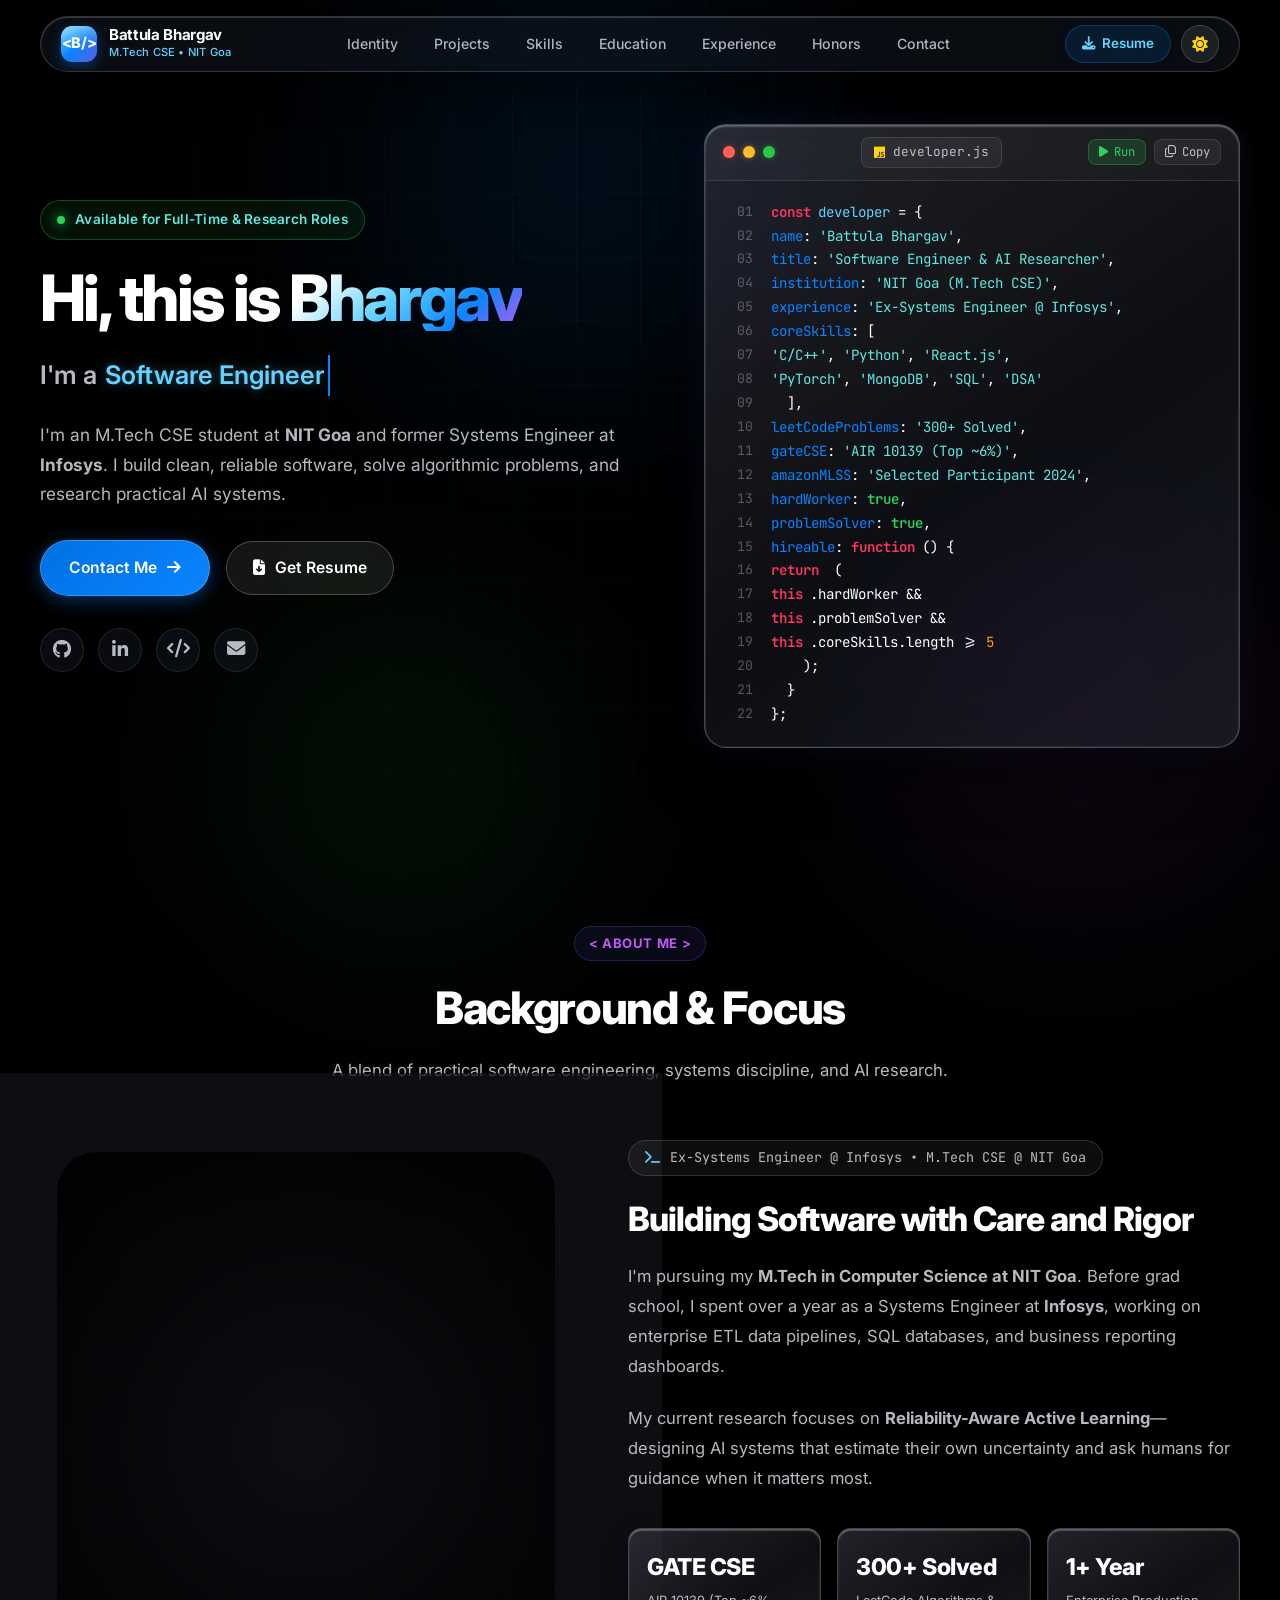
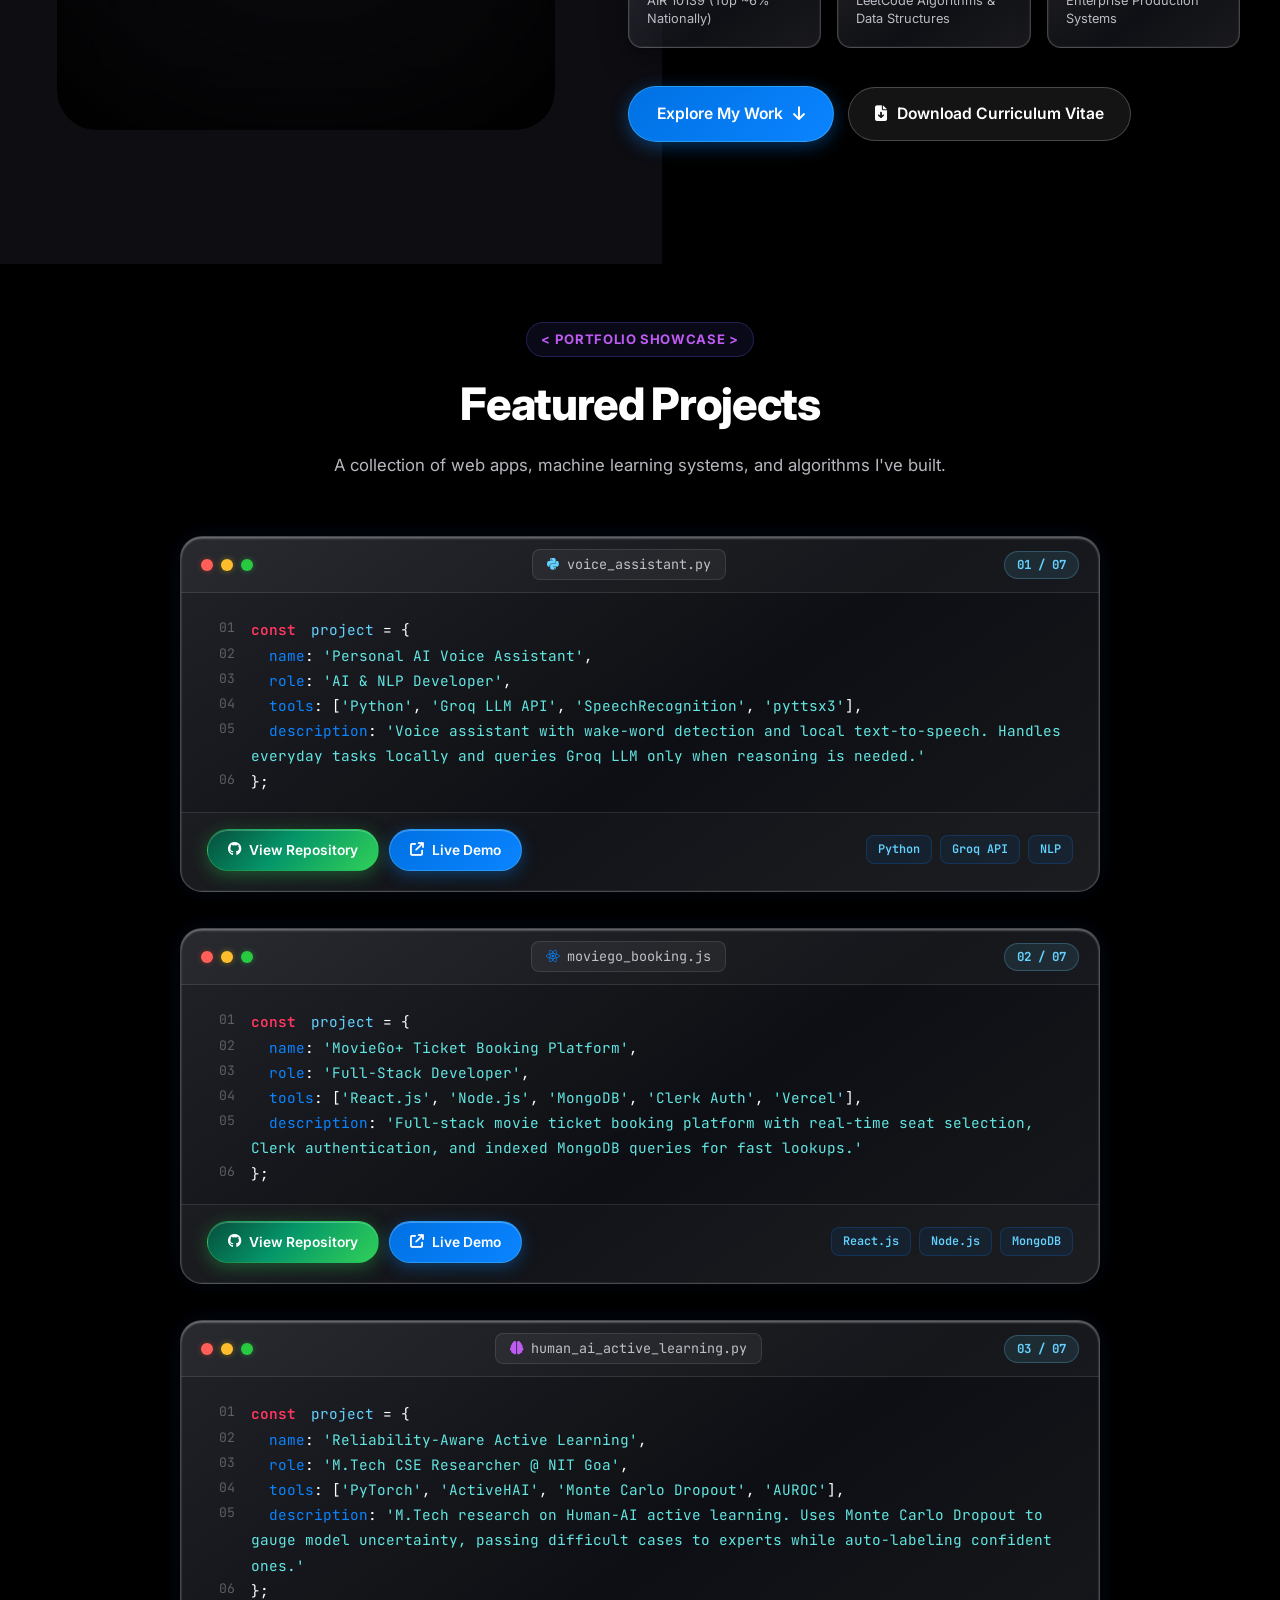
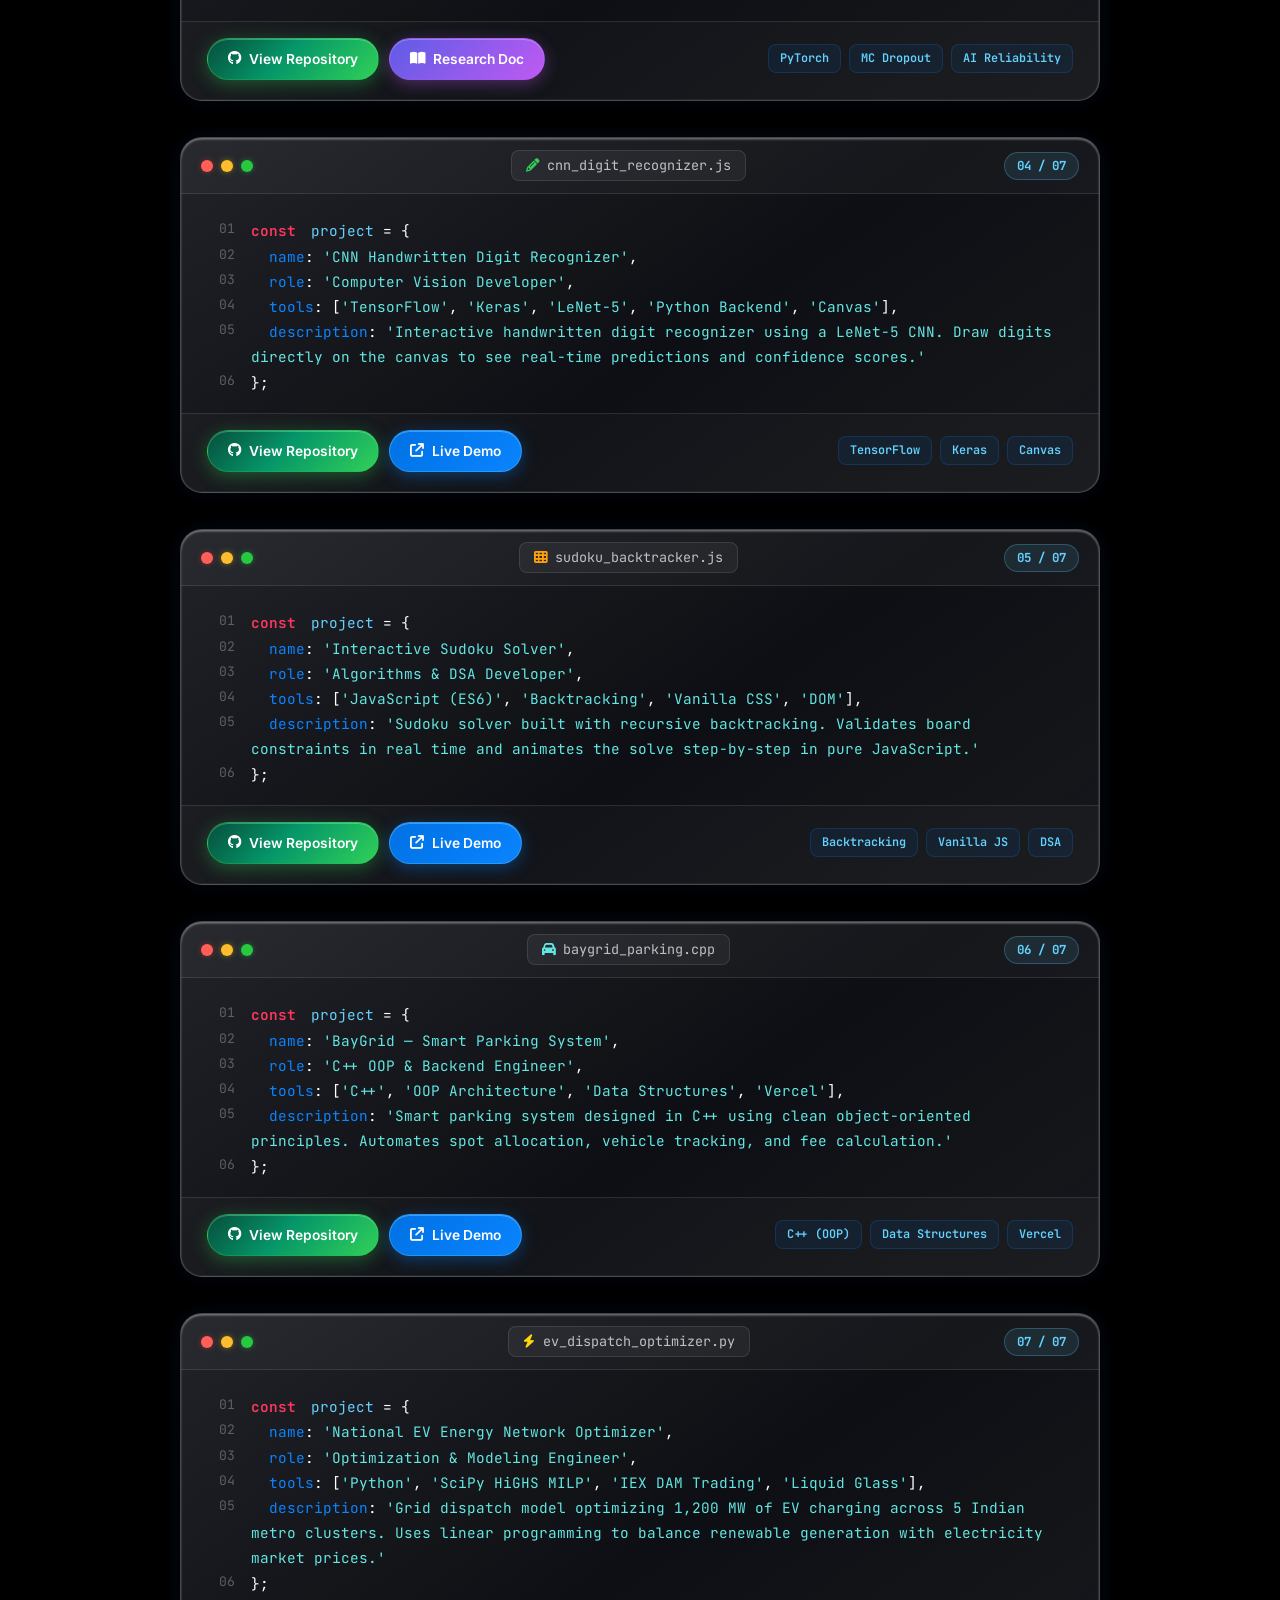
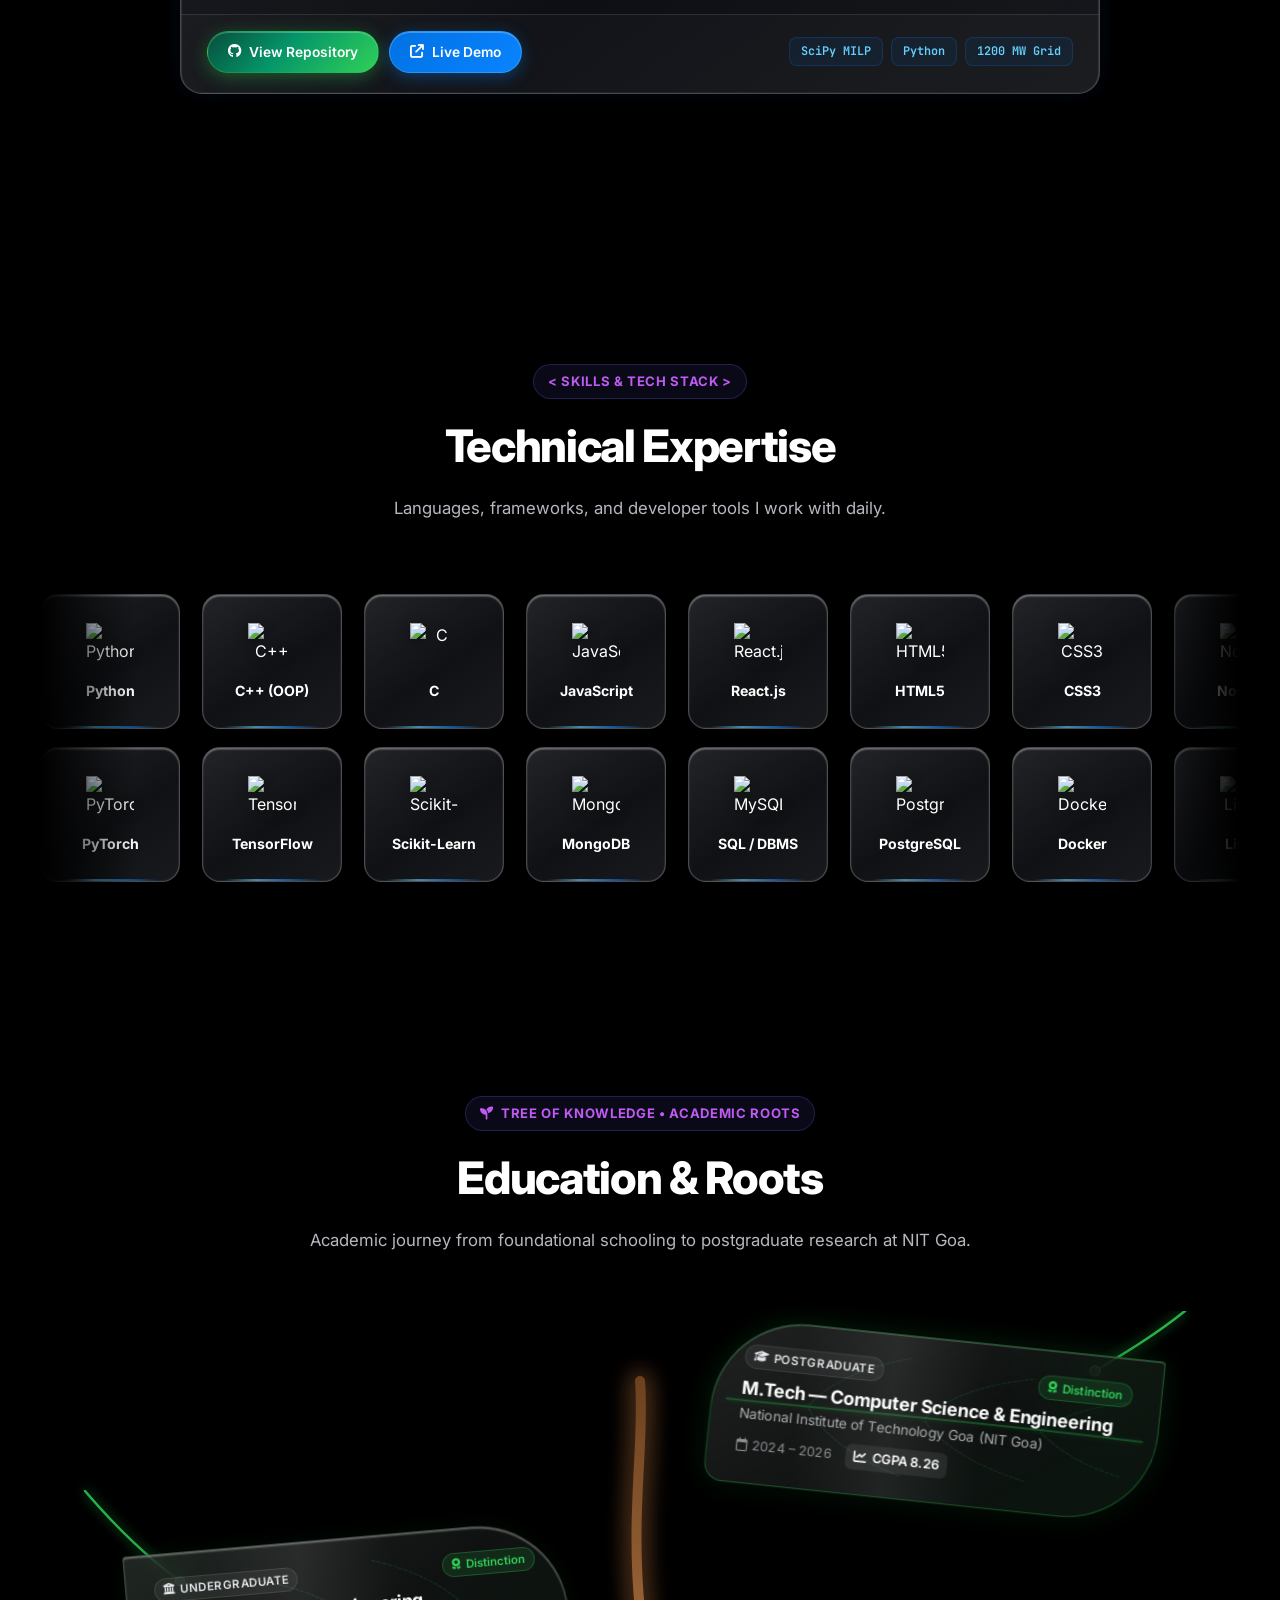
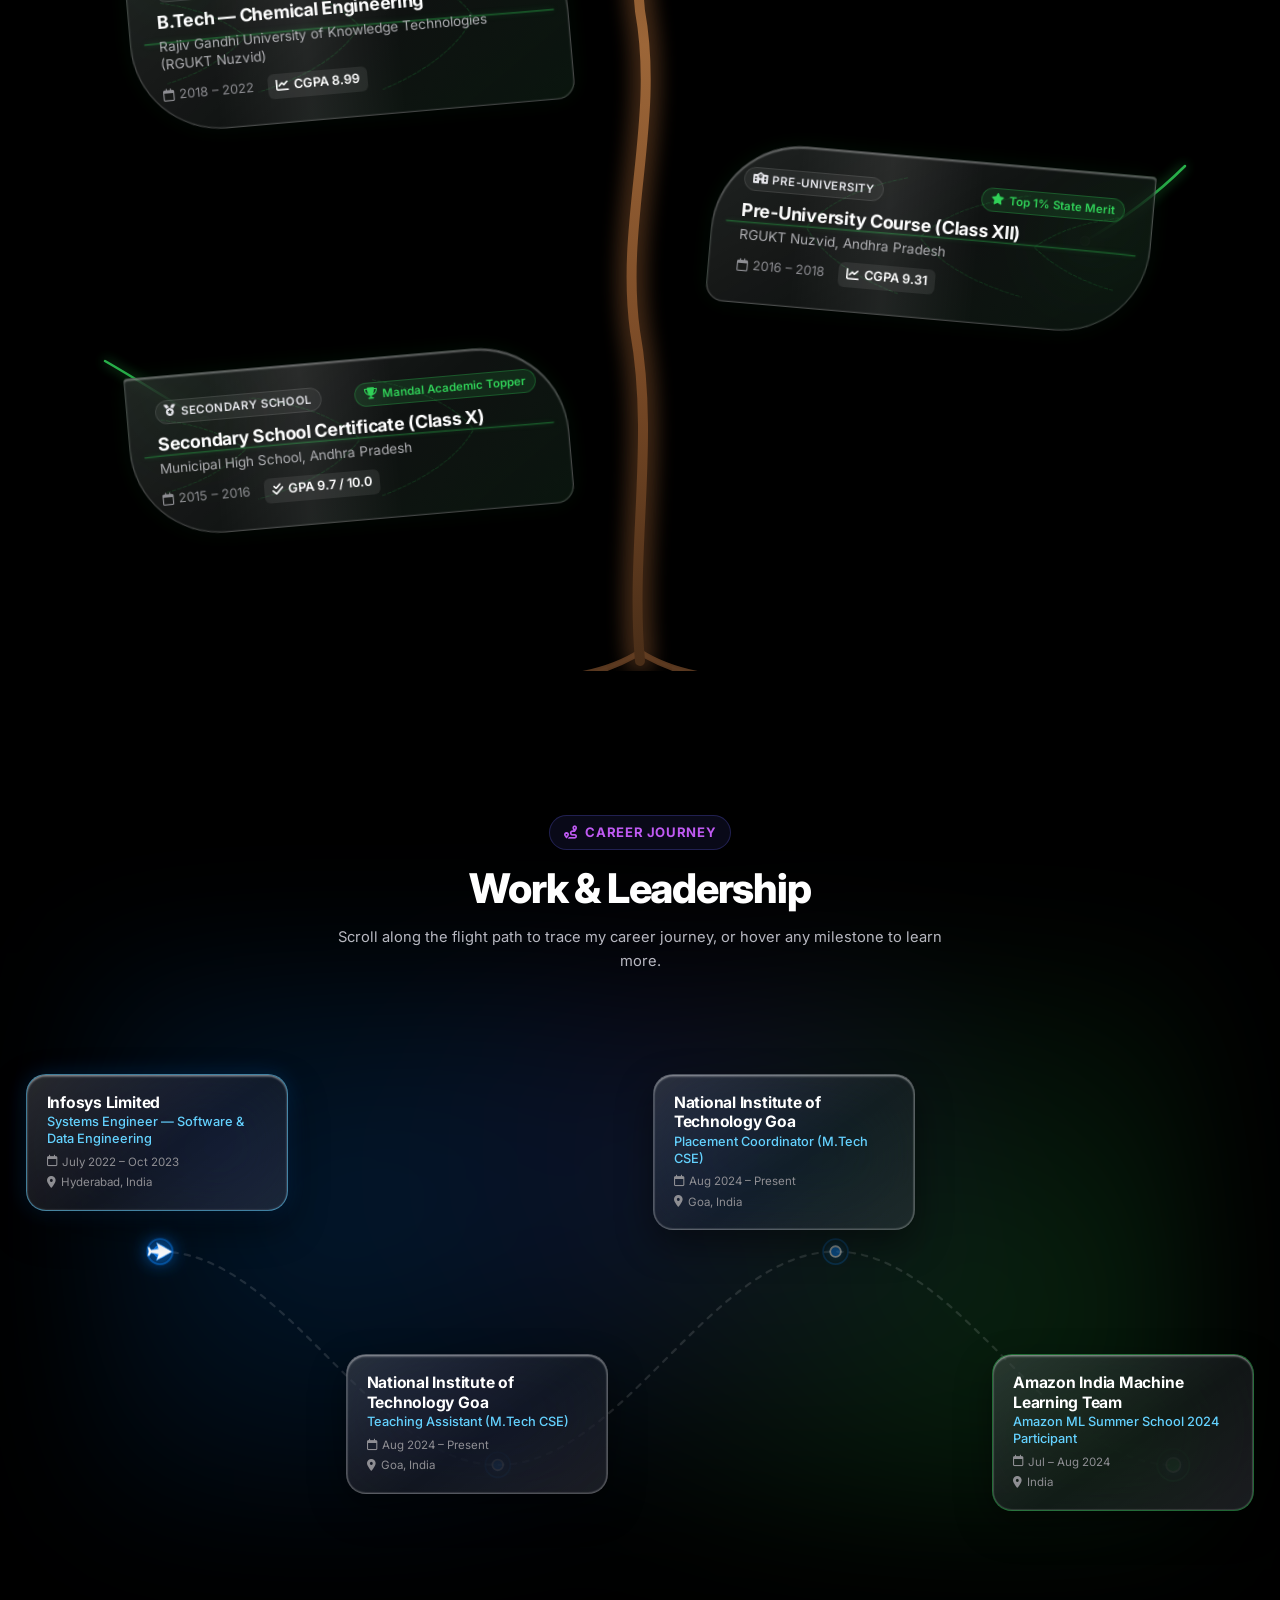
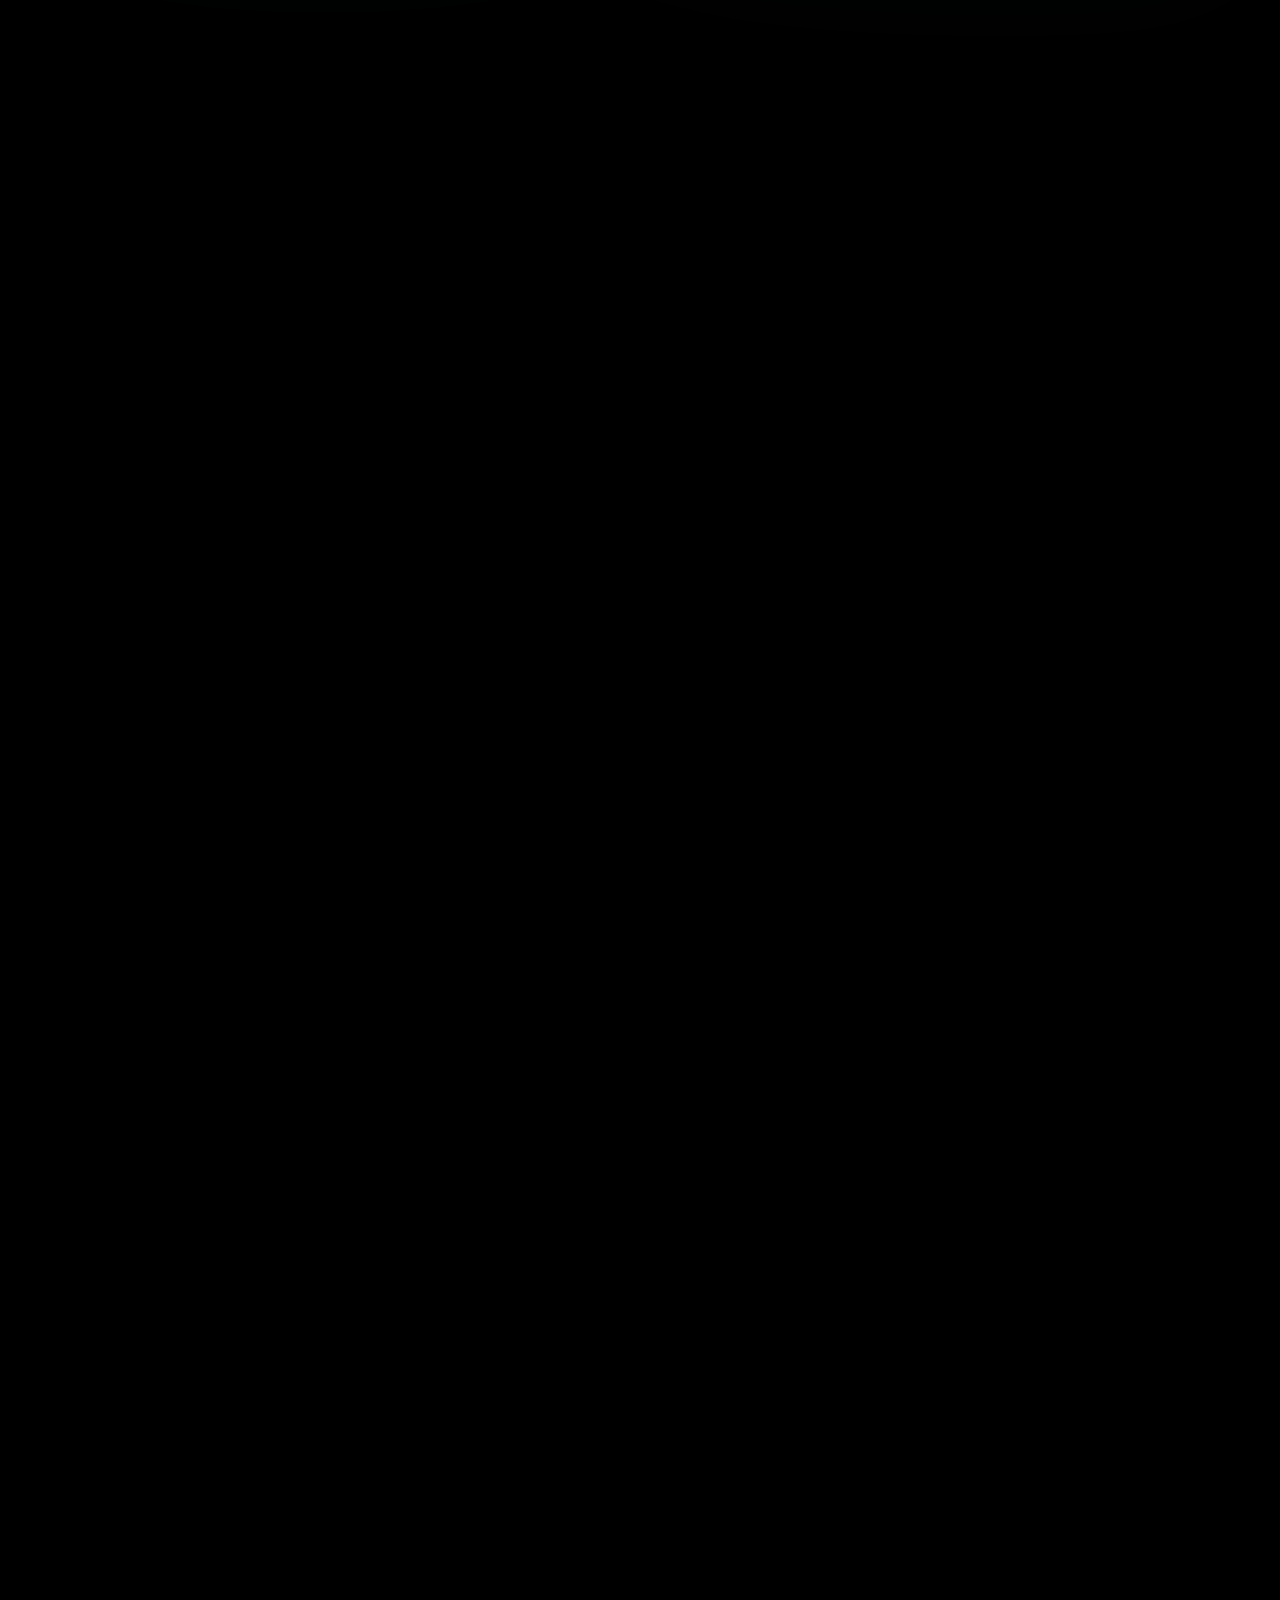
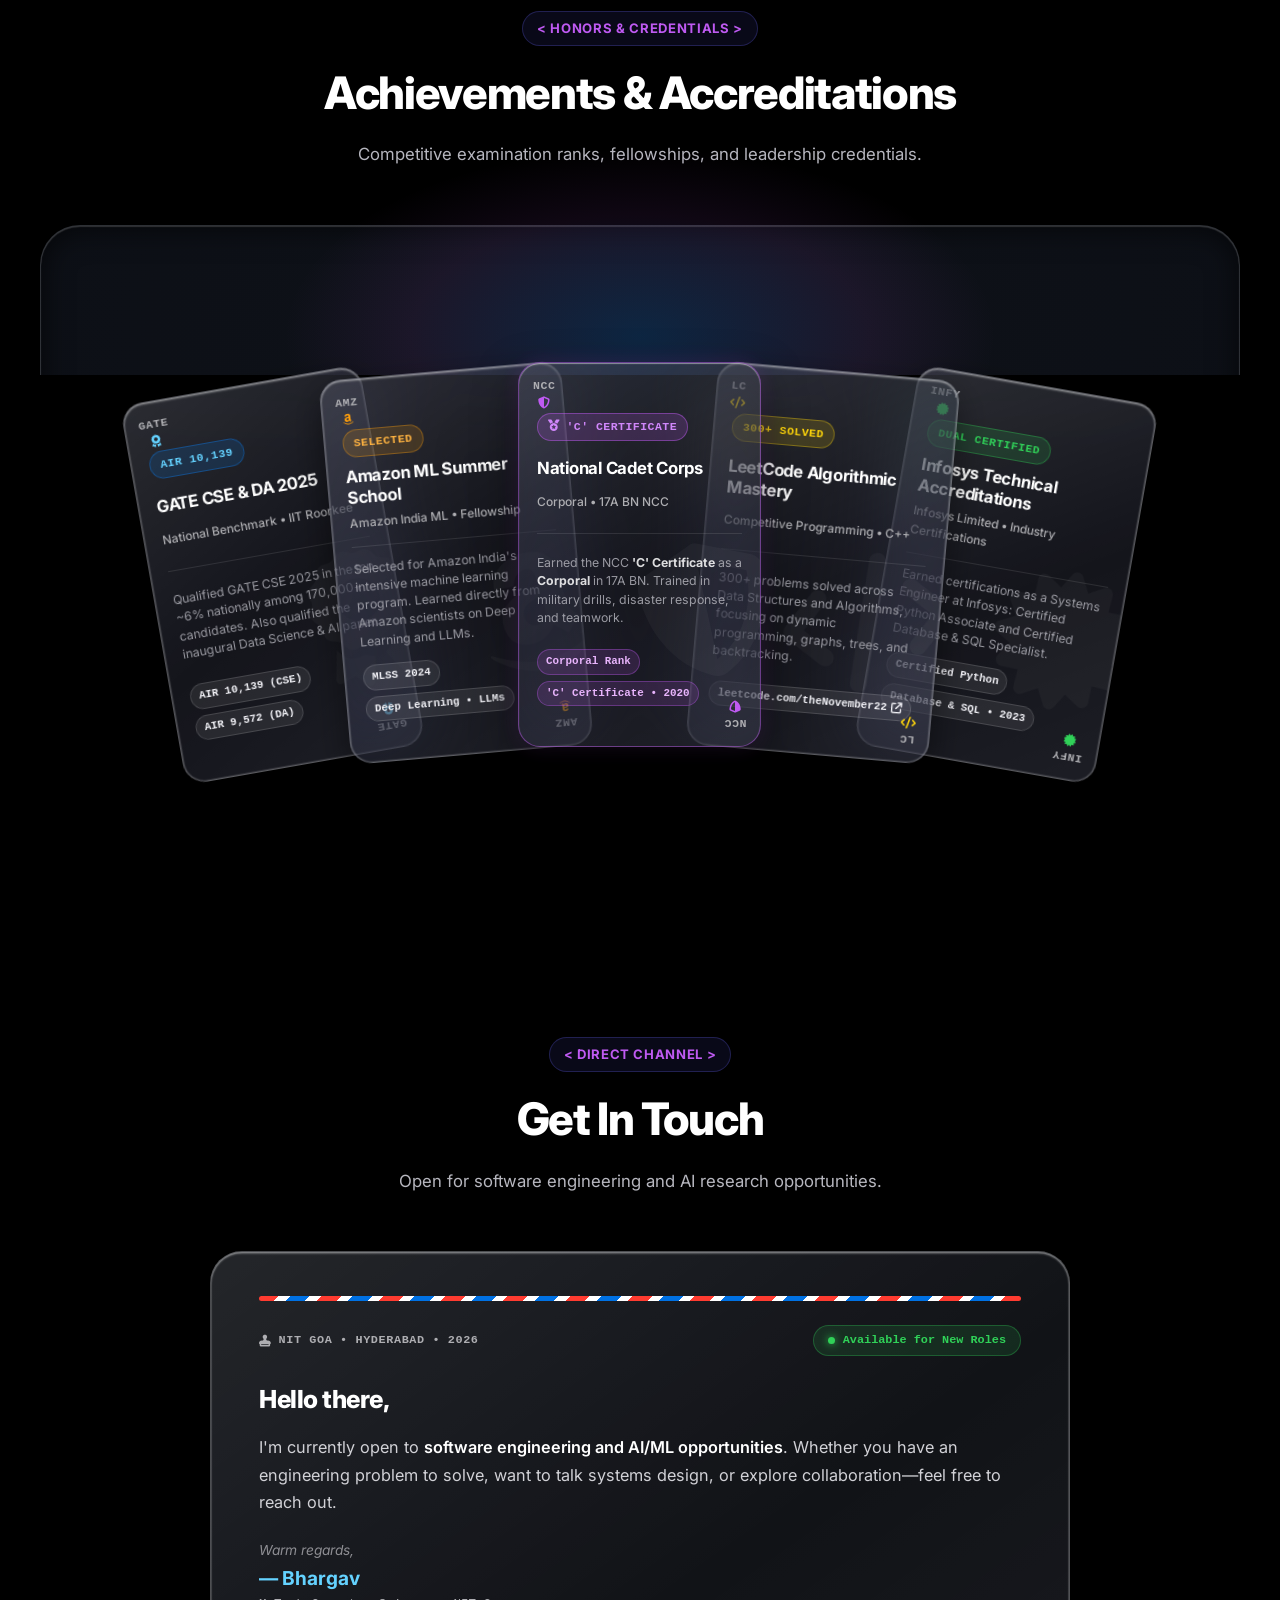
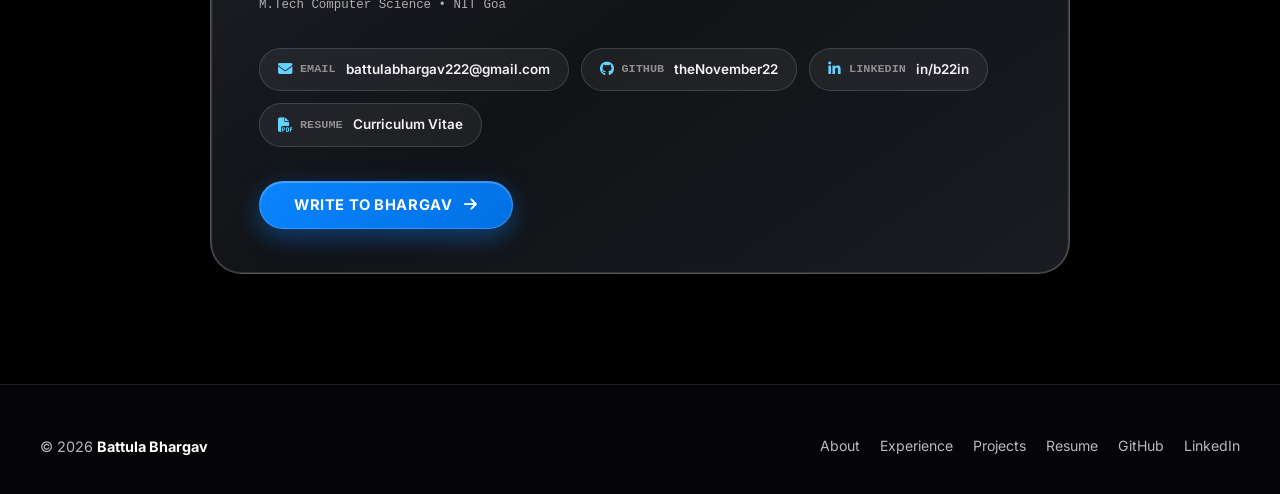
==== commit ba152986: "fix(ui): polish code block spacing/wrapping, light-mode contrast, badge clearance, and mobile nav ba" ====
--- a/index.html
+++ b/index.html
@@ -24,7 +24,7 @@
   <link rel="stylesheet" href="https://cdnjs.cloudflare.com/ajax/libs/font-awesome/6.5.2/css/all.min.css">
 
   <!-- Apple HIG Stylesheet -->
-  <link rel="stylesheet" href="styles.css?v=mobile1">
+  <link rel="stylesheet" href="styles.css?v=mobile2">
 </head>
 <body>
   <!-- Apple Subtle Ambient Glow Lights -->
--- a/styles.css
+++ b/styles.css
@@ -779,6 +779,11 @@
   display: flex;
   align-items: flex-start;
   white-space: pre;
+  padding-right: 18px;
+}
+
+.c-keyword {
+  margin-right: 0.45em;
 }
 
 .line-no {
@@ -2306,15 +2311,21 @@
 }
 
 .project-code-line {
-  display: flex;
-  align-items: flex-start;
+  display: block;
+  position: relative;
+  padding-left: 42px;
   white-space: pre-wrap;
-  word-break: break-word;
+  word-break: normal;
+  overflow-wrap: break-word;
 }
 
 .project-code-line .line-no {
-  min-width: 28px;
-  margin-right: 16px;
+  position: absolute;
+  left: 0;
+  top: 0;
+  width: 26px;
+  margin-right: 0;
+  text-align: right;
 }
 
 .project-desc-text {
@@ -2802,12 +2813,20 @@
   color: #111113;
 }
 
+body.light-theme .leaf-vein-svg {
+  opacity: 0.24;
+}
+
+body.light-theme .yggdrasil-leaf-pod:hover .leaf-vein-svg {
+  opacity: 0.48;
+}
+
 body.light-theme .leaf-vein-main {
-  stroke: rgba(4, 120, 87, 0.45);
+  stroke: rgba(4, 120, 87, 0.38);
 }
 
 body.light-theme .leaf-vein-lateral {
-  stroke: rgba(4, 120, 87, 0.22);
+  stroke: rgba(4, 120, 87, 0.18);
 }
 
 body.light-theme .yggdrasil-leaf-pod:hover .leaf-vein-main {
@@ -3025,7 +3044,7 @@
   display: flex;
   flex-direction: column;
   height: 100%;
-  padding: 38px 18px 36px;
+  padding: 50px 18px 40px;
   z-index: 3;
   justify-content: space-between;
   overflow: hidden;
@@ -3280,6 +3299,7 @@
 .letter-body-p {
   font-size: 1.02rem;
   line-height: 1.7;
+  text-wrap: pretty;
   color: #D1D1D6;
   margin-bottom: 22px;
 }
@@ -3410,6 +3430,13 @@
   background: rgba(255, 255, 255, 0.12);
   border-color: rgba(255, 255, 255, 0.3);
   box-shadow: 0 4px 14px rgba(0, 0, 0, 0.3);
+}
+
+body.light-theme .btn-write-cta.active {
+  background: rgba(130, 136, 150, 0.22);
+  border-color: rgba(0, 0, 0, 0.22);
+  color: #111113;
+  box-shadow: inset 0 1px 1px rgba(255, 255, 255, 0.8), 0 4px 12px rgba(0, 0, 0, 0.08);
 }
 
 /* Initially Hidden Form Panel (Smooth Expandable) */
@@ -4618,13 +4645,21 @@
   color: #111113;
 }
 
-@media (max-width: 900px) {
+@media (max-width: 1024px) {
+  .nav-menu {
+    background: rgba(16, 20, 30, 0.92) !important;
+    backdrop-filter: blur(44px) saturate(210%) !important;
+    -webkit-backdrop-filter: blur(44px) saturate(210%) !important;
+    border: 1px solid rgba(255, 255, 255, 0.22) !important;
+    box-shadow: inset 0 1.5px 2px rgba(255, 255, 255, 0.24), 0 24px 60px rgba(0, 0, 0, 0.72) !important;
+  }
+
   body.light-theme .nav-menu {
-    background: rgba(255, 255, 255, 0.88);
-    backdrop-filter: blur(36px) saturate(200%);
-    -webkit-backdrop-filter: blur(36px) saturate(200%);
-    border: 1px solid rgba(255, 255, 255, 0.9);
-    box-shadow: inset 0 1px 1px rgba(255, 255, 255, 0.95), 0 16px 40px rgba(0, 0, 0, 0.1);
+    background: rgba(235, 238, 245, 0.93) !important;
+    backdrop-filter: blur(44px) saturate(210%) !important;
+    -webkit-backdrop-filter: blur(44px) saturate(210%) !important;
+    border: 1px solid rgba(255, 255, 255, 0.94) !important;
+    box-shadow: inset 0 1.5px 2px #FFFFFF, 0 0 0 0.75px rgba(0, 0, 0, 0.14), 0 22px 54px rgba(0, 0, 0, 0.16) !important;
   }
 }
 
@@ -5197,11 +5232,19 @@
 }
 
 body.light-theme .card-desc {
-  color: #4B4B52;
-}
-
-body.light-theme .card-desc strong {
+  color: #2C2C34;
+}
+
+body.light-theme .playing-card:hover .card-desc,
+body.light-theme .playing-card.card-lifted .card-desc {
+  opacity: 1;
   color: #111113;
+}
+
+body.light-theme .card-desc strong,
+body.light-theme .playing-card:hover .card-desc strong,
+body.light-theme .playing-card.card-lifted .card-desc strong {
+  color: #000000;
 }
 
 body.light-theme .card-corner-index {
@@ -5993,10 +6036,13 @@
     line-height: 1.65;
   }
 
+  .project-code-line {
+    padding-left: 32px;
+  }
+
   .project-code-line .line-no {
-    min-width: 22px;
-    margin-right: 10px;
-    flex-shrink: 0;
+    width: 22px;
+    margin-right: 0;
   }
 
   .project-window-footer {
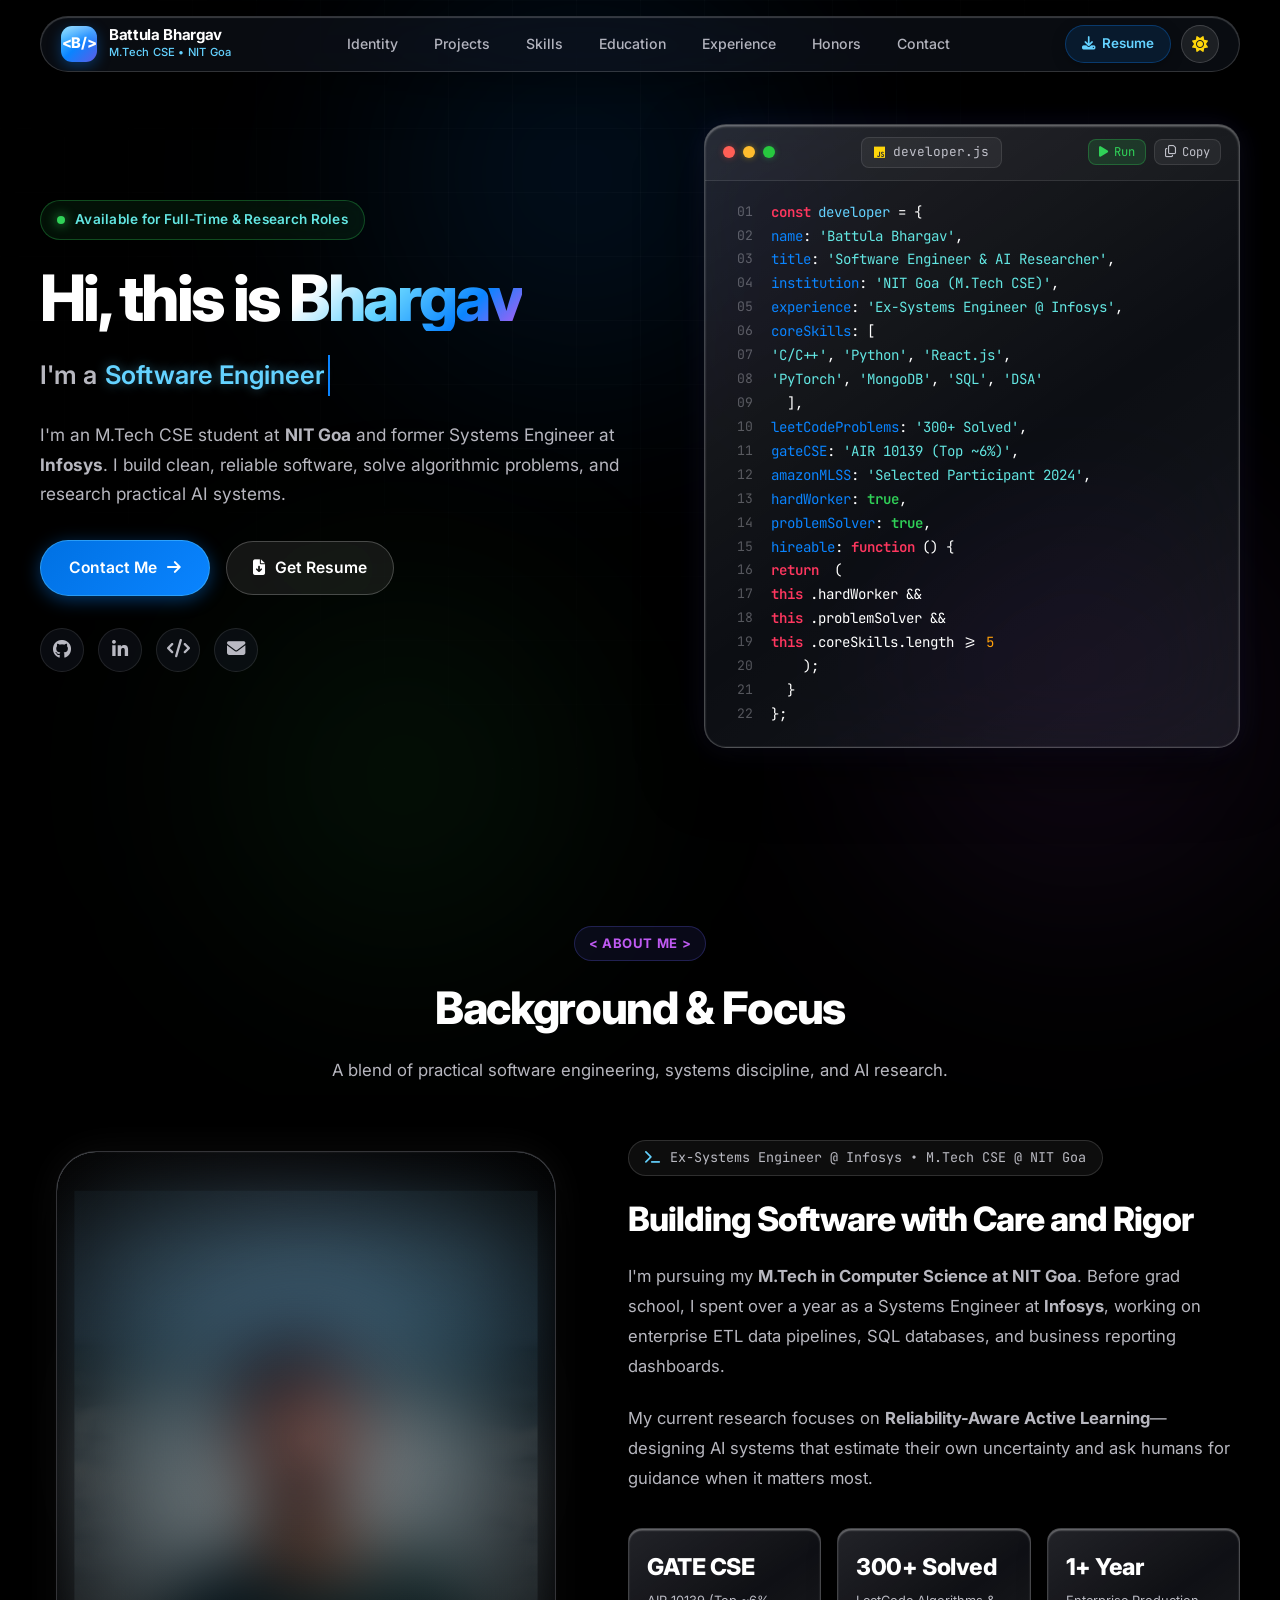
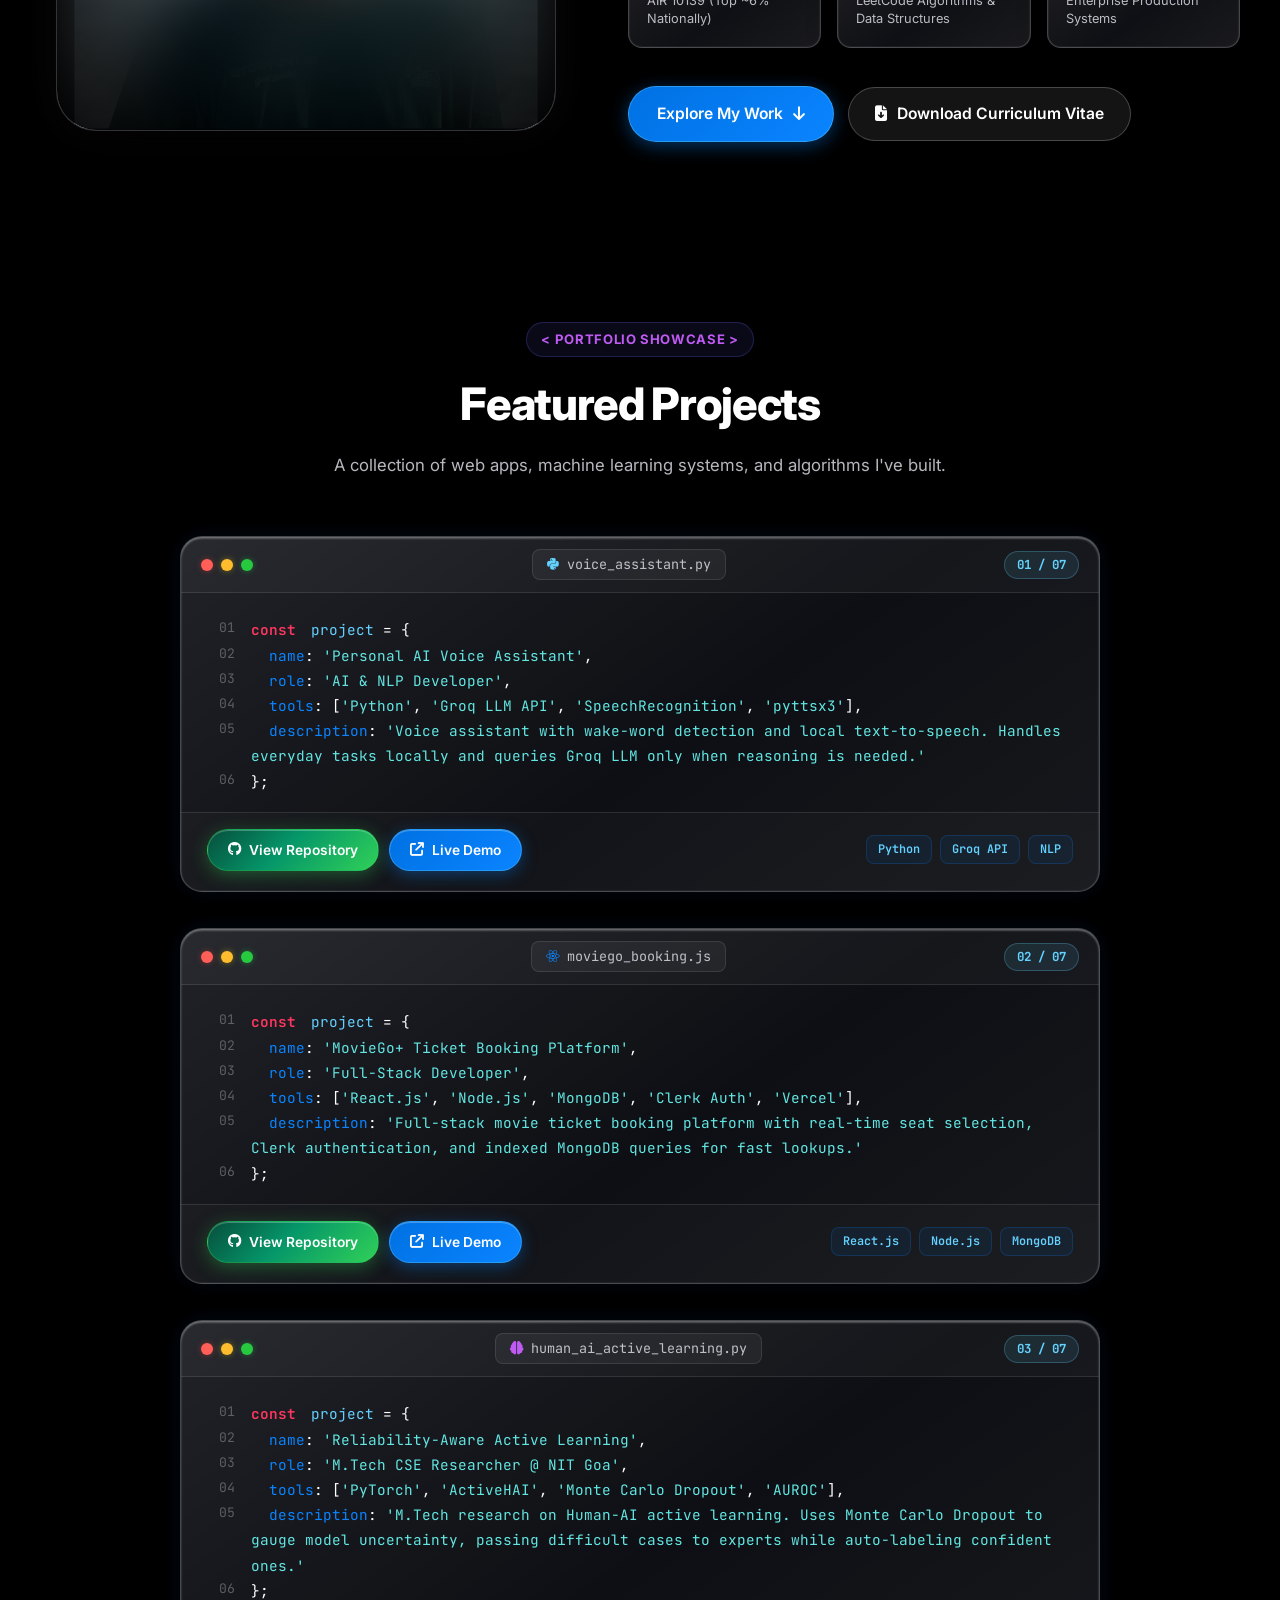
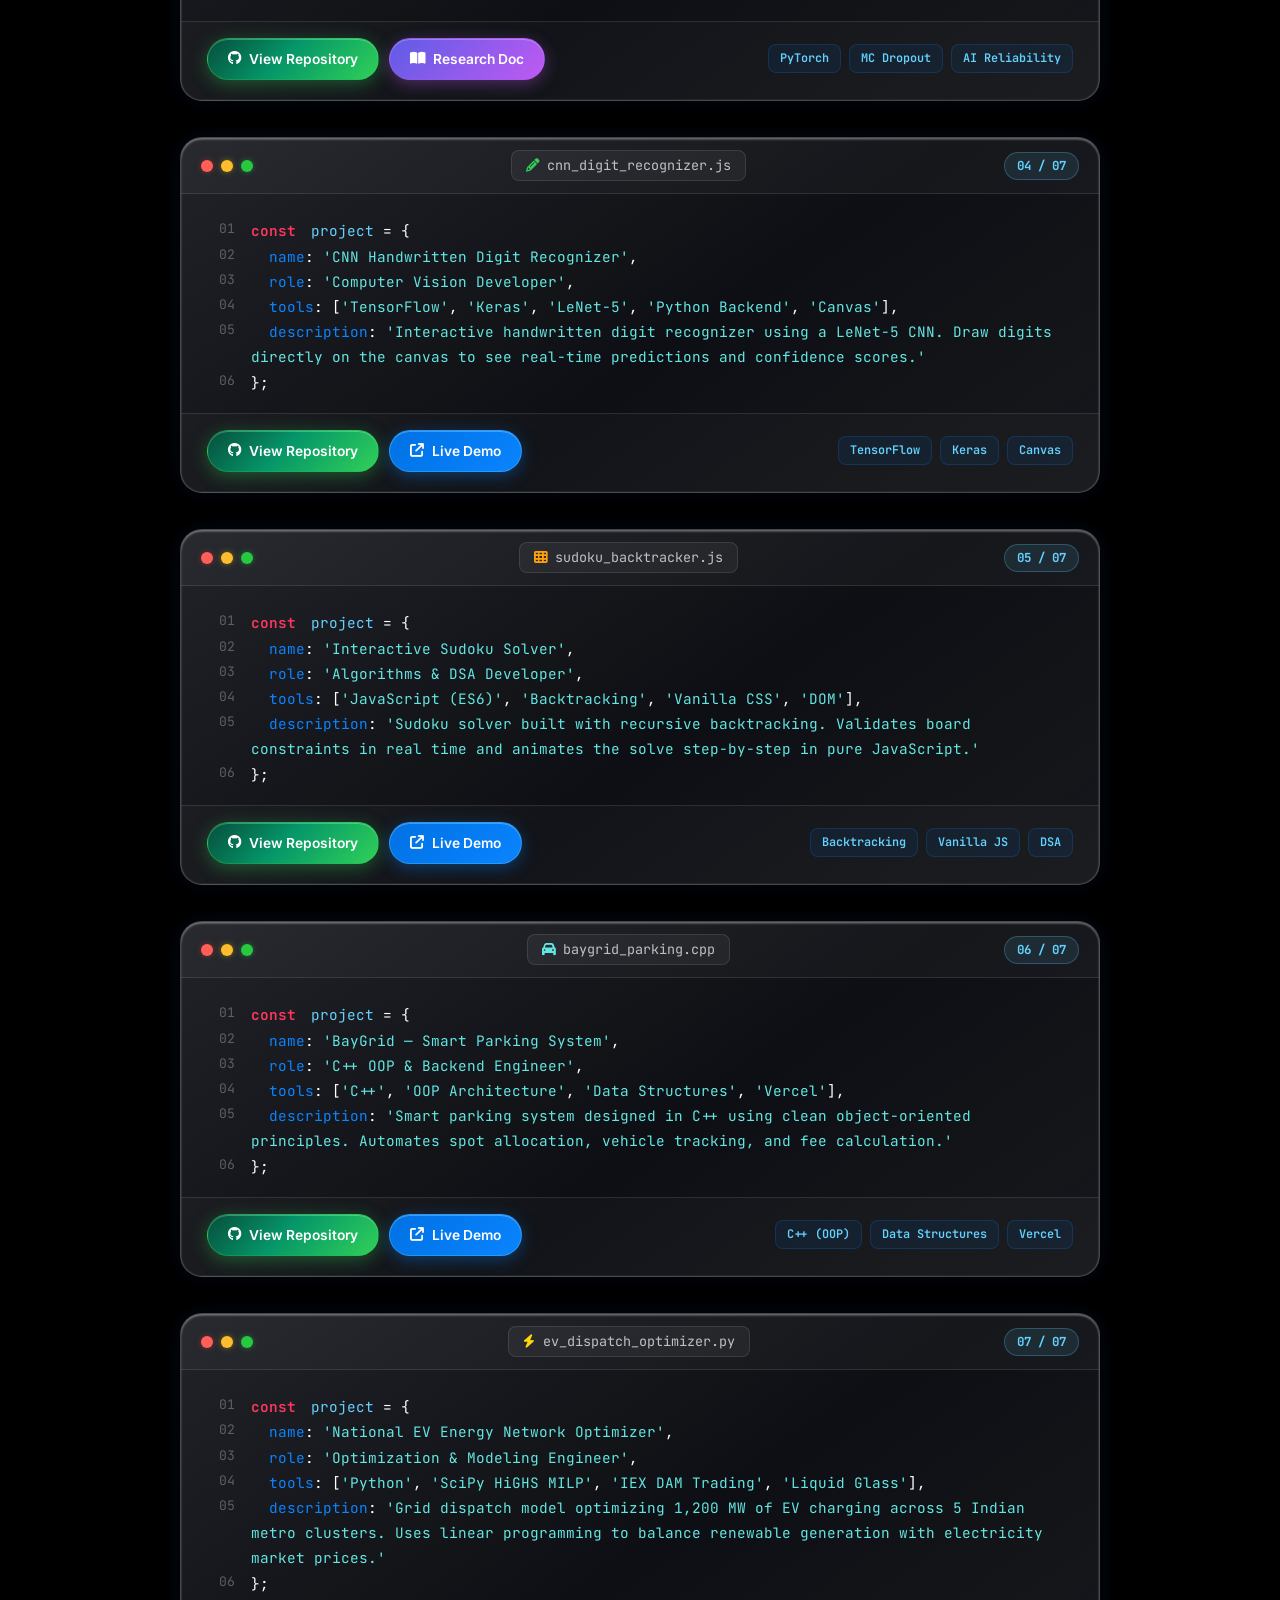
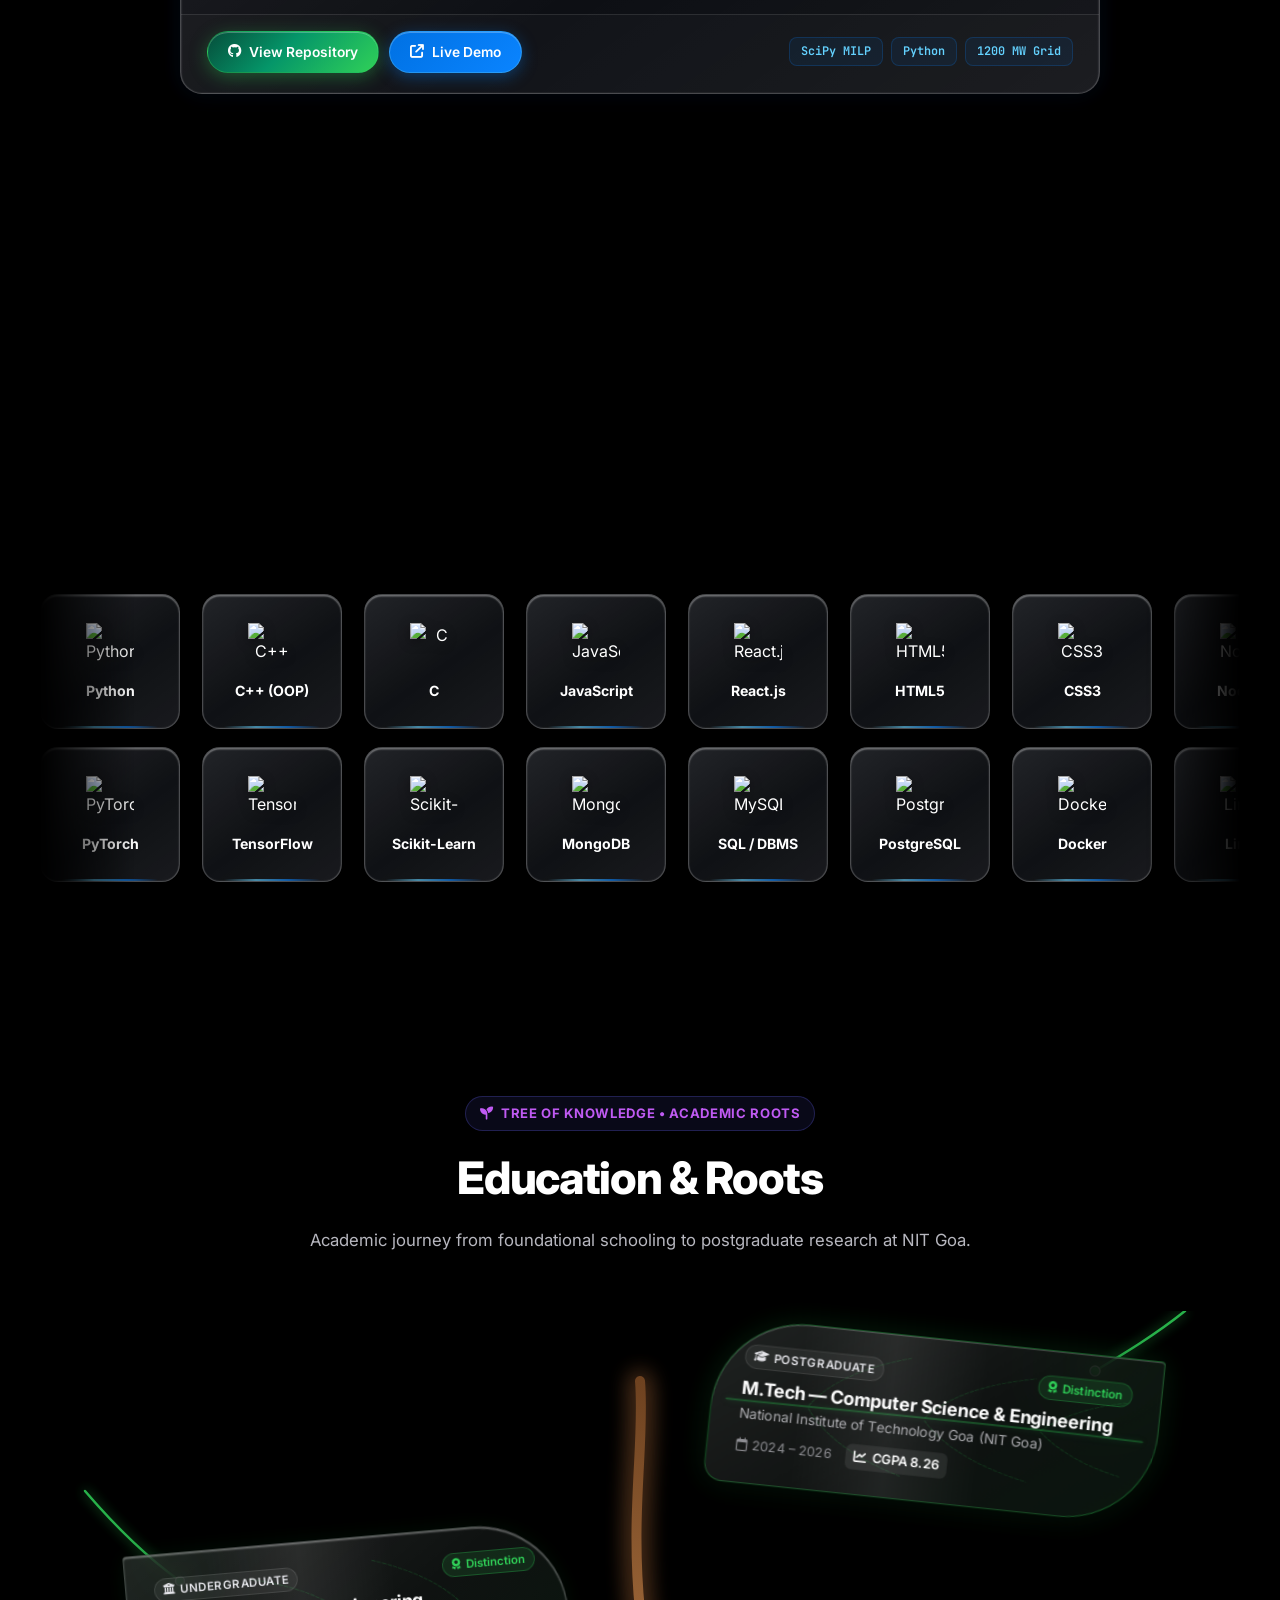
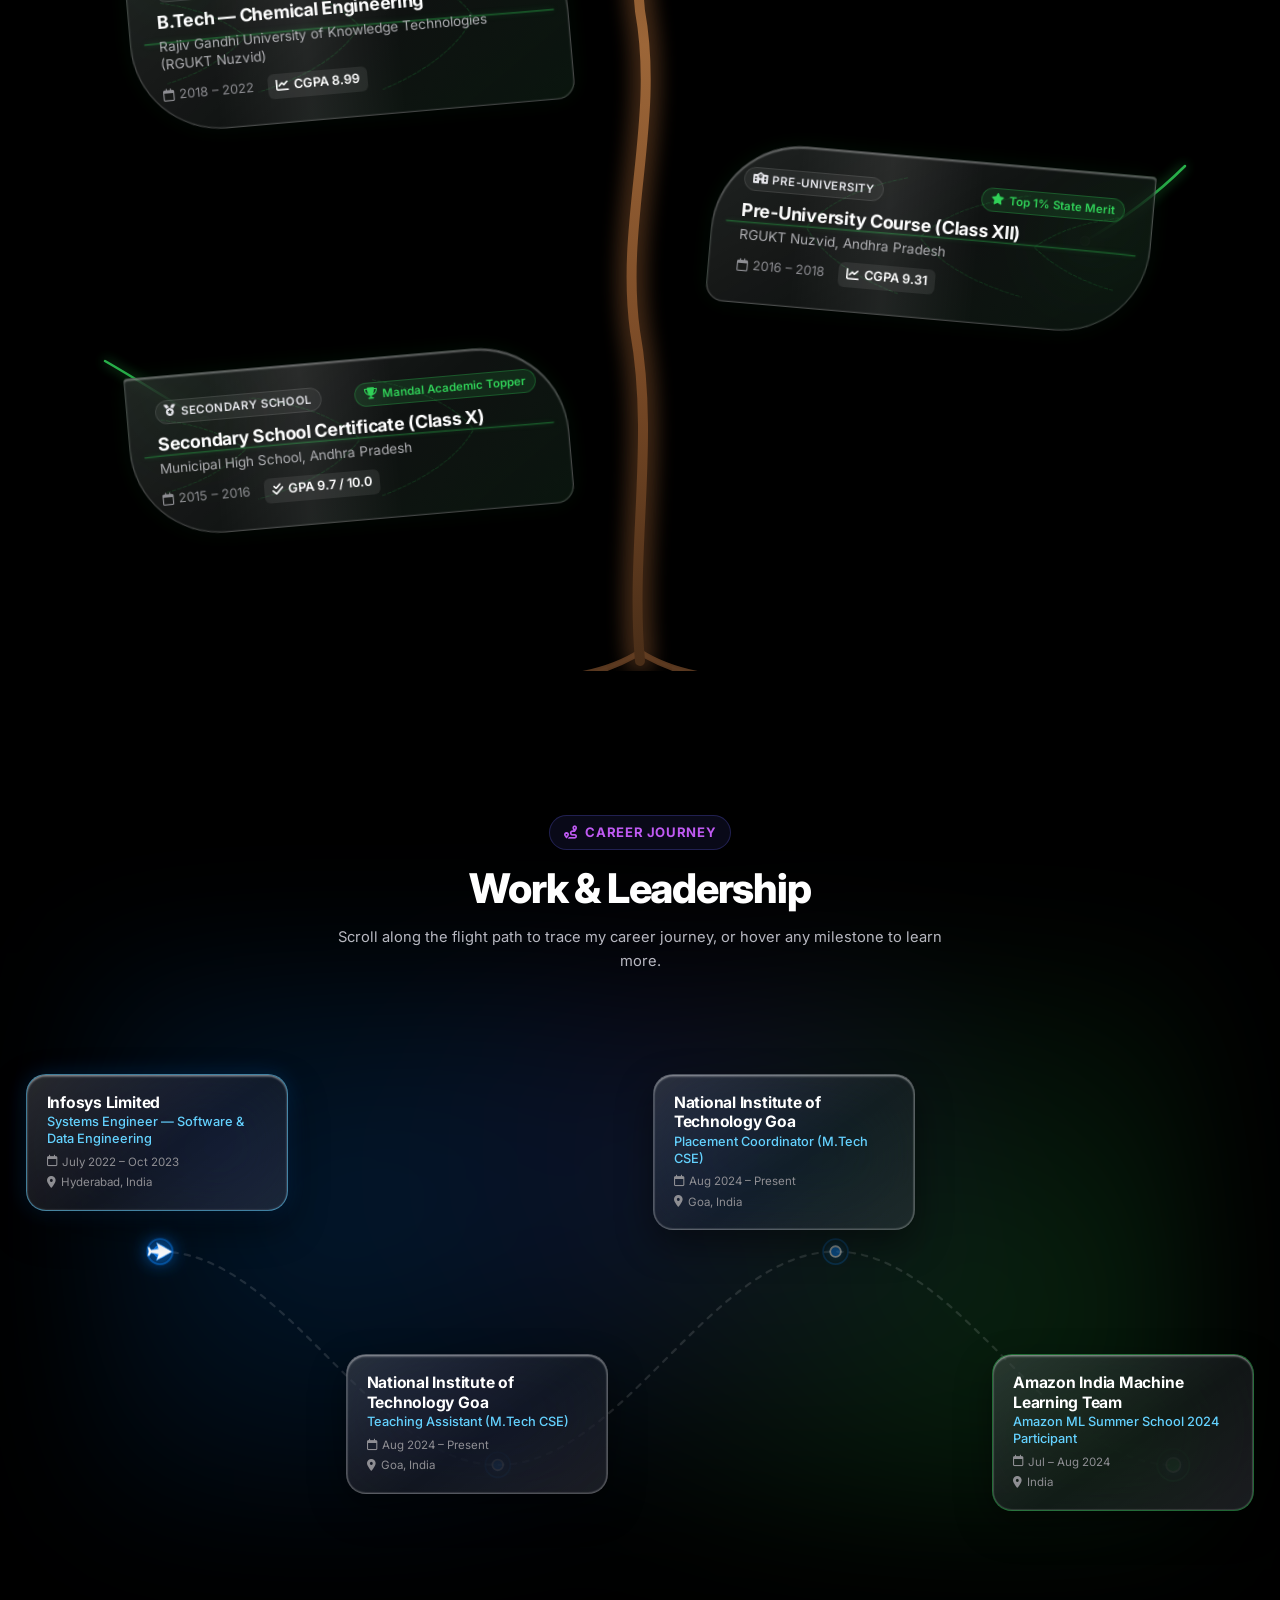
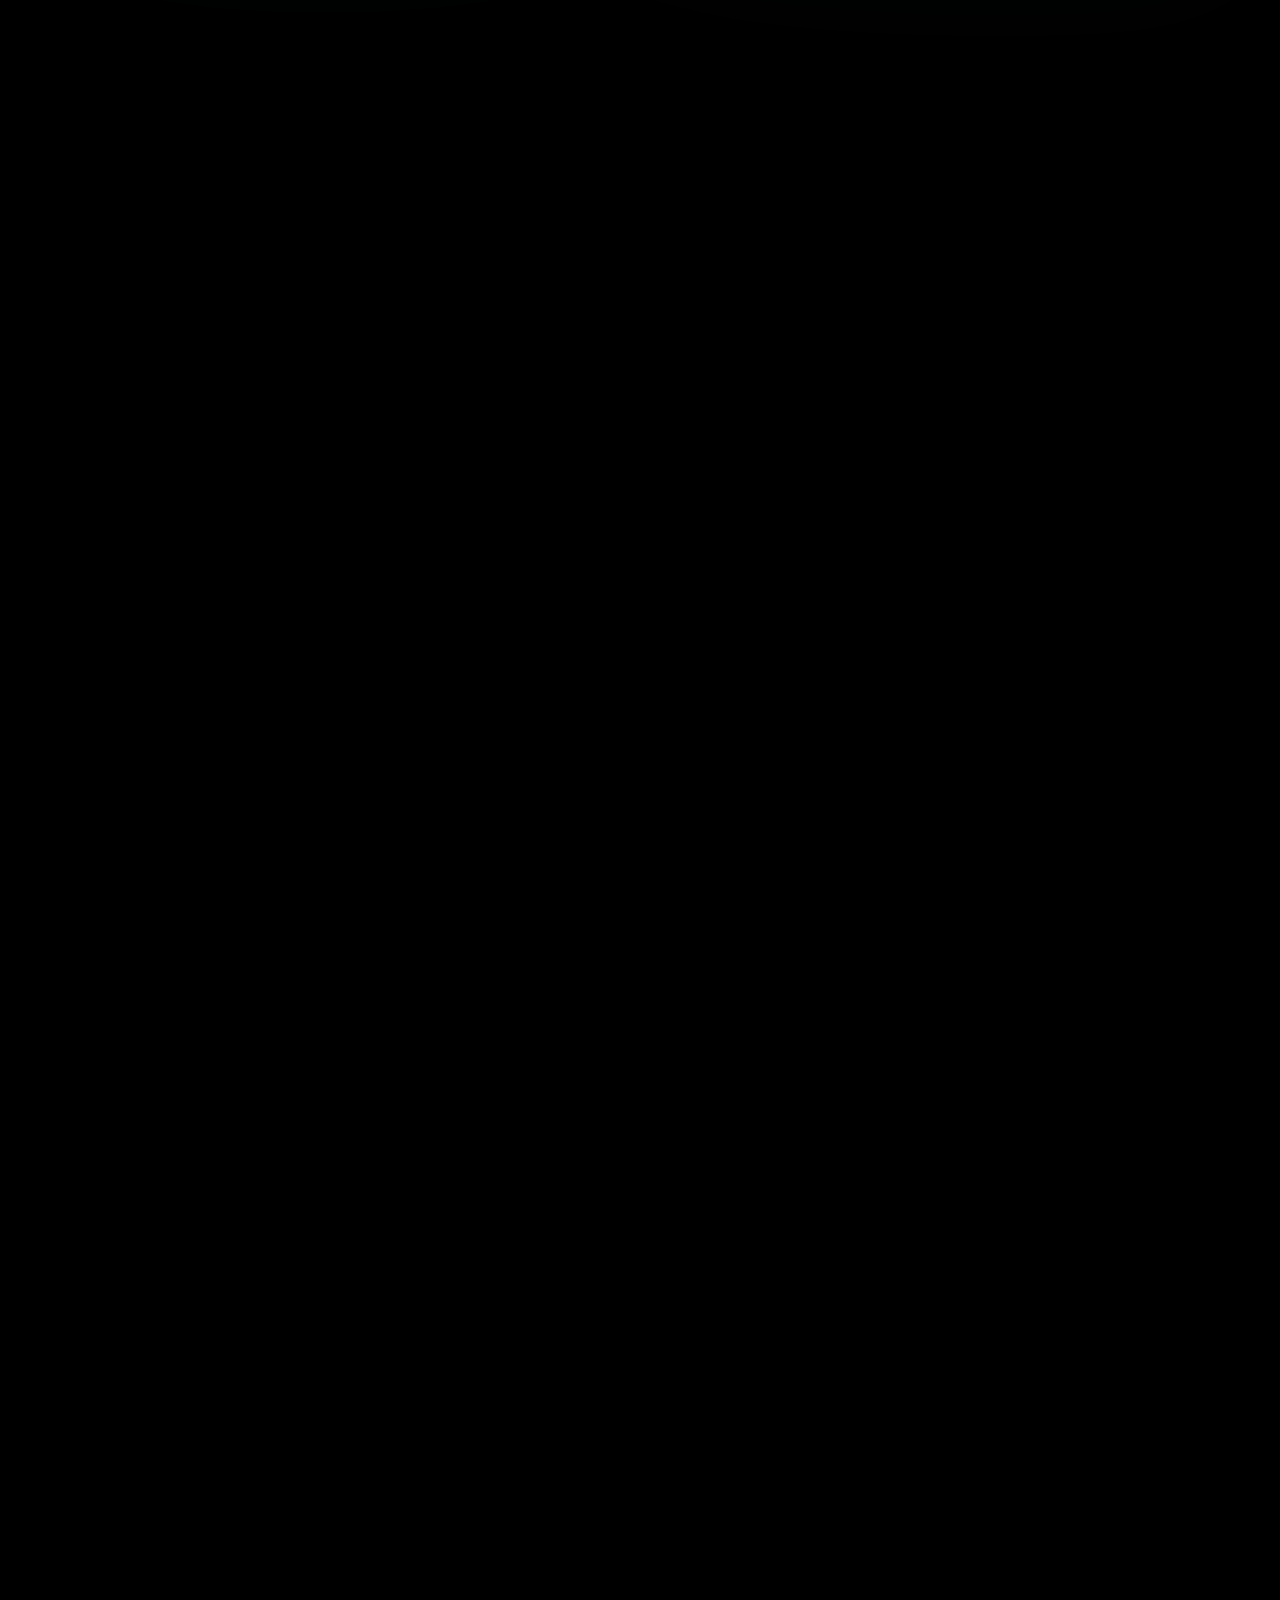
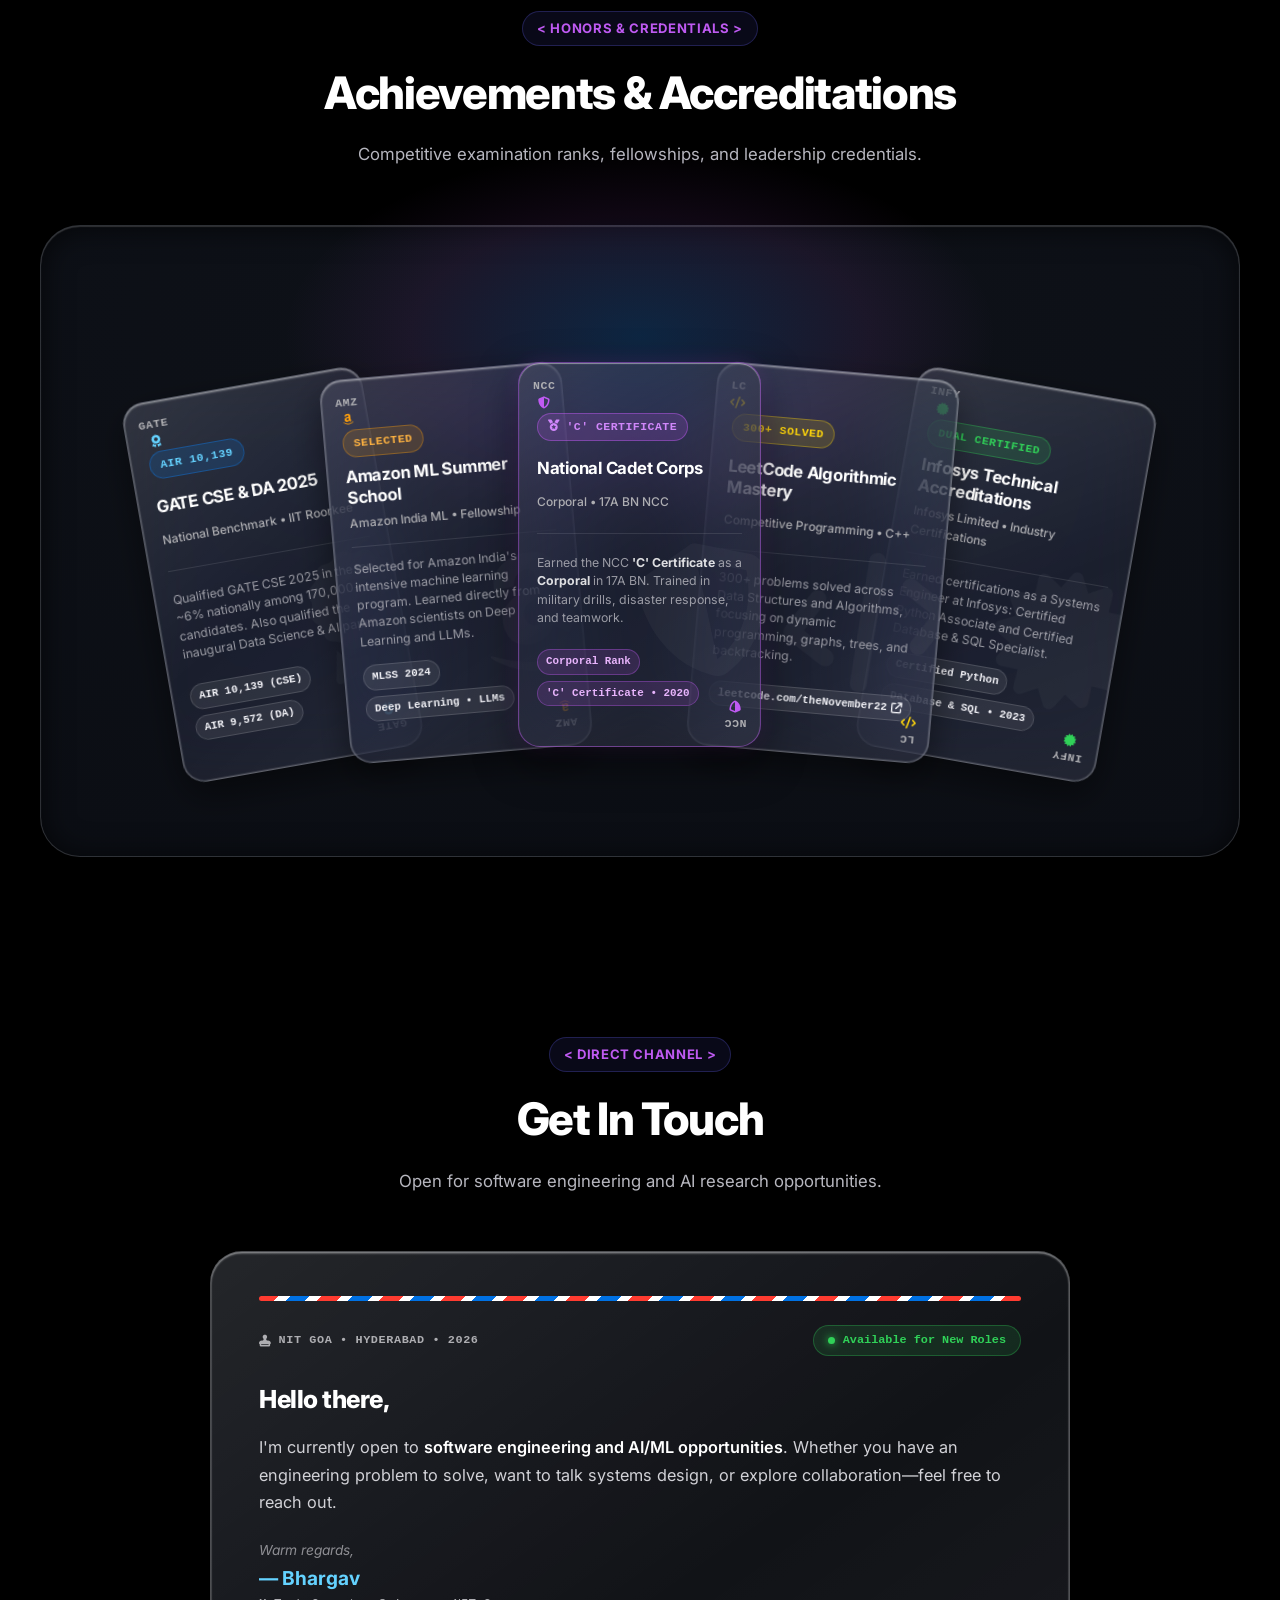
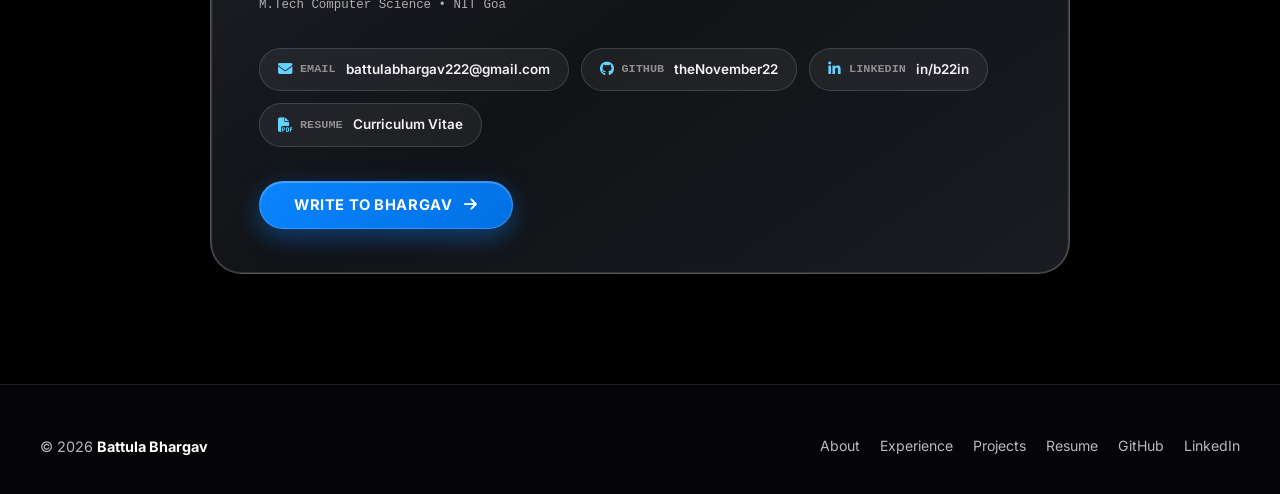
==== commit 42473463: "fix(mobile): make mobile nav drawer backdrop near-opaque to prevent underlying hero text bleed-throu" ====
--- a/index.html
+++ b/index.html
@@ -24,7 +24,7 @@
   <link rel="stylesheet" href="https://cdnjs.cloudflare.com/ajax/libs/font-awesome/6.5.2/css/all.min.css">
 
   <!-- Apple HIG Stylesheet -->
-  <link rel="stylesheet" href="styles.css?v=mobile2">
+  <link rel="stylesheet" href="styles.css?v=mobile3">
 </head>
 <body>
   <!-- Apple Subtle Ambient Glow Lights -->
--- a/styles.css
+++ b/styles.css
@@ -4647,18 +4647,18 @@
 
 @media (max-width: 1024px) {
   .nav-menu {
-    background: rgba(16, 20, 30, 0.92) !important;
+    background: rgba(12, 14, 22, 0.97) !important;
     backdrop-filter: blur(44px) saturate(210%) !important;
     -webkit-backdrop-filter: blur(44px) saturate(210%) !important;
     border: 1px solid rgba(255, 255, 255, 0.22) !important;
-    box-shadow: inset 0 1.5px 2px rgba(255, 255, 255, 0.24), 0 24px 60px rgba(0, 0, 0, 0.72) !important;
+    box-shadow: inset 0 1.5px 2px rgba(255, 255, 255, 0.24), 0 24px 60px rgba(0, 0, 0, 0.78) !important;
   }
 
   body.light-theme .nav-menu {
-    background: rgba(235, 238, 245, 0.93) !important;
+    background: rgba(242, 244, 249, 0.97) !important;
     backdrop-filter: blur(44px) saturate(210%) !important;
     -webkit-backdrop-filter: blur(44px) saturate(210%) !important;
-    border: 1px solid rgba(255, 255, 255, 0.94) !important;
+    border: 1px solid rgba(255, 255, 255, 0.96) !important;
     box-shadow: inset 0 1.5px 2px #FFFFFF, 0 0 0 0.75px rgba(0, 0, 0, 0.14), 0 22px 54px rgba(0, 0, 0, 0.16) !important;
   }
 }
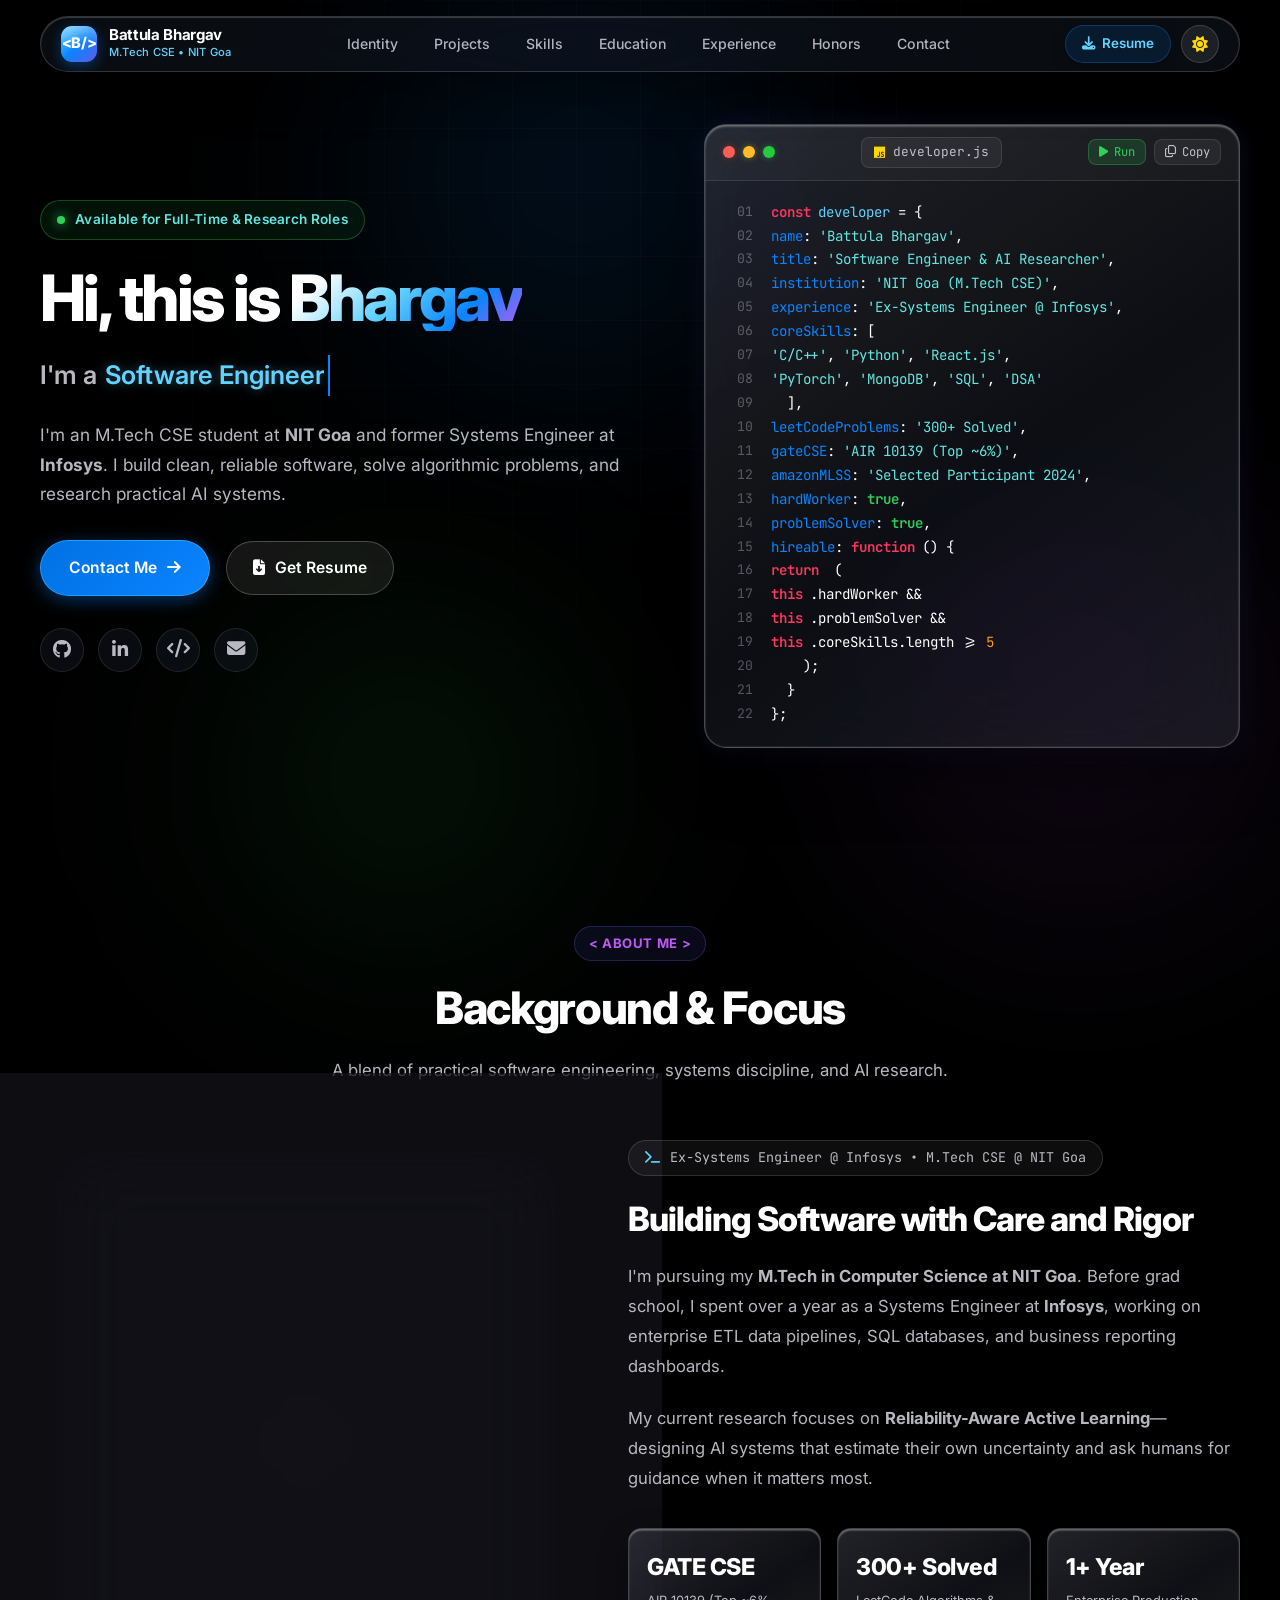
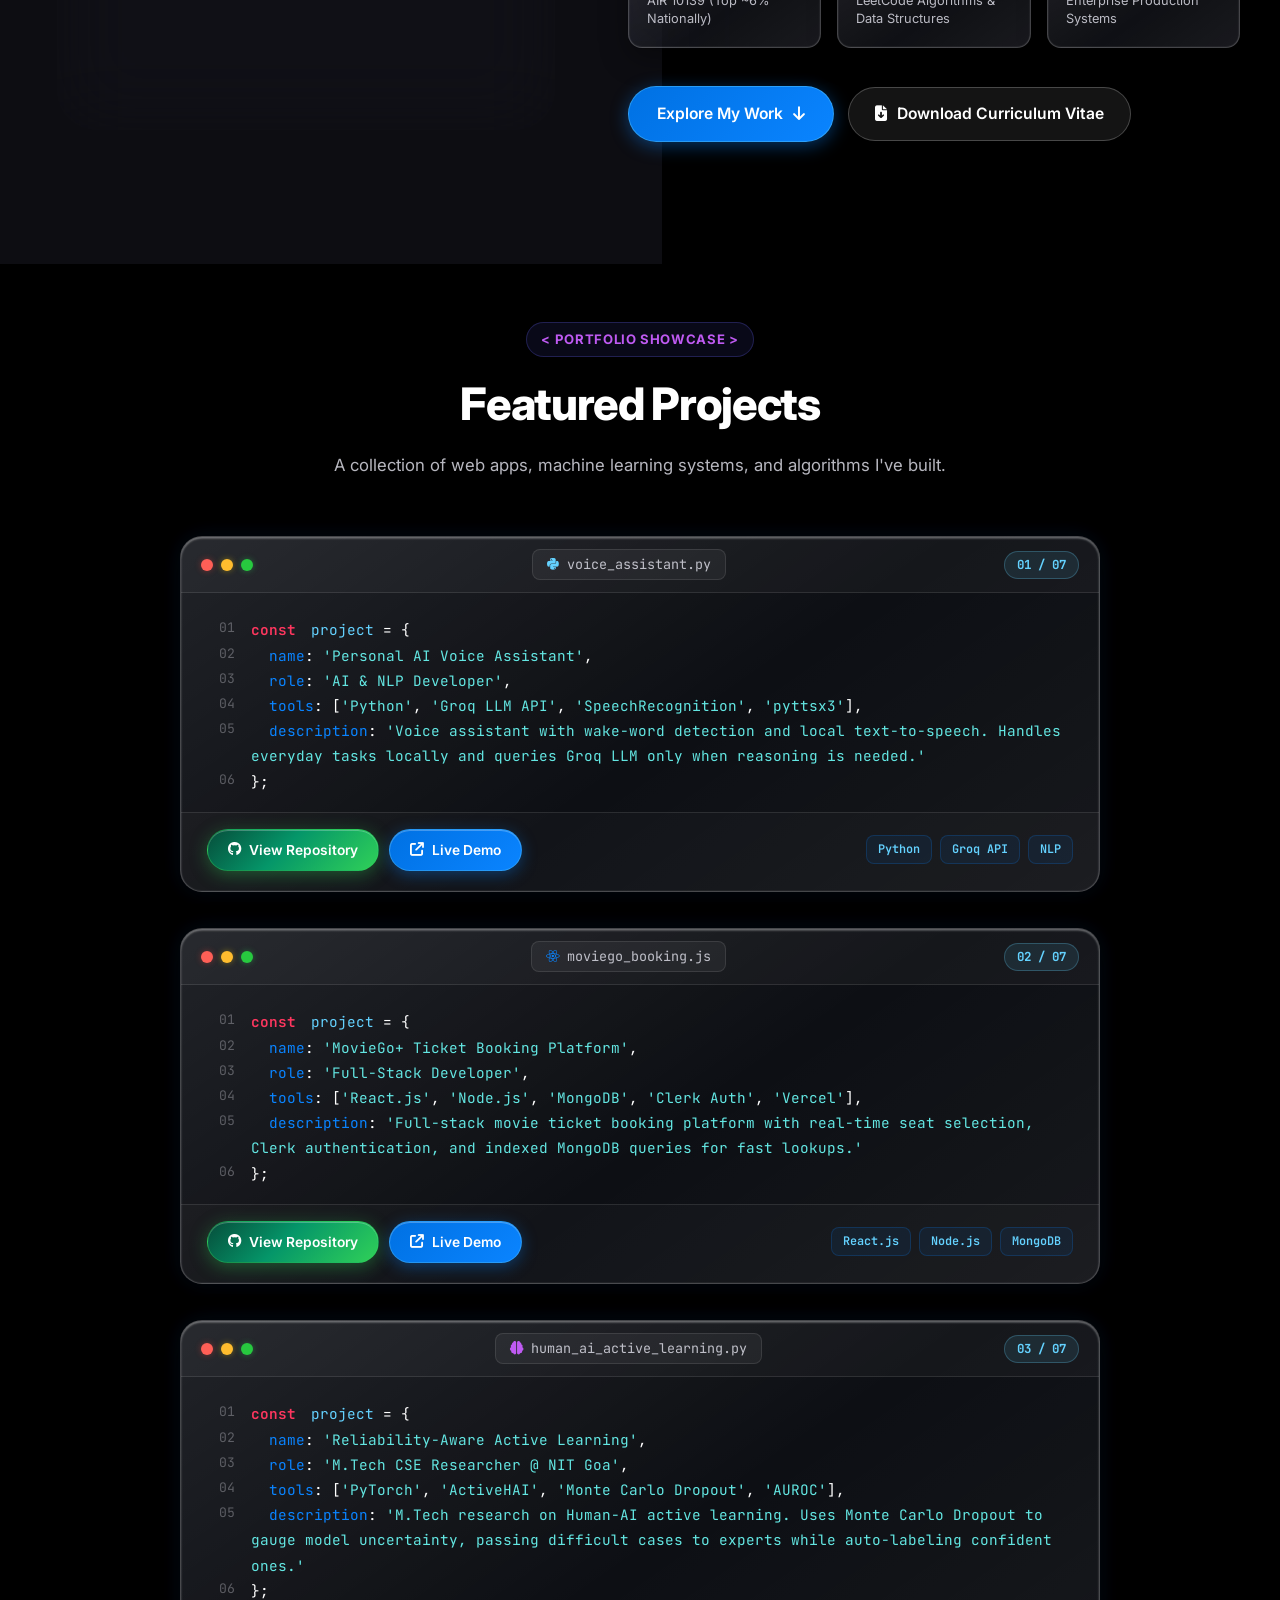
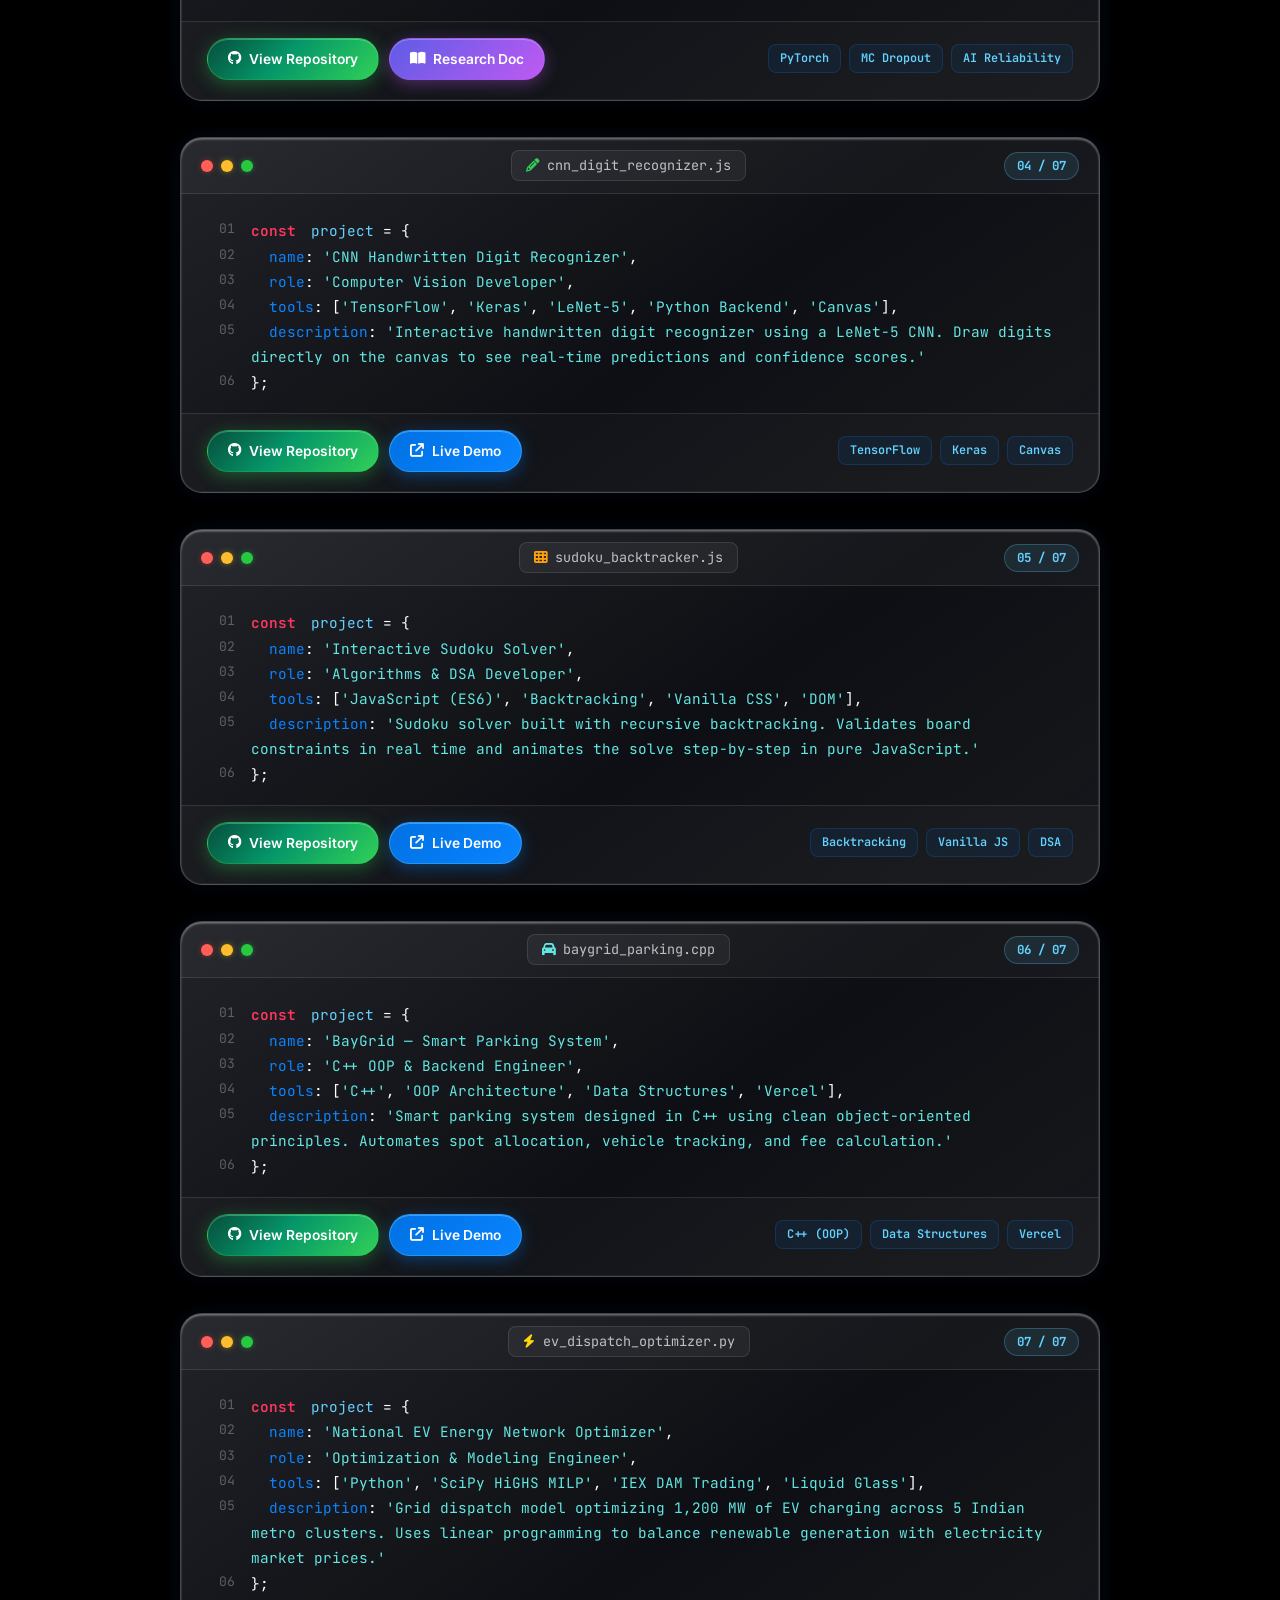
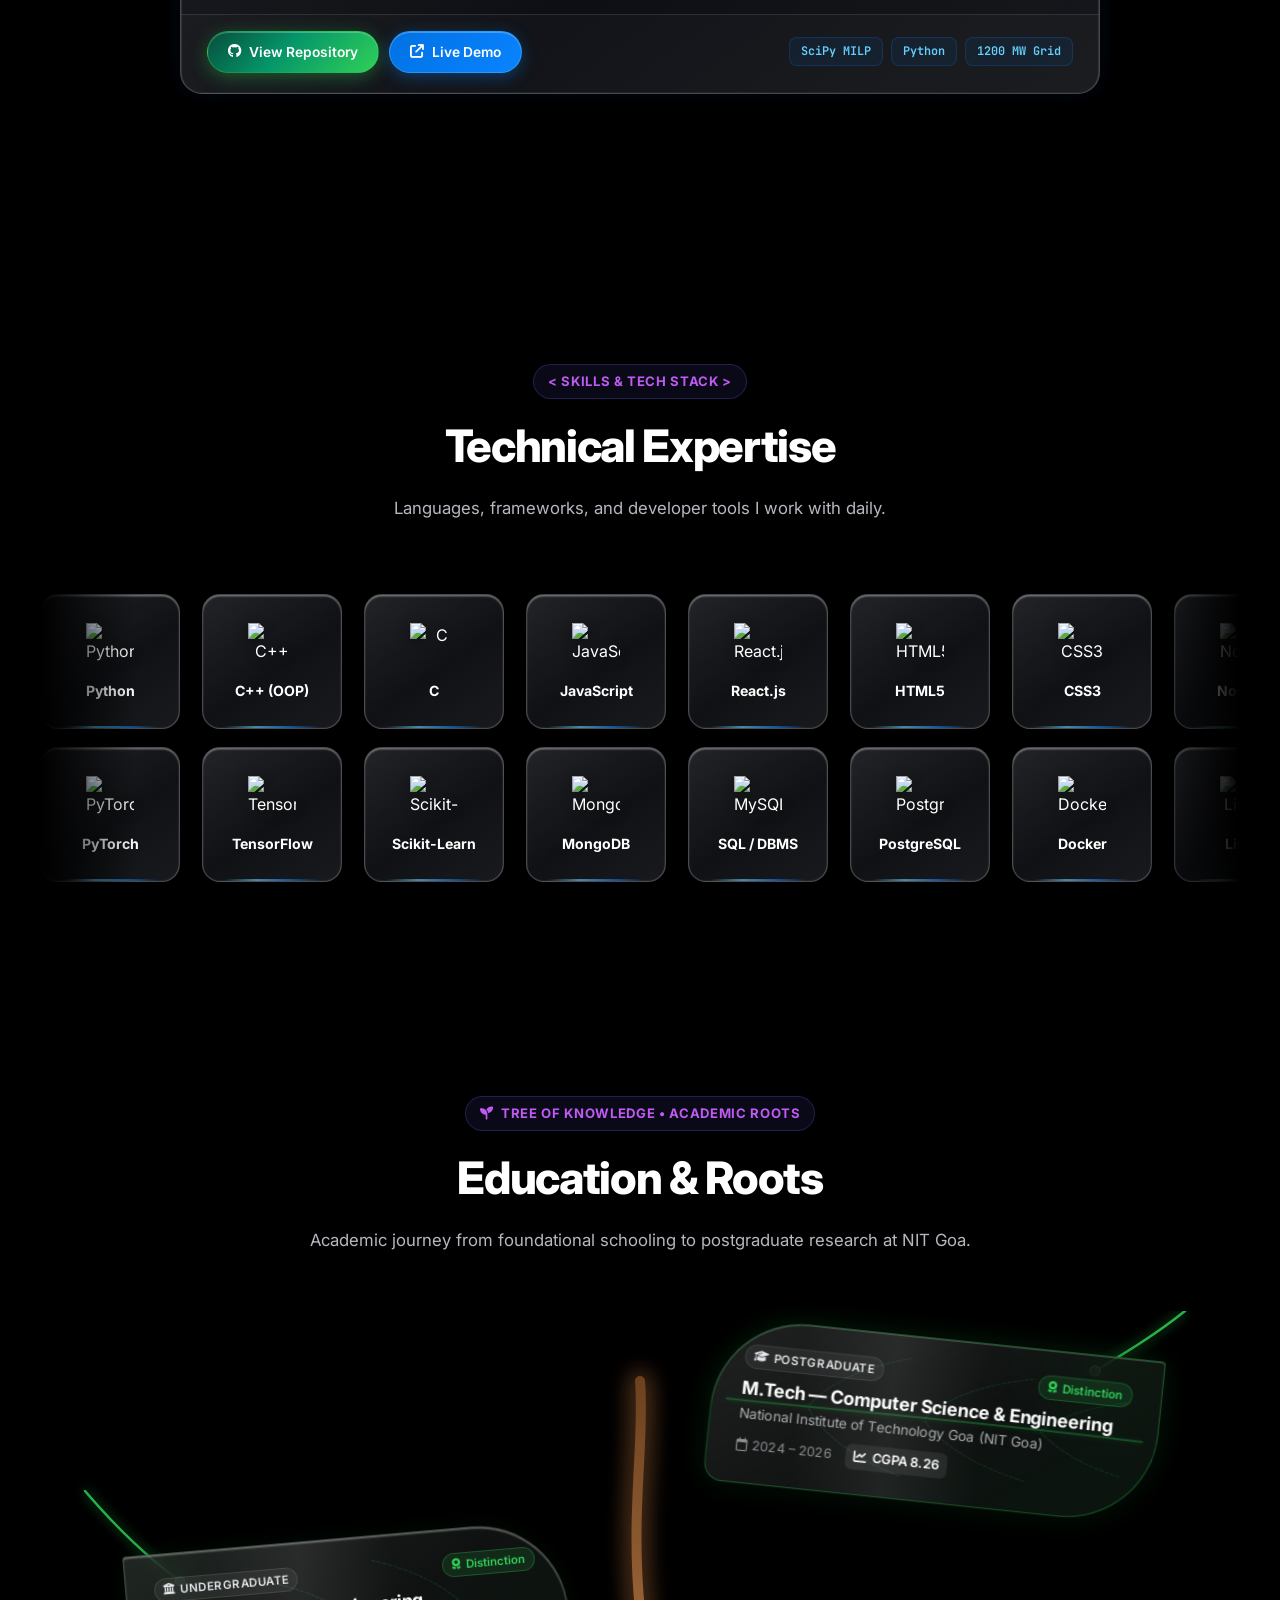
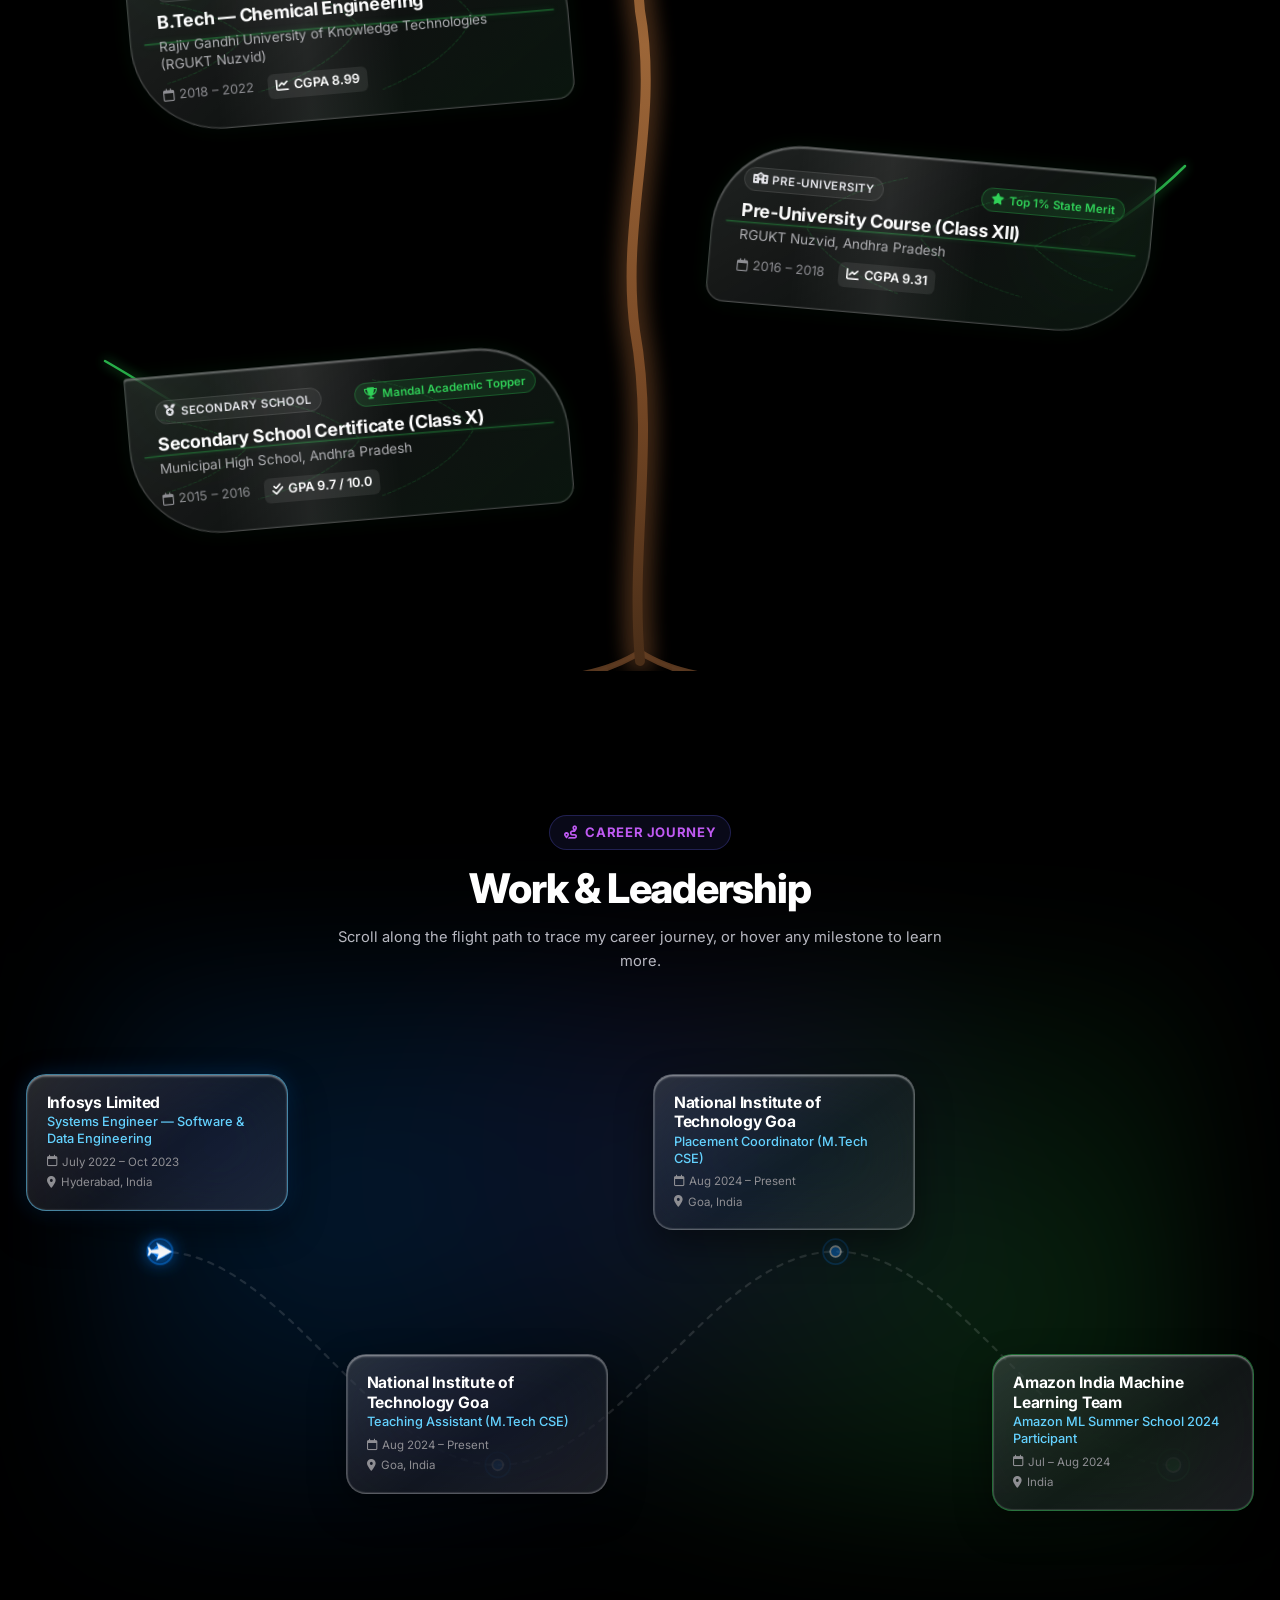
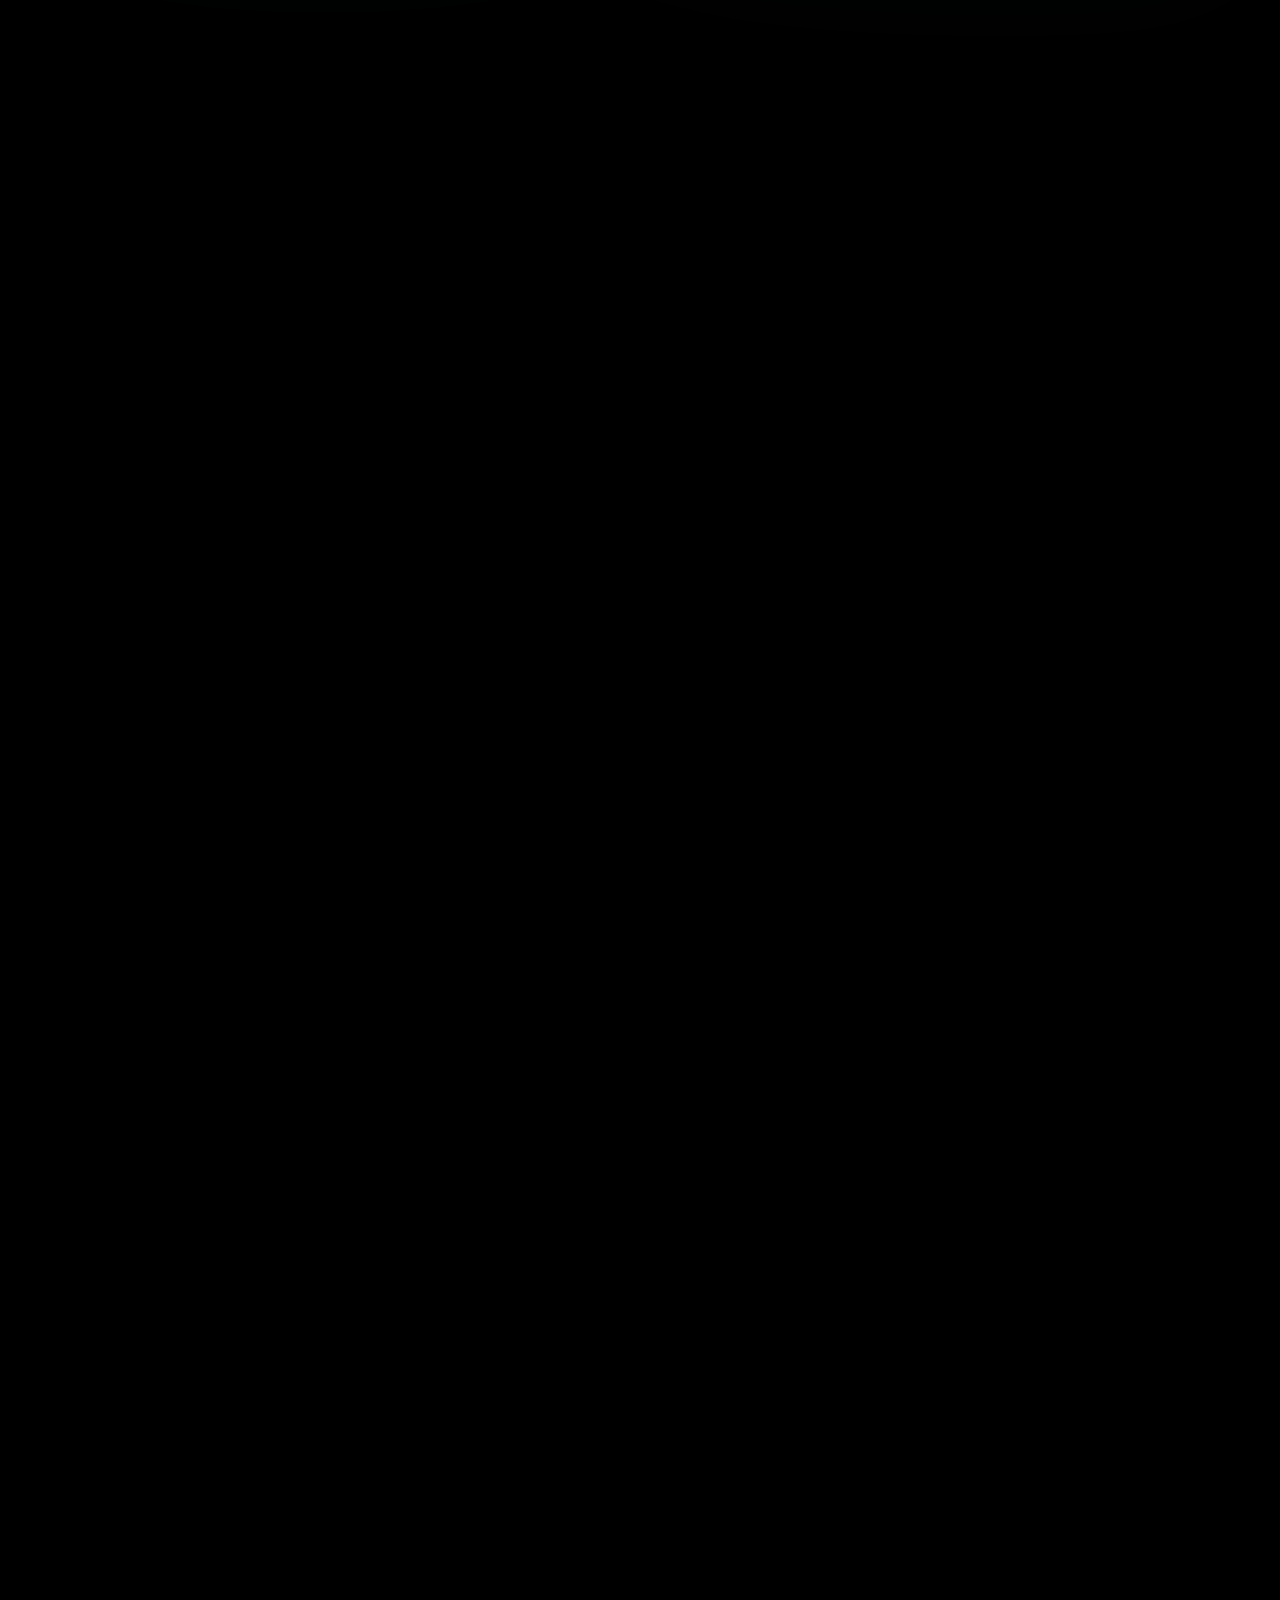
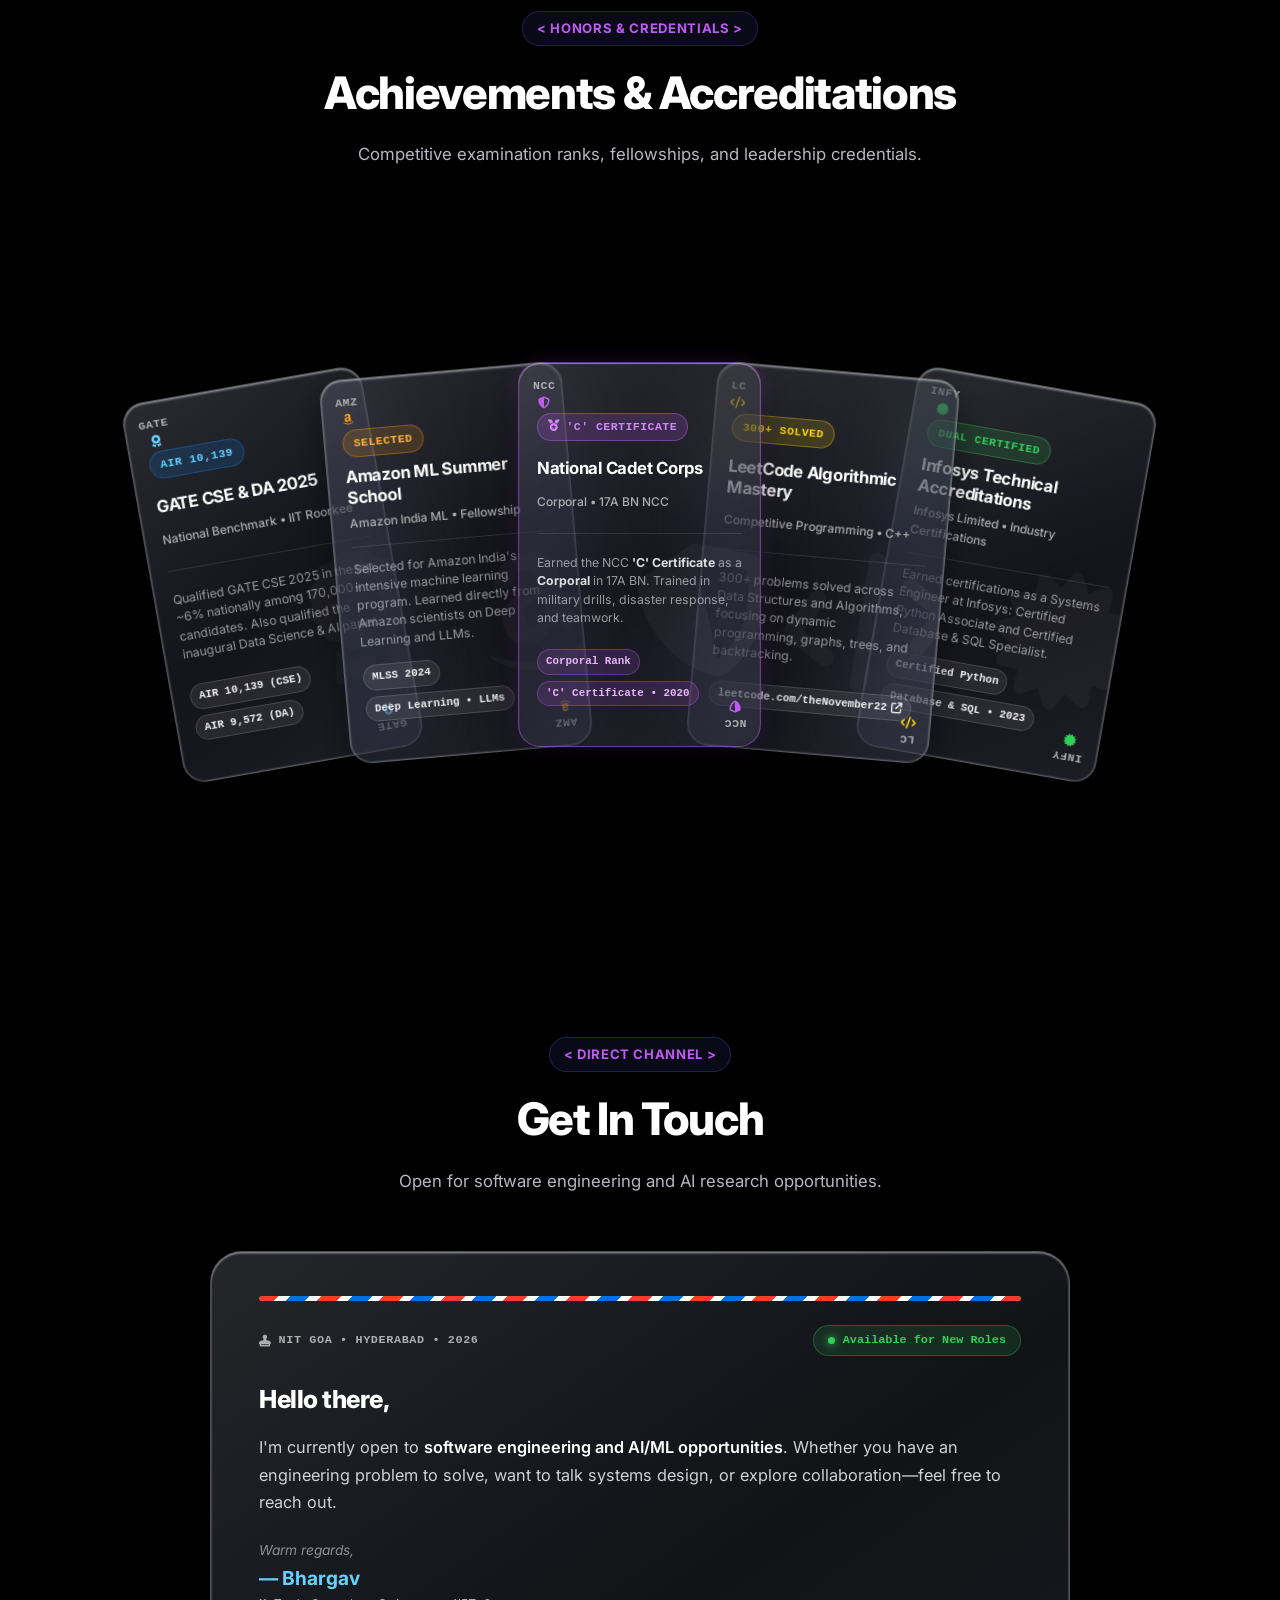
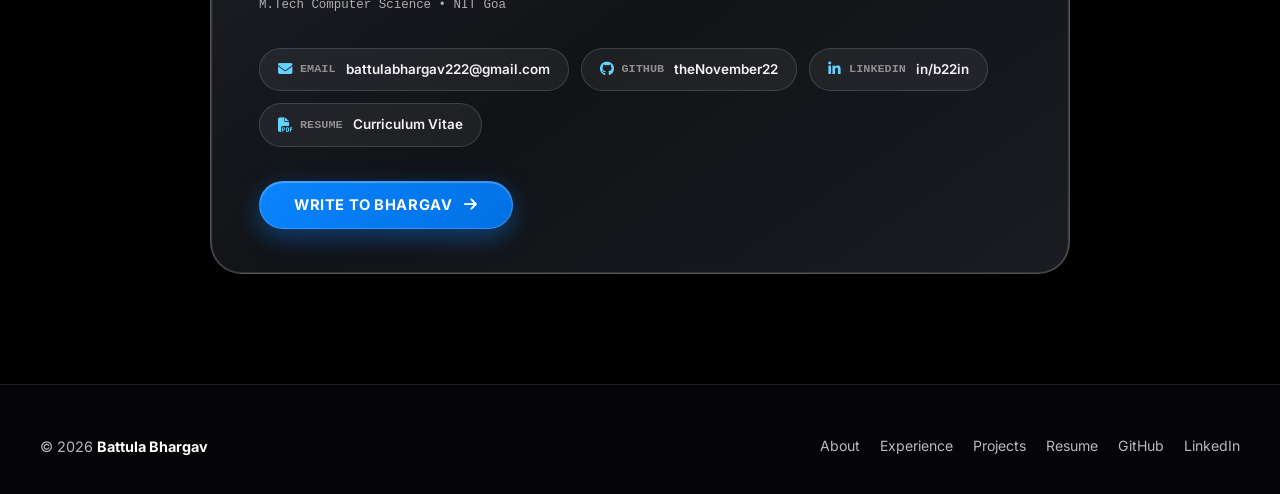
==== commit 3f617303: "fix(mobile): make mobile nav menu sheet fully opaque to eliminate backdrop-root text bleed-through" ====
--- a/index.html
+++ b/index.html
@@ -24,7 +24,7 @@
   <link rel="stylesheet" href="https://cdnjs.cloudflare.com/ajax/libs/font-awesome/6.5.2/css/all.min.css">
 
   <!-- Apple HIG Stylesheet -->
-  <link rel="stylesheet" href="styles.css?v=mobile3">
+  <link rel="stylesheet" href="styles.css?v=mobile4">
 </head>
 <body>
   <!-- Apple Subtle Ambient Glow Lights -->
--- a/styles.css
+++ b/styles.css
@@ -4647,19 +4647,19 @@
 
 @media (max-width: 1024px) {
   .nav-menu {
-    background: rgba(12, 14, 22, 0.97) !important;
-    backdrop-filter: blur(44px) saturate(210%) !important;
-    -webkit-backdrop-filter: blur(44px) saturate(210%) !important;
+    background: #0D1018 !important;
+    backdrop-filter: none !important;
+    -webkit-backdrop-filter: none !important;
     border: 1px solid rgba(255, 255, 255, 0.22) !important;
-    box-shadow: inset 0 1.5px 2px rgba(255, 255, 255, 0.24), 0 24px 60px rgba(0, 0, 0, 0.78) !important;
+    box-shadow: inset 0 1.5px 2px rgba(255, 255, 255, 0.24), 0 24px 60px rgba(0, 0, 0, 0.82) !important;
   }
 
   body.light-theme .nav-menu {
-    background: rgba(242, 244, 249, 0.97) !important;
-    backdrop-filter: blur(44px) saturate(210%) !important;
-    -webkit-backdrop-filter: blur(44px) saturate(210%) !important;
+    background: #F4F6FA !important;
+    backdrop-filter: none !important;
+    -webkit-backdrop-filter: none !important;
     border: 1px solid rgba(255, 255, 255, 0.96) !important;
-    box-shadow: inset 0 1.5px 2px #FFFFFF, 0 0 0 0.75px rgba(0, 0, 0, 0.14), 0 22px 54px rgba(0, 0, 0, 0.16) !important;
+    box-shadow: inset 0 1.5px 2px #FFFFFF, 0 0 0 0.75px rgba(0, 0, 0, 0.14), 0 22px 54px rgba(0, 0, 0, 0.18) !important;
   }
 }
 
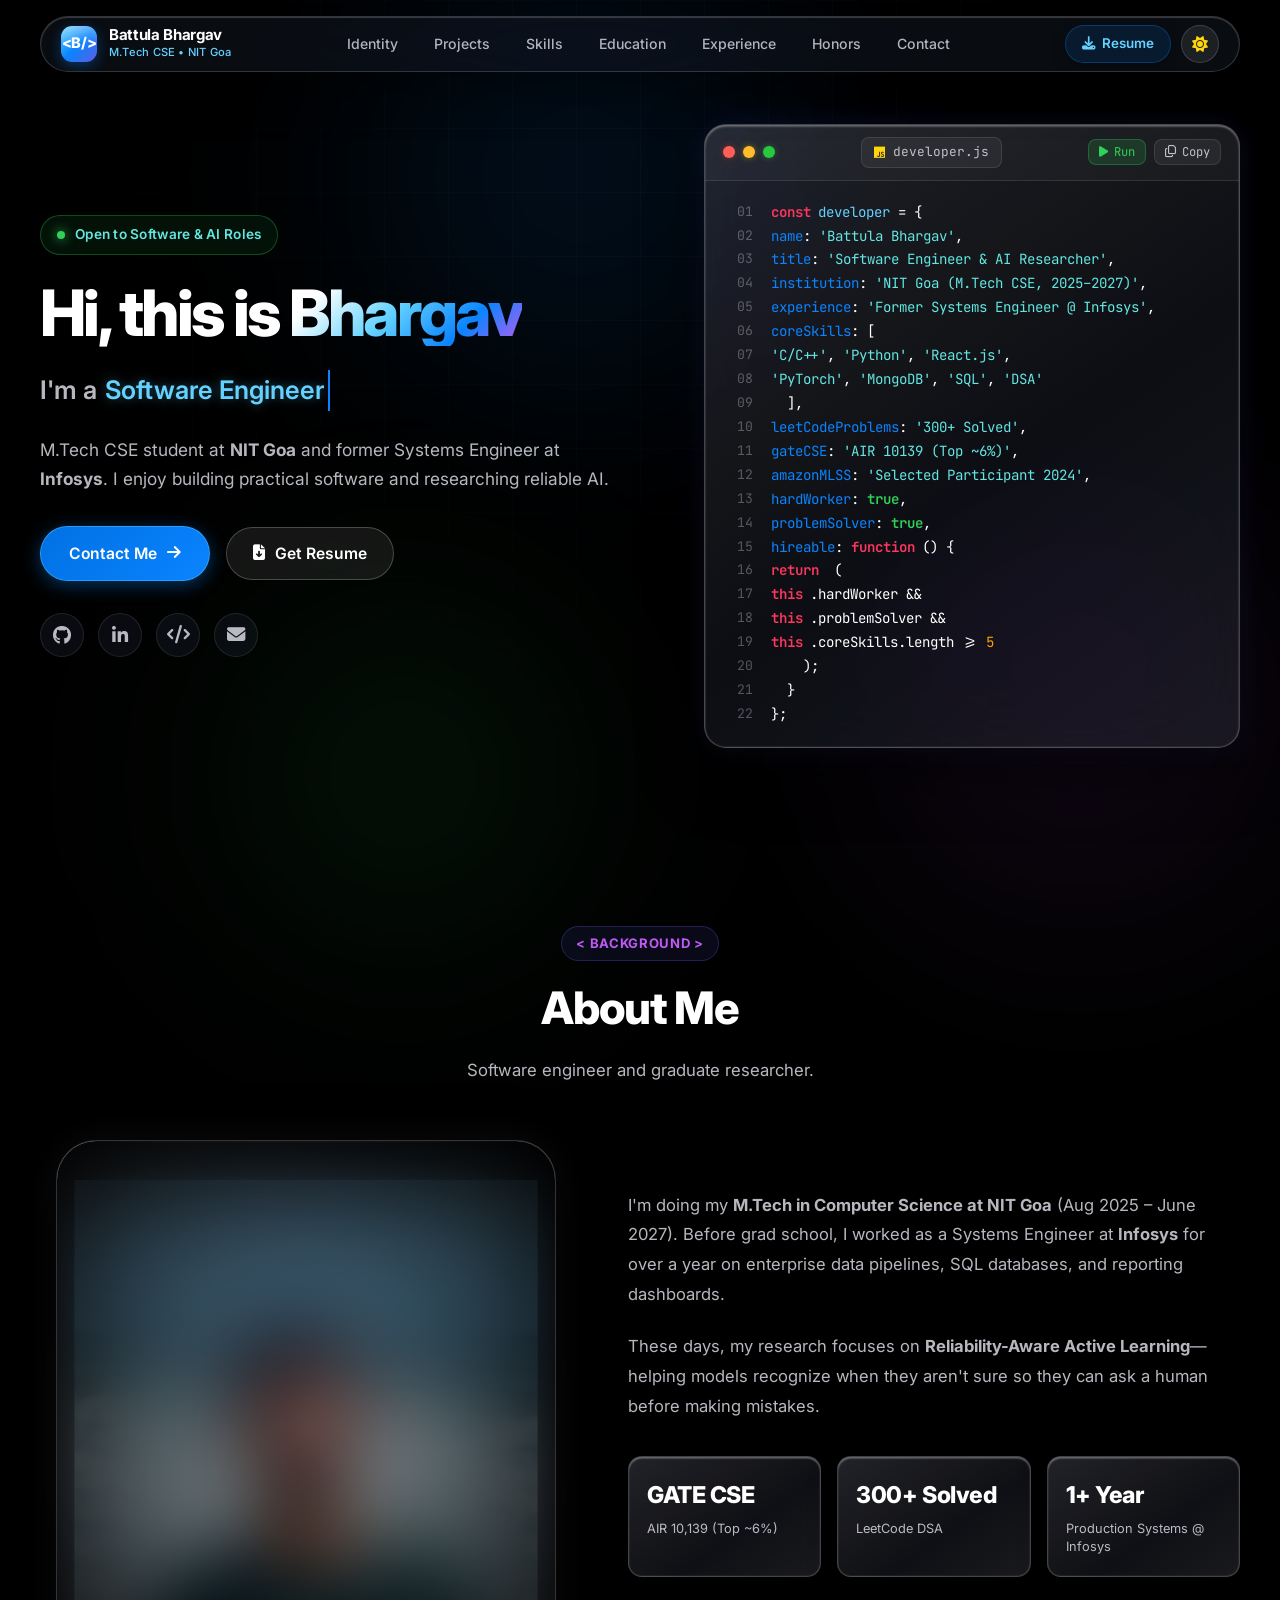
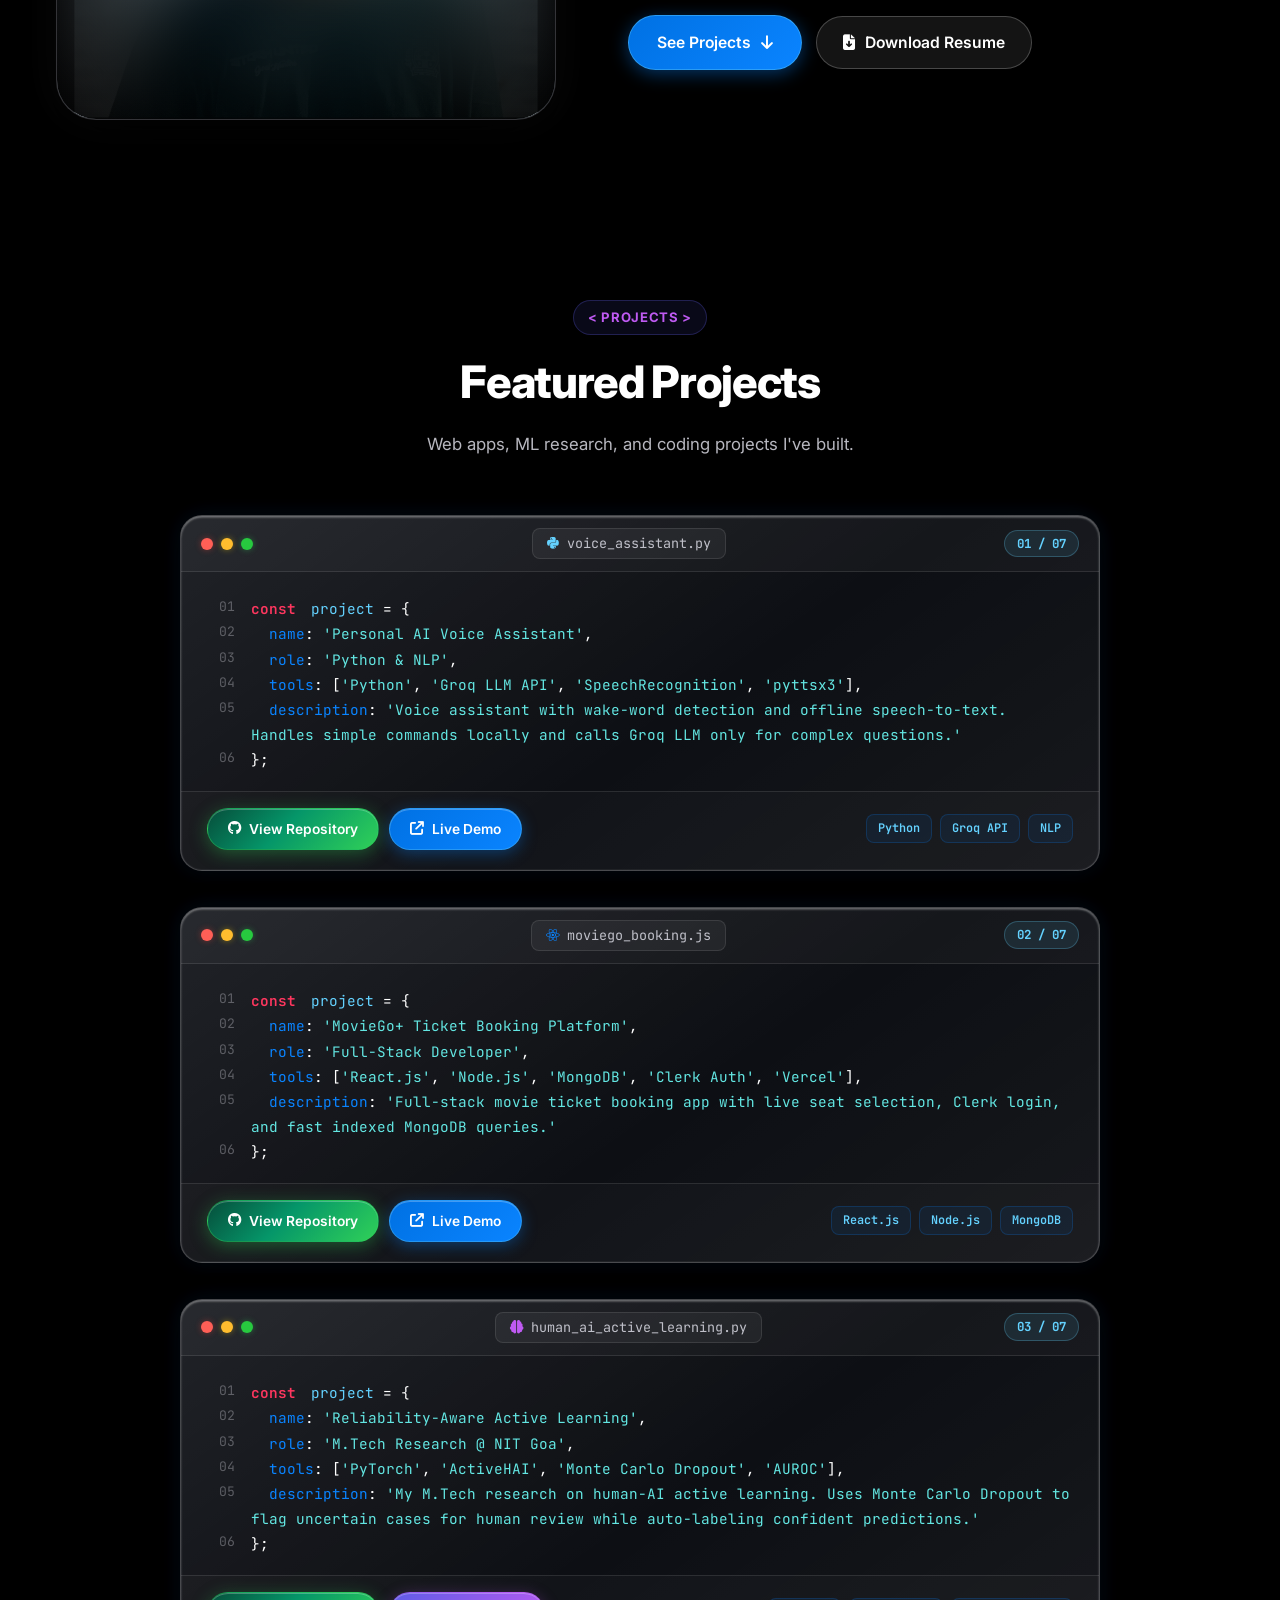
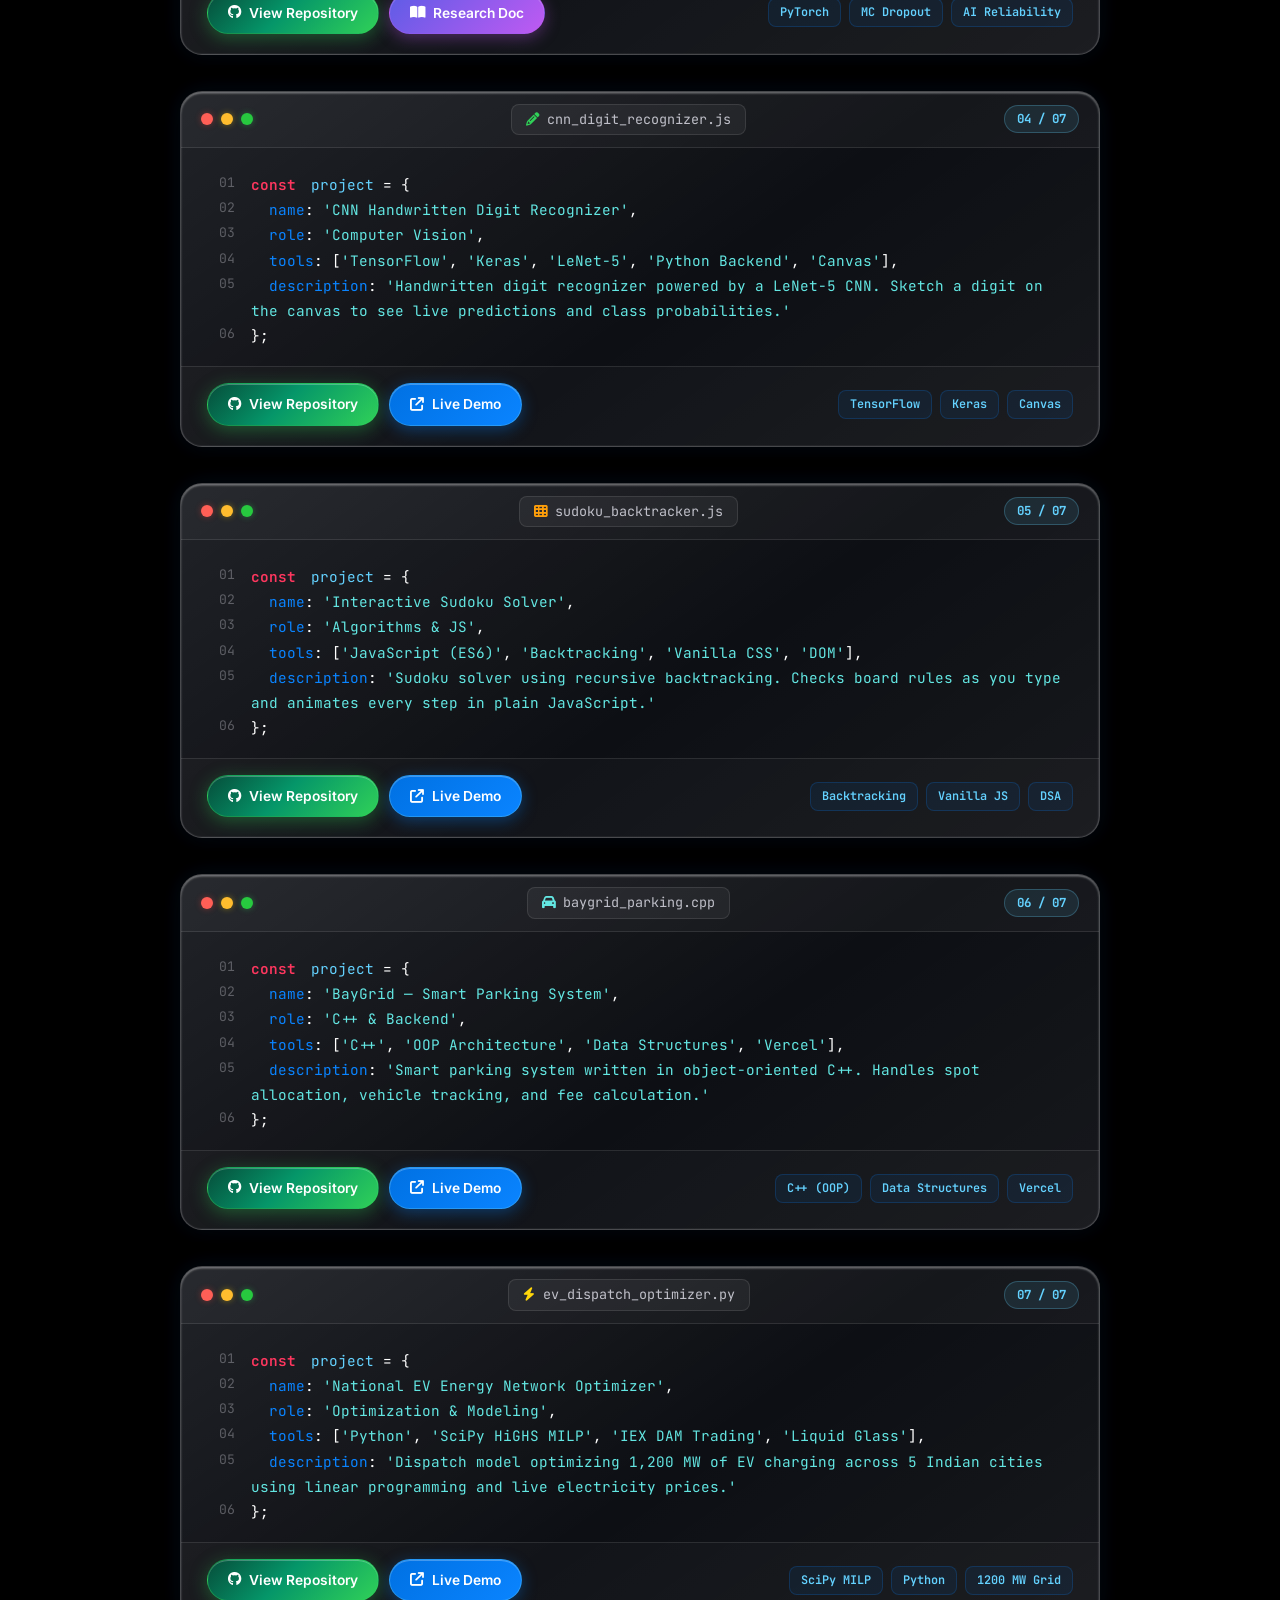
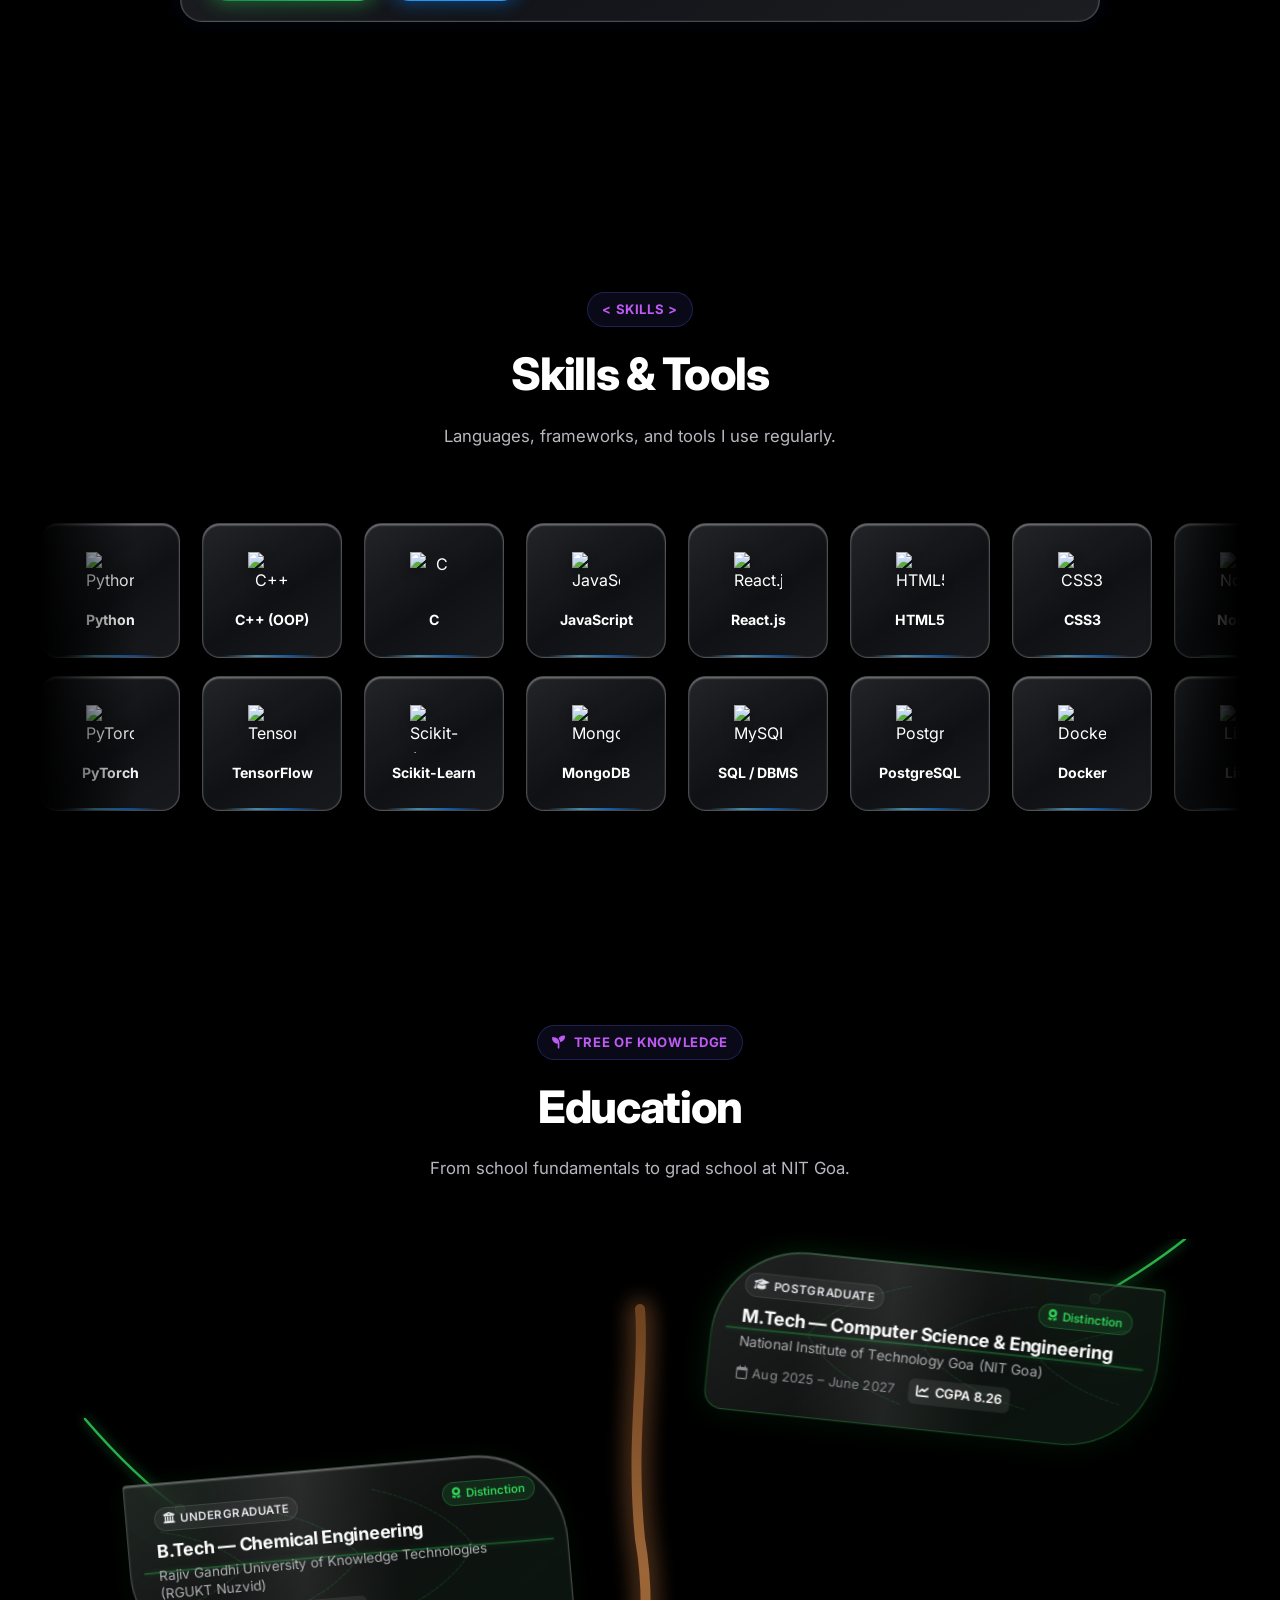
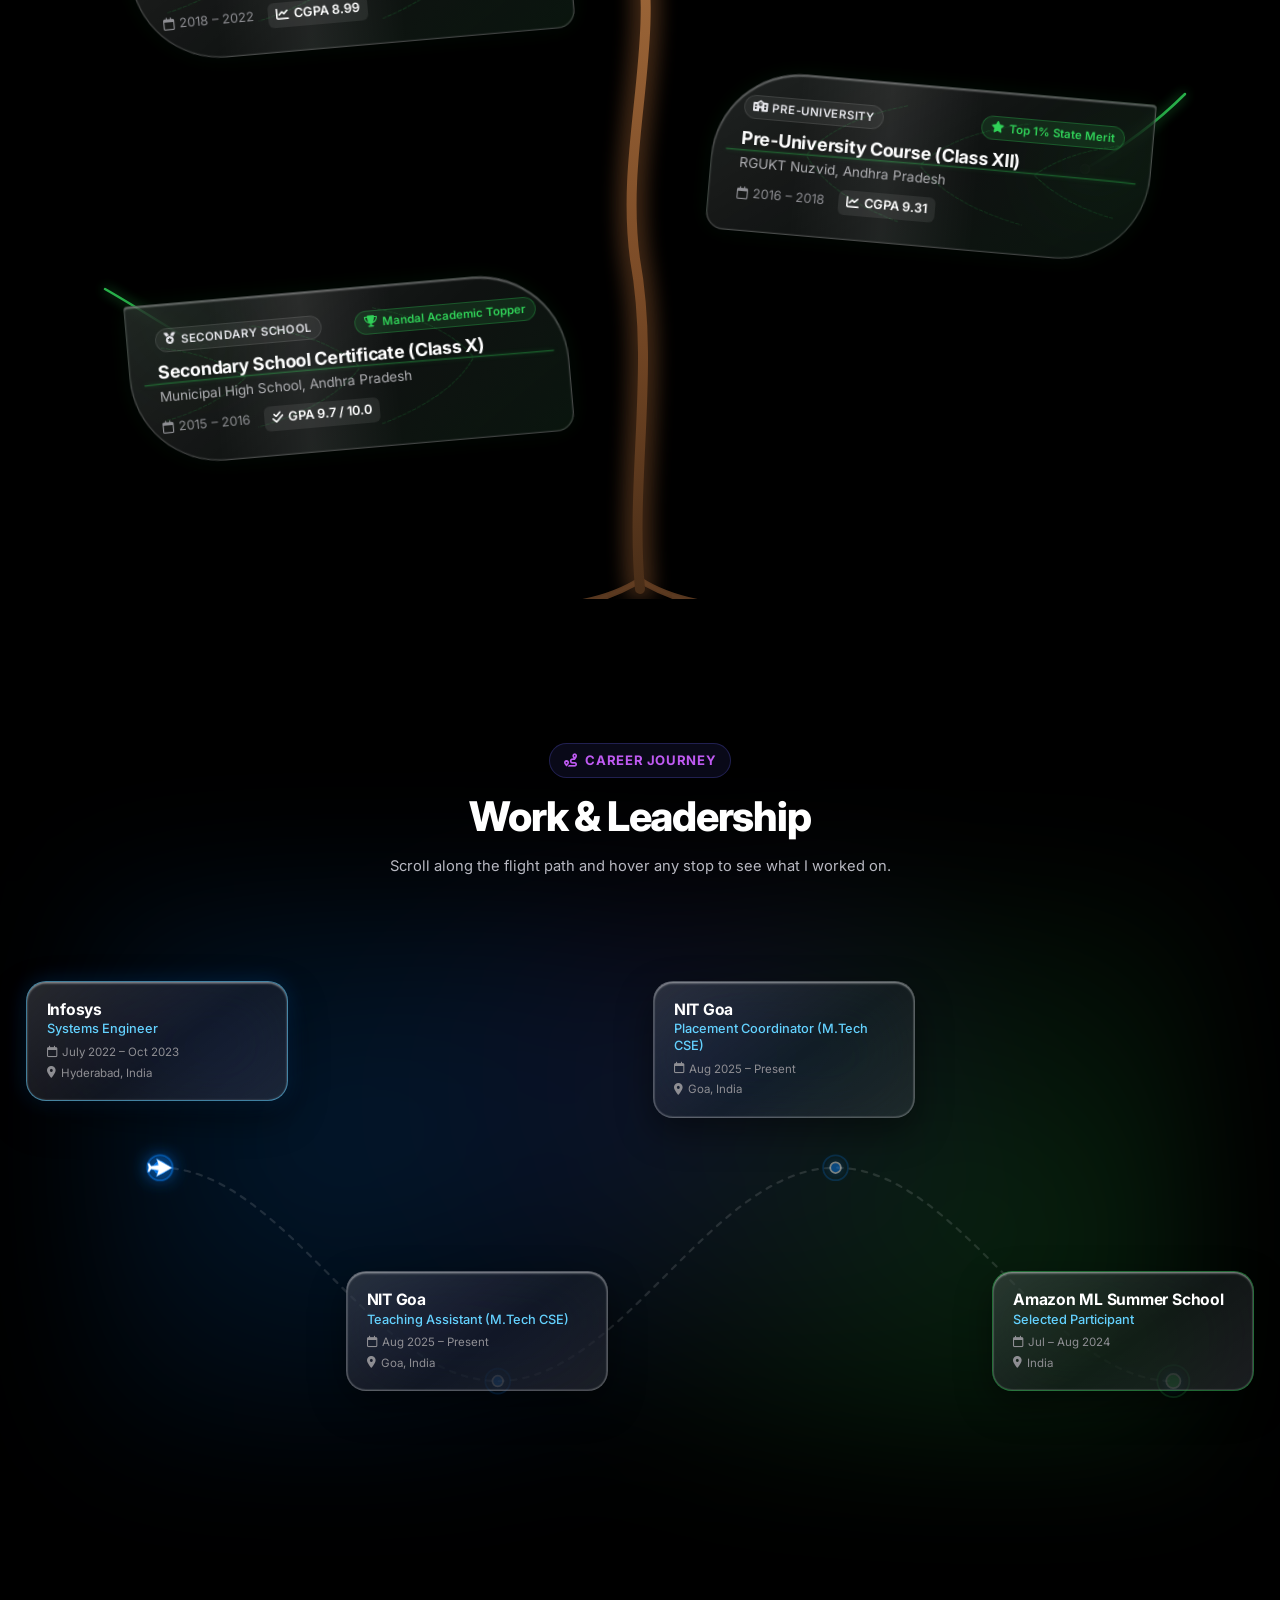
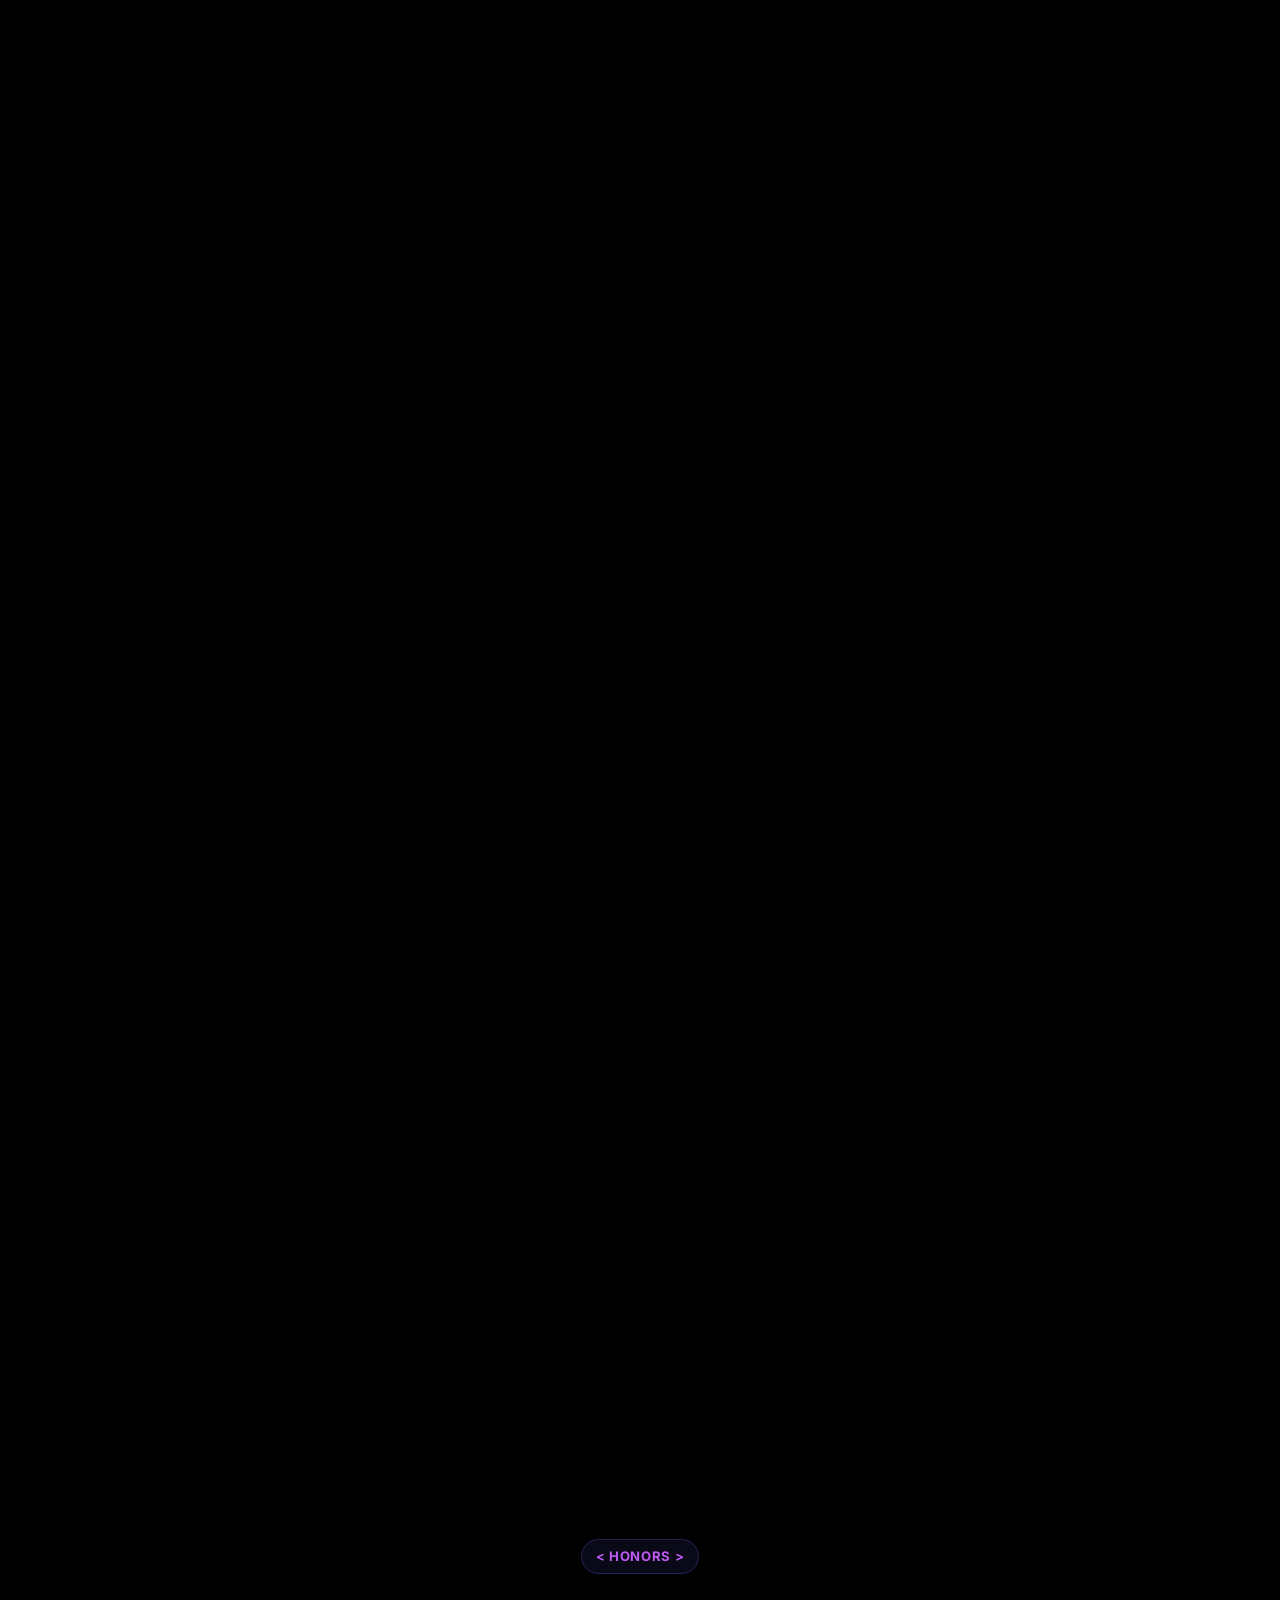
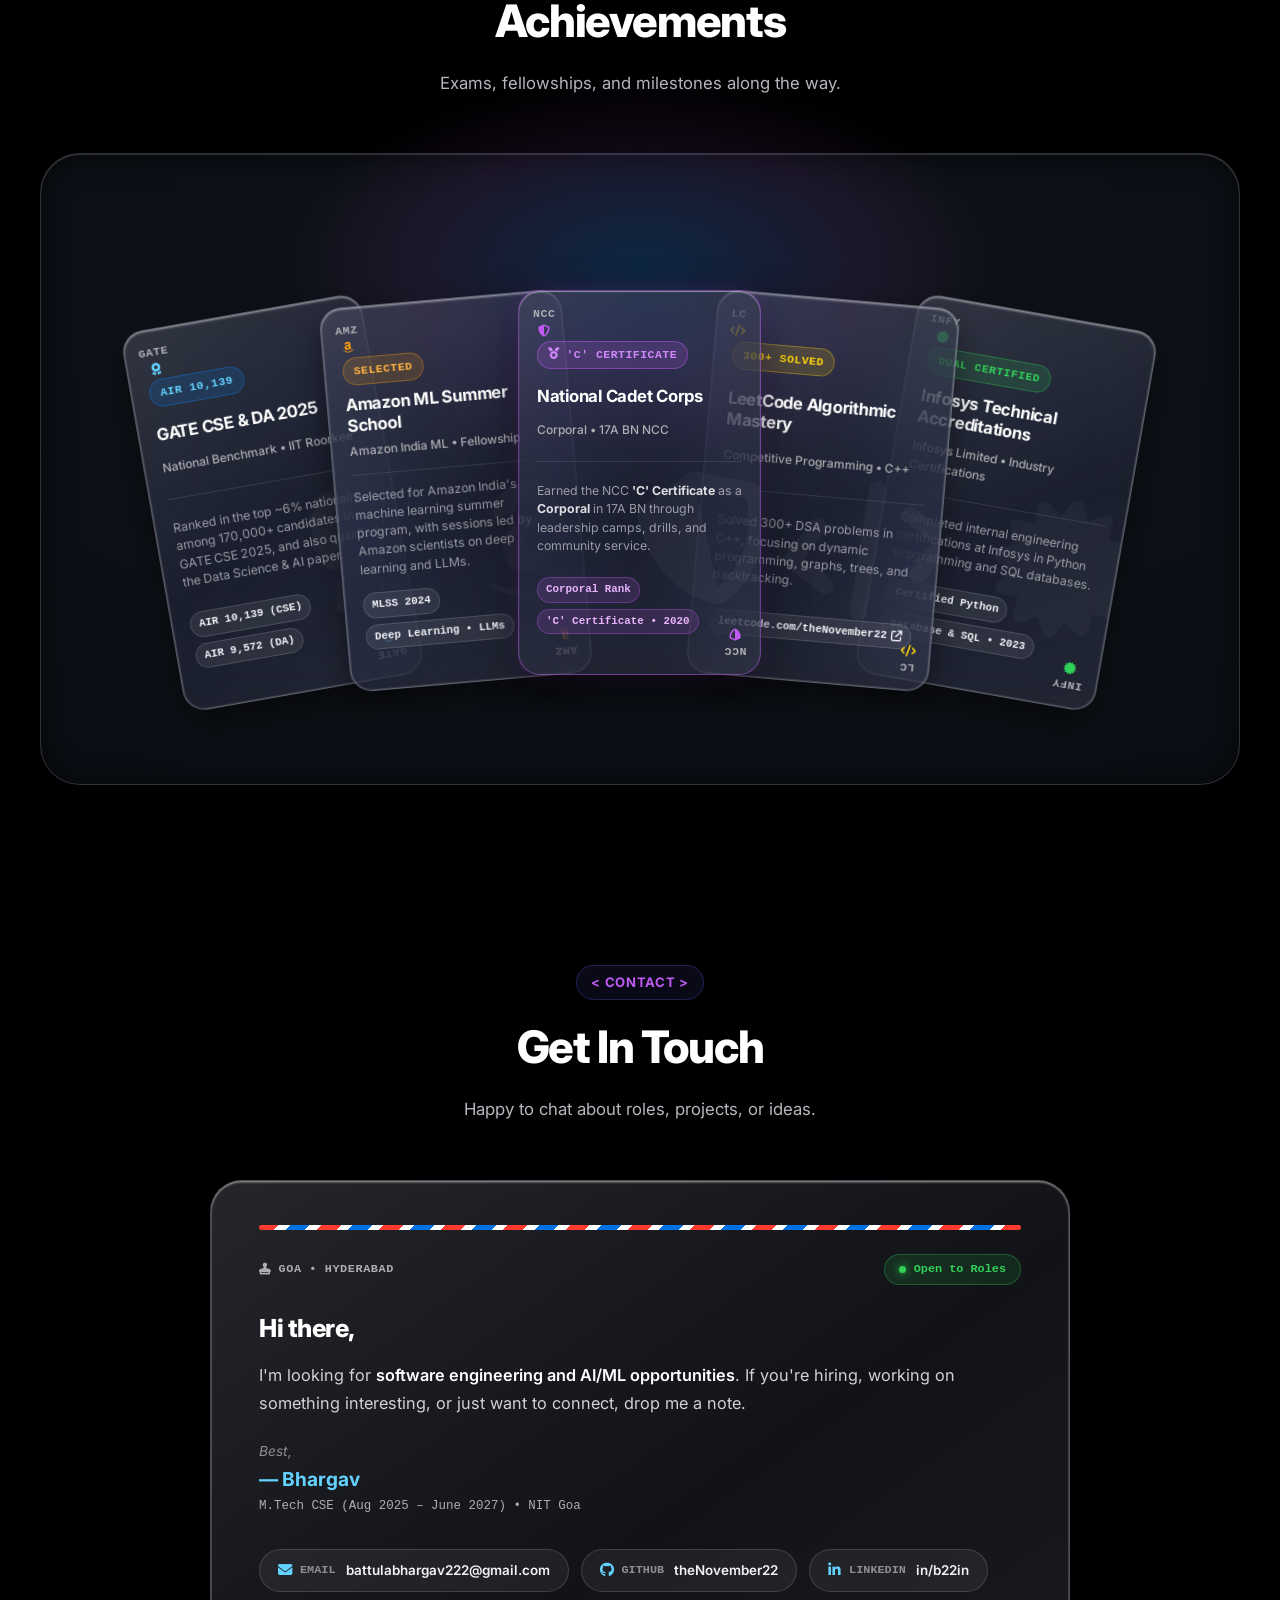
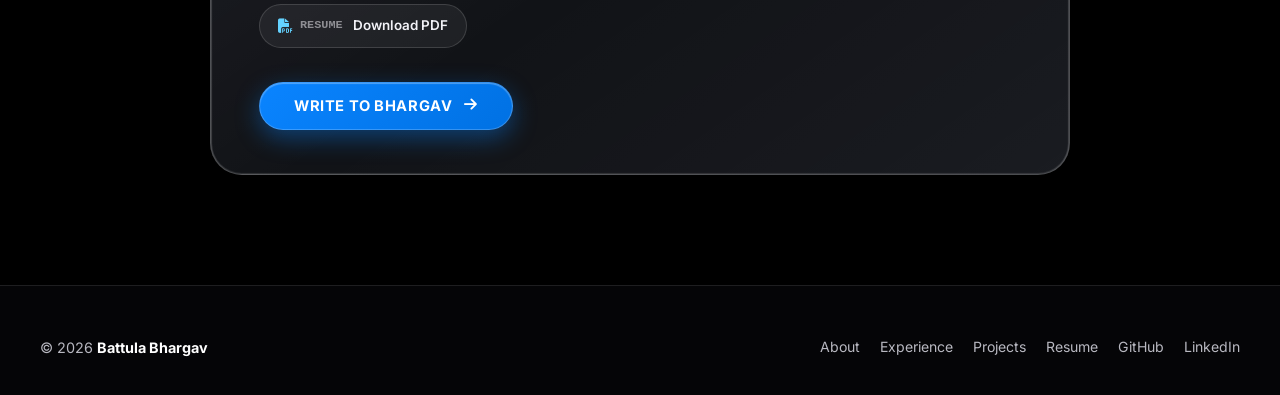
==== commit dd5c3d05: "copy: update M.Tech CSE to Aug 2025 - June 2027, remove redundant Identity headline/badge, and human" ====
--- a/index.html
+++ b/index.html
@@ -4,7 +4,7 @@
   <meta charset="UTF-8">
   <meta name="viewport" content="width=device-width, initial-scale=1.0">
   <title>Battula Bhargav | Software Engineer & AI Researcher</title>
-  <meta name="description" content="Portfolio of Battula Bhargav — M.Tech CSE at NIT Goa, Ex-Systems Engineer at Infosys, GATE CSE 2025 Qualified (AIR 10139), Amazon ML Summer School 2024.">
+  <meta name="description" content="Portfolio of Battula Bhargav — M.Tech CSE (Aug 2025 – June 2027) at NIT Goa, former Systems Engineer at Infosys, GATE CSE 2025 Qualified (AIR 10139), Amazon MLSS 2024.">
   <meta name="keywords" content="Battula Bhargav, Software Engineer, AI Researcher, NIT Goa, Infosys, Machine Learning, Python, C++, React.js, Deep Learning">
   <meta name="author" content="Battula Bhargav">
 
@@ -85,7 +85,7 @@
         <div class="hero-content reveal">
           <div class="hero-pill">
             <span class="pulse-dot"></span>
-            <span>Available for Full-Time & Research Roles</span>
+            <span>Open to Software &amp; AI Roles</span>
           </div>
 
           <h1 class="hero-title">
@@ -98,8 +98,8 @@
           </div>
 
           <p class="hero-desc">
-            I'm an M.Tech CSE student at <strong>NIT Goa</strong> and former Systems Engineer at <strong>Infosys</strong>. 
-            I build clean, reliable software, solve algorithmic problems, and research practical AI systems.
+            M.Tech CSE student at <strong>NIT Goa</strong> and former Systems Engineer at <strong>Infosys</strong>. 
+            I enjoy building practical software and researching reliable AI.
           </p>
 
           <div class="hero-actions">
@@ -156,8 +156,8 @@
             <div class="code-line"><span class="line-no">01</span><span class="c-keyword">const</span> <span class="c-var">developer</span> = {</div>
             <div class="code-line"><span class="line-no">02</span>  <span class="c-prop">name</span>: <span class="c-string">'Battula Bhargav'</span>,</div>
             <div class="code-line"><span class="line-no">03</span>  <span class="c-prop">title</span>: <span class="c-string">'Software Engineer &amp; AI Researcher'</span>,</div>
-            <div class="code-line"><span class="line-no">04</span>  <span class="c-prop">institution</span>: <span class="c-string">'NIT Goa (M.Tech CSE)'</span>,</div>
-            <div class="code-line"><span class="line-no">05</span>  <span class="c-prop">experience</span>: <span class="c-string">'Ex-Systems Engineer @ Infosys'</span>,</div>
+            <div class="code-line"><span class="line-no">04</span>  <span class="c-prop">institution</span>: <span class="c-string">'NIT Goa (M.Tech CSE, 2025–2027)'</span>,</div>
+            <div class="code-line"><span class="line-no">05</span>  <span class="c-prop">experience</span>: <span class="c-string">'Former Systems Engineer @ Infosys'</span>,</div>
             <div class="code-line"><span class="line-no">06</span>  <span class="c-prop">coreSkills</span>: [</div>
             <div class="code-line"><span class="line-no">07</span>    <span class="c-string">'C/C++'</span>, <span class="c-string">'Python'</span>, <span class="c-string">'React.js'</span>,</div>
             <div class="code-line"><span class="line-no">08</span>    <span class="c-string">'PyTorch'</span>, <span class="c-string">'MongoDB'</span>, <span class="c-string">'SQL'</span>, <span class="c-string">'DSA'</span></div>
@@ -180,7 +180,7 @@
           <!-- Interactive Code Output -->
           <div class="code-output-tray" id="codeOutputTray">
             <i class="fa-solid fa-check-circle" style="color:var(--apple-green);margin-right:6px;"></i>
-            <span>&gt; developer.hireable() =&gt; <strong>true</strong> | Ready to build reliable, high-quality software.</span>
+            <span>&gt; developer.hireable() =&gt; <strong>true</strong> | Open to new opportunities.</span>
           </div>
         </div>
       </div>
@@ -194,9 +194,9 @@
     <div id="about" style="position: absolute; top: -100px;"></div>
     <div class="container">
       <div class="section-header-center reveal">
-        <div class="section-pill">&lt; About Me &gt;</div>
-        <h2 class="section-title">Background &amp; Focus</h2>
-        <p class="section-subtitle">A blend of practical software engineering, systems discipline, and AI research.</p>
+        <div class="section-pill">&lt; Background &gt;</div>
+        <h2 class="section-title">About Me</h2>
+        <p class="section-subtitle">Software engineer and graduate researcher.</p>
       </div>
 
       <div class="identity-stage">
@@ -226,43 +226,38 @@
           <div class="photo-ambient-halo"></div>
         </div>
 
-        <!-- Narrative & Architecture Content -->
+        <!-- Narrative & Content -->
         <div class="identity-narrative reveal">
-          <div class="identity-badge-pill">
-            <i class="fa-solid fa-terminal"></i>
-            <span>Ex-Systems Engineer @ Infosys &bull; M.Tech CSE @ NIT Goa</span>
-          </div>
-          <h3 class="identity-headline">Building Software with Care and Rigor</h3>
           <p class="identity-bio">
-            I'm pursuing my <strong>M.Tech in Computer Science at NIT Goa</strong>. Before grad school, I spent over a year as a Systems Engineer at <strong>Infosys</strong>, working on enterprise ETL data pipelines, SQL databases, and business reporting dashboards.
+            I'm doing my <strong>M.Tech in Computer Science at NIT Goa</strong> (Aug 2025 – June 2027). Before grad school, I worked as a Systems Engineer at <strong>Infosys</strong> for over a year on enterprise data pipelines, SQL databases, and reporting dashboards.
           </p>
           <p class="identity-bio">
-            My current research focuses on <strong>Reliability-Aware Active Learning</strong>—designing AI systems that estimate their own uncertainty and ask humans for guidance when it matters most.
+            These days, my research focuses on <strong>Reliability-Aware Active Learning</strong>—helping models recognize when they aren't sure so they can ask a human before making mistakes.
           </p>
           
           <div class="identity-metrics-row">
             <div class="identity-metric-pod">
               <div class="metric-val">GATE CSE</div>
-              <div class="metric-label">AIR 10139 (Top ~6% Nationally)</div>
+              <div class="metric-label">AIR 10,139 (Top ~6%)</div>
             </div>
             <div class="identity-metric-pod">
               <div class="metric-val">300+ Solved</div>
-              <div class="metric-label">LeetCode Algorithms &amp; Data Structures</div>
+              <div class="metric-label">LeetCode DSA</div>
             </div>
             <div class="identity-metric-pod">
               <div class="metric-val">1+ Year</div>
-              <div class="metric-label">Enterprise Production Systems</div>
+              <div class="metric-label">Production Systems @ Infosys</div>
             </div>
           </div>
 
           <div class="identity-actions">
             <a href="#projects" class="btn-primary">
-              <span>Explore My Work</span>
+              <span>See Projects</span>
               <i class="fa-solid fa-arrow-down"></i>
             </a>
             <a href="Battula_Bhargav_Resume.pdf" target="_blank" download class="btn-glass">
               <i class="fa-solid fa-file-arrow-down"></i>
-              <span>Download Curriculum Vitae</span>
+              <span>Download Resume</span>
             </a>
           </div>
         </div>
@@ -273,9 +268,9 @@
 <section class="section" id="projects">
     <div class="container">
       <div class="section-header-center reveal">
-        <div class="section-pill">&lt; Portfolio Showcase &gt;</div>
+        <div class="section-pill">&lt; Projects &gt;</div>
         <h2 class="section-title">Featured Projects</h2>
-        <p class="section-subtitle">A collection of web apps, machine learning systems, and algorithms I've built.</p>
+        <p class="section-subtitle">Web apps, ML research, and coding projects I've built.</p>
       </div>
 
       <!-- Project Cards Stack (Sticky Stacking Project Cards) -->
@@ -300,9 +295,9 @@
           <div class="project-code-area">
             <div class="project-code-line"><span class="line-no">01</span><span class="c-keyword">const</span> <span class="c-var">project</span> = {</div>
             <div class="project-code-line"><span class="line-no">02</span>  <span class="c-prop">name</span>: <span class="c-string">'Personal AI Voice Assistant'</span>,</div>
-            <div class="project-code-line"><span class="line-no">03</span>  <span class="c-prop">role</span>: <span class="c-string">'AI &amp; NLP Developer'</span>,</div>
+            <div class="project-code-line"><span class="line-no">03</span>  <span class="c-prop">role</span>: <span class="c-string">'Python &amp; NLP'</span>,</div>
             <div class="project-code-line"><span class="line-no">04</span>  <span class="c-prop">tools</span>: [<span class="c-string">'Python'</span>, <span class="c-string">'Groq LLM API'</span>, <span class="c-string">'SpeechRecognition'</span>, <span class="c-string">'pyttsx3'</span>],</div>
-            <div class="project-code-line"><span class="line-no">05</span>  <span class="c-prop">description</span>: <span class="project-desc-text">'Voice assistant with wake-word detection and local text-to-speech. Handles everyday tasks locally and queries Groq LLM only when reasoning is needed.'</span></div>
+            <div class="project-code-line"><span class="line-no">05</span>  <span class="c-prop">description</span>: <span class="project-desc-text">'Voice assistant with wake-word detection and offline speech-to-text. Handles simple commands locally and calls Groq LLM only for complex questions.'</span></div>
             <div class="project-code-line"><span class="line-no">06</span>};</div>
           </div>
 
@@ -346,7 +341,7 @@
             <div class="project-code-line"><span class="line-no">02</span>  <span class="c-prop">name</span>: <span class="c-string">'MovieGo+ Ticket Booking Platform'</span>,</div>
             <div class="project-code-line"><span class="line-no">03</span>  <span class="c-prop">role</span>: <span class="c-string">'Full-Stack Developer'</span>,</div>
             <div class="project-code-line"><span class="line-no">04</span>  <span class="c-prop">tools</span>: [<span class="c-string">'React.js'</span>, <span class="c-string">'Node.js'</span>, <span class="c-string">'MongoDB'</span>, <span class="c-string">'Clerk Auth'</span>, <span class="c-string">'Vercel'</span>],</div>
-            <div class="project-code-line"><span class="line-no">05</span>  <span class="c-prop">description</span>: <span class="project-desc-text">'Full-stack movie ticket booking platform with real-time seat selection, Clerk authentication, and indexed MongoDB queries for fast lookups.'</span></div>
+            <div class="project-code-line"><span class="line-no">05</span>  <span class="c-prop">description</span>: <span class="project-desc-text">'Full-stack movie ticket booking app with live seat selection, Clerk login, and fast indexed MongoDB queries.'</span></div>
             <div class="project-code-line"><span class="line-no">06</span>};</div>
           </div>
 
@@ -388,9 +383,9 @@
           <div class="project-code-area">
             <div class="project-code-line"><span class="line-no">01</span><span class="c-keyword">const</span> <span class="c-var">project</span> = {</div>
             <div class="project-code-line"><span class="line-no">02</span>  <span class="c-prop">name</span>: <span class="c-string">'Reliability-Aware Active Learning'</span>,</div>
-            <div class="project-code-line"><span class="line-no">03</span>  <span class="c-prop">role</span>: <span class="c-string">'M.Tech CSE Researcher @ NIT Goa'</span>,</div>
+            <div class="project-code-line"><span class="line-no">03</span>  <span class="c-prop">role</span>: <span class="c-string">'M.Tech Research @ NIT Goa'</span>,</div>
             <div class="project-code-line"><span class="line-no">04</span>  <span class="c-prop">tools</span>: [<span class="c-string">'PyTorch'</span>, <span class="c-string">'ActiveHAI'</span>, <span class="c-string">'Monte Carlo Dropout'</span>, <span class="c-string">'AUROC'</span>],</div>
-            <div class="project-code-line"><span class="line-no">05</span>  <span class="c-prop">description</span>: <span class="project-desc-text">'M.Tech research on Human-AI active learning. Uses Monte Carlo Dropout to gauge model uncertainty, passing difficult cases to experts while auto-labeling confident ones.'</span></div>
+            <div class="project-code-line"><span class="line-no">05</span>  <span class="c-prop">description</span>: <span class="project-desc-text">'My M.Tech research on human-AI active learning. Uses Monte Carlo Dropout to flag uncertain cases for human review while auto-labeling confident predictions.'</span></div>
             <div class="project-code-line"><span class="line-no">06</span>};</div>
           </div>
 
@@ -432,9 +427,9 @@
           <div class="project-code-area">
             <div class="project-code-line"><span class="line-no">01</span><span class="c-keyword">const</span> <span class="c-var">project</span> = {</div>
             <div class="project-code-line"><span class="line-no">02</span>  <span class="c-prop">name</span>: <span class="c-string">'CNN Handwritten Digit Recognizer'</span>,</div>
-            <div class="project-code-line"><span class="line-no">03</span>  <span class="c-prop">role</span>: <span class="c-string">'Computer Vision Developer'</span>,</div>
+            <div class="project-code-line"><span class="line-no">03</span>  <span class="c-prop">role</span>: <span class="c-string">'Computer Vision'</span>,</div>
             <div class="project-code-line"><span class="line-no">04</span>  <span class="c-prop">tools</span>: [<span class="c-string">'TensorFlow'</span>, <span class="c-string">'Keras'</span>, <span class="c-string">'LeNet-5'</span>, <span class="c-string">'Python Backend'</span>, <span class="c-string">'Canvas'</span>],</div>
-            <div class="project-code-line"><span class="line-no">05</span>  <span class="c-prop">description</span>: <span class="project-desc-text">'Interactive handwritten digit recognizer using a LeNet-5 CNN. Draw digits directly on the canvas to see real-time predictions and confidence scores.'</span></div>
+            <div class="project-code-line"><span class="line-no">05</span>  <span class="c-prop">description</span>: <span class="project-desc-text">'Handwritten digit recognizer powered by a LeNet-5 CNN. Sketch a digit on the canvas to see live predictions and class probabilities.'</span></div>
             <div class="project-code-line"><span class="line-no">06</span>};</div>
           </div>
 
@@ -476,9 +471,9 @@
           <div class="project-code-area">
             <div class="project-code-line"><span class="line-no">01</span><span class="c-keyword">const</span> <span class="c-var">project</span> = {</div>
             <div class="project-code-line"><span class="line-no">02</span>  <span class="c-prop">name</span>: <span class="c-string">'Interactive Sudoku Solver'</span>,</div>
-            <div class="project-code-line"><span class="line-no">03</span>  <span class="c-prop">role</span>: <span class="c-string">'Algorithms &amp; DSA Developer'</span>,</div>
+            <div class="project-code-line"><span class="line-no">03</span>  <span class="c-prop">role</span>: <span class="c-string">'Algorithms &amp; JS'</span>,</div>
             <div class="project-code-line"><span class="line-no">04</span>  <span class="c-prop">tools</span>: [<span class="c-string">'JavaScript (ES6)'</span>, <span class="c-string">'Backtracking'</span>, <span class="c-string">'Vanilla CSS'</span>, <span class="c-string">'DOM'</span>],</div>
-            <div class="project-code-line"><span class="line-no">05</span>  <span class="c-prop">description</span>: <span class="project-desc-text">'Sudoku solver built with recursive backtracking. Validates board constraints in real time and animates the solve step-by-step in pure JavaScript.'</span></div>
+            <div class="project-code-line"><span class="line-no">05</span>  <span class="c-prop">description</span>: <span class="project-desc-text">'Sudoku solver using recursive backtracking. Checks board rules as you type and animates every step in plain JavaScript.'</span></div>
             <div class="project-code-line"><span class="line-no">06</span>};</div>
           </div>
 
@@ -520,9 +515,9 @@
           <div class="project-code-area">
             <div class="project-code-line"><span class="line-no">01</span><span class="c-keyword">const</span> <span class="c-var">project</span> = {</div>
             <div class="project-code-line"><span class="line-no">02</span>  <span class="c-prop">name</span>: <span class="c-string">'BayGrid — Smart Parking System'</span>,</div>
-            <div class="project-code-line"><span class="line-no">03</span>  <span class="c-prop">role</span>: <span class="c-string">'C++ OOP &amp; Backend Engineer'</span>,</div>
+            <div class="project-code-line"><span class="line-no">03</span>  <span class="c-prop">role</span>: <span class="c-string">'C++ &amp; Backend'</span>,</div>
             <div class="project-code-line"><span class="line-no">04</span>  <span class="c-prop">tools</span>: [<span class="c-string">'C++'</span>, <span class="c-string">'OOP Architecture'</span>, <span class="c-string">'Data Structures'</span>, <span class="c-string">'Vercel'</span>],</div>
-            <div class="project-code-line"><span class="line-no">05</span>  <span class="c-prop">description</span>: <span class="project-desc-text">'Smart parking system designed in C++ using clean object-oriented principles. Automates spot allocation, vehicle tracking, and fee calculation.'</span></div>
+            <div class="project-code-line"><span class="line-no">05</span>  <span class="c-prop">description</span>: <span class="project-desc-text">'Smart parking system written in object-oriented C++. Handles spot allocation, vehicle tracking, and fee calculation.'</span></div>
             <div class="project-code-line"><span class="line-no">06</span>};</div>
           </div>
 
@@ -564,9 +559,9 @@
           <div class="project-code-area">
             <div class="project-code-line"><span class="line-no">01</span><span class="c-keyword">const</span> <span class="c-var">project</span> = {</div>
             <div class="project-code-line"><span class="line-no">02</span>  <span class="c-prop">name</span>: <span class="c-string">'National EV Energy Network Optimizer'</span>,</div>
-            <div class="project-code-line"><span class="line-no">03</span>  <span class="c-prop">role</span>: <span class="c-string">'Optimization &amp; Modeling Engineer'</span>,</div>
+            <div class="project-code-line"><span class="line-no">03</span>  <span class="c-prop">role</span>: <span class="c-string">'Optimization &amp; Modeling'</span>,</div>
             <div class="project-code-line"><span class="line-no">04</span>  <span class="c-prop">tools</span>: [<span class="c-string">'Python'</span>, <span class="c-string">'SciPy HiGHS MILP'</span>, <span class="c-string">'IEX DAM Trading'</span>, <span class="c-string">'Liquid Glass'</span>],</div>
-            <div class="project-code-line"><span class="line-no">05</span>  <span class="c-prop">description</span>: <span class="project-desc-text">'Grid dispatch model optimizing 1,200 MW of EV charging across 5 Indian metro clusters. Uses linear programming to balance renewable generation with electricity market prices.'</span></div>
+            <div class="project-code-line"><span class="line-no">05</span>  <span class="c-prop">description</span>: <span class="project-desc-text">'Dispatch model optimizing 1,200 MW of EV charging across 5 Indian cities using linear programming and live electricity prices.'</span></div>
             <div class="project-code-line"><span class="line-no">06</span>};</div>
           </div>
 
@@ -596,9 +591,9 @@
 <section class="section" id="skills">
     <div class="container">
       <div class="section-header-center reveal">
-        <div class="section-pill">&lt; Skills &amp; Tech Stack &gt;</div>
-        <h2 class="section-title">Technical Expertise</h2>
-        <p class="section-subtitle">Languages, frameworks, and developer tools I work with daily.</p>
+        <div class="section-pill">&lt; Skills &gt;</div>
+        <h2 class="section-title">Skills &amp; Tools</h2>
+        <p class="section-subtitle">Languages, frameworks, and tools I use regularly.</p>
       </div>
 
       <!-- Dual Infinite Marquee Strips -->
@@ -788,10 +783,10 @@
       <div class="section-header-center reveal">
         <div class="section-pill">
           <i class="fa-solid fa-seedling"></i>
-          <span>Tree of Knowledge &bull; Academic Roots</span>
-        </div>
-        <h2 class="section-title">Education &amp; Roots</h2>
-        <p class="section-subtitle">Academic journey from foundational schooling to postgraduate research at NIT Goa.</p>
+          <span>Tree of Knowledge</span>
+        </div>
+        <h2 class="section-title">Education</h2>
+        <p class="section-subtitle">From school fundamentals to grad school at NIT Goa.</p>
       </div>
 
       <div class="yggdrasil-stage" id="yggdrasilStage">
@@ -878,7 +873,7 @@
                 <h3 class="leaf-degree-title">M.Tech — Computer Science &amp; Engineering</h3>
                 <div class="leaf-inst-name">National Institute of Technology Goa (NIT Goa)</div>
                 <div class="leaf-meta-row">
-                  <span class="leaf-timeline"><i class="fa-regular fa-calendar"></i> 2024 – 2026</span>
+                  <span class="leaf-timeline"><i class="fa-regular fa-calendar"></i> Aug 2025 – June 2027</span>
                   <span class="leaf-grade-pill"><i class="fa-solid fa-chart-line"></i> CGPA 8.26</span>
                 </div>
               </div>
@@ -997,7 +992,7 @@
           <span>Career Journey</span>
         </div>
         <h2 class="section-title">Work &amp; Leadership</h2>
-        <p class="section-subtitle"><span class="desktop-copy">Scroll along the flight path to trace my career journey, or hover any milestone to learn more.</span><span class="mobile-copy">Tap any career stop along the timeline to inspect details.</span></p>
+        <p class="section-subtitle"><span class="desktop-copy">Scroll along the flight path and hover any stop to see what I worked on.</span><span class="mobile-copy">Tap any stop below to see what I worked on.</span></p>
       </div>
 
       <!-- Main Airport Stage (Curved Runway & 4 Career Stops) -->
@@ -1056,8 +1051,8 @@
           <div class="airport-stop-container active-dest" id="airport-term-1" data-gate="1">
             <!-- Compact Career Stop Marker (Only Org, Role, Duration, Location) -->
             <div class="airport-stop-marker">
-              <h3 class="terminal-org-name">Infosys Limited</h3>
-              <div class="terminal-role-title">Systems Engineer — Software &amp; Data Engineering</div>
+              <h3 class="terminal-org-name">Infosys</h3>
+              <div class="terminal-role-title">Systems Engineer</div>
               <div class="terminal-meta-line">
                 <span><i class="fa-regular fa-calendar"></i> July 2022 – Oct 2023</span>
                 <span><i class="fa-solid fa-location-dot"></i> Hyderabad, India</span>
@@ -1070,15 +1065,15 @@
               <div class="glass-panel-header">
                 <div class="panel-callout">
                   <i class="fa-solid fa-database"></i>
-                  <span>ENTERPRISE DATA PLATFORMS</span>
-                </div>
-                <span class="panel-badge">PRODUCTION ETL</span>
+                  <span>DATA PLATFORMS</span>
+                </div>
+                <span class="panel-badge">ETL &amp; ANALYTICS</span>
               </div>
               <div class="glass-panel-divider"></div>
               <ul class="terminal-bullets">
-                <li>Maintained enterprise ETL data pipelines and scheduled batch jobs to ensure uninterrupted data flows.</li>
-                <li>Built reporting dashboards in SAP Analytics Cloud (SAC) to help business teams analyze key metrics.</li>
-                <li>Collaborated in Agile sprints, performed code reviews, and resolved production incidents within SLA.</li>
+                <li>Kept enterprise ETL pipelines and daily batch jobs running smoothly.</li>
+                <li>Built reporting dashboards in SAP Analytics Cloud for business teams.</li>
+                <li>Worked in Agile sprints on code reviews and production fixes.</li>
               </ul>
               <div class="terminal-tags">
                 <span class="terminal-chip">SAP BW/4HANA</span>
@@ -1093,10 +1088,10 @@
           <div class="airport-stop-container" id="airport-term-2" data-gate="2">
             <!-- Compact Career Stop Marker (Only Org, Role, Duration, Location) -->
             <div class="airport-stop-marker">
-              <h3 class="terminal-org-name">National Institute of Technology Goa</h3>
+              <h3 class="terminal-org-name">NIT Goa</h3>
               <div class="terminal-role-title">Teaching Assistant (M.Tech CSE)</div>
               <div class="terminal-meta-line">
-                <span><i class="fa-regular fa-calendar"></i> Aug 2024 – Present</span>
+                <span><i class="fa-regular fa-calendar"></i> Aug 2025 – Present</span>
                 <span><i class="fa-solid fa-location-dot"></i> Goa, India</span>
               </div>
               <div class="mobile-tap-hint"><span>Tap to inspect</span><i class="fa-solid fa-chevron-down"></i></div>
@@ -1107,15 +1102,15 @@
               <div class="glass-panel-header">
                 <div class="panel-callout">
                   <i class="fa-solid fa-chalkboard-user"></i>
-                  <span>ACADEMIC INSTRUCTION &amp; LABS</span>
-                </div>
-                <span class="panel-badge">GRADUATE TA</span>
+                  <span>TEACHING &amp; LABS</span>
+                </div>
+                <span class="panel-badge">TA</span>
               </div>
               <div class="glass-panel-divider"></div>
               <ul class="terminal-bullets">
-                <li>Graduate Teaching Assistant for undergraduate Computer Science laboratory courses.</li>
-                <li>Conducting weekly programming labs and problem-solving sessions in C/C++, Python, and Data Structures.</li>
-                <li>Mentoring students on algorithmic problem solving, clean code design, and debugging.</li>
+                <li>Helping teach undergraduate Computer Science lab courses.</li>
+                <li>Running weekly coding labs and tutorials in C, C++, Python, and Data Structures.</li>
+                <li>Guiding students through debugging, OOP concepts, and problem solving.</li>
               </ul>
               <div class="terminal-tags">
                 <span class="terminal-chip">Data Structures &amp; Algorithms</span>
@@ -1130,10 +1125,10 @@
           <div class="airport-stop-container" id="airport-term-3" data-gate="3">
             <!-- Compact Career Stop Marker (Only Org, Role, Duration, Location) -->
             <div class="airport-stop-marker">
-              <h3 class="terminal-org-name">National Institute of Technology Goa</h3>
+              <h3 class="terminal-org-name">NIT Goa</h3>
               <div class="terminal-role-title">Placement Coordinator (M.Tech CSE)</div>
               <div class="terminal-meta-line">
-                <span><i class="fa-regular fa-calendar"></i> Aug 2024 – Present</span>
+                <span><i class="fa-regular fa-calendar"></i> Aug 2025 – Present</span>
                 <span><i class="fa-solid fa-location-dot"></i> Goa, India</span>
               </div>
               <div class="mobile-tap-hint"><span>Tap to inspect</span><i class="fa-solid fa-chevron-down"></i></div>
@@ -1144,15 +1139,15 @@
               <div class="glass-panel-header">
                 <div class="panel-callout">
                   <i class="fa-solid fa-handshake"></i>
-                  <span>INDUSTRY &amp; PLACEMENT RELATIONS</span>
-                </div>
-                <span class="panel-badge">COHORT LIAISON</span>
+                  <span>CAMPUS PLACEMENTS</span>
+                </div>
+                <span class="panel-badge">COORDINATOR</span>
               </div>
               <div class="glass-panel-divider"></div>
               <ul class="terminal-bullets">
-                <li>Representing the M.Tech CSE cohort for campus placements and company visits.</li>
-                <li>Organizing recruitment drives, coding prep sessions, and resume reviews for students.</li>
-                <li>Coordinating directly between students, faculty members, and visiting hiring teams.</li>
+                <li>Representing the M.Tech CSE batch during campus placements.</li>
+                <li>Organizing company drives, resume reviews, and technical prep sessions.</li>
+                <li>Coordinating schedules between students, faculty, and visiting recruiters.</li>
               </ul>
               <div class="terminal-tags">
                 <span class="terminal-chip">Cohort Leadership</span>
@@ -1167,8 +1162,8 @@
           <div class="airport-stop-container latest-dest" id="airport-term-4" data-gate="4">
             <!-- Compact Career Stop Marker (Only Org, Role, Duration, Location) -->
             <div class="airport-stop-marker">
-              <h3 class="terminal-org-name">Amazon India Machine Learning Team</h3>
-              <div class="terminal-role-title">Amazon ML Summer School 2024 Participant</div>
+              <h3 class="terminal-org-name">Amazon ML Summer School</h3>
+              <div class="terminal-role-title">Selected Participant</div>
               <div class="terminal-meta-line">
                 <span><i class="fa-regular fa-calendar"></i> Jul – Aug 2024</span>
                 <span><i class="fa-solid fa-location-dot"></i> India</span>
@@ -1181,15 +1176,15 @@
               <div class="glass-panel-header">
                 <div class="panel-callout">
                   <i class="fa-brands fa-amazon"></i>
-                  <span>ADVANCED AI &amp; MACHINE LEARNING</span>
+                  <span>APPLIED ML</span>
                 </div>
                 <span class="panel-badge">FELLOWSHIP</span>
               </div>
               <div class="glass-panel-divider"></div>
               <ul class="terminal-bullets">
-                <li>Selected for the Amazon Machine Learning Summer School (MLSS 2024).</li>
-                <li>Studied Deep Neural Networks, Large Language Models, and practical ML pipelines.</li>
-                <li>Mentored by Amazon ML scientists on foundational theory and real-world engineering.</li>
+                <li>Selected for the 2024 Amazon Machine Learning Summer School.</li>
+                <li>Learned Deep Neural Networks, LLMs, and applied ML from Amazon scientists.</li>
+                <li>Explored how core ML ideas scale in production systems.</li>
               </ul>
               <div class="terminal-tags">
                 <span class="terminal-chip">Deep Neural Networks</span>
@@ -1210,9 +1205,9 @@
   <section class="section achievements-table-section" id="achievements">
     <div class="container">
       <div class="section-header-center reveal">
-        <div class="section-pill">&lt; Honors &amp; Credentials &gt;</div>
-        <h2 class="section-title">Achievements &amp; Accreditations</h2>
-        <p class="section-subtitle">Competitive examination ranks, fellowships, and leadership credentials.</p>
+        <div class="section-pill">&lt; Honors &gt;</div>
+        <h2 class="section-title">Achievements</h2>
+        <p class="section-subtitle">Exams, fellowships, and milestones along the way.</p>
       </div>
 
       <!-- Playing Cards Table Surface & Fan Spread -->
@@ -1240,7 +1235,7 @@
                 <div class="card-org">National Benchmark &bull; IIT Roorkee</div>
                 <div class="card-divider"></div>
                 <p class="card-desc">
-                  Qualified GATE CSE 2025 in the top ~6% nationally among 170,000+ candidates. Also qualified the inaugural Data Science &amp; AI paper.
+                  Ranked in the top ~6% nationally among 170,000+ candidates in GATE CSE 2025, and also qualified the Data Science &amp; AI paper.
                 </p>
                 <div class="card-metrics-pill">
                   <span>AIR 10,139 (CSE)</span>
@@ -1270,7 +1265,7 @@
                 <div class="card-org">Amazon India ML &bull; Fellowship</div>
                 <div class="card-divider"></div>
                 <p class="card-desc">
-                  Selected for Amazon India's intensive machine learning program. Learned directly from Amazon scientists on Deep Learning and LLMs.
+                  Selected for Amazon India's machine learning summer program, with sessions led by Amazon scientists on deep learning and LLMs.
                 </p>
                 <div class="card-metrics-pill">
                   <span>MLSS 2024</span>
@@ -1302,7 +1297,7 @@
                 <div class="card-org">Corporal &bull; 17A BN NCC</div>
                 <div class="card-divider"></div>
                 <p class="card-desc">
-                  Earned the NCC <strong>'C' Certificate</strong> as a <strong>Corporal</strong> in 17A BN. Trained in military drills, disaster response, and teamwork.
+                  Earned the NCC <strong>'C' Certificate</strong> as a <strong>Corporal</strong> in 17A BN through leadership camps, drills, and community service.
                 </p>
                 <div class="card-metrics-pill ncc-pill">
                   <span>Corporal Rank</span>
@@ -1332,7 +1327,7 @@
                 <div class="card-org">Competitive Programming &bull; C++</div>
                 <div class="card-divider"></div>
                 <p class="card-desc">
-                  300+ problems solved across Data Structures and Algorithms, focusing on dynamic programming, graphs, trees, and backtracking.
+                  Solved 300+ DSA problems in C++, focusing on dynamic programming, graphs, trees, and backtracking.
                 </p>
                 <div class="card-metrics-pill">
                   <a href="https://leetcode.com/u/theNovember22/" target="_blank" rel="noopener noreferrer" class="card-link">
@@ -1363,7 +1358,7 @@
                 <div class="card-org">Infosys Limited &bull; Industry Certifications</div>
                 <div class="card-divider"></div>
                 <p class="card-desc">
-                  Earned certifications as a Systems Engineer at Infosys: Certified Python Associate and Certified Database &amp; SQL Specialist.
+                  Completed internal engineering certifications at Infosys in Python programming and SQL databases.
                 </p>
                 <div class="card-metrics-pill">
                   <span>Certified Python</span>
@@ -1389,9 +1384,9 @@
   <section class="section contact-desk-section" id="contact">
     <div class="container">
       <div class="section-header-center reveal">
-        <div class="section-pill">&lt; Direct Channel &gt;</div>
+        <div class="section-pill">&lt; Contact &gt;</div>
         <h2 class="section-title">Get In Touch</h2>
-        <p class="section-subtitle">Open for software engineering and AI research opportunities.</p>
+        <p class="section-subtitle">Happy to chat about roles, projects, or ideas.</p>
       </div>
 
       <!-- Developer Desk / Personal Letter Canvas -->
@@ -1405,24 +1400,24 @@
           <div class="letter-top-meta">
             <div class="letter-postmark-tag">
               <i class="fa-solid fa-stamp"></i>
-              <span>NIT GOA &bull; HYDERABAD &bull; 2026</span>
+              <span>GOA &bull; HYDERABAD</span>
             </div>
             <div class="letter-status-pill">
               <span class="status-pulse-dot"></span>
-              <span>Available for New Roles</span>
+              <span>Open to Roles</span>
             </div>
           </div>
 
           <!-- The Personal Developer Letter -->
           <div class="letter-main-content">
-            <h3 class="letter-salutation">Hello there,</h3>
+            <h3 class="letter-salutation">Hi there,</h3>
             <p class="letter-body-p">
-              I'm currently open to <strong>software engineering and AI/ML opportunities</strong>. Whether you have an engineering problem to solve, want to talk systems design, or explore collaboration—feel free to reach out.
+              I'm looking for <strong>software engineering and AI/ML opportunities</strong>. If you're hiring, working on something interesting, or just want to connect, drop me a note.
             </p>
             <div class="letter-signoff">
-              <span class="signoff-sub">Warm regards,</span>
+              <span class="signoff-sub">Best,</span>
               <strong class="signoff-name">&mdash; Bhargav</strong>
-              <span class="signoff-role">M.Tech Computer Science &bull; NIT Goa</span>
+              <span class="signoff-role">M.Tech CSE (Aug 2025 – June 2027) &bull; NIT Goa</span>
             </div>
           </div>
 
@@ -1446,7 +1441,7 @@
             <a href="Battula_Bhargav_Resume.pdf" target="_blank" download class="desk-contact-pill resume-pill" title="Download Resume">
               <i class="fa-solid fa-file-pdf"></i>
               <span class="pill-title">Resume</span>
-              <span class="pill-detail">Curriculum Vitae</span>
+              <span class="pill-detail">Download PDF</span>
             </a>
           </div>
 
@@ -1535,6 +1530,6 @@
   </div>
 
   <!-- Vanilla JavaScript App Logic -->
-  <script src="app.js?v=mobile1"></script>
+  <script src="app.js?v=copy1"></script>
 </body>
 </html>
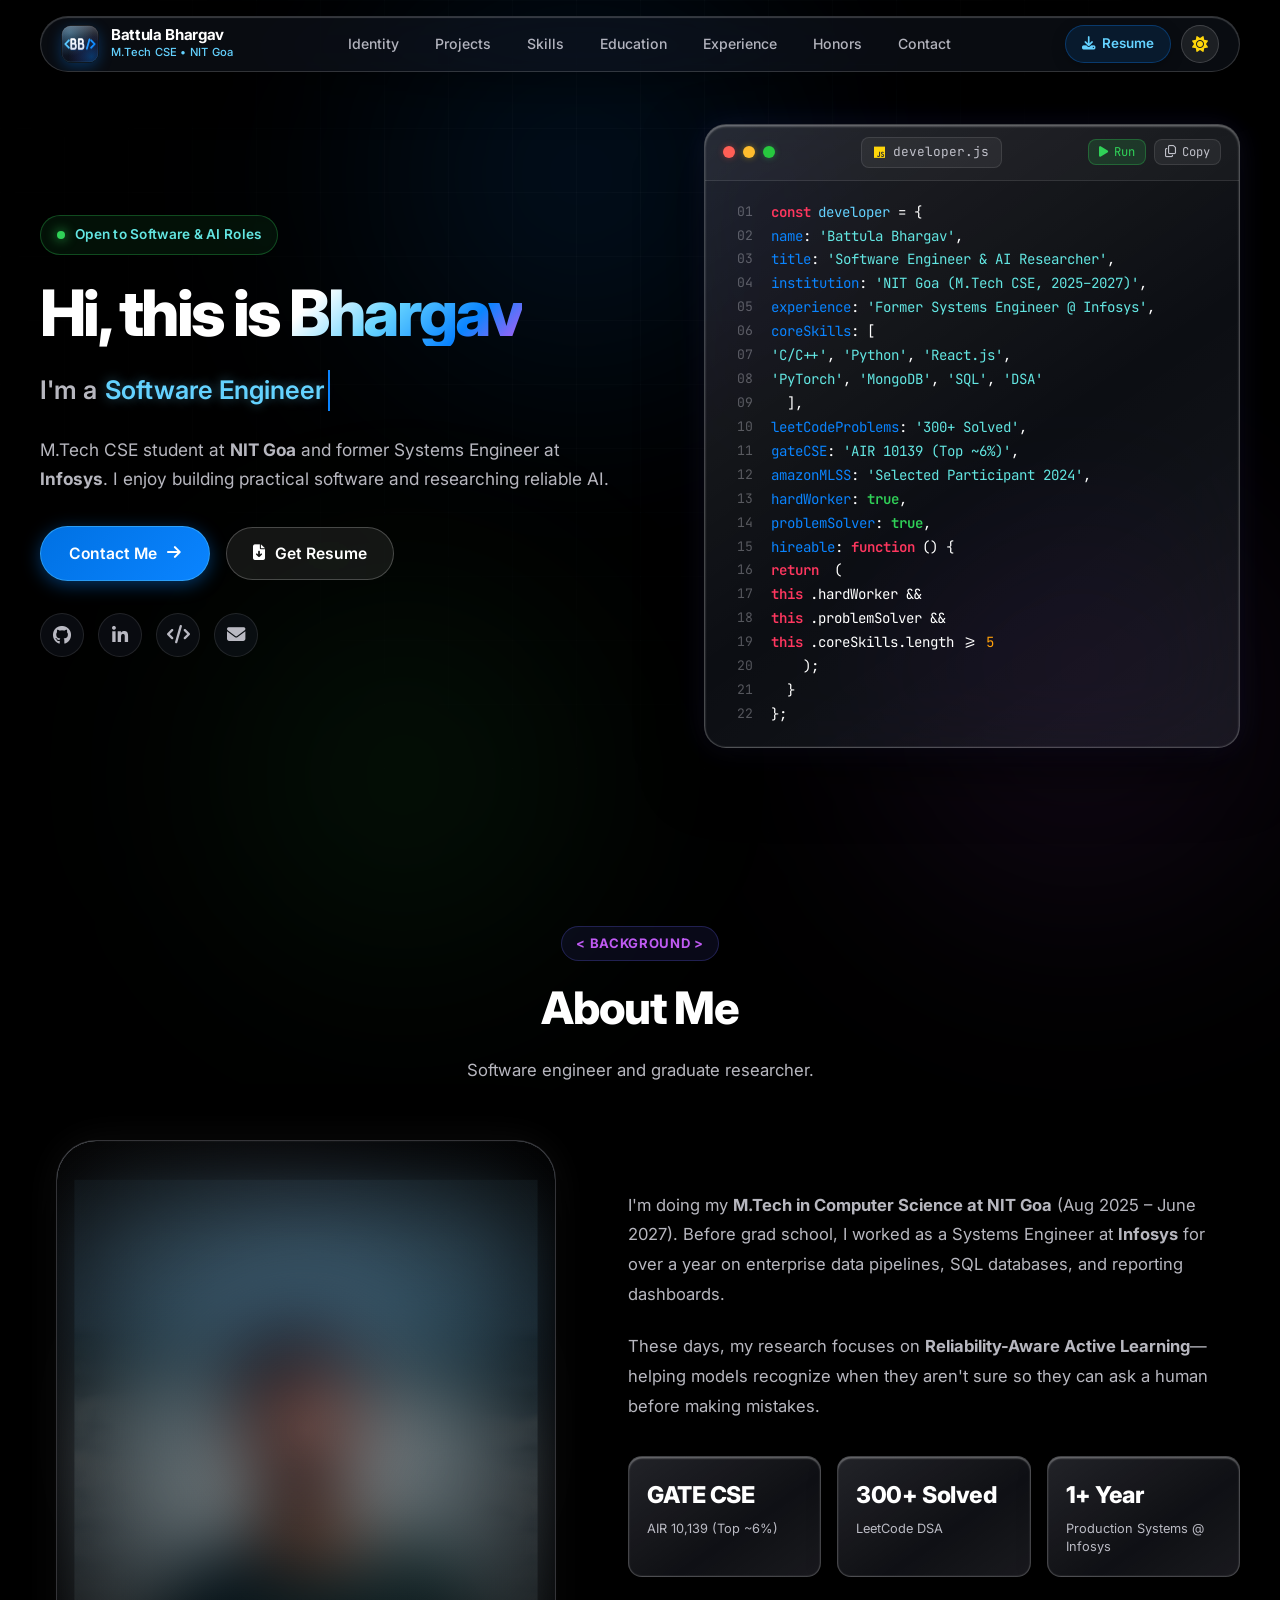
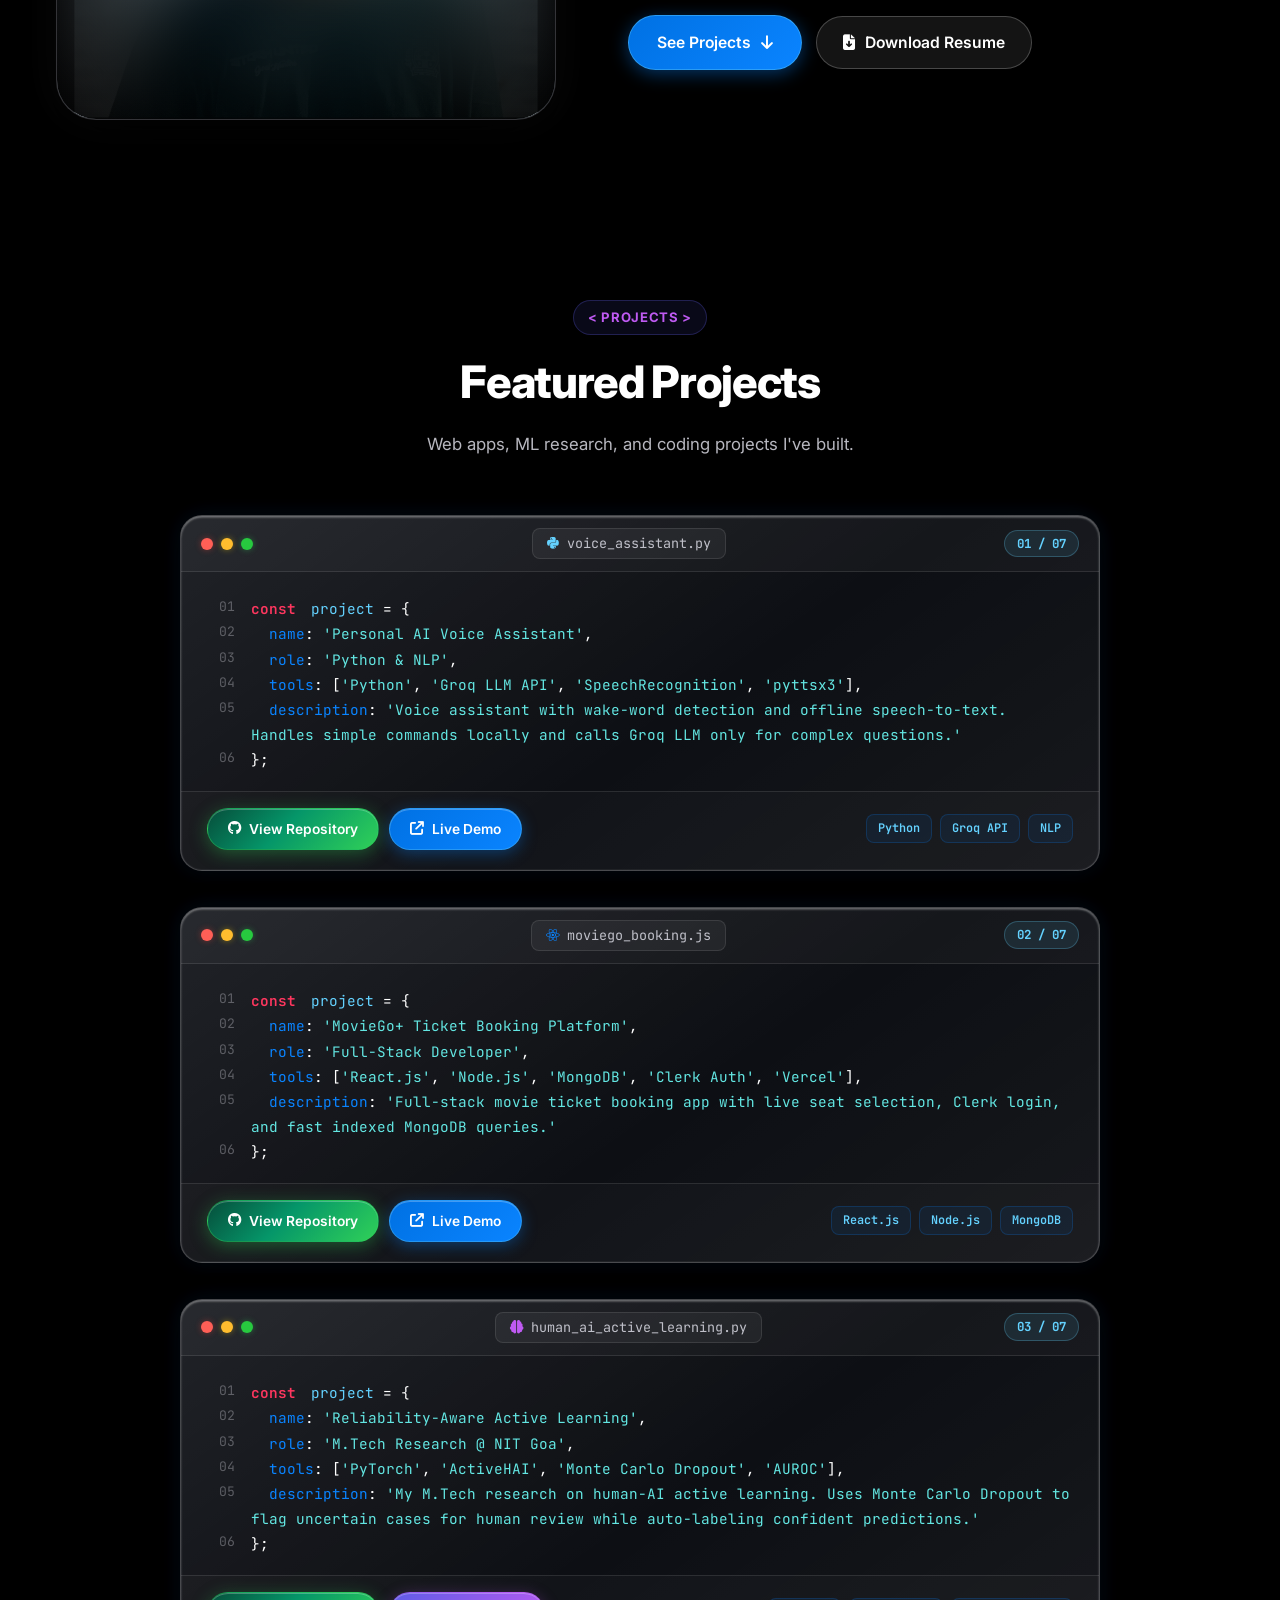
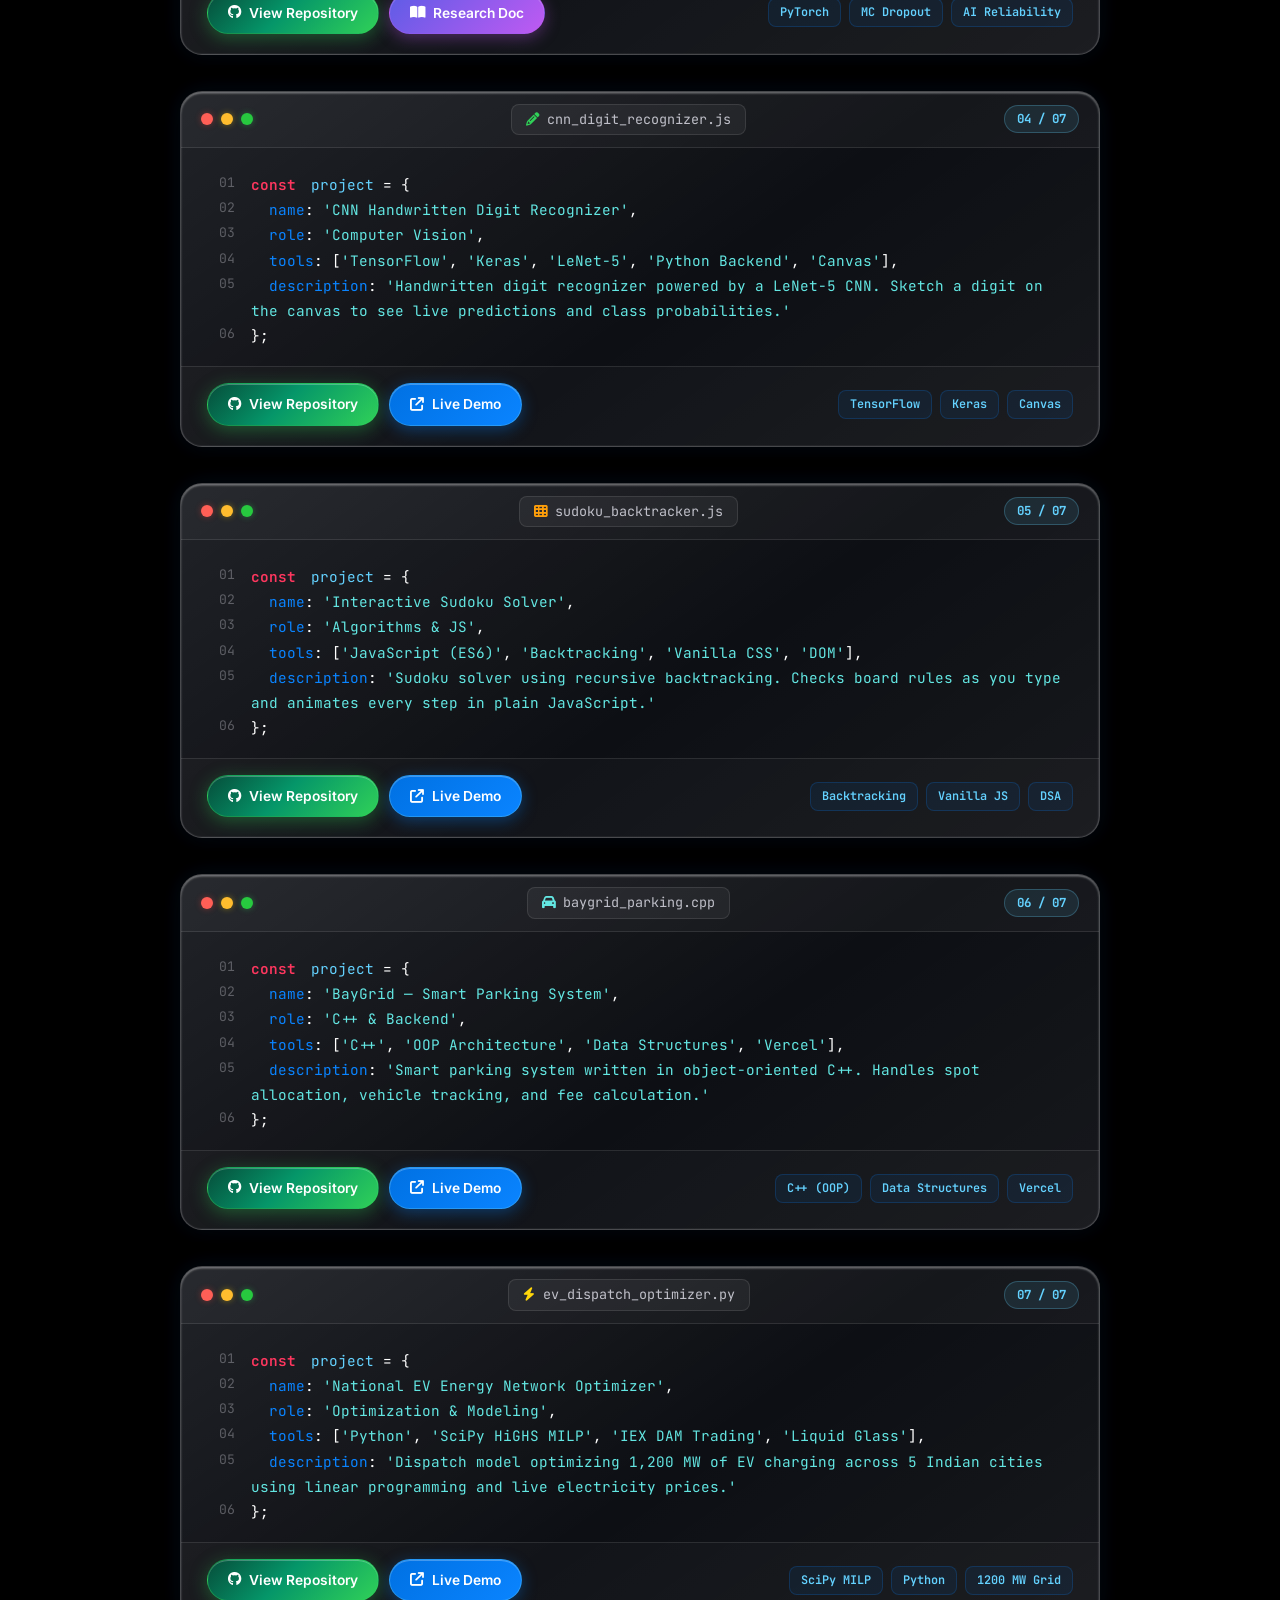
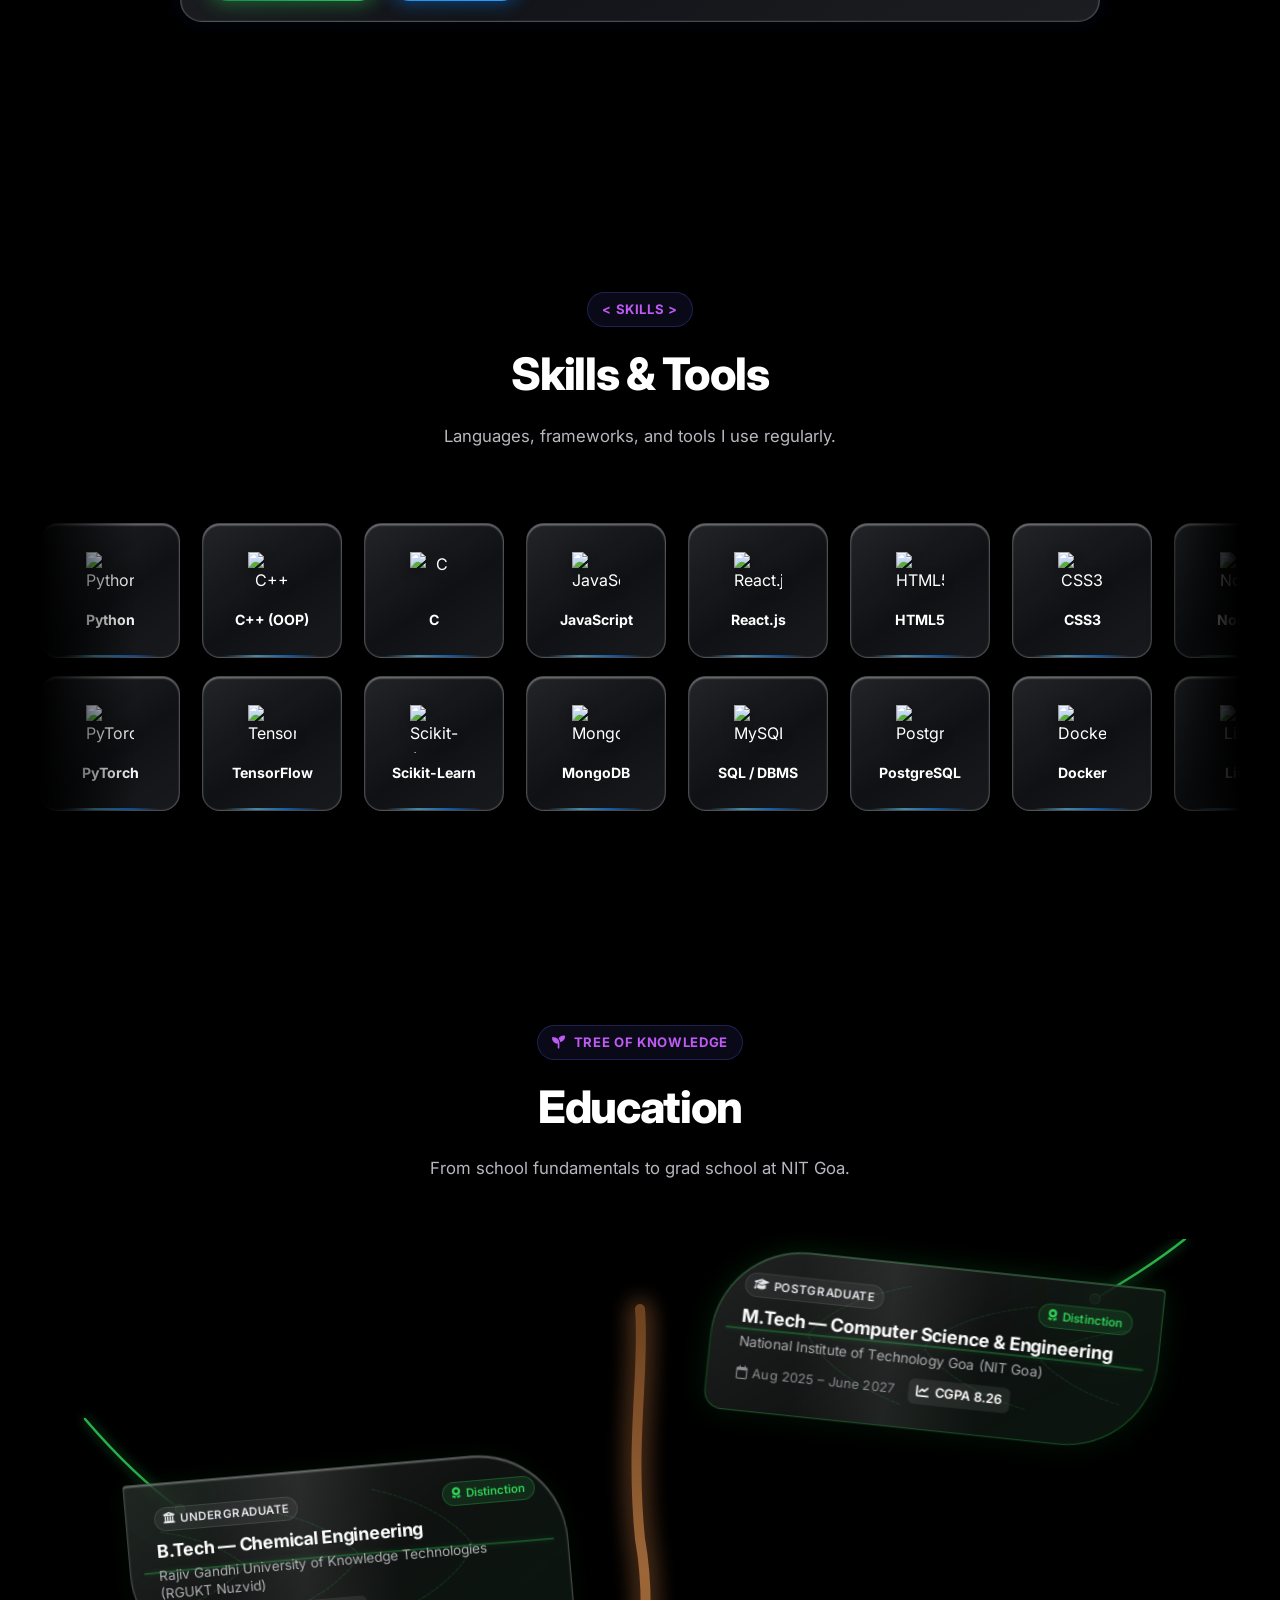
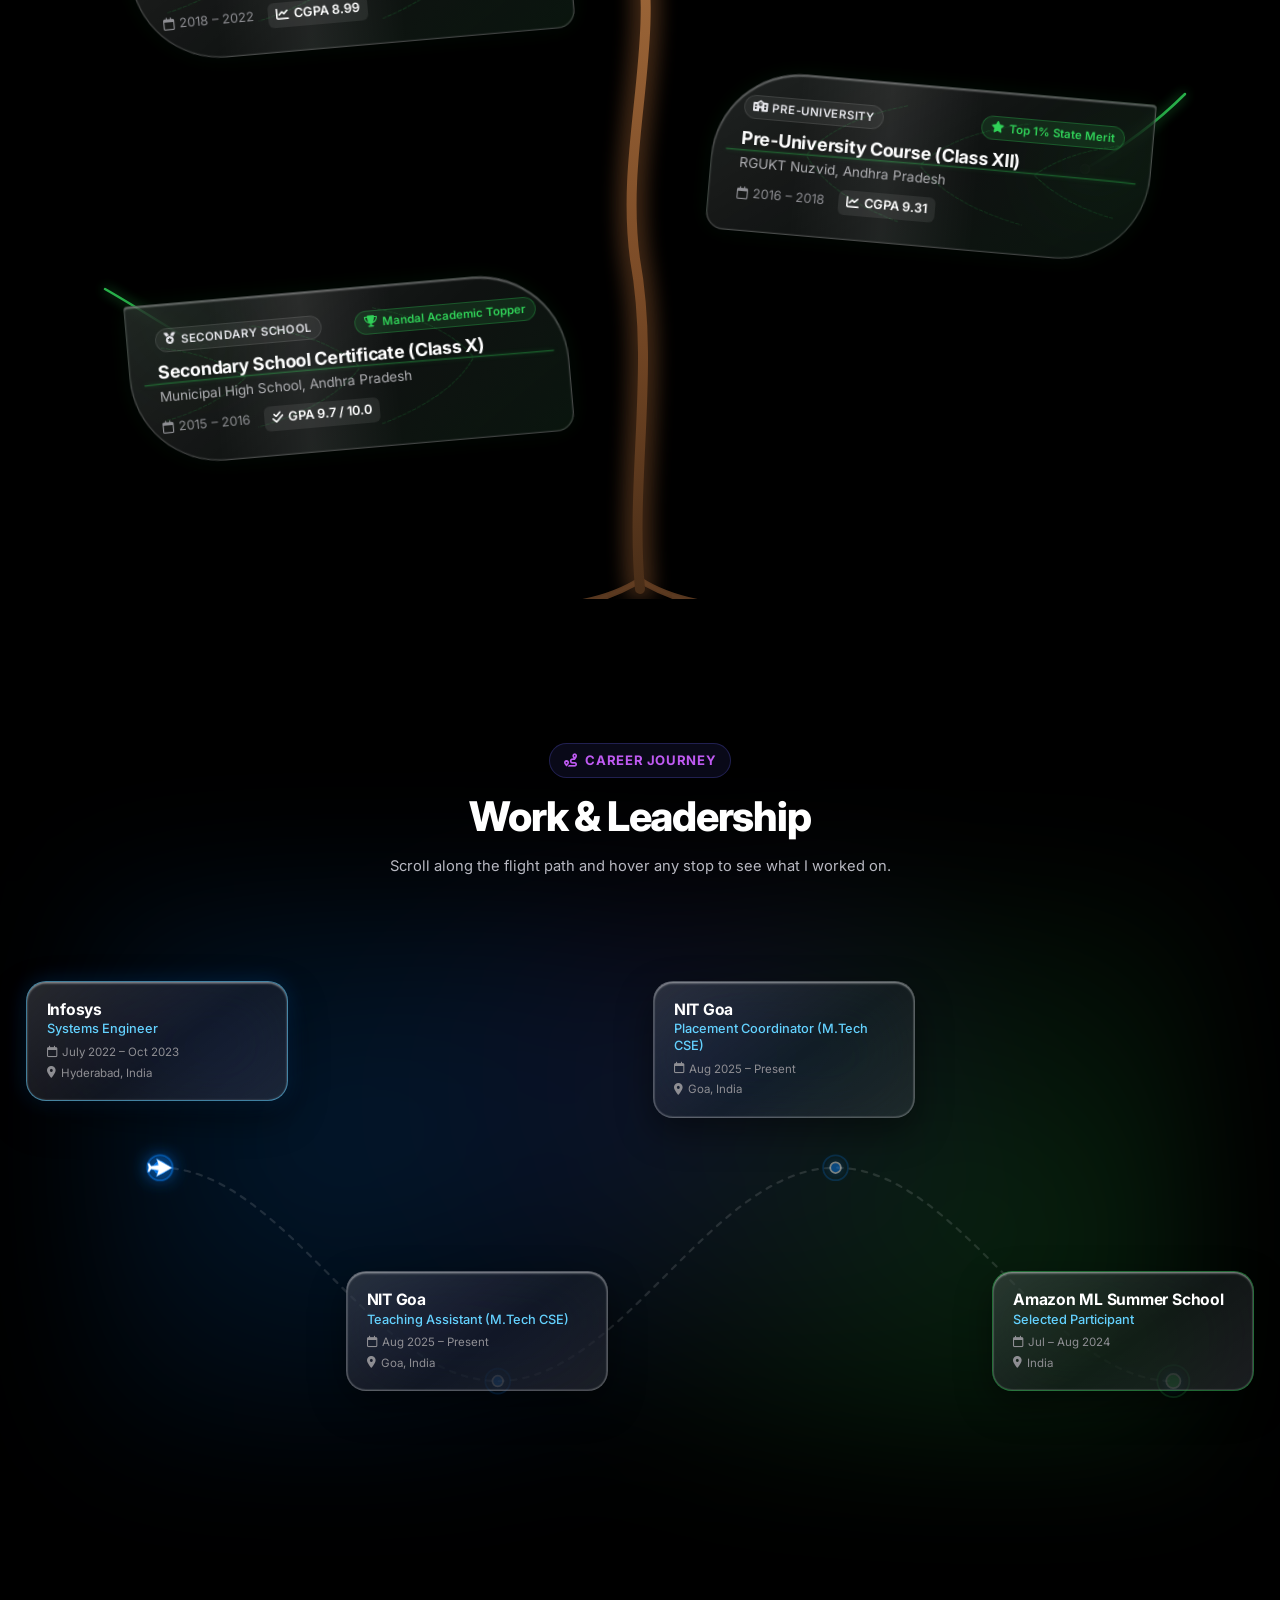
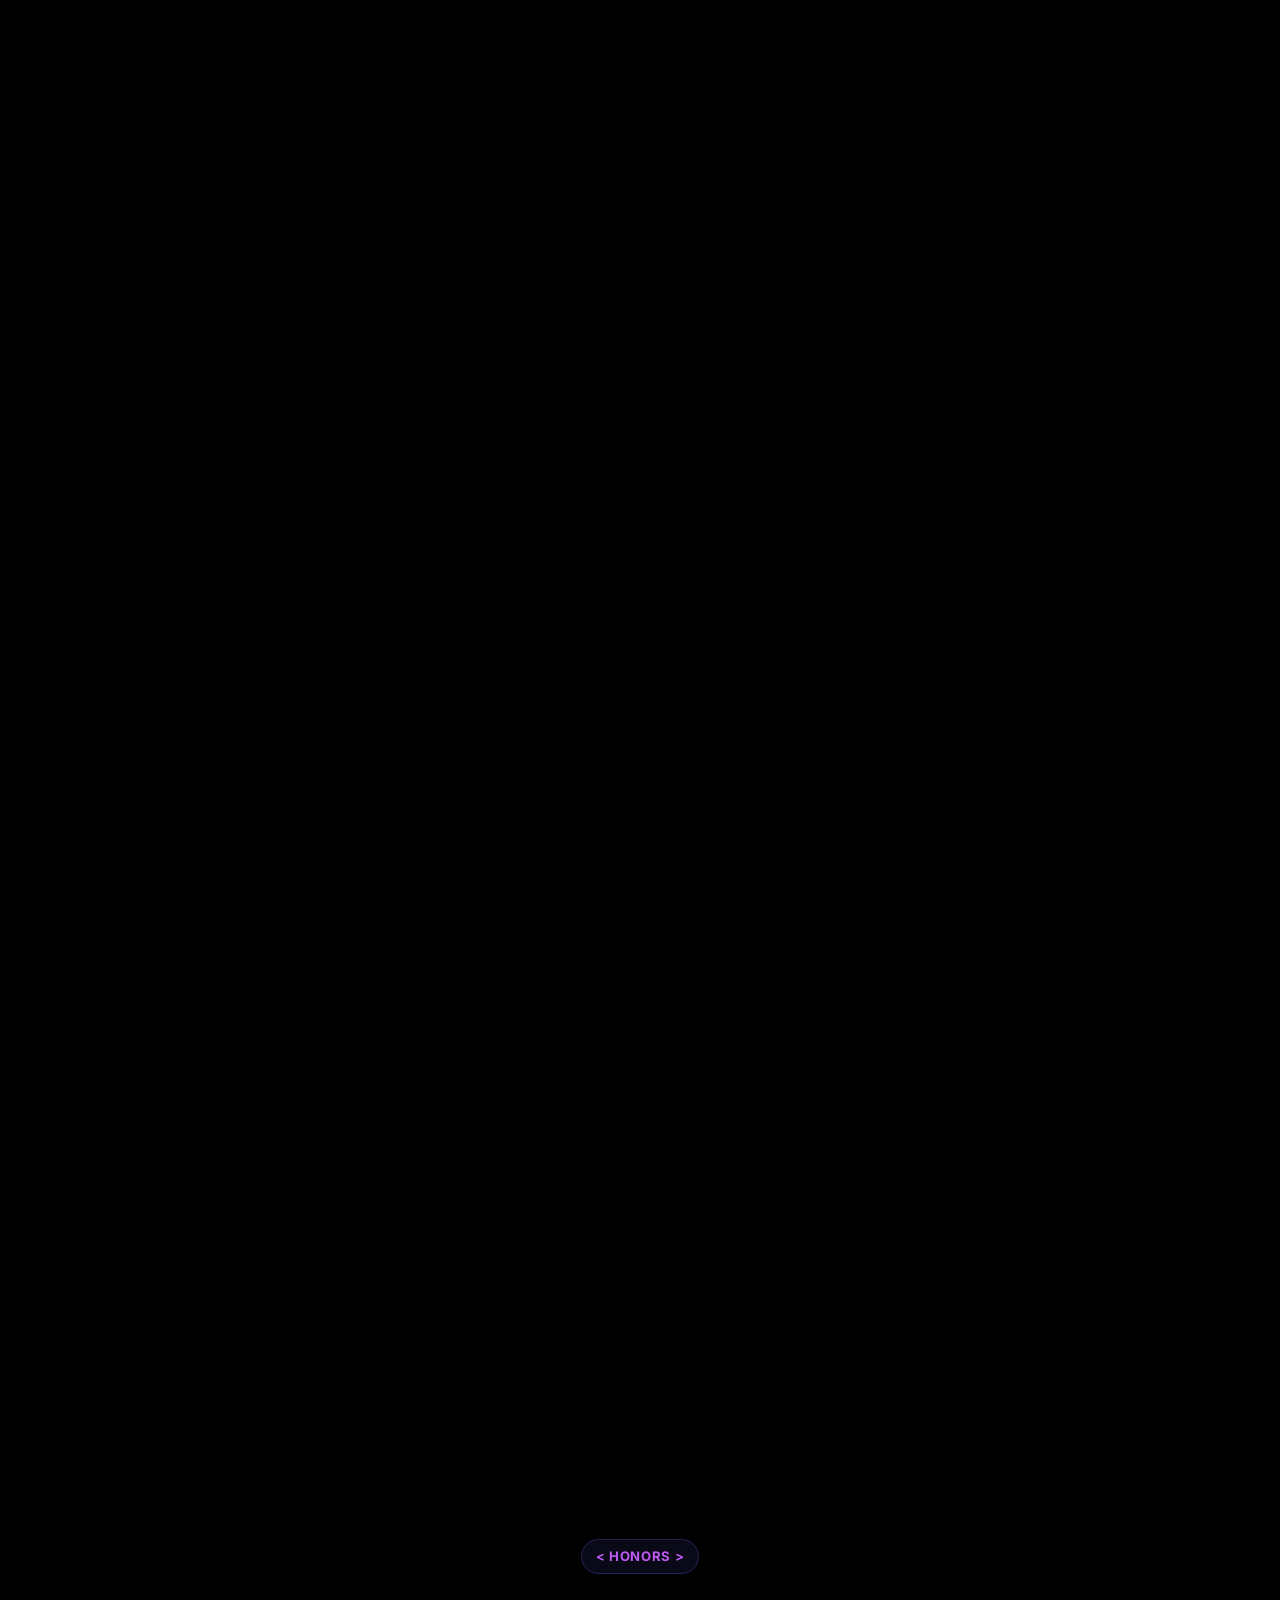
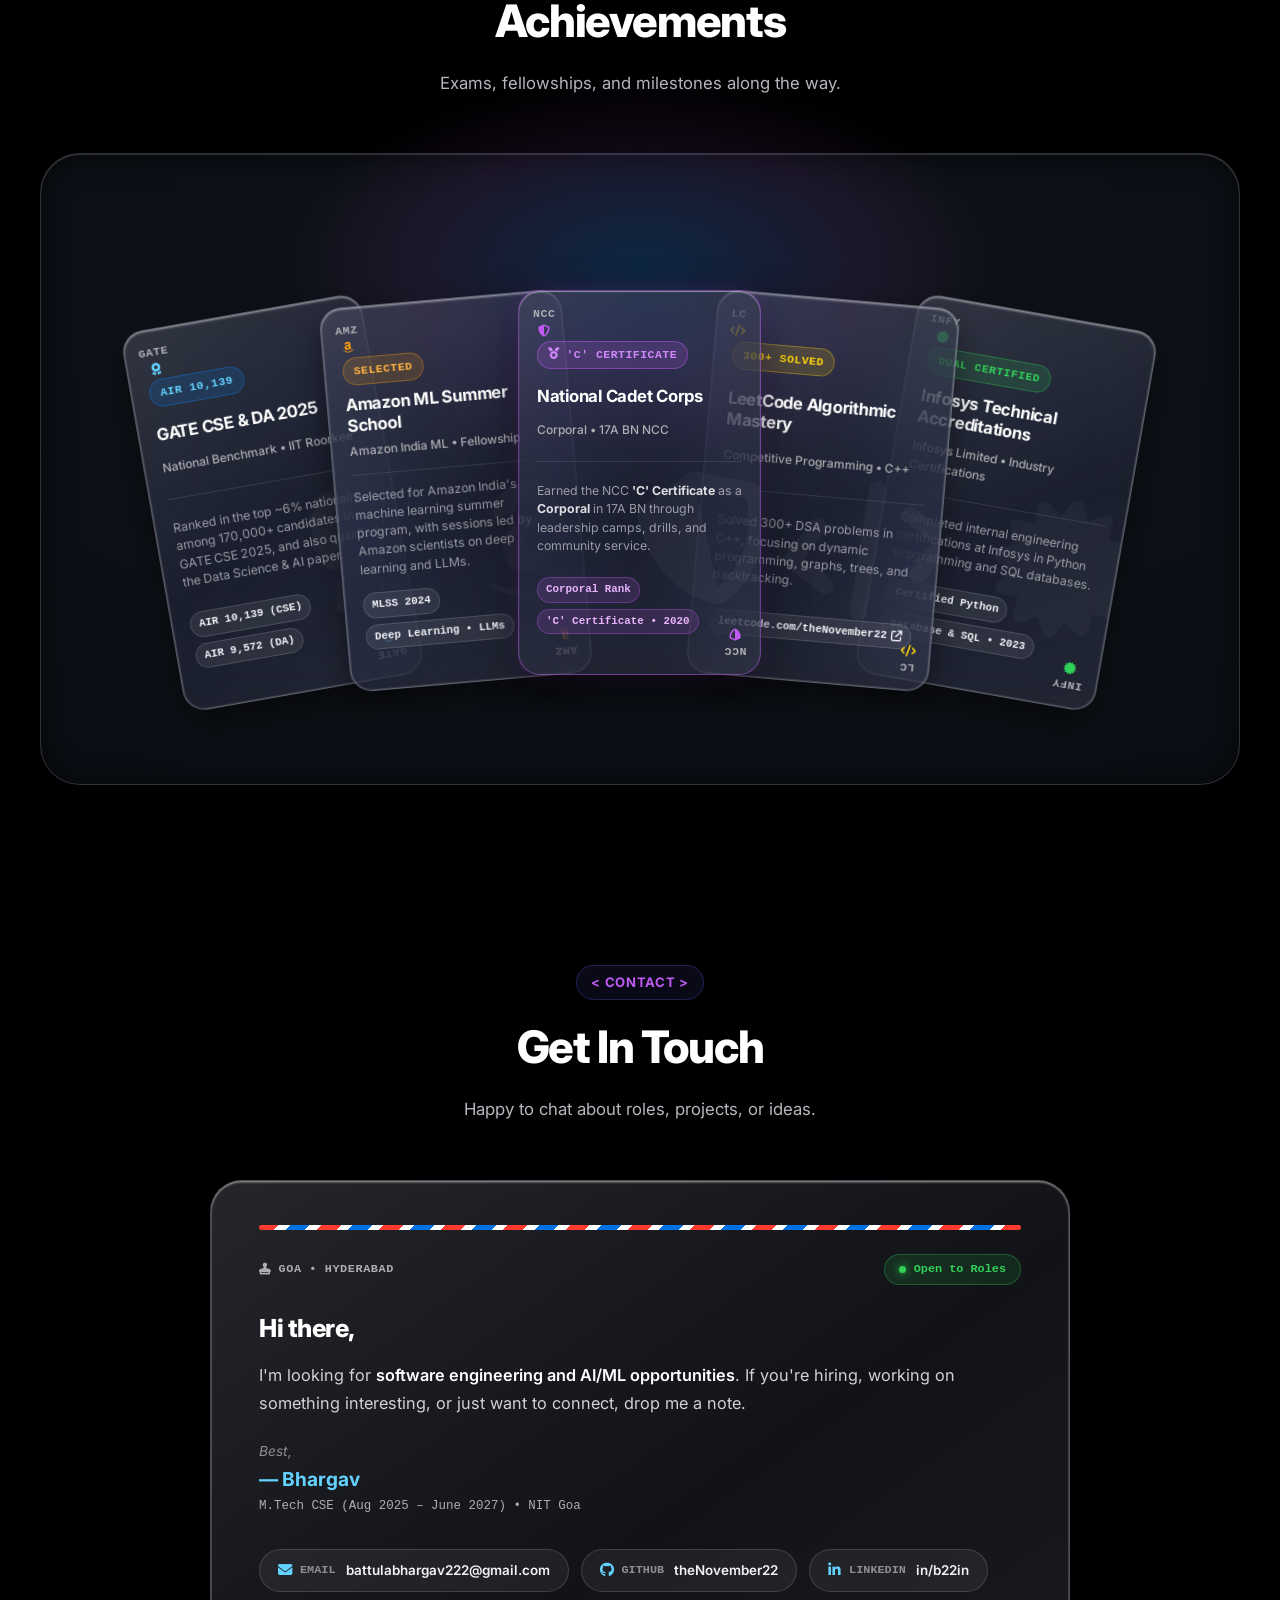
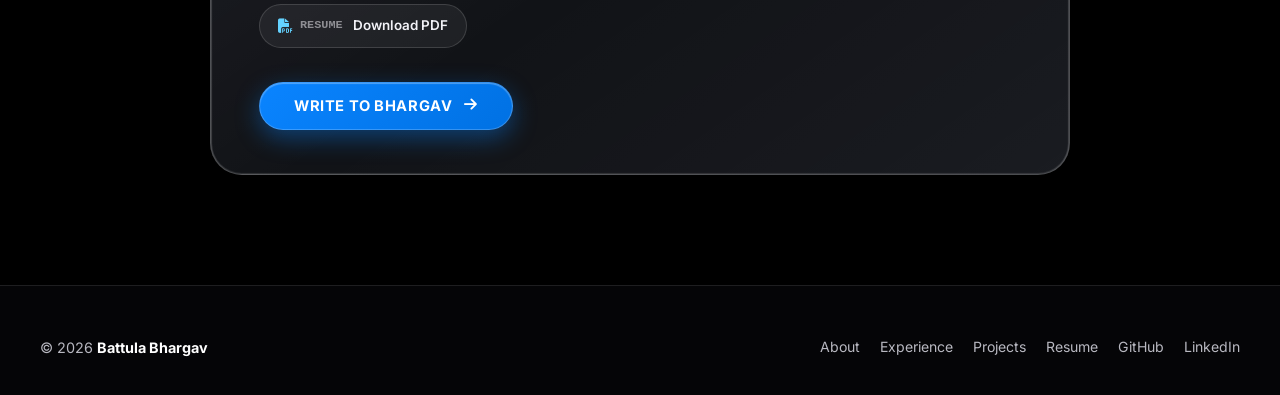
==== commit 78d726b8: "feat(brand): create <BB/> logo (SVG & 512px PNG) for favicon, navbar, and download" ====
--- a/index.html
+++ b/index.html
@@ -4,6 +4,9 @@
   <meta charset="UTF-8">
   <meta name="viewport" content="width=device-width, initial-scale=1.0">
   <title>Battula Bhargav | Software Engineer & AI Researcher</title>
+  <link rel="icon" type="image/svg+xml" href="bb-logo.svg">
+  <link rel="icon" type="image/png" sizes="512x512" href="bb-logo.png">
+  <link rel="apple-touch-icon" href="bb-logo.png">
   <meta name="description" content="Portfolio of Battula Bhargav — M.Tech CSE (Aug 2025 – June 2027) at NIT Goa, former Systems Engineer at Infosys, GATE CSE 2025 Qualified (AIR 10139), Amazon MLSS 2024.">
   <meta name="keywords" content="Battula Bhargav, Software Engineer, AI Researcher, NIT Goa, Infosys, Machine Learning, Python, C++, React.js, Deep Learning">
   <meta name="author" content="Battula Bhargav">
@@ -24,7 +27,7 @@
   <link rel="stylesheet" href="https://cdnjs.cloudflare.com/ajax/libs/font-awesome/6.5.2/css/all.min.css">
 
   <!-- Apple HIG Stylesheet -->
-  <link rel="stylesheet" href="styles.css?v=mobile4">
+  <link rel="stylesheet" href="styles.css?v=logo1">
 </head>
 <body>
   <!-- Apple Subtle Ambient Glow Lights -->
@@ -39,7 +42,9 @@
       <div class="navbar-spotlight" id="navSpotlight"></div>
 
       <a href="#hero" class="brand" aria-label="Battula Bhargav Home">
-        <div class="brand-badge">&lt;B/&gt;</div>
+        <div class="brand-badge">
+          <img src="bb-logo.svg" alt="BB Logo" class="brand-badge-img">
+        </div>
         <div class="brand-text">
           <span class="brand-name">Battula Bhargav</span>
           <span class="brand-role">M.Tech CSE • NIT Goa</span>
--- a/styles.css
+++ b/styles.css
@@ -316,29 +316,22 @@
 }
 
 .brand-badge {
-  width: 36px;
-  height: 36px;
+  width: 38px;
+  height: 38px;
   border-radius: 11px;
-  background: var(--grad-primary);
   display: grid;
   place-items: center;
-  color: #fff;
-  font-weight: 800;
-  font-size: 0.92rem;
-  box-shadow: 0 4px 14px rgba(10, 132, 255, 0.35);
+  box-shadow: 0 4px 14px rgba(10, 132, 255, 0.30);
   position: relative;
   overflow: hidden;
-}
-
-.brand-badge::after {
-  content: "";
-  position: absolute;
-  top: 0;
-  left: 0;
-  right: 0;
-  height: 50%;
-  background: linear-gradient(180deg, rgba(255, 255, 255, 0.35), transparent);
-  border-radius: 11px 11px 0 0;
+  flex-shrink: 0;
+}
+
+.brand-badge-img {
+  width: 100%;
+  height: 100%;
+  object-fit: cover;
+  display: block;
 }
 
 .brand-text {
@@ -4572,9 +4565,8 @@
 }
 
 body.light-theme .brand-badge {
-  background: #111113;
-  color: #FFFFFF;
-  box-shadow: 0 4px 14px rgba(0, 0, 0, 0.2);
+  background: transparent;
+  box-shadow: 0 4px 12px rgba(0, 0, 0, 0.18);
 }
 
 body.light-theme .brand:hover .brand-name {
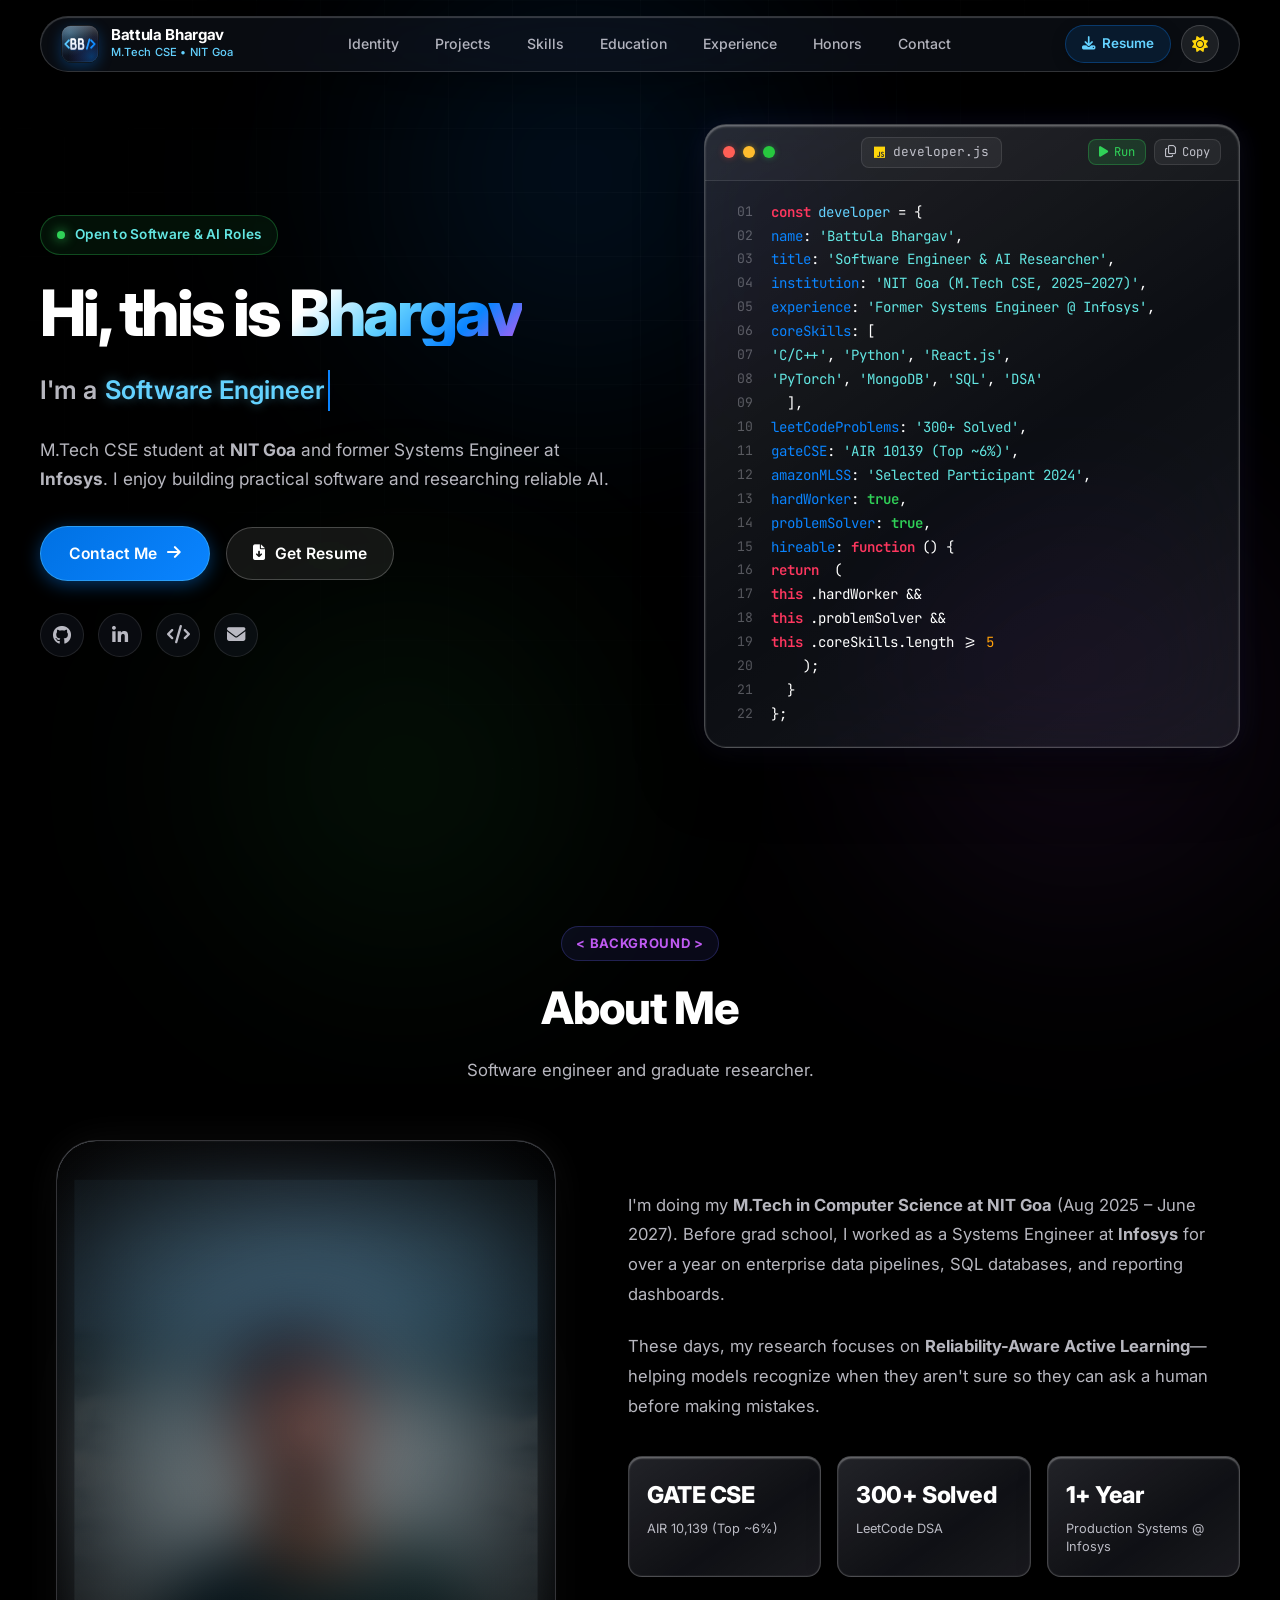
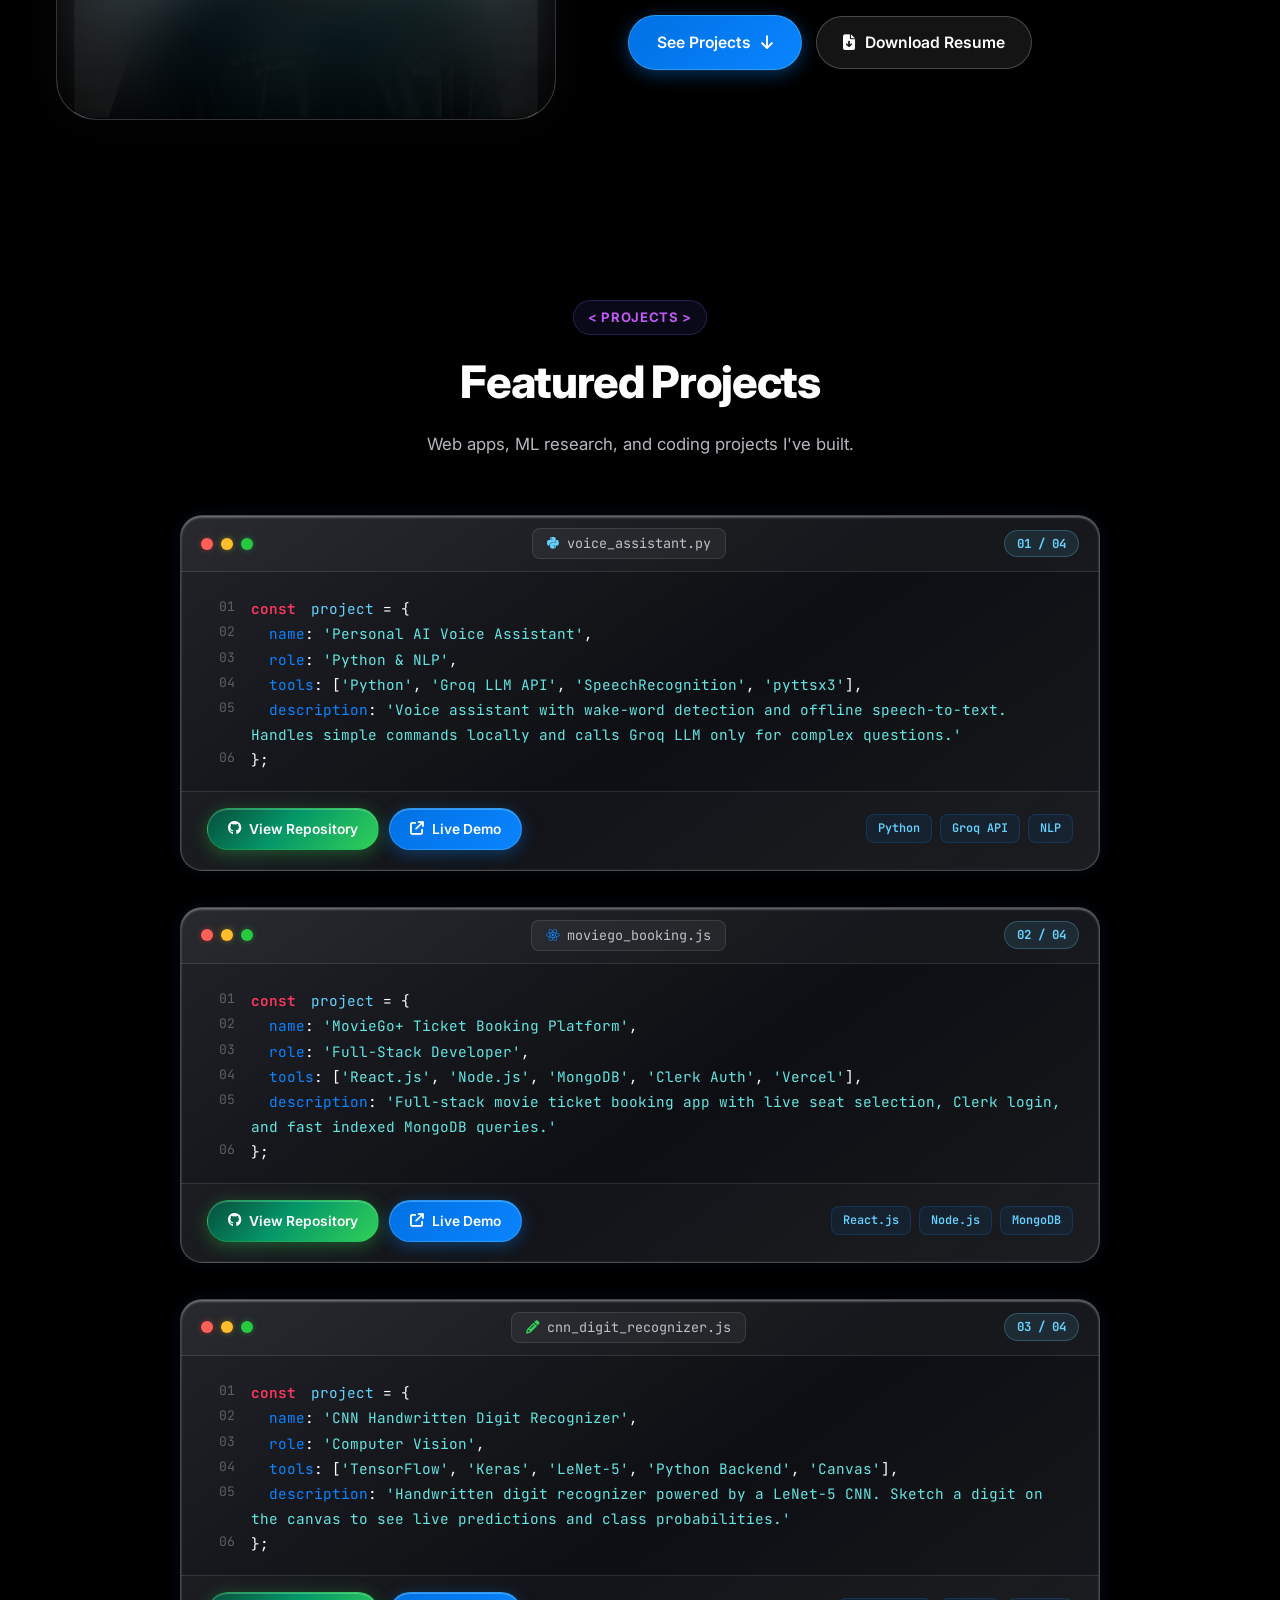
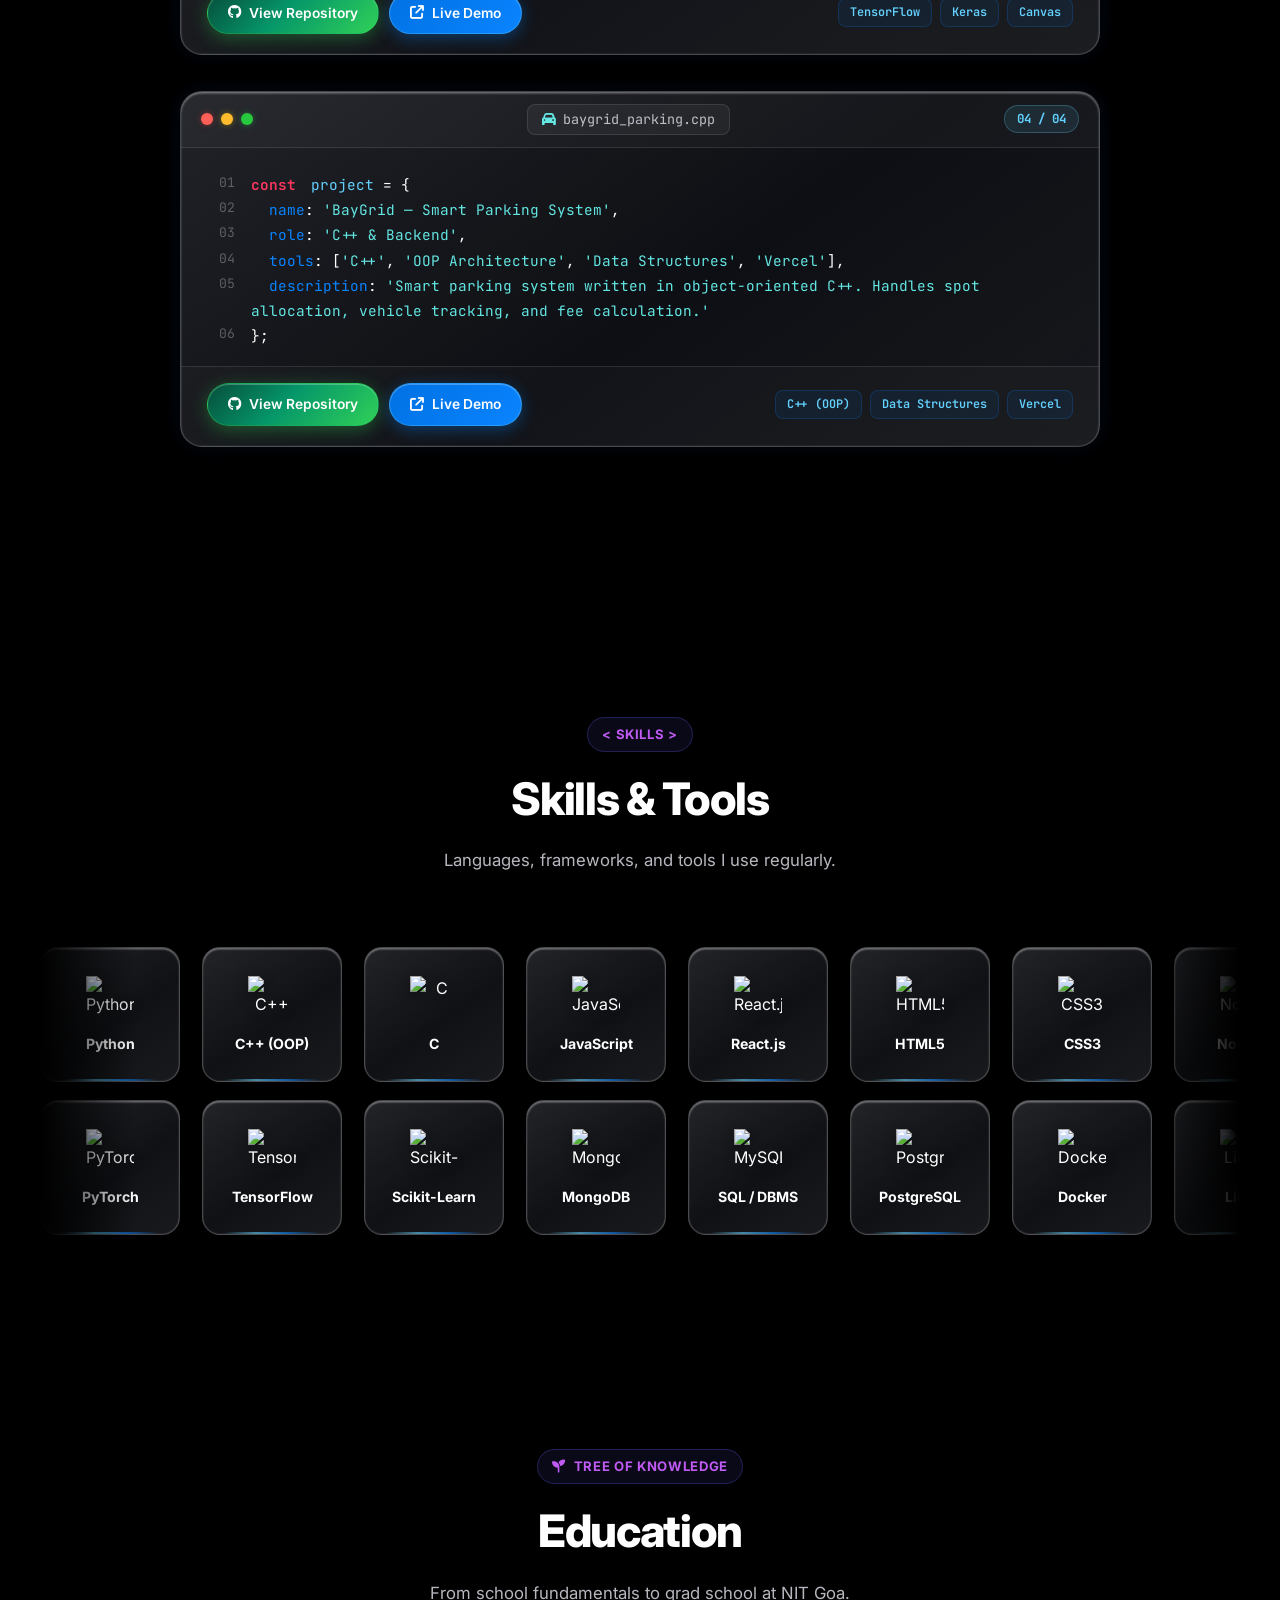
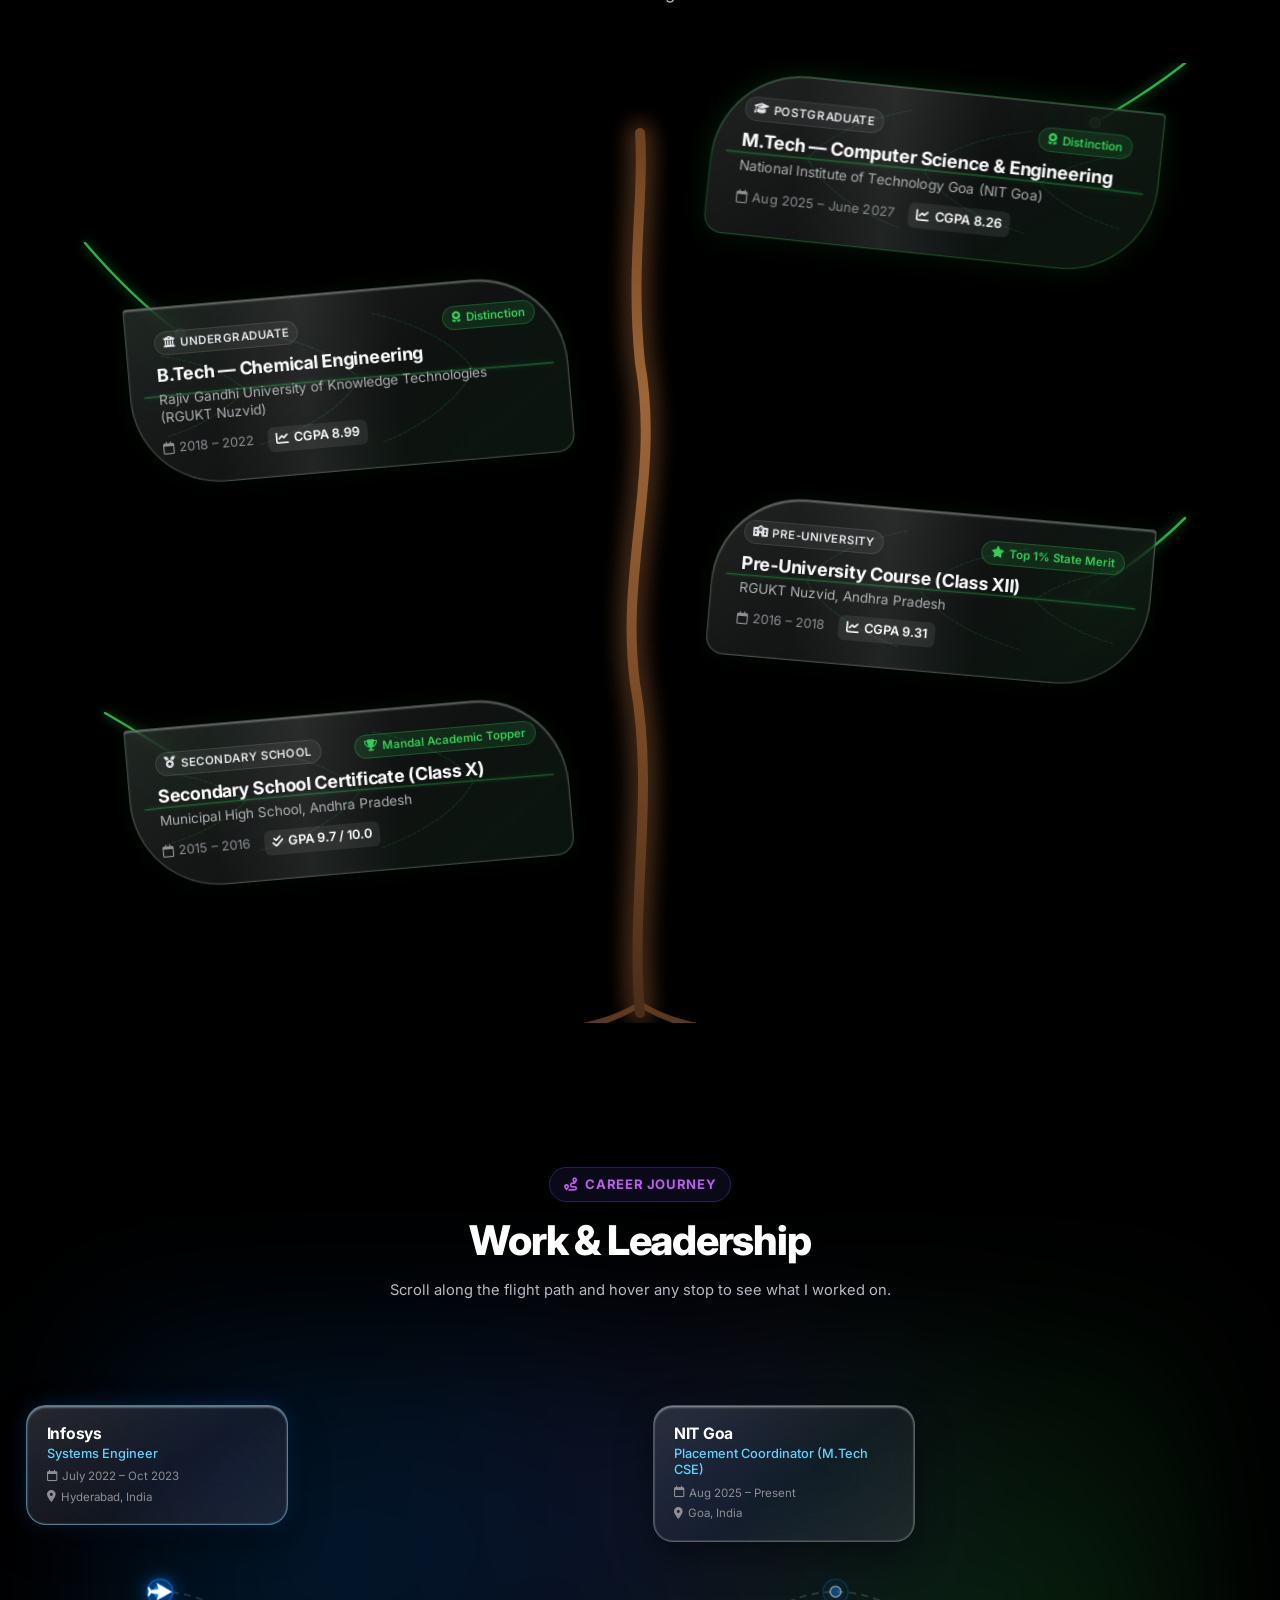
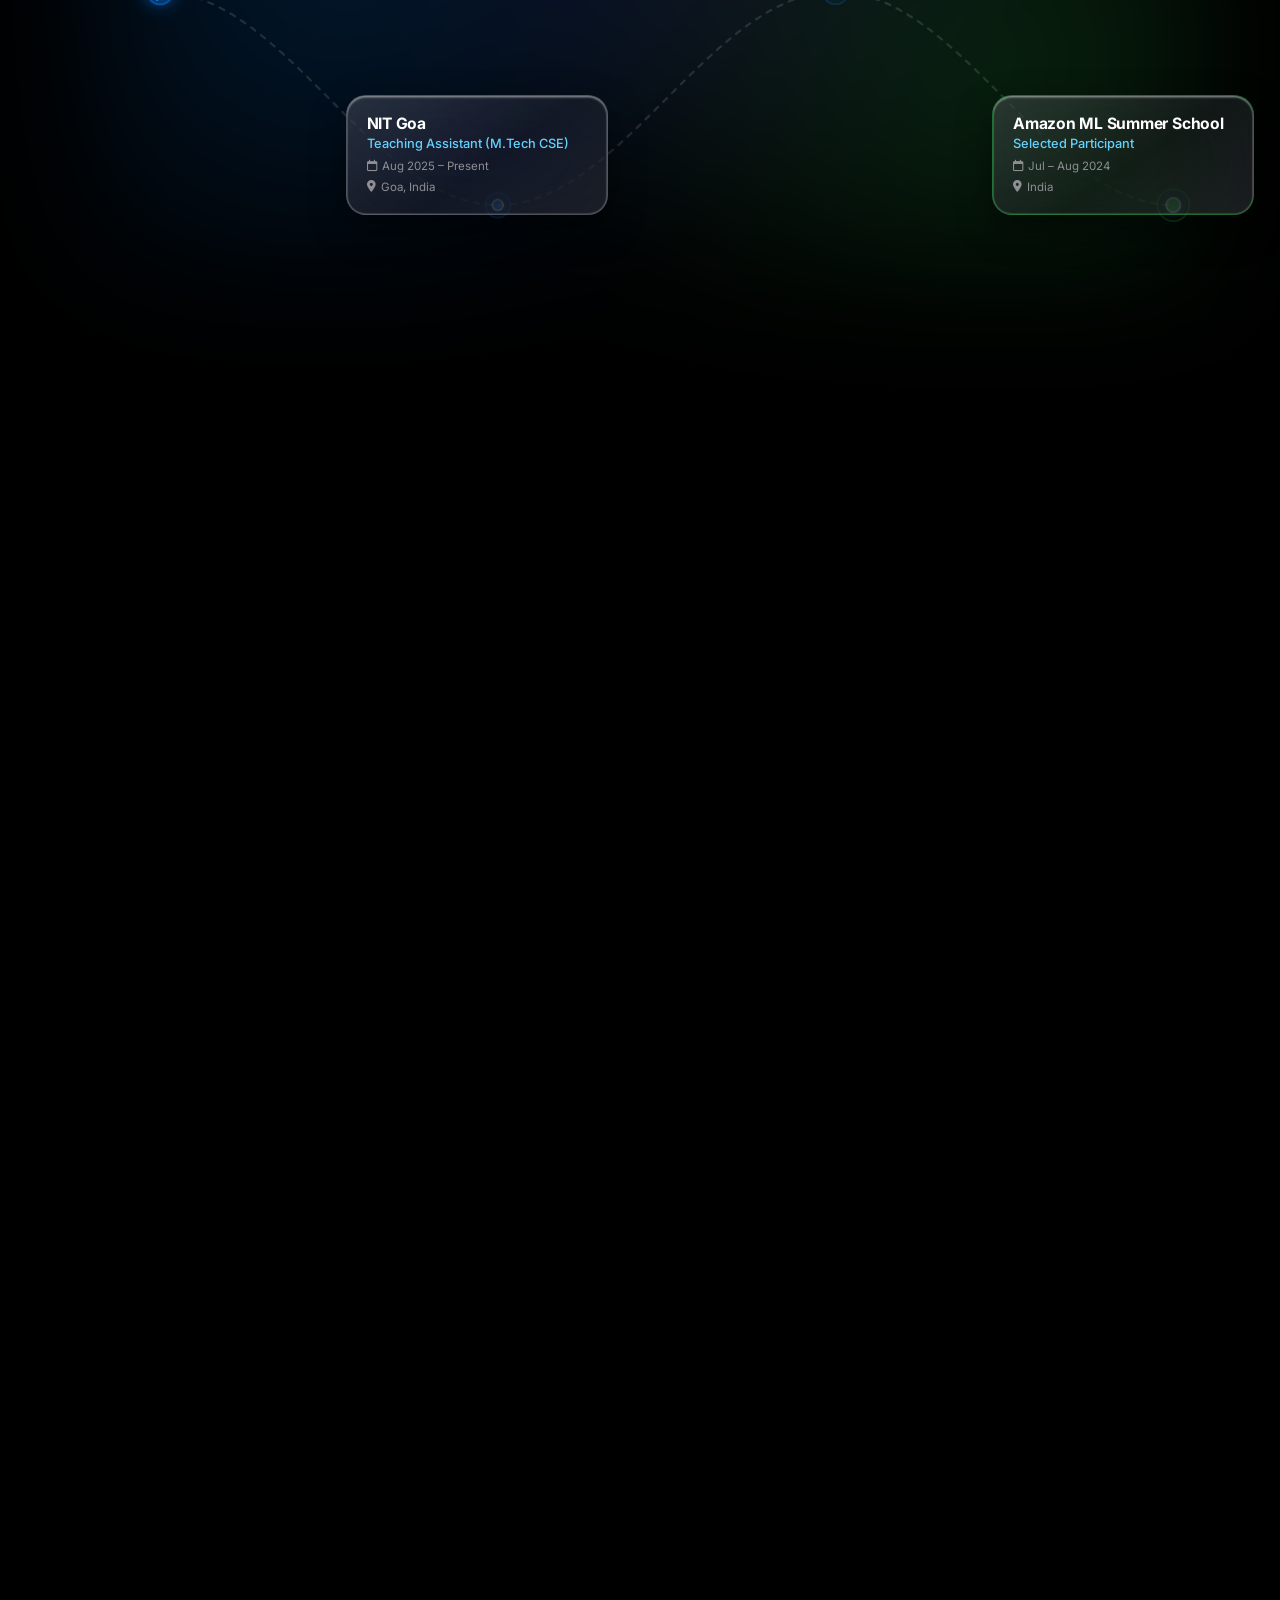
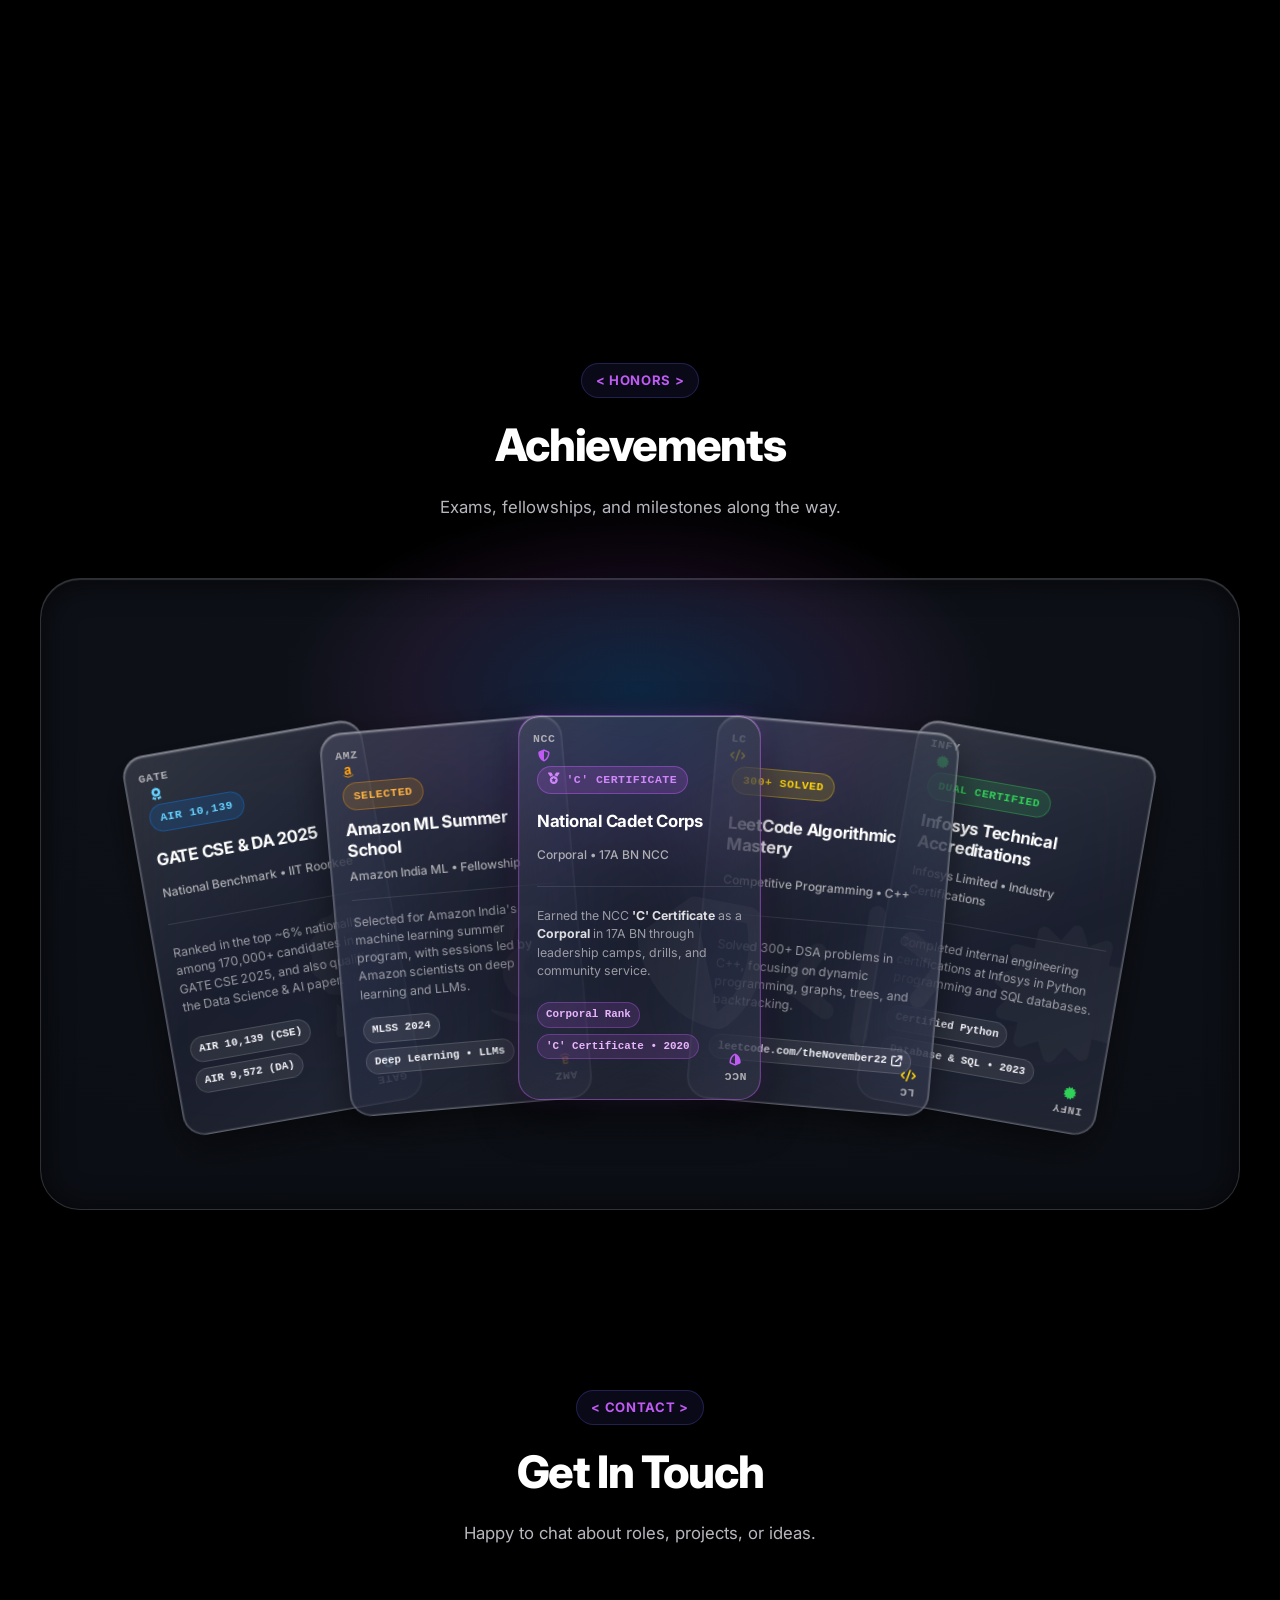
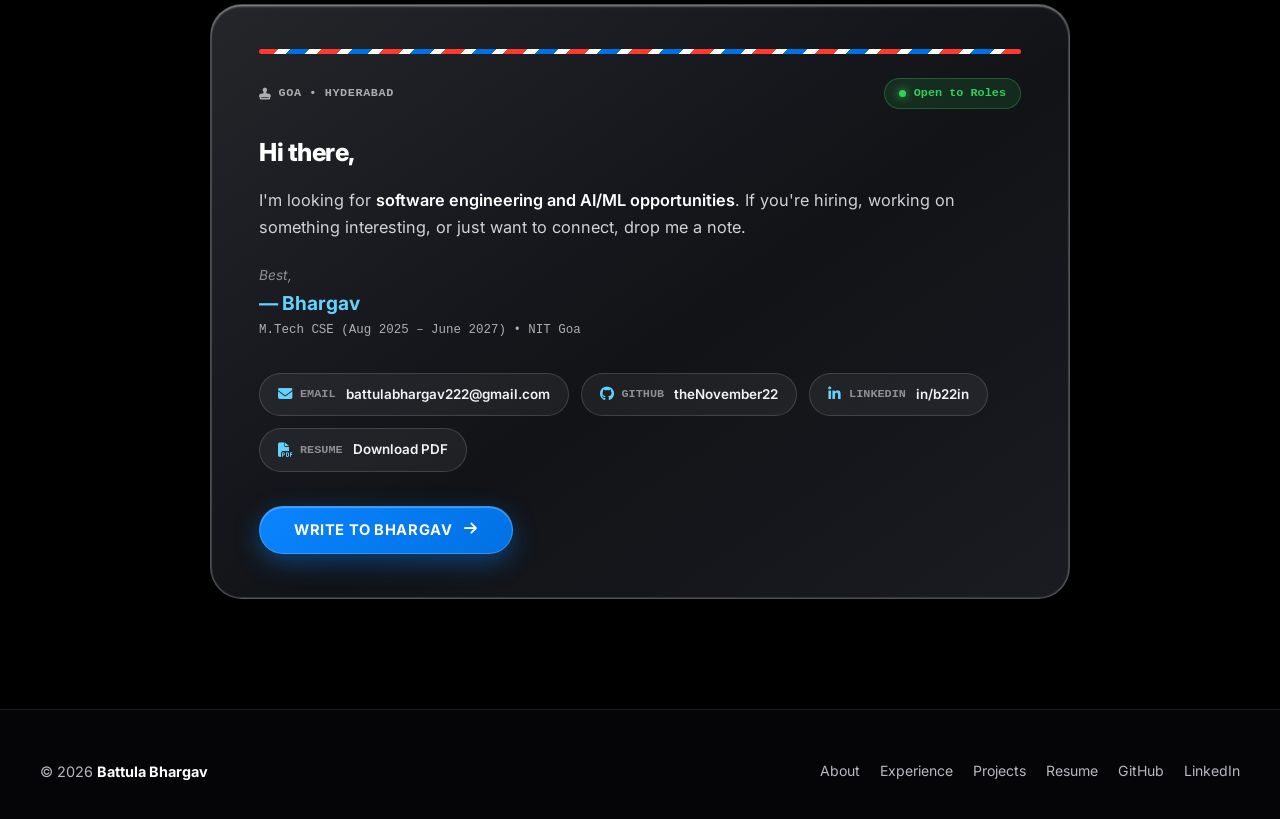
==== commit 04724526: "chore(projects): remove Human-AI, Sudoku, and EV Optimizer cards and renumber remaining 4 projects" ====
--- a/index.html
+++ b/index.html
@@ -294,7 +294,7 @@
               <i class="fa-brands fa-python" style="color:var(--apple-cyan);"></i>
               <span>voice_assistant.py</span>
             </div>
-            <span class="project-num-badge">01 / 07</span>
+            <span class="project-num-badge">01 / 04</span>
           </div>
 
           <div class="project-code-area">
@@ -338,7 +338,7 @@
               <i class="fa-brands fa-react" style="color:var(--apple-blue);"></i>
               <span>moviego_booking.js</span>
             </div>
-            <span class="project-num-badge">02 / 07</span>
+            <span class="project-num-badge">02 / 04</span>
           </div>
 
           <div class="project-code-area">
@@ -370,7 +370,7 @@
         </div>
 
         <div id="sticky-card-3" class="sticky-card">
-        <!-- 3. Reliability-Aware Human-AI Active Learning -->
+        <!-- 3. CNN Digit Recognition -->
         <div class="abusaid-project-card" data-filter="ai">
           <div class="project-window-top">
             <div class="mac-traffic-lights">
@@ -379,54 +379,10 @@
               <span class="mac-dot green"></span>
             </div>
             <div class="project-window-title">
-              <i class="fa-solid fa-brain" style="color:var(--apple-purple);"></i>
-              <span>human_ai_active_learning.py</span>
-            </div>
-            <span class="project-num-badge">03 / 07</span>
-          </div>
-
-          <div class="project-code-area">
-            <div class="project-code-line"><span class="line-no">01</span><span class="c-keyword">const</span> <span class="c-var">project</span> = {</div>
-            <div class="project-code-line"><span class="line-no">02</span>  <span class="c-prop">name</span>: <span class="c-string">'Reliability-Aware Active Learning'</span>,</div>
-            <div class="project-code-line"><span class="line-no">03</span>  <span class="c-prop">role</span>: <span class="c-string">'M.Tech Research @ NIT Goa'</span>,</div>
-            <div class="project-code-line"><span class="line-no">04</span>  <span class="c-prop">tools</span>: [<span class="c-string">'PyTorch'</span>, <span class="c-string">'ActiveHAI'</span>, <span class="c-string">'Monte Carlo Dropout'</span>, <span class="c-string">'AUROC'</span>],</div>
-            <div class="project-code-line"><span class="line-no">05</span>  <span class="c-prop">description</span>: <span class="project-desc-text">'My M.Tech research on human-AI active learning. Uses Monte Carlo Dropout to flag uncertain cases for human review while auto-labeling confident predictions.'</span></div>
-            <div class="project-code-line"><span class="line-no">06</span>};</div>
-          </div>
-
-          <div class="project-window-footer">
-            <div class="project-action-buttons">
-              <a href="https://github.com/theNovember22/reliability-aware-human-ai-active-learning" target="_blank" rel="noopener noreferrer" class="btn-project-cta code btn-github-emerald">
-                <i class="fa-brands fa-github"></i> View Repository
-              </a>
-              <a href="https://drive.google.com/file/d/1fYlmltWHaMifirhFbVfzTciafs1utzuW/view?usp=sharing" target="_blank" rel="noopener noreferrer" class="btn-project-cta research">
-                <i class="fa-solid fa-book-open"></i> Research Doc
-              </a>
-            </div>
-            <div class="project-tools-wrap">
-              <span class="project-tool-tag">PyTorch</span>
-              <span class="project-tool-tag">MC Dropout</span>
-              <span class="project-tool-tag">AI Reliability</span>
-            </div>
-          </div>
-        </div>
-
-        </div>
-
-        <div id="sticky-card-4" class="sticky-card">
-        <!-- 4. CNN Digit Recognition -->
-        <div class="abusaid-project-card" data-filter="ai">
-          <div class="project-window-top">
-            <div class="mac-traffic-lights">
-              <span class="mac-dot red"></span>
-              <span class="mac-dot yellow"></span>
-              <span class="mac-dot green"></span>
-            </div>
-            <div class="project-window-title">
               <i class="fa-solid fa-pencil" style="color:var(--apple-green);"></i>
               <span>cnn_digit_recognizer.js</span>
             </div>
-            <span class="project-num-badge">04 / 07</span>
+            <span class="project-num-badge">03 / 04</span>
           </div>
 
           <div class="project-code-area">
@@ -457,8 +413,8 @@
 
         </div>
 
-        <div id="sticky-card-5" class="sticky-card">
-        <!-- 5. Interactive Sudoku Solver -->
+        <div id="sticky-card-4" class="sticky-card">
+        <!-- 4. BayGrid Smart Parking -->
         <div class="abusaid-project-card" data-filter="systems">
           <div class="project-window-top">
             <div class="mac-traffic-lights">
@@ -467,54 +423,10 @@
               <span class="mac-dot green"></span>
             </div>
             <div class="project-window-title">
-              <i class="fa-solid fa-table-cells" style="color:var(--apple-orange);"></i>
-              <span>sudoku_backtracker.js</span>
-            </div>
-            <span class="project-num-badge">05 / 07</span>
-          </div>
-
-          <div class="project-code-area">
-            <div class="project-code-line"><span class="line-no">01</span><span class="c-keyword">const</span> <span class="c-var">project</span> = {</div>
-            <div class="project-code-line"><span class="line-no">02</span>  <span class="c-prop">name</span>: <span class="c-string">'Interactive Sudoku Solver'</span>,</div>
-            <div class="project-code-line"><span class="line-no">03</span>  <span class="c-prop">role</span>: <span class="c-string">'Algorithms &amp; JS'</span>,</div>
-            <div class="project-code-line"><span class="line-no">04</span>  <span class="c-prop">tools</span>: [<span class="c-string">'JavaScript (ES6)'</span>, <span class="c-string">'Backtracking'</span>, <span class="c-string">'Vanilla CSS'</span>, <span class="c-string">'DOM'</span>],</div>
-            <div class="project-code-line"><span class="line-no">05</span>  <span class="c-prop">description</span>: <span class="project-desc-text">'Sudoku solver using recursive backtracking. Checks board rules as you type and animates every step in plain JavaScript.'</span></div>
-            <div class="project-code-line"><span class="line-no">06</span>};</div>
-          </div>
-
-          <div class="project-window-footer">
-            <div class="project-action-buttons">
-              <a href="https://github.com/theNovember22/Sudoku_Solver" target="_blank" rel="noopener noreferrer" class="btn-project-cta code btn-github-emerald">
-                <i class="fa-brands fa-github"></i> View Repository
-              </a>
-              <a href="https://thenovember22.github.io/Sudoku_Solver/" target="_blank" rel="noopener noreferrer" class="btn-project-cta demo">
-                <i class="fa-solid fa-arrow-up-right-from-square"></i> Live Demo
-              </a>
-            </div>
-            <div class="project-tools-wrap">
-              <span class="project-tool-tag">Backtracking</span>
-              <span class="project-tool-tag">Vanilla JS</span>
-              <span class="project-tool-tag">DSA</span>
-            </div>
-          </div>
-        </div>
-
-        </div>
-
-        <div id="sticky-card-6" class="sticky-card">
-        <!-- 6. BayGrid Smart Parking -->
-        <div class="abusaid-project-card" data-filter="systems">
-          <div class="project-window-top">
-            <div class="mac-traffic-lights">
-              <span class="mac-dot red"></span>
-              <span class="mac-dot yellow"></span>
-              <span class="mac-dot green"></span>
-            </div>
-            <div class="project-window-title">
               <i class="fa-solid fa-car" style="color:var(--apple-mint);"></i>
               <span>baygrid_parking.cpp</span>
             </div>
-            <span class="project-num-badge">06 / 07</span>
+            <span class="project-num-badge">04 / 04</span>
           </div>
 
           <div class="project-code-area">
@@ -539,50 +451,6 @@
               <span class="project-tool-tag">C++ (OOP)</span>
               <span class="project-tool-tag">Data Structures</span>
               <span class="project-tool-tag">Vercel</span>
-            </div>
-          </div>
-        </div>
-
-        </div>
-
-        <div id="sticky-card-7" class="sticky-card">
-        <!-- 7. National EV Energy Optimization -->
-        <div class="abusaid-project-card" data-filter="systems">
-          <div class="project-window-top">
-            <div class="mac-traffic-lights">
-              <span class="mac-dot red"></span>
-              <span class="mac-dot yellow"></span>
-              <span class="mac-dot green"></span>
-            </div>
-            <div class="project-window-title">
-              <i class="fa-solid fa-bolt" style="color:var(--apple-yellow);"></i>
-              <span>ev_dispatch_optimizer.py</span>
-            </div>
-            <span class="project-num-badge">07 / 07</span>
-          </div>
-
-          <div class="project-code-area">
-            <div class="project-code-line"><span class="line-no">01</span><span class="c-keyword">const</span> <span class="c-var">project</span> = {</div>
-            <div class="project-code-line"><span class="line-no">02</span>  <span class="c-prop">name</span>: <span class="c-string">'National EV Energy Network Optimizer'</span>,</div>
-            <div class="project-code-line"><span class="line-no">03</span>  <span class="c-prop">role</span>: <span class="c-string">'Optimization &amp; Modeling'</span>,</div>
-            <div class="project-code-line"><span class="line-no">04</span>  <span class="c-prop">tools</span>: [<span class="c-string">'Python'</span>, <span class="c-string">'SciPy HiGHS MILP'</span>, <span class="c-string">'IEX DAM Trading'</span>, <span class="c-string">'Liquid Glass'</span>],</div>
-            <div class="project-code-line"><span class="line-no">05</span>  <span class="c-prop">description</span>: <span class="project-desc-text">'Dispatch model optimizing 1,200 MW of EV charging across 5 Indian cities using linear programming and live electricity prices.'</span></div>
-            <div class="project-code-line"><span class="line-no">06</span>};</div>
-          </div>
-
-          <div class="project-window-footer">
-            <div class="project-action-buttons">
-              <a href="https://github.com/theNovember22/national-ev-energy-optimizer" target="_blank" rel="noopener noreferrer" class="btn-project-cta code btn-github-emerald">
-                <i class="fa-brands fa-github"></i> View Repository
-              </a>
-              <a href="https://national-ev-energy-optimizer.vercel.app" target="_blank" rel="noopener noreferrer" class="btn-project-cta demo">
-                <i class="fa-solid fa-arrow-up-right-from-square"></i> Live Demo
-              </a>
-            </div>
-            <div class="project-tools-wrap">
-              <span class="project-tool-tag">SciPy MILP</span>
-              <span class="project-tool-tag">Python</span>
-              <span class="project-tool-tag">1200 MW Grid</span>
             </div>
           </div>
         </div>
